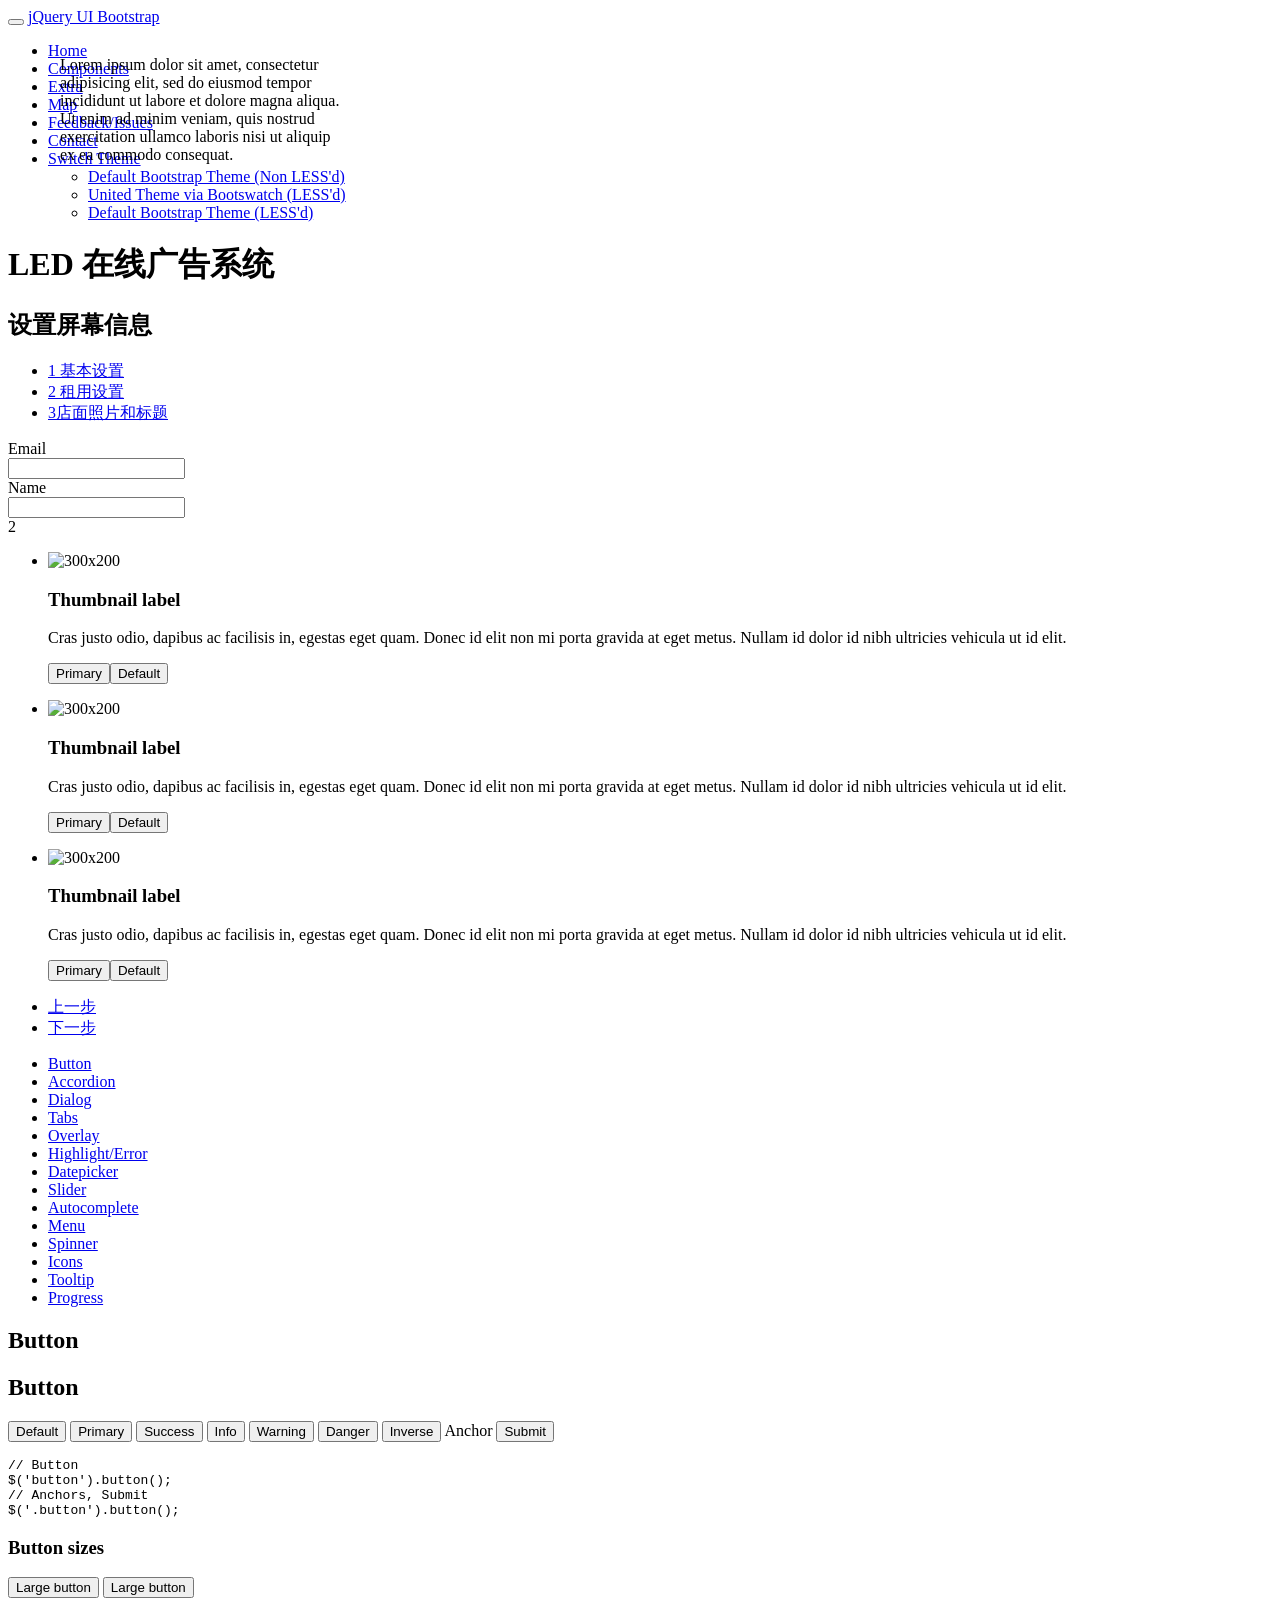
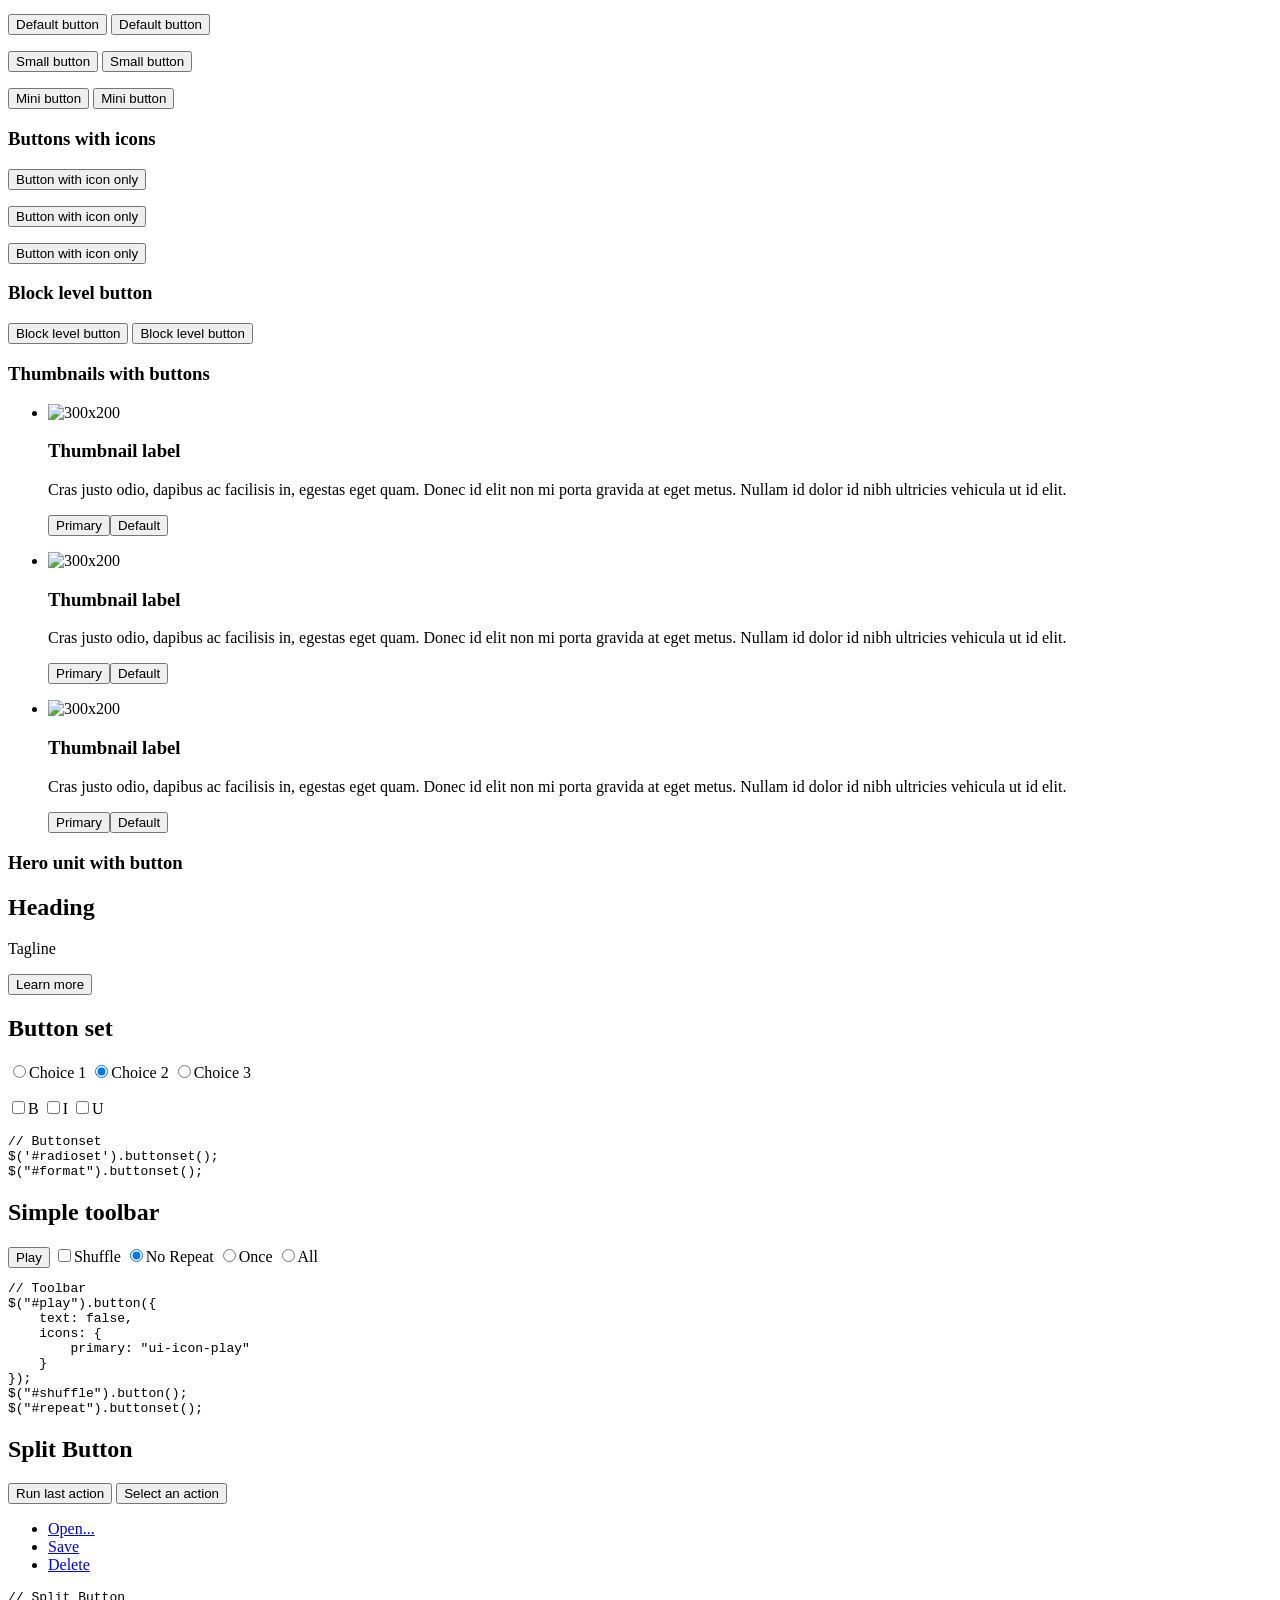
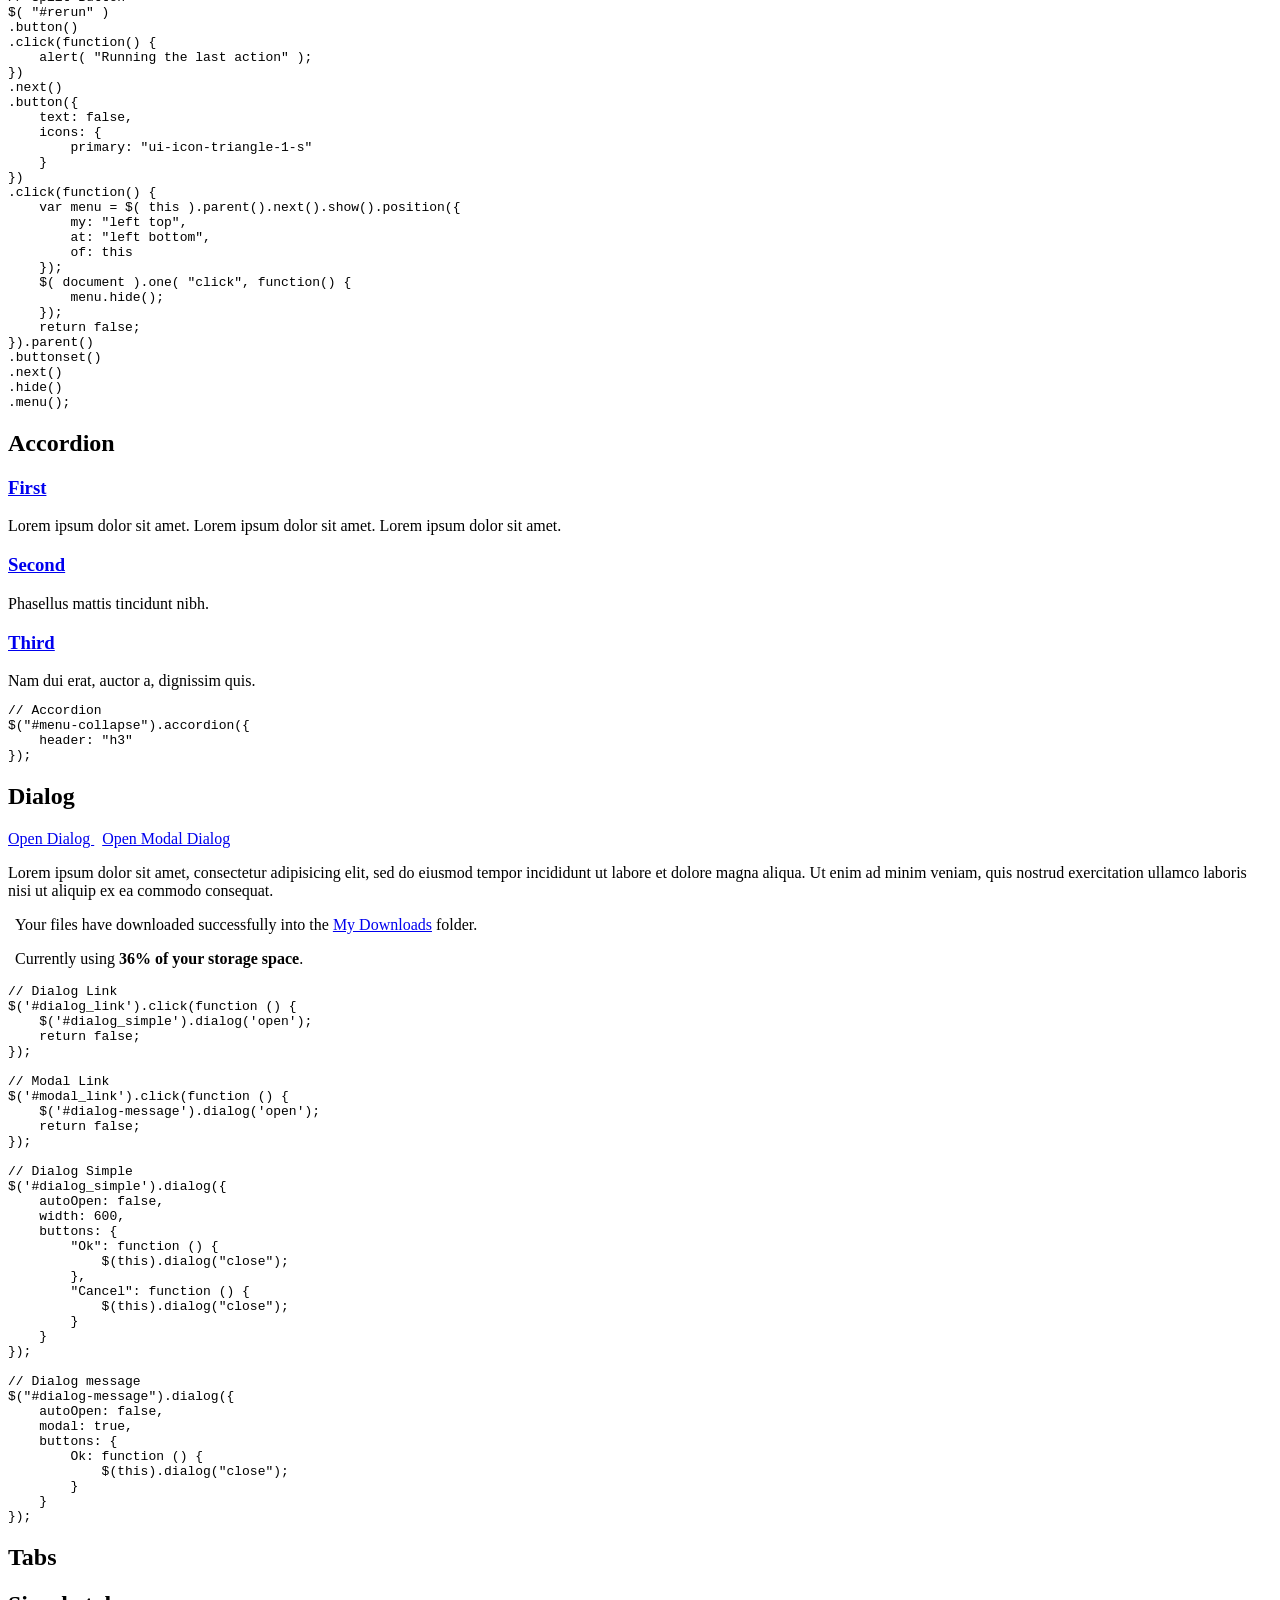
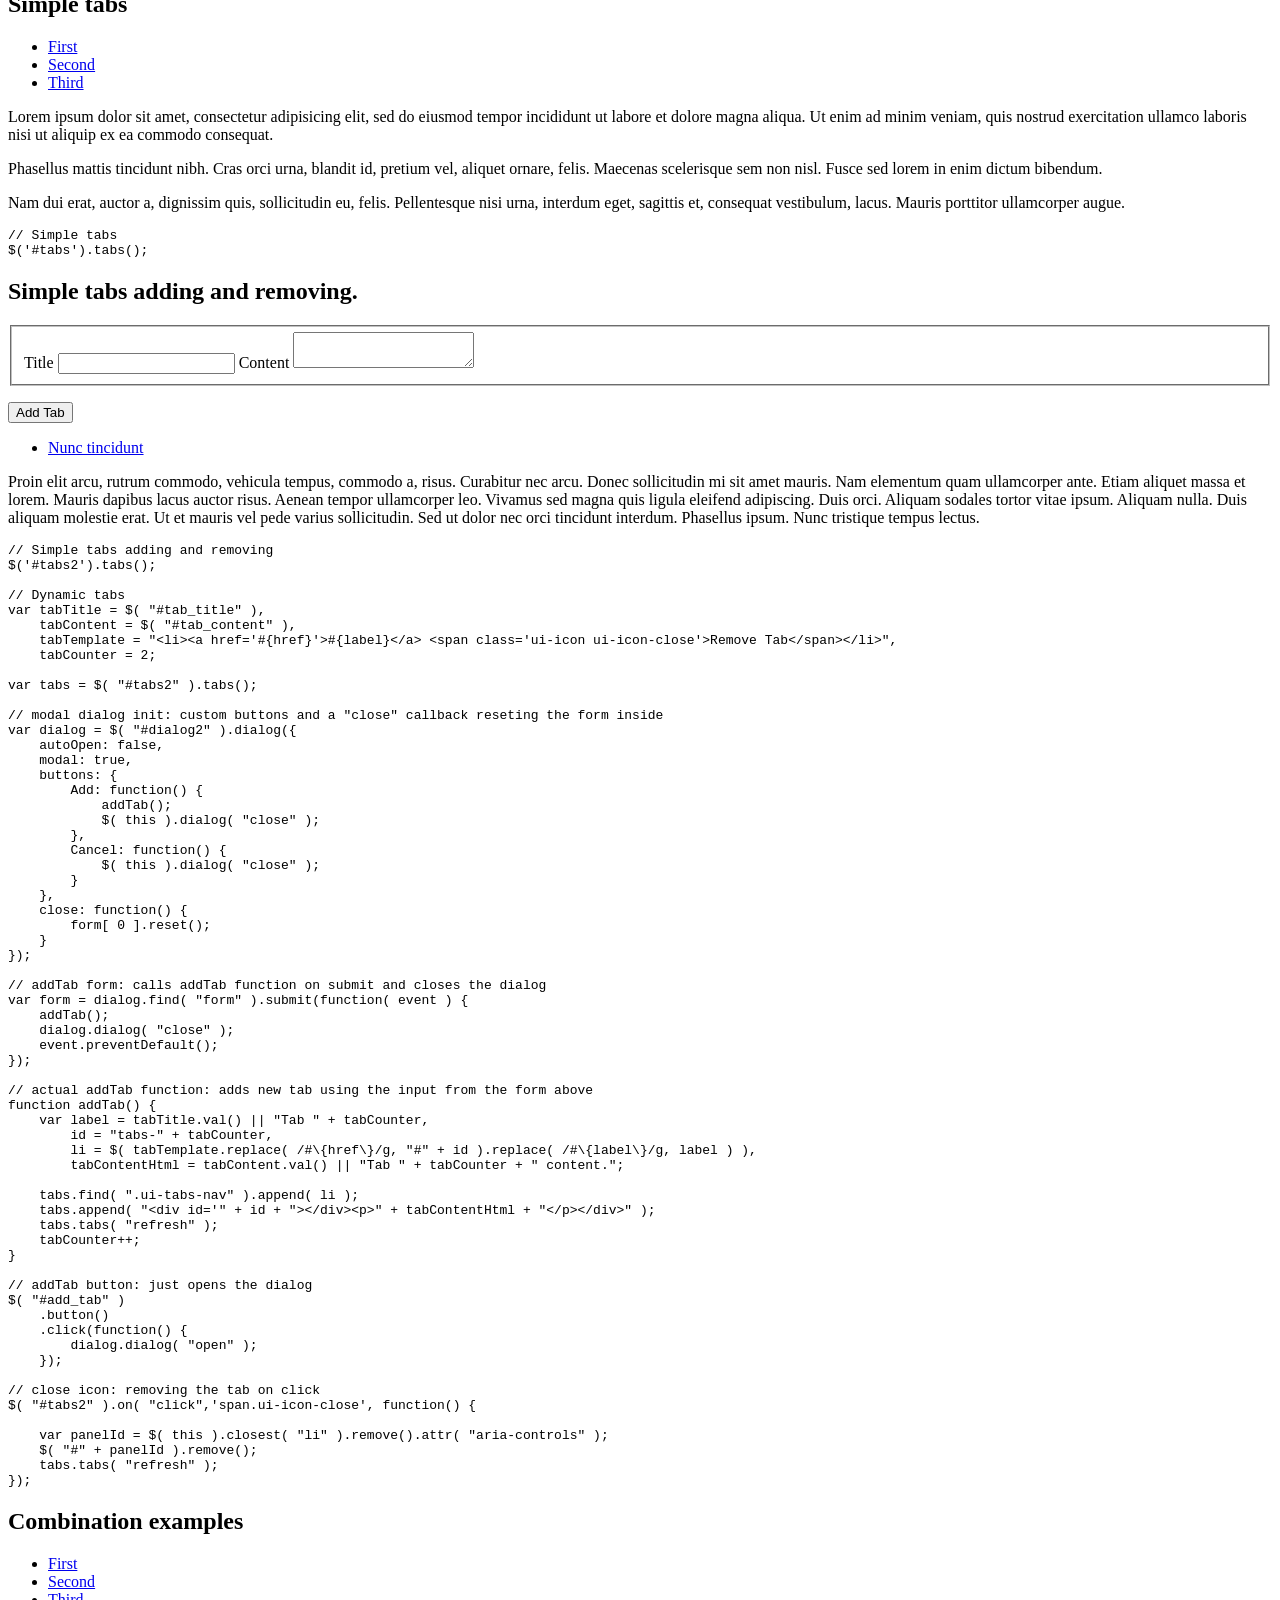
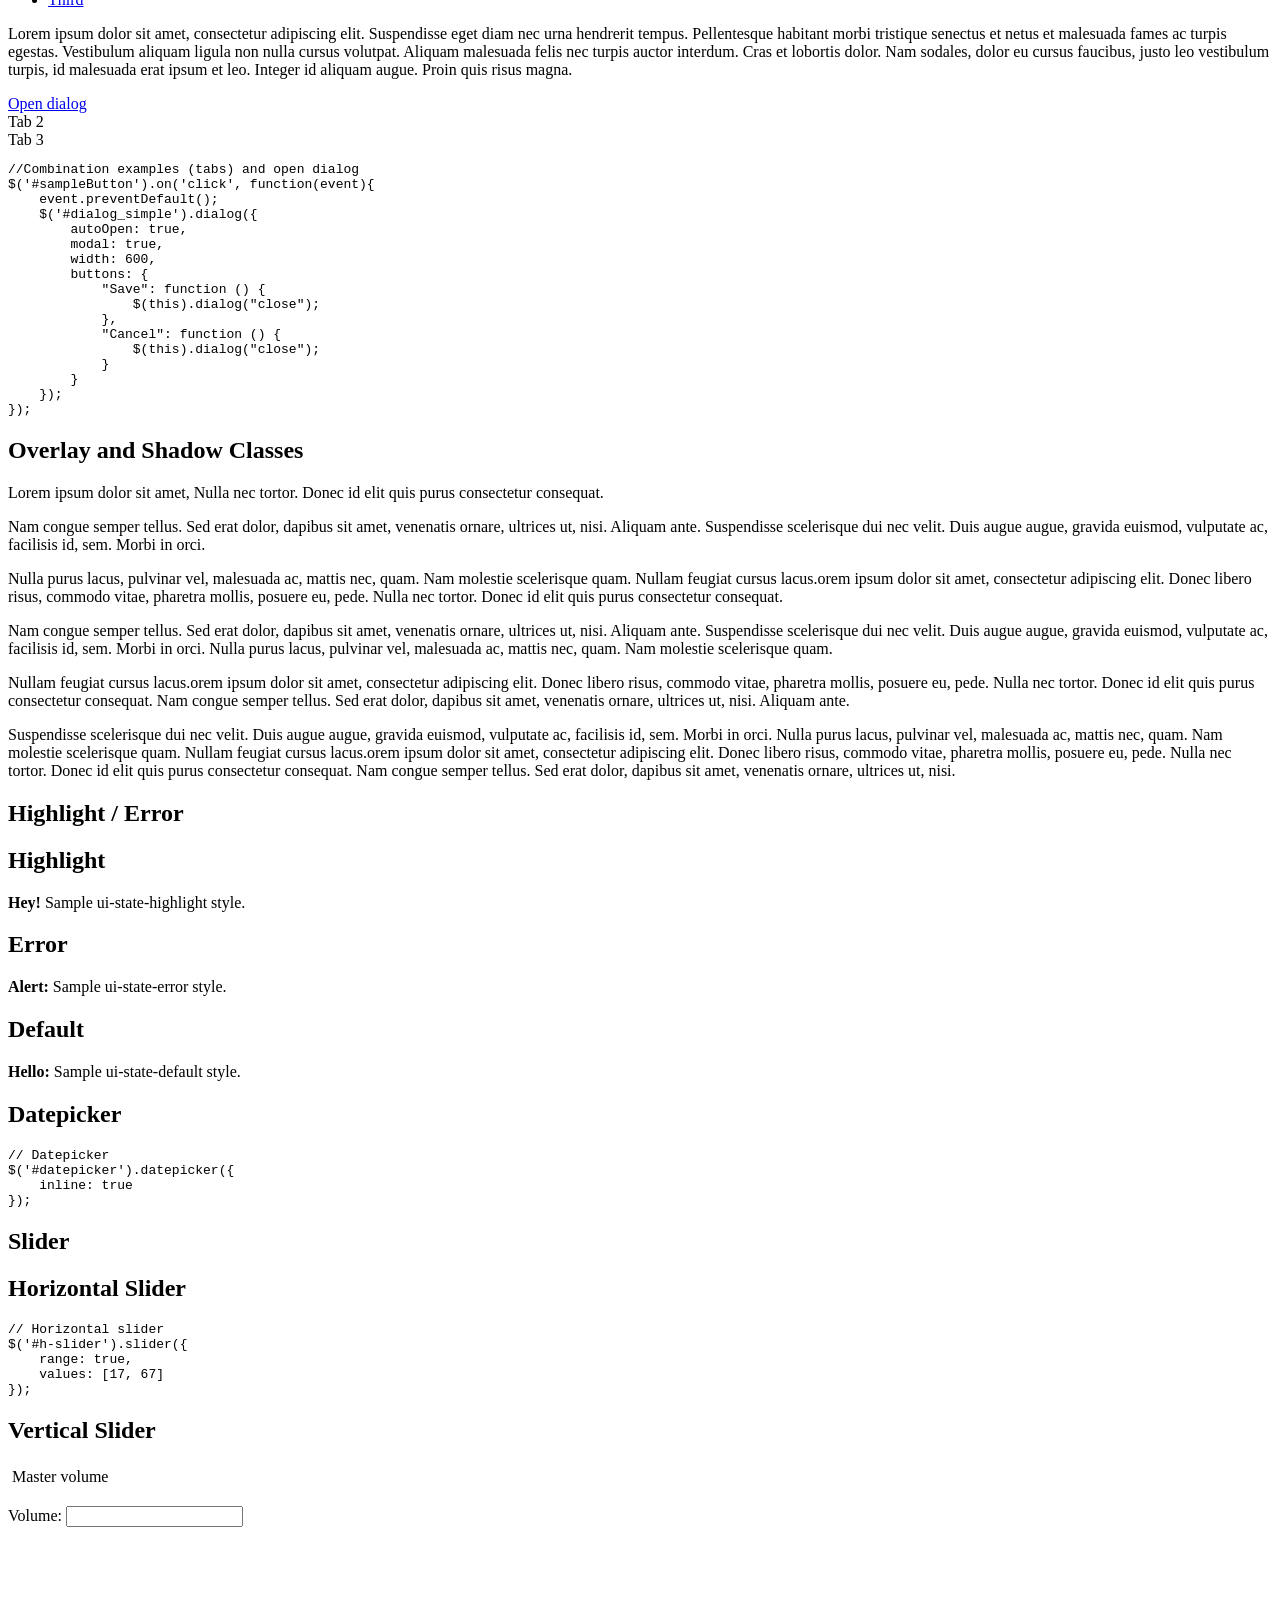
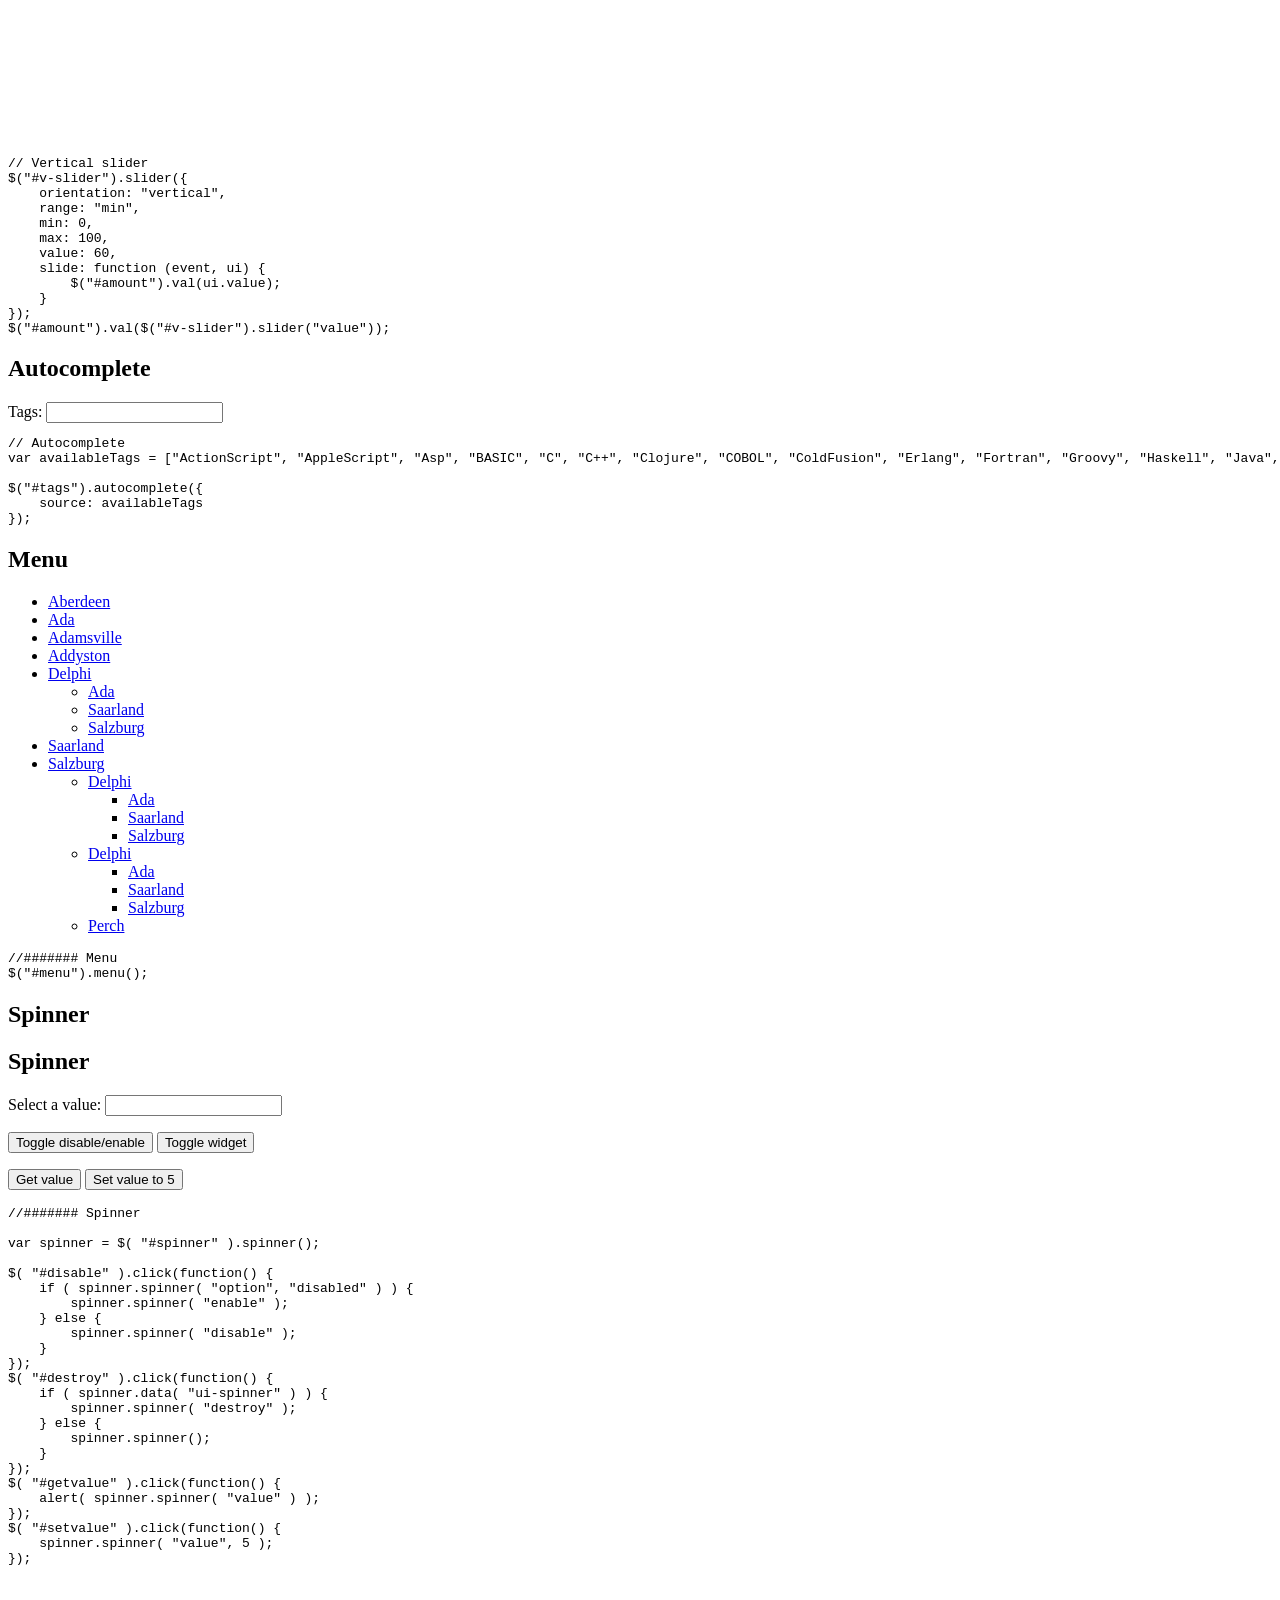
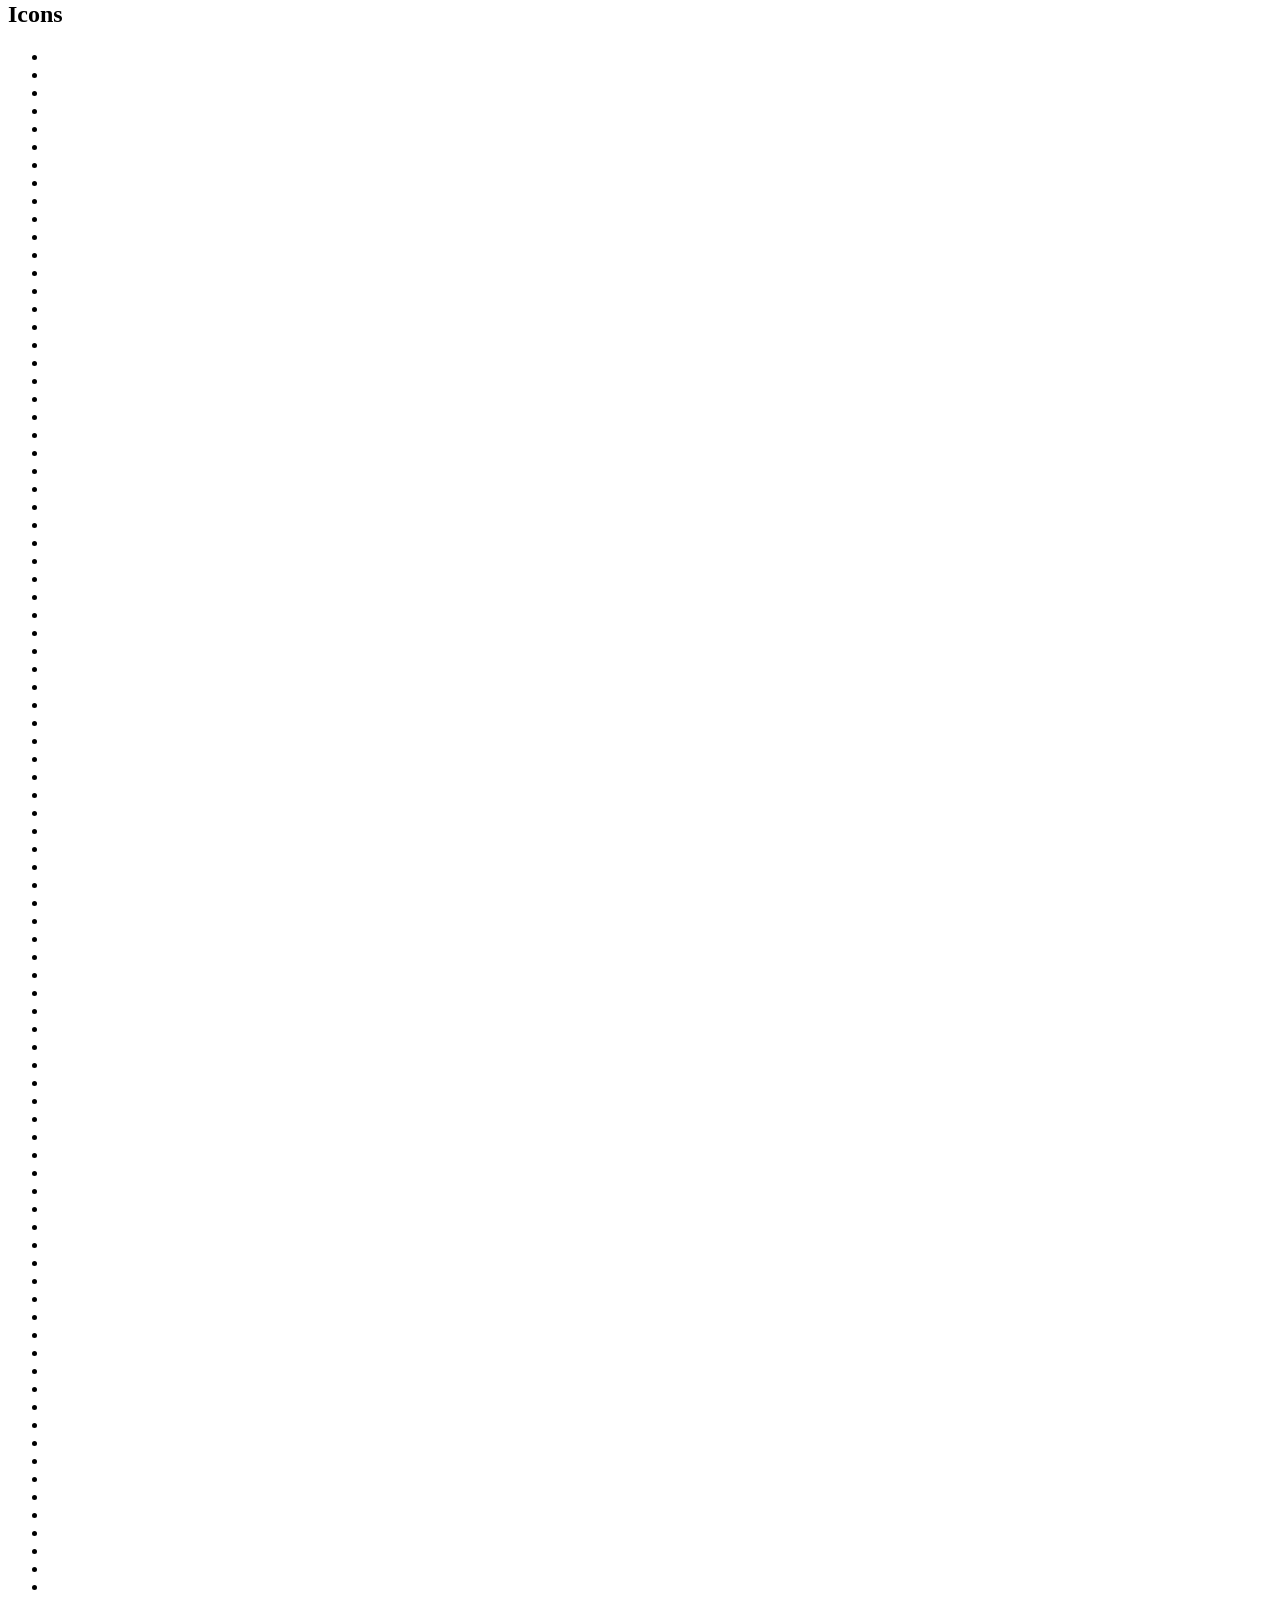
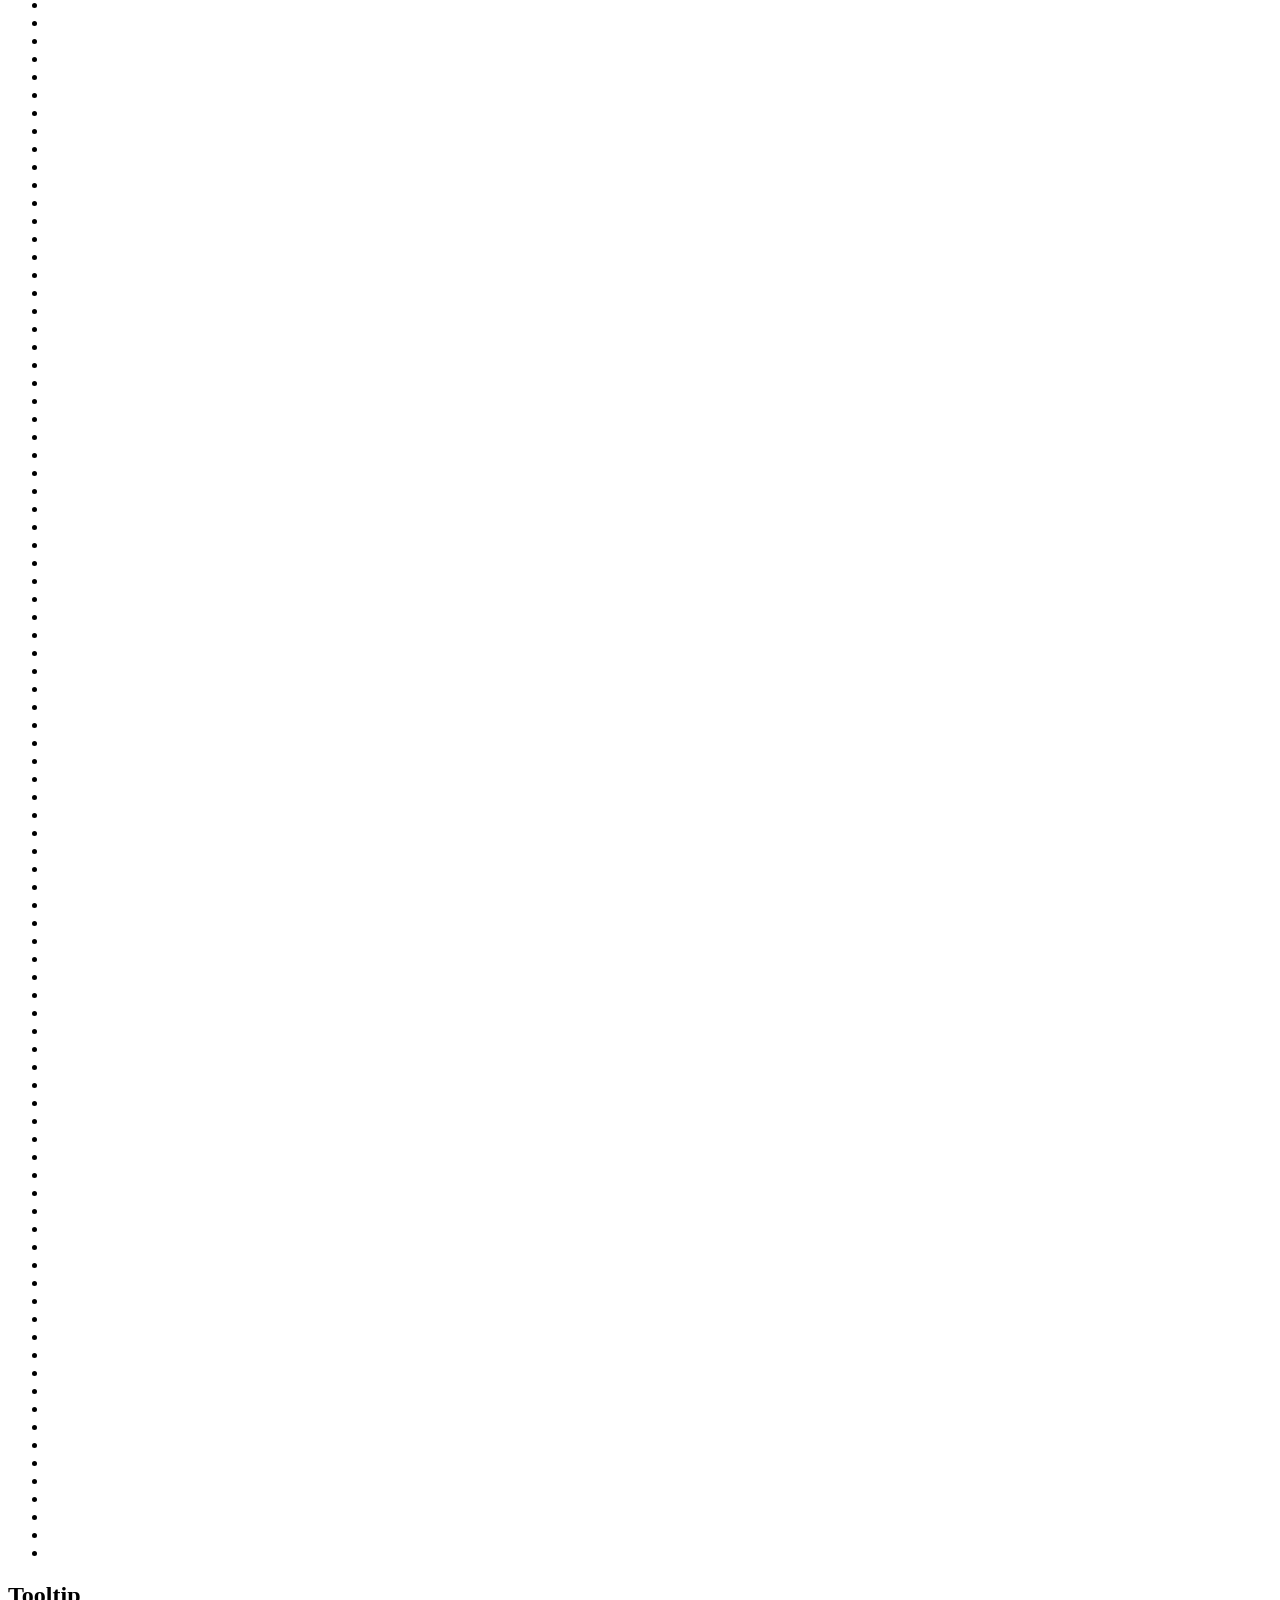
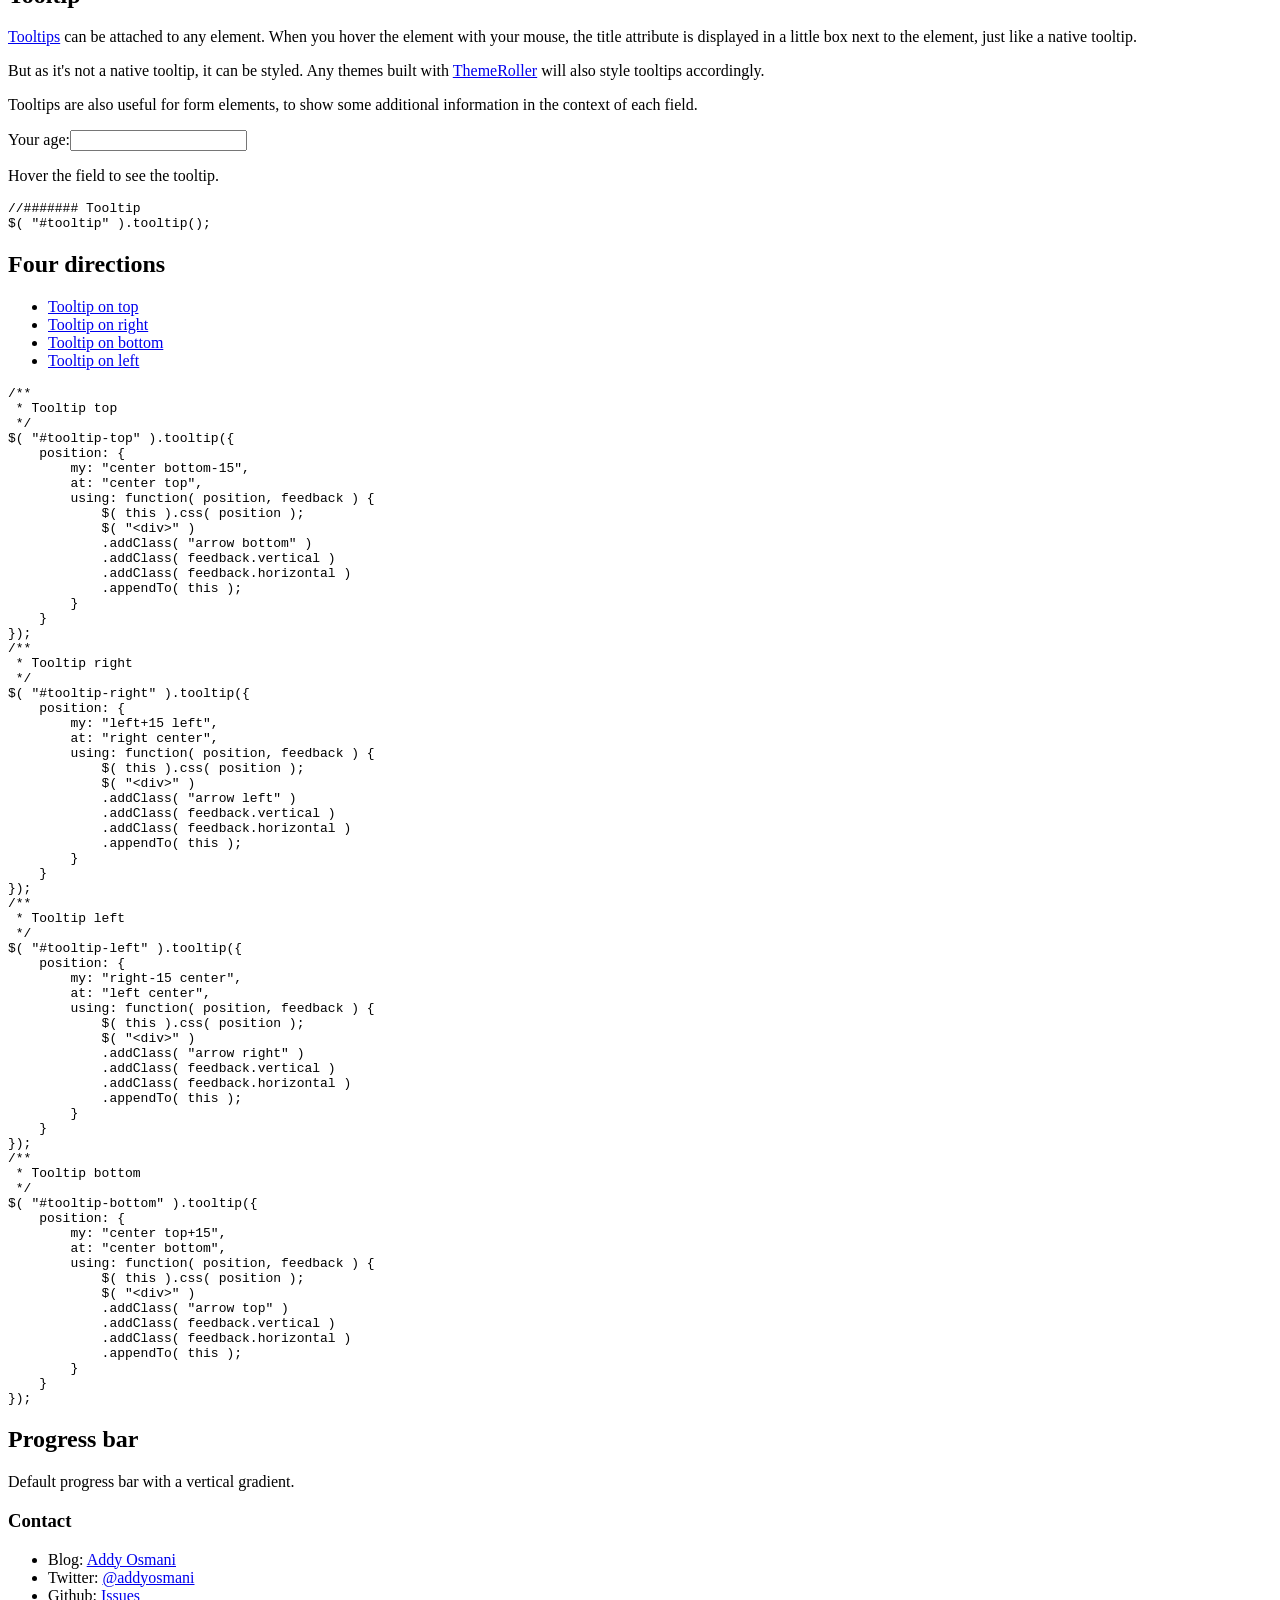
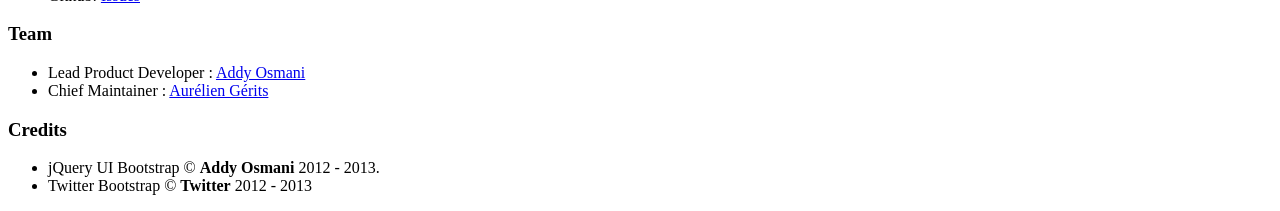
==== examples/quickstart/src/main/webapp/static/led/ownerProfile.html @ 6534c4ad "wizard" ====
<!DOCTYPE html>
<html lang="en">
<head>
    <meta charset="utf-8">
    <title>Components in jQuery UI Bootstrap</title>
    <meta name="viewport" content="width=device-width, initial-scale=1.0">
    <meta name="description" content="A preview of the jQuery UI Bootstrap theme.">
    <meta name="author" content="Addy Osmani">

    <!-- Le styles -->
	<!-- Use the raw LESS for debugging purposes -->
	<!--link rel="stylesheet/less" href="../jquery-ui-bootstrap-05/less/style.less">
	<script src="../jquery-ui-bootstrap-05/assets/js/less-1.4.2.min.js"></script>-->
	<!-- for PROD use the compiled CSS -->
    <link type="text/css" href="../jquery-ui-bootstrap-05/less/style.min.css" rel="stylesheet" />
    <link rel="stylesheet" href="../jquery-ui-bootstrap-05/assets/css/font-awesome.min.css">
    <!--[if IE 7]>
    <link rel="stylesheet" href="../jquery-ui-bootstrap-05/assets/css/font-awesome-ie7.min.css">
    <![endif]-->
    <!--[if lt IE 9]>
    <link rel="stylesheet" href="../jquery-ui-bootstrap-05/css/custom-theme/jquery.ui.1.10.2.ie.css">
    <![endif]-->
    <link rel="stylesheet" href="../jquery-ui-bootstrap-05/assets/css/docs.css">
    <link rel="stylesheet" href="../jquery-ui-bootstrap-05/assets/js/google-code-prettify/prettify.css">

    <!-- Le HTML5 shim, for IE6-8 support of HTML5 elements -->
    <!--[if lt IE 9]>
    <script src="http://html5shim.googlecode.com/svn/trunk/html5.js"></script>
    <![endif]-->

    <!-- Le fav and touch icons -->
    <link rel="apple-touch-icon-precomposed" sizes="144x144" href="../jquery-ui-bootstrap-05/assets/ico/apple-touch-icon-144-precomposed.png">
    <link rel="apple-touch-icon-precomposed" sizes="114x114" href="../jquery-ui-bootstrap-05/assets/ico/apple-touch-icon-114-precomposed.png">
    <link rel="apple-touch-icon-precomposed" sizes="72x72" href="../jquery-ui-bootstrap-05/assets/ico/apple-touch-icon-72-precomposed.png">
    <link rel="apple-touch-icon-precomposed" href="../jquery-ui-bootstrap-05/assets/ico/apple-touch-icon-57-precomposed.png">
    <link rel="shortcut icon" href="../jquery-ui-bootstrap-05/assets/ico/favicon.png">
    
    <!-- wizard custom styles -->
	<link href="../twitter-bootstrap-wizard/examples/custom.css" rel="stylesheet">
	<link href="../twitter-bootstrap-wizard/prettify.css" rel="stylesheet">

</head>

<body data-spy="scroll" data-target=".bs-docs-sidebar" data-twttr-rendered="true">

<!-- Navbar
================================================== -->
<div class="navbar navbar-inverse navbar-fixed-top">
    <div class="navbar-inner">
        <div class="container">
            <button type="button" class="btn btn-navbar" data-toggle="collapse" data-target=".nav-collapse">
                <span class="icon-bar"></span>
                <span class="icon-bar"></span>
                <span class="icon-bar"></span>
            </button>
            <a class="brand" href="http://github.com/addyosmani/jquery-ui-bootstrap">jQuery UI Bootstrap</a>
            <div class="nav-collapse collapse">
                <ul class="nav">
                    <li>
                        <a href="./index.html">Home</a>
                    </li>
                    <li class="active">
                        <a href="./components.html">Components</a>
                    </li>
                    <li>
                        <a href="./extra.html">Extra</a>
                    </li>
                    <li>
                        <a href="./map.html">Map</a>
                    </li>
                    <li>
                        <a href="http://github.com/addyosmani/jquery-ui-bootstrap/issues">Feedback/Issues</a>
                    </li>
                    <li>
                        <a href="http://twitter.com/addyosmani">Contact</a>
                    </li>
					<li class="dropdown">
						<a href="#" class="dropdown-toggle" data-toggle="dropdown">
							Switch Theme <b class="caret"></b>
						</a>
						<ul class="dropdown-menu" role="menu" aria-labelledby="dropdownMenu">
							<li><a tabindex="-1" href="../jquery-ui-bootstrap-05/index.html">Default Bootstrap Theme (Non LESS'd)</a></li>
							<li><a tabindex="-1" href="../united/index.html">United Theme via Bootswatch (LESS'd)</a></li>
							<li><a tabindex="-1" href="./index.html">Default Bootstrap Theme (LESS'd)</a></li>
						</ul>
					</li>
                </ul>
            </div>
        </div>
    </div>
</div>


<!-- Subhead
================================================== -->
<header class="jumbotron subhead" id="overview">
    <div class="container">
        <h1>LED 在线广告系统</h1>
    </div>
</header>

<!-- Docs nav ================================================== -->
<div class='container'>
		
		<div class="span12">
			<section id="wizard">
			  <div class="page-header">
	            <h1>设置屏幕信息</h1>
	          </div>
	
				<div id="rootwizard">
					<ul>
					  	<li><a href="#tab1" data-toggle="tab"><span class="label">1</span> 基本设置</a></li>
						<li><a href="#tab2" data-toggle="tab"><span class="label">2</span> 租用设置</a></li>
						<li><a href="#tab3" data-toggle="tab"><span class="label">3</span>店面照片和标题</a></li>
						
					</ul>
					<div class="tab-content">
					    <div class="tab-pane" id="tab1">
					      	<div class="control-group">
							    <label class="control-label" for="email">Email</label>
							    <div class="controls">
							      <input type="text" id="emailfield" name="emailfield" class="required email">
							    </div>
							  </div>

							  <div class="control-group">
							    <label class="control-label" for="name">Name</label>
							    <div class="controls">
							      <input type="text" id="namefield" name="namefield" class="required">
							    </div>
							  </div>
					    </div>
					    <div class="tab-pane" id="tab2">
					      2
					    </div>
						<div class="tab-pane" id="tab3">
							<div class="row-fluid">
        <ul class="thumbnails">
            <li class="span4">
                <div class="thumbnail">
                    <img data-src="holder.js/300x200" alt="300x200">
                    <div class="caption">
                        <h3>Thumbnail label</h3>
                        <p>Cras justo odio, dapibus ac facilisis in, egestas eget quam. Donec id elit non mi porta gravida at eget metus. Nullam id dolor id nibh ultricies vehicula ut id elit.</p>
                        <p><button class="ui-button-primary">Primary</button><button>Default</button></p>
                    </div>
                </div>
            </li>
            <li class="span4">
                <div class="thumbnail">
                    <img data-src="holder.js/300x200" alt="300x200">
                    <div class="caption">
                        <h3>Thumbnail label</h3>
                        <p>Cras justo odio, dapibus ac facilisis in, egestas eget quam. Donec id elit non mi porta gravida at eget metus. Nullam id dolor id nibh ultricies vehicula ut id elit.</p>
                        <p><button class="ui-button-primary">Primary</button><button>Default</button></p>
                    </div>
                </div>
            </li>
            <li class="span4">
                <div class="thumbnail">
                    <img data-src="holder.js/300x200" alt="300x200">
                    <div class="caption">
                        <h3>Thumbnail label</h3>
                        <p>Cras justo odio, dapibus ac facilisis in, egestas eget quam. Donec id elit non mi porta gravida at eget metus. Nullam id dolor id nibh ultricies vehicula ut id elit.</p>
                        <p><button class="ui-button-primary">Primary</button><button>Default</button></p>
                    </div>
                </div>
            </li>
        </ul>
    </div>
					    </div>
						
						<ul class="pager wizard">
							<li class="previous first" style="display:none;"><a href="#">First</a></li>
							<li class="previous"><a href="#">上一步</a></li>
							<li class="next last" style="display:none;"><a href="#">Last</a></li>
						  	<li class="next"><a href="#">下一步</a></li>
						</ul>
					</div>	
				</div>
			</section>
 		</div>
	</div>


<div class="container">
<!-- Docs nav ================================================== -->
<div class="row">
<div class="span3 bs-docs-sidebar">
    <ul class="nav nav-list bs-docs-sidenav">
        <li><a href="#button"><i class="icon-chevron-right"></i> Button</a></li>
        <li><a href="#accordion"><i class="icon-chevron-right"></i> Accordion</a></li>
        <li><a href="#dialog"><i class="icon-chevron-right"></i> Dialog</a></li>
        <li><a href="#tabs-simple"><i class="icon-chevron-right"></i> Tabs</a></li>
        <li><a href="#overlay"><i class="icon-chevron-right"></i> Overlay</a></li>
        <li><a href="#block-state"><i class="icon-chevron-right"></i> Highlight/Error</a></li>
        <li><a href="#calendar"><i class="icon-chevron-right"></i> Datepicker</a></li>
        <li><a href="#slider"><i class="icon-chevron-right"></i> Slider</a></li>
        <li><a href="#autocomplete"><i class="icon-chevron-right"></i> Autocomplete</a></li>
        <li><a href="#block-menu"><i class="icon-chevron-right"></i> Menu</a></li>
        <li><a href="#block-spinner"><i class="icon-chevron-right"></i> Spinner</a></li>
        <li><a href="#block-icons"><i class="icon-chevron-right"></i> Icons</a></li>
        <li><a href="#block-tooltip"><i class="icon-chevron-right"></i> Tooltip</a></li>
        <li><a href="#block-progress"><i class="icon-chevron-right"></i> Progress</a></li>
    </ul>
</div>
<div class="span9">
<!-- Button -->
<section id="button">
    <div class="page-header">
        <h1>Button</h1>
    </div>
    <!-- Buttons -->
    <h2>Button</h2>
    <p>
        <button>Default</button>
        <button class="ui-button-primary">Primary</button>
        <button class="ui-button-success">Success</button>
        <button class="ui-button-info">Info</button>
        <button class="ui-button-warning">Warning</button>
        <button class="ui-button-danger">Danger</button>
        <button class="ui-button-inverse">Inverse</button>
        <a class="button">Anchor</a>
        <input type="submit" class="button" value="Submit">
    </p>

<pre class="prettyprint linenums">
// Button
$('button').button();
// Anchors, Submit
$('.button').button();
</pre>

    <h3>Button sizes</h3>
    <p>
        <button class="ui-button-primary ui-btn-large">Large button</button>
        <button class="ui-button ui-btn-large">Large button</button>
    </p>
    <p>
        <button class="ui-button-primary">Default button</button>
        <button class="ui-button">Default button</button>
    </p>
    <p>
        <button class="ui-button-primary ui-btn-small">Small button</button>
        <button class="ui-button ui-btn-small">Small button</button>
    </p>
    <p>
        <button class="ui-button-primary ui-btn-mini">Mini button</button>
        <button class="ui-button ui-btn-mini">Mini button</button>
    </p>

    <h3>Buttons with icons</h3>
    <p><button id="button-with-icon">Button with icon only</button></p>
    <p><button id="button-with-icon2" class="ui-button-warning">Button with icon only</button></p>
    <p><button id="button-with-icon3" class="ui-button-danger">Button with icon only</button></p>

    <h3>Block level button</h3>
    <div class="well" style="max-width: 400px; ">
        <button class="ui-button-primary btn-block">Block level button</button>
        <button class="ui-button btn-block">Block level button</button>
    </div>



    <h3>Thumbnails with buttons</h3>
    <div class="row-fluid">
        <ul class="thumbnails">
            <li class="span4">
                <div class="thumbnail">
                    <img data-src="holder.js/300x200" alt="300x200">
                    <div class="caption">
                        <h3>Thumbnail label</h3>
                        <p>Cras justo odio, dapibus ac facilisis in, egestas eget quam. Donec id elit non mi porta gravida at eget metus. Nullam id dolor id nibh ultricies vehicula ut id elit.</p>
                        <p><button class="ui-button-primary">Primary</button><button>Default</button></p>
                    </div>
                </div>
            </li>
            <li class="span4">
                <div class="thumbnail">
                    <img data-src="holder.js/300x200" alt="300x200">
                    <div class="caption">
                        <h3>Thumbnail label</h3>
                        <p>Cras justo odio, dapibus ac facilisis in, egestas eget quam. Donec id elit non mi porta gravida at eget metus. Nullam id dolor id nibh ultricies vehicula ut id elit.</p>
                        <p><button class="ui-button-primary">Primary</button><button>Default</button></p>
                    </div>
                </div>
            </li>
            <li class="span4">
                <div class="thumbnail">
                    <img data-src="holder.js/300x200" alt="300x200">
                    <div class="caption">
                        <h3>Thumbnail label</h3>
                        <p>Cras justo odio, dapibus ac facilisis in, egestas eget quam. Donec id elit non mi porta gravida at eget metus. Nullam id dolor id nibh ultricies vehicula ut id elit.</p>
                        <p><button class="ui-button-primary">Primary</button><button>Default</button></p>
                    </div>
                </div>
            </li>
        </ul>
    </div>


    <h3>Hero unit with button</h3>
    <div class="hero-unit">
        <h1>Heading</h1>
        <p>Tagline</p>
        <p>
            <button class="ui-button-primary ui-btn-large">Learn more</button>
        </p>
    </div>

    <!-- Button set-->
    <h2>Button set</h2>
    <form>
        <p id="radioset">
            <input type="radio" id="radio1" name="radio"><label for="radio1">Choice 1</label>
            <input type="radio" id="radio2" name="radio" checked="checked"><label for="radio2">Choice 2</label>
            <input type="radio" id="radio3" name="radio"><label for="radio3">Choice 3</label>
        </p>
        <p id="format">
            <input type="checkbox" id="check1"><label for="check1">B</label>
            <input type="checkbox" id="check2"><label for="check2">I</label>
            <input type="checkbox" id="check3"><label for="check3">U</label>
        </p>
    </form>
<pre class="prettyprint linenums">
// Buttonset
$('#radioset').buttonset();
$("#format").buttonset();
</pre>


    <h2>Simple toolbar</h2>
    <form class="clearfix">
        <div id="toolbar" class="ui-toolbar ui-widget-header ui-corner-all">
            <button id="play">Play</button>
            <input type="checkbox" id="shuffle"><label for="shuffle">Shuffle</label>
            <span id="repeat">
                <input type="radio" id="repeat0" name="repeat" checked="checked"><label for="repeat0">No Repeat</label>
                <input type="radio" id="repeat1" name="repeat"><label for="repeat1">Once</label>
                <input type="radio" id="repeatall" name="repeat"><label for="repeatall">All</label>
            </span>
        </div>
    </form>
<pre class="prettyprint linenums">
// Toolbar
$("#play").button({
    text: false,
    icons: {
        primary: "ui-icon-play"
    }
});
$("#shuffle").button();
$("#repeat").buttonset();
</pre>
    <h2>Split Button</h2>
    <div id="split-button" class="clearfix">
        <div>
            <button id="rerun">Run last action</button>
            <button id="select">Select an action</button>
        </div>
        <ul>
            <li><a href="#">Open...</a></li>
            <li><a href="#">Save</a></li>
            <li><a href="#">Delete</a></li>
        </ul>
    </div>
<pre class="prettyprint linenums">
// Split Button
$( "#rerun" )
.button()
.click(function() {
    alert( "Running the last action" );
})
.next()
.button({
    text: false,
    icons: {
        primary: "ui-icon-triangle-1-s"
    }
})
.click(function() {
    var menu = $( this ).parent().next().show().position({
        my: "left top",
        at: "left bottom",
        of: this
    });
    $( document ).one( "click", function() {
        menu.hide();
    });
    return false;
}).parent()
.buttonset()
.next()
.hide()
.menu();
</pre>
</section>
<!-- Accordion -->
<section id="accordion">
    <div class="page-header">
        <h1>Accordion</h1>
    </div>
    <div id="menu-collapse">
        <div>
            <h3><a href="#">First</a></h3>
            <div>Lorem ipsum dolor sit amet. Lorem ipsum dolor sit amet. Lorem ipsum dolor sit amet.</div>
        </div>
        <div>
            <h3><a href="#">Second</a></h3>
            <div>Phasellus mattis tincidunt nibh.</div>
        </div>
        <div>
            <h3><a href="#">Third</a></h3>
            <div>Nam dui erat, auctor a, dignissim quis.</div>
        </div>
    </div>
<pre class="prettyprint linenums">
// Accordion
$("#menu-collapse").accordion({
    header: "h3"
});
</pre>
</section>
<!-- Dialog -->
<section id="dialog">
    <div class="page-header">
        <h1>Dialog</h1>
    </div>
    <p class="dialog-button">
        <a href="#" id="dialog_link" class="ui-state-default ui-corner-all">
            <span class="ui-icon ui-icon-newwin"></span>Open Dialog
        </a>
        &nbsp;
        <a href="#" id="modal_link" class="ui-state-default ui-corner-all">
            <span class="ui-icon ui-icon-newwin"></span>
            Open Modal Dialog
        </a>
    </p>
    <!-- ui-dialog -->
    <div id="dialog_simple" title="Dialog Simple Title">
        <p>Lorem ipsum dolor sit amet, consectetur adipisicing elit, sed do eiusmod tempor incididunt ut labore et dolore magna aliqua. Ut enim ad minim veniam, quis nostrud exercitation ullamco laboris nisi ut aliquip ex ea commodo consequat.</p>
    </div>
    <!--static dialog-->
    <div id="dialog-message" title="Modal Dialog">
        <p>
            <span class="ui-icon ui-icon-circle-check" style="float:left; margin:0 7px 50px 0;"></span>
            Your files have downloaded successfully into the <a href="#">My Downloads</a> folder.
        </p>
        <p>
            Currently using <b>36% of your storage space</b>.
        </p>
    </div>
    <!--end static dialog-->
<pre class="prettyprint linenums">
// Dialog Link
$('#dialog_link').click(function () {
    $('#dialog_simple').dialog('open');
    return false;
});

// Modal Link
$('#modal_link').click(function () {
    $('#dialog-message').dialog('open');
    return false;
});

// Dialog Simple
$('#dialog_simple').dialog({
    autoOpen: false,
    width: 600,
    buttons: {
        "Ok": function () {
            $(this).dialog("close");
        },
        "Cancel": function () {
            $(this).dialog("close");
        }
    }
});

// Dialog message
$("#dialog-message").dialog({
    autoOpen: false,
    modal: true,
    buttons: {
        Ok: function () {
            $(this).dialog("close");
        }
    }
});
</pre>
</section>
<!-- Tabs -->
<section id="tabs-simple">
    <div class="page-header">
        <h1>Tabs</h1>
    </div>
    <h2>Simple tabs</h2>
    <!--Demo-->
    <div id="tabs">
        <ul>
            <li><a href="#tabs-a">First</a></li>
            <li><a href="#tabs-b">Second</a></li>
            <li><a href="#tabs-c">Third</a></li>
        </ul>
        <div id="tabs-a">
            <p>Lorem ipsum dolor sit amet, consectetur adipisicing elit, sed do eiusmod tempor incididunt ut labore et dolore magna aliqua. Ut enim ad minim veniam, quis nostrud exercitation ullamco laboris nisi ut aliquip ex ea commodo consequat.</p>
        </div>
        <div id="tabs-b">
            <p>Phasellus mattis tincidunt nibh. Cras orci urna, blandit id, pretium vel, aliquet ornare, felis. Maecenas scelerisque sem non nisl. Fusce sed lorem in enim dictum bibendum.</p>
        </div>
        <div id="tabs-c">
            <p>Nam dui erat, auctor a, dignissim quis, sollicitudin eu, felis. Pellentesque nisi urna, interdum eget, sagittis et, consequat vestibulum, lacus. Mauris porttitor ullamcorper augue.</p>
        </div>
    </div>
    <!-- End demo -->
<pre class="prettyprint linenums">
// Simple tabs
$('#tabs').tabs();
</pre>
    <h2>Simple tabs adding and removing.</h2>
    <!-- Demo -->
    <div id="dialog2" title="Tab data">
        <form>
            <fieldset class="ui-helper-reset">
                <label for="tab_title">Title</label>
                <input type="text" name="tab_title" id="tab_title" value="" class="ui-widget-content ui-corner-all">
                <label for="tab_content">Content</label>
                <textarea name="tab_content" id="tab_content" class="ui-widget-content ui-corner-all"></textarea>
            </fieldset>
        </form>
    </div>

    <p><button id="add_tab" class="ui-button-primary">Add Tab</button></p>

    <div id="tabs2">
        <ul>
            <li><a href="#tabs-1">Nunc tincidunt</a></li>
        </ul>
        <div id="tabs-1">
            <p>Proin elit arcu, rutrum commodo, vehicula tempus, commodo a, risus. Curabitur nec arcu. Donec sollicitudin mi sit amet mauris. Nam elementum quam ullamcorper ante. Etiam aliquet massa et lorem. Mauris dapibus lacus auctor risus. Aenean tempor ullamcorper leo. Vivamus sed magna quis ligula eleifend adipiscing. Duis orci. Aliquam sodales tortor vitae ipsum. Aliquam nulla. Duis aliquam molestie erat. Ut et mauris vel pede varius sollicitudin. Sed ut dolor nec orci tincidunt interdum. Phasellus ipsum. Nunc tristique tempus lectus.</p>
        </div>
    </div>
    <!-- End demo -->
<pre class="prettyprint linenums">
// Simple tabs adding and removing
$('#tabs2').tabs();

// Dynamic tabs
var tabTitle = $( "#tab_title" ),
    tabContent = $( "#tab_content" ),
    tabTemplate = "&lt;li&gt;&lt;a href='#{href}'>#{label}&lt;/a&gt; &lt;span class='ui-icon ui-icon-close'>Remove Tab&lt;/span&gt;&lt;/li&gt;",
    tabCounter = 2;

var tabs = $( "#tabs2" ).tabs();

// modal dialog init: custom buttons and a "close" callback reseting the form inside
var dialog = $( "#dialog2" ).dialog({
    autoOpen: false,
    modal: true,
    buttons: {
        Add: function() {
            addTab();
            $( this ).dialog( "close" );
        },
        Cancel: function() {
            $( this ).dialog( "close" );
        }
    },
    close: function() {
        form[ 0 ].reset();
    }
});

// addTab form: calls addTab function on submit and closes the dialog
var form = dialog.find( "form" ).submit(function( event ) {
    addTab();
    dialog.dialog( "close" );
    event.preventDefault();
});

// actual addTab function: adds new tab using the input from the form above
function addTab() {
    var label = tabTitle.val() || "Tab " + tabCounter,
        id = "tabs-" + tabCounter,
        li = $( tabTemplate.replace( /#\{href\}/g, "#" + id ).replace( /#\{label\}/g, label ) ),
        tabContentHtml = tabContent.val() || "Tab " + tabCounter + " content.";

    tabs.find( ".ui-tabs-nav" ).append( li );
    tabs.append( "&lt;div id='" + id + "&gt;&lt;/div&gt;&lt;p&gt;" + tabContentHtml + "&lt;/p&gt;&lt;/div&gt;" );
    tabs.tabs( "refresh" );
    tabCounter++;
}

// addTab button: just opens the dialog
$( "#add_tab" )
    .button()
    .click(function() {
        dialog.dialog( "open" );
    });

// close icon: removing the tab on click
$( "#tabs2" ).on( "click",'span.ui-icon-close', function() {

    var panelId = $( this ).closest( "li" ).remove().attr( "aria-controls" );
    $( "#" + panelId ).remove();
    tabs.tabs( "refresh" );
});
</pre>
    <h2>Combination examples</h2>
    <!--start combinations-->
    <div id="tabs3">
        <ul>
            <li><a href="#tabs3-1">First</a></li>
            <li><a href="#tabs3-2">Second</a></li>
            <li><a href="#tabs3-3">Third</a></li>
        </ul>
        <div id="tabs3-1">
            <p>Lorem ipsum dolor sit amet, consectetur adipiscing elit. Suspendisse eget diam nec urna hendrerit tempus. Pellentesque habitant morbi tristique senectus et netus et malesuada fames ac turpis egestas. Vestibulum aliquam ligula non nulla cursus volutpat. Aliquam malesuada felis nec turpis auctor interdum. Cras et lobortis dolor. Nam sodales, dolor eu cursus faucibus, justo leo vestibulum turpis, id malesuada erat ipsum et leo. Integer id aliquam augue. Proin quis risus magna.</p>
            <a href="#" id="sampleButton">Open dialog</a>
        </div>
        <div id="tabs3-2">Tab 2</div>
        <div id="tabs3-3">Tab 3</div>
    </div>
    <!--end combinations-->
<pre class="prettyprint linenums">
//Combination examples (tabs) and open dialog
$('#sampleButton').on('click', function(event){
    event.preventDefault();
    $('#dialog_simple').dialog({
        autoOpen: true,
        modal: true,
        width: 600,
        buttons: {
            "Save": function () {
                $(this).dialog("close");
            },
            "Cancel": function () {
                $(this).dialog("close");
            }
        }
    });
});
</pre>
    <!-- End tabs -->
</section>
<section id="overlay">
    <div class="page-header">
        <h1>Overlay and Shadow Classes</h1>
    </div>
    <div class="window-contain">
        <p>Lorem ipsum dolor sit amet,  Nulla nec tortor. Donec id elit quis purus consectetur consequat. </p><p>Nam congue semper tellus. Sed erat dolor, dapibus sit amet, venenatis ornare, ultrices ut, nisi. Aliquam ante. Suspendisse scelerisque dui nec velit. Duis augue augue, gravida euismod, vulputate ac, facilisis id, sem. Morbi in orci. </p><p>Nulla purus lacus, pulvinar vel, malesuada ac, mattis nec, quam. Nam molestie scelerisque quam. Nullam feugiat cursus lacus.orem ipsum dolor sit amet, consectetur adipiscing elit. Donec libero risus, commodo vitae, pharetra mollis, posuere eu, pede. Nulla nec tortor. Donec id elit quis purus consectetur consequat. </p><p>Nam congue semper tellus. Sed erat dolor, dapibus sit amet, venenatis ornare, ultrices ut, nisi. Aliquam ante. Suspendisse scelerisque dui nec velit. Duis augue augue, gravida euismod, vulputate ac, facilisis id, sem. Morbi in orci. Nulla purus lacus, pulvinar vel, malesuada ac, mattis nec, quam. Nam molestie scelerisque quam. </p><p>Nullam feugiat cursus lacus.orem ipsum dolor sit amet, consectetur adipiscing elit. Donec libero risus, commodo vitae, pharetra mollis, posuere eu, pede. Nulla nec tortor. Donec id elit quis purus consectetur consequat. Nam congue semper tellus. Sed erat dolor, dapibus sit amet, venenatis ornare, ultrices ut, nisi. Aliquam ante. </p><p>Suspendisse scelerisque dui nec velit. Duis augue augue, gravida euismod, vulputate ac, facilisis id, sem. Morbi in orci. Nulla purus lacus, pulvinar vel, malesuada ac, mattis nec, quam. Nam molestie scelerisque quam. Nullam feugiat cursus lacus.orem ipsum dolor sit amet, consectetur adipiscing elit. Donec libero risus, commodo vitae, pharetra mollis, posuere eu, pede. Nulla nec tortor. Donec id elit quis purus consectetur consequat. Nam congue semper tellus. Sed erat dolor, dapibus sit amet, venenatis ornare, ultrices ut, nisi. </p>

        <!-- ui-overlay -->
        <div class="ui-overlay">
            <div class="ui-widget-overlay"></div>
            <div class="ui-widget-shadow ui-corner-all" style="width: 302px; height: 152px; position: absolute; left: 50px; top: 30px;"></div>
        </div>
        <div style="position: absolute; width: 280px; height: 130px;left: 50px; top: 30px; padding: 10px;" class="ui-widget ui-widget-content ui-corner-all">
            <div class="ui-dialog-content ui-widget-content" style="background: none; border: 0;">
                <p>Lorem ipsum dolor sit amet, consectetur adipisicing elit, sed do eiusmod tempor incididunt ut labore et dolore magna aliqua. Ut enim ad minim veniam, quis nostrud exercitation ullamco laboris nisi ut aliquip ex ea commodo consequat.</p>
            </div>
        </div>

    </div>
</section>
<section id="block-state">
    <div class="page-header">
        <h1>Highlight / Error</h1>
    </div>
    <!-- Highlight / Error -->
    <h2>Highlight</h2>
    <div class="ui-widget">
        <div class="ui-state-highlight ui-corner-all">
            <p><span class="ui-icon ui-icon-info" style="float: left; margin-right: .3em;"></span>
                <strong>Hey!</strong> Sample ui-state-highlight style.</p>
        </div>
    </div>
    <h2>Error</h2>
    <div class="ui-widget">
        <div class="ui-state-error ui-corner-all">
            <p><span class="ui-icon ui-icon-alert" style="float: left; margin-right: .3em;"></span>
                <strong>Alert:</strong> Sample ui-state-error style.</p>
        </div>
    </div>
    <h2>Default</h2>
    <div class="ui-widget">
        <div class="ui-state-default ui-corner-all">
            <p><span class="ui-icon ui-icon-mail-closed" style="float: left; margin-right: .3em;"></span>
                <strong>Hello:</strong> Sample ui-state-default style.</p>
        </div>
    </div>
</section>
<!--end highlights-->
<!-- Datepicker -->
<section id="calendar">
    <div class="page-header">
        <h1>Datepicker</h1>
    </div>
    <div id="datepicker"></div>
<pre class="prettyprint linenums">
// Datepicker
$('#datepicker').datepicker({
    inline: true
});
</pre>
</section>
<!--end datepicker-->
<!-- Slider -->
<section id="slider">
    <div class="page-header">
        <h1>Slider</h1>
    </div>
    <h2>Horizontal Slider</h2>
    <div id="h-slider"></div>
<pre class="prettyprint linenums">
// Horizontal slider
$('#h-slider').slider({
    range: true,
    values: [17, 67]
});
</pre>
    <!-- Vertical Slider -->
    <h2>Vertical Slider</h2>
    <div class="row-fluid">
        <div class="span6">
            <p class="ui-state-default ui-corner-all ui-helper-clearfix" style="padding:4px;">
                <span class="ui-icon ui-icon-volume-on" style="float:left; margin:-2px 5px 0 0;"></span>
                Master volume
            </p>
            <p>
                <label for="amount">Volume:</label>
                <input type="text" id="amount">
            </p>
        </div>
        <div class="span6">
            <div id="v-slider" style="height:200px;"></div>
        </div>
    </div>
<pre class="prettyprint linenums">
// Vertical slider
$("#v-slider").slider({
    orientation: "vertical",
    range: "min",
    min: 0,
    max: 100,
    value: 60,
    slide: function (event, ui) {
        $("#amount").val(ui.value);
    }
});
$("#amount").val($("#v-slider").slider("value"));
</pre>
</section>
<!--end slider-->
<!-- Autocomplete -->
<section id="autocomplete">
    <div class="page-header">
        <h1>Autocomplete</h1>
    </div>
    <div class="ui-widget">
        <label for="tags">Tags: </label>
        <input id="tags">
    </div>
<pre class="prettyprint linenums">
// Autocomplete
var availableTags = ["ActionScript", "AppleScript", "Asp", "BASIC", "C", "C++", "Clojure", "COBOL", "ColdFusion", "Erlang", "Fortran", "Groovy", "Haskell", "Java", "JavaScript", "Lisp", "Perl", "PHP", "Python", "Ruby", "Scala", "Scheme"];

$("#tags").autocomplete({
    source: availableTags
});
</pre>
</section>
<!--end Autocomplete-->
<!-- Menu -->
<section id="block-menu">
    <div class="page-header">
        <h1>Menu</h1>
    </div>
    <div class="clearfix">
        <ul id="menu">
            <li><a href="#">Aberdeen</a></li>
            <li><a href="#">Ada</a></li>
            <li><a href="#">Adamsville</a></li>
            <li><a href="#">Addyston</a></li>
            <li>
                <a href="#">Delphi</a>
                <ul>
                    <li><a href="#">Ada</a></li>
                    <li><a href="#">Saarland</a></li>
                    <li><a href="#">Salzburg</a></li>
                </ul>
            </li>
            <li><a href="#">Saarland</a></li>
            <li>
                <a href="#">Salzburg</a>
                <ul>
                    <li>
                        <a href="#">Delphi</a>
                        <ul>
                            <li><a href="#">Ada</a></li>
                            <li><a href="#">Saarland</a></li>
                            <li><a href="#">Salzburg</a></li>
                        </ul>
                    </li>
                    <li>
                        <a href="?Delphi">Delphi</a>
                        <ul>
                            <li><a href="#">Ada</a></li>
                            <li><a href="#">Saarland</a></li>
                            <li><a href="#">Salzburg</a></li>
                        </ul>
                    </li>
                    <li><a href="#">Perch</a></li>
                </ul>
            </li>
        </ul>
    </div>
<pre class="prettyprint linenums">
//####### Menu
$("#menu").menu();
</pre>
</section>
<!--end Menu-->
<!-- Spinner -->
<section id="block-spinner">
    <div class="page-header">
        <h1>Spinner</h1>
    </div>
    <h2>Spinner</h2>
    <p>
        <label for="spinner">Select a value:</label>
        <input id="spinner" name="value">
    </p>

    <p>
        <button id="disable">Toggle disable/enable</button>
        <button id="destroy">Toggle widget</button>
    </p>

    <p>
        <button id="getvalue">Get value</button>
        <button id="setvalue">Set value to 5</button>
    </p>
<pre class="prettyprint linenums">
//####### Spinner

var spinner = $( "#spinner" ).spinner();

$( "#disable" ).click(function() {
    if ( spinner.spinner( "option", "disabled" ) ) {
        spinner.spinner( "enable" );
    } else {
        spinner.spinner( "disable" );
    }
});
$( "#destroy" ).click(function() {
    if ( spinner.data( "ui-spinner" ) ) {
        spinner.spinner( "destroy" );
    } else {
        spinner.spinner();
    }
});
$( "#getvalue" ).click(function() {
    alert( spinner.spinner( "value" ) );
});
$( "#setvalue" ).click(function() {
    spinner.spinner( "value", 5 );
});

</pre>
</section>
<!--end Spinner-->
<!-- Icons -->
<section id="block-icons">
    <div class="page-header">
        <h1>Icons</h1>
    </div>
    <div class="clearfix">
        <ul id="icons" class="ui-widget ui-helper-clearfix">
            <li class="ui-state-default ui-corner-all" title=".ui-icon-carat-1-n"><span class="ui-icon ui-icon-carat-1-n"></span></li>
            <li class="ui-state-default ui-corner-all" title=".ui-icon-carat-1-ne"><span class="ui-icon ui-icon-carat-1-ne"></span></li>
            <li class="ui-state-default ui-corner-all" title=".ui-icon-carat-1-e"><span class="ui-icon ui-icon-carat-1-e"></span></li>

            <li class="ui-state-default ui-corner-all" title=".ui-icon-carat-1-se"><span class="ui-icon ui-icon-carat-1-se"></span></li>
            <li class="ui-state-default ui-corner-all" title=".ui-icon-carat-1-s"><span class="ui-icon ui-icon-carat-1-s"></span></li>
            <li class="ui-state-default ui-corner-all" title=".ui-icon-carat-1-sw"><span class="ui-icon ui-icon-carat-1-sw"></span></li>
            <li class="ui-state-default ui-corner-all" title=".ui-icon-carat-1-w"><span class="ui-icon ui-icon-carat-1-w"></span></li>
            <li class="ui-state-default ui-corner-all" title=".ui-icon-carat-1-nw"><span class="ui-icon ui-icon-carat-1-nw"></span></li>
            <li class="ui-state-default ui-corner-all" title=".ui-icon-carat-2-n-s"><span class="ui-icon ui-icon-carat-2-n-s"></span></li>
            <li class="ui-state-default ui-corner-all" title=".ui-icon-carat-2-e-w"><span class="ui-icon ui-icon-carat-2-e-w"></span></li>
            <li class="ui-state-default ui-corner-all" title=".ui-icon-triangle-1-n"><span class="ui-icon ui-icon-triangle-1-n"></span></li>
            <li class="ui-state-default ui-corner-all" title=".ui-icon-triangle-1-ne"><span class="ui-icon ui-icon-triangle-1-ne"></span></li>

            <li class="ui-state-default ui-corner-all" title=".ui-icon-triangle-1-e"><span class="ui-icon ui-icon-triangle-1-e"></span></li>
            <li class="ui-state-default ui-corner-all" title=".ui-icon-triangle-1-se"><span class="ui-icon ui-icon-triangle-1-se"></span></li>
            <li class="ui-state-default ui-corner-all" title=".ui-icon-triangle-1-s"><span class="ui-icon ui-icon-triangle-1-s"></span></li>
            <li class="ui-state-default ui-corner-all" title=".ui-icon-triangle-1-sw"><span class="ui-icon ui-icon-triangle-1-sw"></span></li>
            <li class="ui-state-default ui-corner-all" title=".ui-icon-triangle-1-w"><span class="ui-icon ui-icon-triangle-1-w"></span></li>
            <li class="ui-state-default ui-corner-all" title=".ui-icon-triangle-1-nw"><span class="ui-icon ui-icon-triangle-1-nw"></span></li>
            <li class="ui-state-default ui-corner-all" title=".ui-icon-triangle-2-n-s"><span class="ui-icon ui-icon-triangle-2-n-s"></span></li>
            <li class="ui-state-default ui-corner-all" title=".ui-icon-triangle-2-e-w"><span class="ui-icon ui-icon-triangle-2-e-w"></span></li>
            <li class="ui-state-default ui-corner-all" title=".ui-icon-arrow-1-n"><span class="ui-icon ui-icon-arrow-1-n"></span></li>

            <li class="ui-state-default ui-corner-all" title=".ui-icon-arrow-1-ne"><span class="ui-icon ui-icon-arrow-1-ne"></span></li>
            <li class="ui-state-default ui-corner-all" title=".ui-icon-arrow-1-e"><span class="ui-icon ui-icon-arrow-1-e"></span></li>
            <li class="ui-state-default ui-corner-all" title=".ui-icon-arrow-1-se"><span class="ui-icon ui-icon-arrow-1-se"></span></li>
            <li class="ui-state-default ui-corner-all" title=".ui-icon-arrow-1-s"><span class="ui-icon ui-icon-arrow-1-s"></span></li>
            <li class="ui-state-default ui-corner-all" title=".ui-icon-arrow-1-sw"><span class="ui-icon ui-icon-arrow-1-sw"></span></li>
            <li class="ui-state-default ui-corner-all" title=".ui-icon-arrow-1-w"><span class="ui-icon ui-icon-arrow-1-w"></span></li>
            <li class="ui-state-default ui-corner-all" title=".ui-icon-arrow-1-nw"><span class="ui-icon ui-icon-arrow-1-nw"></span></li>
            <li class="ui-state-default ui-corner-all" title=".ui-icon-arrow-2-n-s"><span class="ui-icon ui-icon-arrow-2-n-s"></span></li>
            <li class="ui-state-default ui-corner-all" title=".ui-icon-arrow-2-ne-sw"><span class="ui-icon ui-icon-arrow-2-ne-sw"></span></li>

            <li class="ui-state-default ui-corner-all" title=".ui-icon-arrow-2-e-w"><span class="ui-icon ui-icon-arrow-2-e-w"></span></li>
            <li class="ui-state-default ui-corner-all" title=".ui-icon-arrow-2-se-nw"><span class="ui-icon ui-icon-arrow-2-se-nw"></span></li>
            <li class="ui-state-default ui-corner-all" title=".ui-icon-arrowstop-1-n"><span class="ui-icon ui-icon-arrowstop-1-n"></span></li>
            <li class="ui-state-default ui-corner-all" title=".ui-icon-arrowstop-1-e"><span class="ui-icon ui-icon-arrowstop-1-e"></span></li>
            <li class="ui-state-default ui-corner-all" title=".ui-icon-arrowstop-1-s"><span class="ui-icon ui-icon-arrowstop-1-s"></span></li>
            <li class="ui-state-default ui-corner-all" title=".ui-icon-arrowstop-1-w"><span class="ui-icon ui-icon-arrowstop-1-w"></span></li>
            <li class="ui-state-default ui-corner-all" title=".ui-icon-arrowthick-1-n"><span class="ui-icon ui-icon-arrowthick-1-n"></span></li>
            <li class="ui-state-default ui-corner-all" title=".ui-icon-arrowthick-1-ne"><span class="ui-icon ui-icon-arrowthick-1-ne"></span></li>
            <li class="ui-state-default ui-corner-all" title=".ui-icon-arrowthick-1-e"><span class="ui-icon ui-icon-arrowthick-1-e"></span></li>

            <li class="ui-state-default ui-corner-all" title=".ui-icon-arrowthick-1-se"><span class="ui-icon ui-icon-arrowthick-1-se"></span></li>
            <li class="ui-state-default ui-corner-all" title=".ui-icon-arrowthick-1-s"><span class="ui-icon ui-icon-arrowthick-1-s"></span></li>
            <li class="ui-state-default ui-corner-all" title=".ui-icon-arrowthick-1-sw"><span class="ui-icon ui-icon-arrowthick-1-sw"></span></li>
            <li class="ui-state-default ui-corner-all" title=".ui-icon-arrowthick-1-w"><span class="ui-icon ui-icon-arrowthick-1-w"></span></li>
            <li class="ui-state-default ui-corner-all" title=".ui-icon-arrowthick-1-nw"><span class="ui-icon ui-icon-arrowthick-1-nw"></span></li>
            <li class="ui-state-default ui-corner-all" title=".ui-icon-arrowthick-2-n-s"><span class="ui-icon ui-icon-arrowthick-2-n-s"></span></li>
            <li class="ui-state-default ui-corner-all" title=".ui-icon-arrowthick-2-ne-sw"><span class="ui-icon ui-icon-arrowthick-2-ne-sw"></span></li>
            <li class="ui-state-default ui-corner-all" title=".ui-icon-arrowthick-2-e-w"><span class="ui-icon ui-icon-arrowthick-2-e-w"></span></li>
            <li class="ui-state-default ui-corner-all" title=".ui-icon-arrowthick-2-se-nw"><span class="ui-icon ui-icon-arrowthick-2-se-nw"></span></li>

            <li class="ui-state-default ui-corner-all" title=".ui-icon-arrowthickstop-1-n"><span class="ui-icon ui-icon-arrowthickstop-1-n"></span></li>
            <li class="ui-state-default ui-corner-all" title=".ui-icon-arrowthickstop-1-e"><span class="ui-icon ui-icon-arrowthickstop-1-e"></span></li>
            <li class="ui-state-default ui-corner-all" title=".ui-icon-arrowthickstop-1-s"><span class="ui-icon ui-icon-arrowthickstop-1-s"></span></li>
            <li class="ui-state-default ui-corner-all" title=".ui-icon-arrowthickstop-1-w"><span class="ui-icon ui-icon-arrowthickstop-1-w"></span></li>
            <li class="ui-state-default ui-corner-all" title=".ui-icon-arrowreturnthick-1-w"><span class="ui-icon ui-icon-arrowreturnthick-1-w"></span></li>
            <li class="ui-state-default ui-corner-all" title=".ui-icon-arrowreturnthick-1-n"><span class="ui-icon ui-icon-arrowreturnthick-1-n"></span></li>
            <li class="ui-state-default ui-corner-all" title=".ui-icon-arrowreturnthick-1-e"><span class="ui-icon ui-icon-arrowreturnthick-1-e"></span></li>
            <li class="ui-state-default ui-corner-all" title=".ui-icon-arrowreturnthick-1-s"><span class="ui-icon ui-icon-arrowreturnthick-1-s"></span></li>
            <li class="ui-state-default ui-corner-all" title=".ui-icon-arrowreturn-1-w"><span class="ui-icon ui-icon-arrowreturn-1-w"></span></li>

            <li class="ui-state-default ui-corner-all" title=".ui-icon-arrowreturn-1-n"><span class="ui-icon ui-icon-arrowreturn-1-n"></span></li>
            <li class="ui-state-default ui-corner-all" title=".ui-icon-arrowreturn-1-e"><span class="ui-icon ui-icon-arrowreturn-1-e"></span></li>
            <li class="ui-state-default ui-corner-all" title=".ui-icon-arrowreturn-1-s"><span class="ui-icon ui-icon-arrowreturn-1-s"></span></li>
            <li class="ui-state-default ui-corner-all" title=".ui-icon-arrowrefresh-1-w"><span class="ui-icon ui-icon-arrowrefresh-1-w"></span></li>
            <li class="ui-state-default ui-corner-all" title=".ui-icon-arrowrefresh-1-n"><span class="ui-icon ui-icon-arrowrefresh-1-n"></span></li>
            <li class="ui-state-default ui-corner-all" title=".ui-icon-arrowrefresh-1-e"><span class="ui-icon ui-icon-arrowrefresh-1-e"></span></li>
            <li class="ui-state-default ui-corner-all" title=".ui-icon-arrowrefresh-1-s"><span class="ui-icon ui-icon-arrowrefresh-1-s"></span></li>
            <li class="ui-state-default ui-corner-all" title=".ui-icon-arrow-4"><span class="ui-icon ui-icon-arrow-4"></span></li>
            <li class="ui-state-default ui-corner-all" title=".ui-icon-arrow-4-diag"><span class="ui-icon ui-icon-arrow-4-diag"></span></li>

            <li class="ui-state-default ui-corner-all" title=".ui-icon-extlink"><span class="ui-icon ui-icon-extlink"></span></li>
            <li class="ui-state-default ui-corner-all" title=".ui-icon-newwin"><span class="ui-icon ui-icon-newwin"></span></li>
            <li class="ui-state-default ui-corner-all" title=".ui-icon-refresh"><span class="ui-icon ui-icon-refresh"></span></li>
            <li class="ui-state-default ui-corner-all" title=".ui-icon-shuffle"><span class="ui-icon ui-icon-shuffle"></span></li>
            <li class="ui-state-default ui-corner-all" title=".ui-icon-transfer-e-w"><span class="ui-icon ui-icon-transfer-e-w"></span></li>
            <li class="ui-state-default ui-corner-all" title=".ui-icon-transferthick-e-w"><span class="ui-icon ui-icon-transferthick-e-w"></span></li>
            <li class="ui-state-default ui-corner-all" title=".ui-icon-folder-collapsed"><span class="ui-icon ui-icon-folder-collapsed"></span></li>
            <li class="ui-state-default ui-corner-all" title=".ui-icon-folder-open"><span class="ui-icon ui-icon-folder-open"></span></li>
            <li class="ui-state-default ui-corner-all" title=".ui-icon-document"><span class="ui-icon ui-icon-document"></span></li>

            <li class="ui-state-default ui-corner-all" title=".ui-icon-document-b"><span class="ui-icon ui-icon-document-b"></span></li>
            <li class="ui-state-default ui-corner-all" title=".ui-icon-note"><span class="ui-icon ui-icon-note"></span></li>
            <li class="ui-state-default ui-corner-all" title=".ui-icon-mail-closed"><span class="ui-icon ui-icon-mail-closed"></span></li>
            <li class="ui-state-default ui-corner-all" title=".ui-icon-mail-open"><span class="ui-icon ui-icon-mail-open"></span></li>
            <li class="ui-state-default ui-corner-all" title=".ui-icon-suitcase"><span class="ui-icon ui-icon-suitcase"></span></li>
            <li class="ui-state-default ui-corner-all" title=".ui-icon-comment"><span class="ui-icon ui-icon-comment"></span></li>
            <li class="ui-state-default ui-corner-all" title=".ui-icon-person"><span class="ui-icon ui-icon-person"></span></li>
            <li class="ui-state-default ui-corner-all" title=".ui-icon-print"><span class="ui-icon ui-icon-print"></span></li>
            <li class="ui-state-default ui-corner-all" title=".ui-icon-trash"><span class="ui-icon ui-icon-trash"></span></li>

            <li class="ui-state-default ui-corner-all" title=".ui-icon-locked"><span class="ui-icon ui-icon-locked"></span></li>
            <li class="ui-state-default ui-corner-all" title=".ui-icon-unlocked"><span class="ui-icon ui-icon-unlocked"></span></li>
            <li class="ui-state-default ui-corner-all" title=".ui-icon-bookmark"><span class="ui-icon ui-icon-bookmark"></span></li>
            <li class="ui-state-default ui-corner-all" title=".ui-icon-tag"><span class="ui-icon ui-icon-tag"></span></li>
            <li class="ui-state-default ui-corner-all" title=".ui-icon-home"><span class="ui-icon ui-icon-home"></span></li>
            <li class="ui-state-default ui-corner-all" title=".ui-icon-flag"><span class="ui-icon ui-icon-flag"></span></li>
            <li class="ui-state-default ui-corner-all" title=".ui-icon-calculator"><span class="ui-icon ui-icon-calculator"></span></li>
            <li class="ui-state-default ui-corner-all" title=".ui-icon-cart"><span class="ui-icon ui-icon-cart"></span></li>
            <li class="ui-state-default ui-corner-all" title=".ui-icon-pencil"><span class="ui-icon ui-icon-pencil"></span></li>

            <li class="ui-state-default ui-corner-all" title=".ui-icon-clock"><span class="ui-icon ui-icon-clock"></span></li>
            <li class="ui-state-default ui-corner-all" title=".ui-icon-disk"><span class="ui-icon ui-icon-disk"></span></li>
            <li class="ui-state-default ui-corner-all" title=".ui-icon-calendar"><span class="ui-icon ui-icon-calendar"></span></li>
            <li class="ui-state-default ui-corner-all" title=".ui-icon-zoomin"><span class="ui-icon ui-icon-zoomin"></span></li>
            <li class="ui-state-default ui-corner-all" title=".ui-icon-zoomout"><span class="ui-icon ui-icon-zoomout"></span></li>
            <li class="ui-state-default ui-corner-all" title=".ui-icon-search"><span class="ui-icon ui-icon-search"></span></li>
            <li class="ui-state-default ui-corner-all" title=".ui-icon-wrench"><span class="ui-icon ui-icon-wrench"></span></li>
            <li class="ui-state-default ui-corner-all" title=".ui-icon-gear"><span class="ui-icon ui-icon-gear"></span></li>
            <li class="ui-state-default ui-corner-all" title=".ui-icon-heart"><span class="ui-icon ui-icon-heart"></span></li>

            <li class="ui-state-default ui-corner-all" title=".ui-icon-star"><span class="ui-icon ui-icon-star"></span></li>
            <li class="ui-state-default ui-corner-all" title=".ui-icon-link"><span class="ui-icon ui-icon-link"></span></li>
            <li class="ui-state-default ui-corner-all" title=".ui-icon-cancel"><span class="ui-icon ui-icon-cancel"></span></li>
            <li class="ui-state-default ui-corner-all" title=".ui-icon-plus"><span class="ui-icon ui-icon-plus"></span></li>
            <li class="ui-state-default ui-corner-all" title=".ui-icon-plusthick"><span class="ui-icon ui-icon-plusthick"></span></li>
            <li class="ui-state-default ui-corner-all" title=".ui-icon-minus"><span class="ui-icon ui-icon-minus"></span></li>
            <li class="ui-state-default ui-corner-all" title=".ui-icon-minusthick"><span class="ui-icon ui-icon-minusthick"></span></li>
            <li class="ui-state-default ui-corner-all" title=".ui-icon-close"><span class="ui-icon ui-icon-close"></span></li>
            <li class="ui-state-default ui-corner-all" title=".ui-icon-closethick"><span class="ui-icon ui-icon-closethick"></span></li>

            <li class="ui-state-default ui-corner-all" title=".ui-icon-key"><span class="ui-icon ui-icon-key"></span></li>
            <li class="ui-state-default ui-corner-all" title=".ui-icon-lightbulb"><span class="ui-icon ui-icon-lightbulb"></span></li>
            <li class="ui-state-default ui-corner-all" title=".ui-icon-scissors"><span class="ui-icon ui-icon-scissors"></span></li>
            <li class="ui-state-default ui-corner-all" title=".ui-icon-clipboard"><span class="ui-icon ui-icon-clipboard"></span></li>
            <li class="ui-state-default ui-corner-all" title=".ui-icon-copy"><span class="ui-icon ui-icon-copy"></span></li>
            <li class="ui-state-default ui-corner-all" title=".ui-icon-contact"><span class="ui-icon ui-icon-contact"></span></li>
            <li class="ui-state-default ui-corner-all" title=".ui-icon-image"><span class="ui-icon ui-icon-image"></span></li>
            <li class="ui-state-default ui-corner-all" title=".ui-icon-video"><span class="ui-icon ui-icon-video"></span></li>
            <li class="ui-state-default ui-corner-all" title=".ui-icon-script"><span class="ui-icon ui-icon-script"></span></li>
            <li class="ui-state-default ui-corner-all" title=".ui-icon-alert"><span class="ui-icon ui-icon-alert"></span></li>

            <li class="ui-state-default ui-corner-all" title=".ui-icon-info"><span class="ui-icon ui-icon-info"></span></li>
            <li class="ui-state-default ui-corner-all" title=".ui-icon-notice"><span class="ui-icon ui-icon-notice"></span></li>
            <li class="ui-state-default ui-corner-all" title=".ui-icon-help"><span class="ui-icon ui-icon-help"></span></li>
            <li class="ui-state-default ui-corner-all" title=".ui-icon-check"><span class="ui-icon ui-icon-check"></span></li>
            <li class="ui-state-default ui-corner-all" title=".ui-icon-bullet"><span class="ui-icon ui-icon-bullet"></span></li>
            <li class="ui-state-default ui-corner-all" title=".ui-icon-radio-off"><span class="ui-icon ui-icon-radio-off"></span></li>
            <li class="ui-state-default ui-corner-all" title=".ui-icon-radio-on"><span class="ui-icon ui-icon-radio-on"></span></li>
            <li class="ui-state-default ui-corner-all" title=".ui-icon-pin-w"><span class="ui-icon ui-icon-pin-w"></span></li>
            <li class="ui-state-default ui-corner-all" title=".ui-icon-pin-s"><span class="ui-icon ui-icon-pin-s"></span></li>
            <li class="ui-state-default ui-corner-all" title=".ui-icon-play"><span class="ui-icon ui-icon-play"></span></li>
            <li class="ui-state-default ui-corner-all" title=".ui-icon-pause"><span class="ui-icon ui-icon-pause"></span></li>

            <li class="ui-state-default ui-corner-all" title=".ui-icon-seek-next"><span class="ui-icon ui-icon-seek-next"></span></li>
            <li class="ui-state-default ui-corner-all" title=".ui-icon-seek-prev"><span class="ui-icon ui-icon-seek-prev"></span></li>
            <li class="ui-state-default ui-corner-all" title=".ui-icon-seek-end"><span class="ui-icon ui-icon-seek-end"></span></li>
            <li class="ui-state-default ui-corner-all" title=".ui-icon-seek-first"><span class="ui-icon ui-icon-seek-first"></span></li>
            <li class="ui-state-default ui-corner-all" title=".ui-icon-stop"><span class="ui-icon ui-icon-stop"></span></li>
            <li class="ui-state-default ui-corner-all" title=".ui-icon-eject"><span class="ui-icon ui-icon-eject"></span></li>
            <li class="ui-state-default ui-corner-all" title=".ui-icon-volume-off"><span class="ui-icon ui-icon-volume-off"></span></li>
            <li class="ui-state-default ui-corner-all" title=".ui-icon-volume-on"><span class="ui-icon ui-icon-volume-on"></span></li>
            <li class="ui-state-default ui-corner-all" title=".ui-icon-power"><span class="ui-icon ui-icon-power"></span></li>

            <li class="ui-state-default ui-corner-all" title=".ui-icon-signal-diag"><span class="ui-icon ui-icon-signal-diag"></span></li>
            <li class="ui-state-default ui-corner-all" title=".ui-icon-signal"><span class="ui-icon ui-icon-signal"></span></li>
            <li class="ui-state-default ui-corner-all" title=".ui-icon-battery-0"><span class="ui-icon ui-icon-battery-0"></span></li>
            <li class="ui-state-default ui-corner-all" title=".ui-icon-battery-1"><span class="ui-icon ui-icon-battery-1"></span></li>
            <li class="ui-state-default ui-corner-all" title=".ui-icon-battery-2"><span class="ui-icon ui-icon-battery-2"></span></li>
            <li class="ui-state-default ui-corner-all" title=".ui-icon-battery-3"><span class="ui-icon ui-icon-battery-3"></span></li>
            <li class="ui-state-default ui-corner-all" title=".ui-icon-circle-plus"><span class="ui-icon ui-icon-circle-plus"></span></li>
            <li class="ui-state-default ui-corner-all" title=".ui-icon-circle-minus"><span class="ui-icon ui-icon-circle-minus"></span></li>
            <li class="ui-state-default ui-corner-all" title=".ui-icon-circle-close"><span class="ui-icon ui-icon-circle-close"></span></li>

            <li class="ui-state-default ui-corner-all" title=".ui-icon-circle-triangle-e"><span class="ui-icon ui-icon-circle-triangle-e"></span></li>
            <li class="ui-state-default ui-corner-all" title=".ui-icon-circle-triangle-s"><span class="ui-icon ui-icon-circle-triangle-s"></span></li>
            <li class="ui-state-default ui-corner-all" title=".ui-icon-circle-triangle-w"><span class="ui-icon ui-icon-circle-triangle-w"></span></li>
            <li class="ui-state-default ui-corner-all" title=".ui-icon-circle-triangle-n"><span class="ui-icon ui-icon-circle-triangle-n"></span></li>
            <li class="ui-state-default ui-corner-all" title=".ui-icon-circle-arrow-e"><span class="ui-icon ui-icon-circle-arrow-e"></span></li>
            <li class="ui-state-default ui-corner-all" title=".ui-icon-circle-arrow-s"><span class="ui-icon ui-icon-circle-arrow-s"></span></li>
            <li class="ui-state-default ui-corner-all" title=".ui-icon-circle-arrow-w"><span class="ui-icon ui-icon-circle-arrow-w"></span></li>
            <li class="ui-state-default ui-corner-all" title=".ui-icon-circle-arrow-n"><span class="ui-icon ui-icon-circle-arrow-n"></span></li>
            <li class="ui-state-default ui-corner-all" title=".ui-icon-circle-zoomin"><span class="ui-icon ui-icon-circle-zoomin"></span></li>

            <li class="ui-state-default ui-corner-all" title=".ui-icon-circle-zoomout"><span class="ui-icon ui-icon-circle-zoomout"></span></li>
            <li class="ui-state-default ui-corner-all" title=".ui-icon-circle-check"><span class="ui-icon ui-icon-circle-check"></span></li>
            <li class="ui-state-default ui-corner-all" title=".ui-icon-circlesmall-plus"><span class="ui-icon ui-icon-circlesmall-plus"></span></li>
            <li class="ui-state-default ui-corner-all" title=".ui-icon-circlesmall-minus"><span class="ui-icon ui-icon-circlesmall-minus"></span></li>
            <li class="ui-state-default ui-corner-all" title=".ui-icon-circlesmall-close"><span class="ui-icon ui-icon-circlesmall-close"></span></li>
            <li class="ui-state-default ui-corner-all" title=".ui-icon-squaresmall-plus"><span class="ui-icon ui-icon-squaresmall-plus"></span></li>
            <li class="ui-state-default ui-corner-all" title=".ui-icon-squaresmall-minus"><span class="ui-icon ui-icon-squaresmall-minus"></span></li>
            <li class="ui-state-default ui-corner-all" title=".ui-icon-squaresmall-close"><span class="ui-icon ui-icon-squaresmall-close"></span></li>
            <li class="ui-state-default ui-corner-all" title=".ui-icon-grip-dotted-vertical"><span class="ui-icon ui-icon-grip-dotted-vertical"></span></li>

            <li class="ui-state-default ui-corner-all" title=".ui-icon-grip-dotted-horizontal"><span class="ui-icon ui-icon-grip-dotted-horizontal"></span></li>
            <li class="ui-state-default ui-corner-all" title=".ui-icon-grip-solid-vertical"><span class="ui-icon ui-icon-grip-solid-vertical"></span></li>
            <li class="ui-state-default ui-corner-all" title=".ui-icon-grip-solid-horizontal"><span class="ui-icon ui-icon-grip-solid-horizontal"></span></li>
            <li class="ui-state-default ui-corner-all" title=".ui-icon-gripsmall-diagonal-se"><span class="ui-icon ui-icon-gripsmall-diagonal-se"></span></li>
            <li class="ui-state-default ui-corner-all" title=".ui-icon-grip-diagonal-se"><span class="ui-icon ui-icon-grip-diagonal-se"></span></li>
        </ul>
    </div>
</section>
<!--end Icons-->
<!-- Datepicker -->
<section id="block-tooltip">
    <div class="page-header">
        <h1>Tooltip</h1>
    </div>
    <div id="tooltip">
        <p><a href="#" title="That's what this widget is">Tooltips</a> can be attached to any element. When you hover
            the element with your mouse, the title attribute is displayed in a little box next to the element, just like a native tooltip.</p>
        <p>But as it's not a native tooltip, it can be styled. Any themes built with
            <a href="http://themeroller.com" title="ThemeRoller: jQuery UI's theme builder application">ThemeRoller</a>
            will also style tooltips accordingly.</p>
        <p>Tooltips are also useful for form elements, to show some additional information in the context of each field.</p>
        <p><label for="age">Your age:</label><input id="age" title="We ask for your age only for statistical purposes."></p>
        <p>Hover the field to see the tooltip.</p>
    </div>
<pre class="prettyprint linenums">
//####### Tooltip
$( "#tooltip" ).tooltip();
</pre>
    <h2>Four directions</h2>
    <ul class="bs-docs-tooltip-examples">
        <li><a href="#" id="tooltip-top" title="Tooltip on top">Tooltip on top</a></li>
        <li><a href="#" id="tooltip-right" title="Tooltip on right">Tooltip on right</a></li>
        <li><a href="#" id="tooltip-bottom" title="Tooltip on bottom">Tooltip on bottom</a></li>
        <li><a href="#" id="tooltip-left" title="Tooltip on left">Tooltip on left</a></li>
    </ul>
<pre class="prettyprint linenums">
/**
 * Tooltip top
 */
$( "#tooltip-top" ).tooltip({
    position: {
        my: "center bottom-15",
        at: "center top",
        using: function( position, feedback ) {
            $( this ).css( position );
            $( "&lt;div&gt;" )
            .addClass( "arrow bottom" )
            .addClass( feedback.vertical )
            .addClass( feedback.horizontal )
            .appendTo( this );
        }
    }
});
/**
 * Tooltip right
 */
$( "#tooltip-right" ).tooltip({
    position: {
        my: "left+15 left",
        at: "right center",
        using: function( position, feedback ) {
            $( this ).css( position );
            $( "&lt;div&gt;" )
            .addClass( "arrow left" )
            .addClass( feedback.vertical )
            .addClass( feedback.horizontal )
            .appendTo( this );
        }
    }
});
/**
 * Tooltip left
 */
$( "#tooltip-left" ).tooltip({
    position: {
        my: "right-15 center",
        at: "left center",
        using: function( position, feedback ) {
            $( this ).css( position );
            $( "&lt;div&gt;" )
            .addClass( "arrow right" )
            .addClass( feedback.vertical )
            .addClass( feedback.horizontal )
            .appendTo( this );
        }
    }
});
/**
 * Tooltip bottom
 */
$( "#tooltip-bottom" ).tooltip({
    position: {
        my: "center top+15",
        at: "center bottom",
        using: function( position, feedback ) {
            $( this ).css( position );
            $( "&lt;div&gt;" )
            .addClass( "arrow top" )
            .addClass( feedback.vertical )
            .addClass( feedback.horizontal )
            .appendTo( this );
        }
    }
});
</pre>
    </section>

    <section id="block-progress">
        <div class="page-header">
            <h1>Progress bar</h1>
        </div>
        <div id="progress">
            <p>Default progress bar with a vertical gradient.</p>
            <div id="progressbar"></div>
        </div>
    </section>



</section>
<!--end datepicker-->
<!--end-->
</div>
</div>
</div>

<!-- Footer
================================================== -->
<footer class="footer">
    <div class="container">
        <div class="row">
            <div class="span3">
                <h3><span class="icon-envelope"></span> Contact</h3>
                <ul class="icons">
                    <li><i class="icon-link"></i> Blog: <a class="targetblank" href="http://addyosmani.com/blog/">Addy Osmani</a></li>
                    <li><i class="icon-twitter"></i> Twitter: <a class="targetblank" href="https://twitter.com/addyosmani">@addyosmani</a></li>
                    <li><i class="icon-github"></i> Github: <a class="targetblank" href="https://github.com/addyosmani/jquery-ui-bootstrap/issues?state=open">Issues</a></li>
                </ul>
            </div>
            <div class="span9">
                <div class="span4">
                    <h3><span class="icon-group"></span> Team</h3>
                    <ul class="unstyled">
                        <li>Lead Product Developer : <a class="targetblank" href="http://addyosmani.com/blog/" hreflang="en">Addy Osmani</a></li>
                        <li>Chief Maintainer : <a class="targetblank" href="http://blog.aurelien-gerits.be" hreflang="fr">Aurélien Gérits</a></li>
                    </ul>
                </div>
                <div class="span4">
                    <h3><span class="icon-lightbulb"></span> Credits</h3>
                    <ul class="unstyled">
                        <li>jQuery UI Bootstrap &copy; <strong class="text-info">Addy Osmani</strong> 2012 - 2013.</li>
                        <li>Twitter Bootstrap &copy; <strong class="text-info">Twitter</strong> 2012 - 2013</li>
                    </ul>
                </div>
            </div>
        </div>
    </div>
</footer>
<!-- Placed at the end of the document so the pages load faster -->
<script src="../jquery-ui-bootstrap-05/assets/js/jquery-1.9.1.min.js"></script>
<script src="../jquery-ui-bootstrap-05/assets/js/bootstrap.min.js"></script>
<script src="../jquery-ui-bootstrap-05/assets/js/holder.js"></script>
<script src="../jquery-ui-bootstrap-05/assets/js/jquery-ui-1.10.3.custom.min.js"></script>
<script src="../jquery-ui-bootstrap-05/assets/js/google-code-prettify/prettify.js"></script>
<script src="../jquery-ui-bootstrap-05/assets/js/docs.js"></script>
<script src="../jquery-ui-bootstrap-05/assets/js/demo.js"></script>

<script src="../twitter-bootstrap-wizard/jquery.bootstrap.wizard.js"></script>
	<script src="../twitter-bootstrap-wizard/prettify.js"></script>
	<script>
	$(document).ready(function() {
		
		
	  	$('#rootwizard').bootstrapWizard({'tabClass': 'bwizard-steps'});	
		window.prettyPrint && prettyPrint()
	});	
	</script>
</body>
</html>
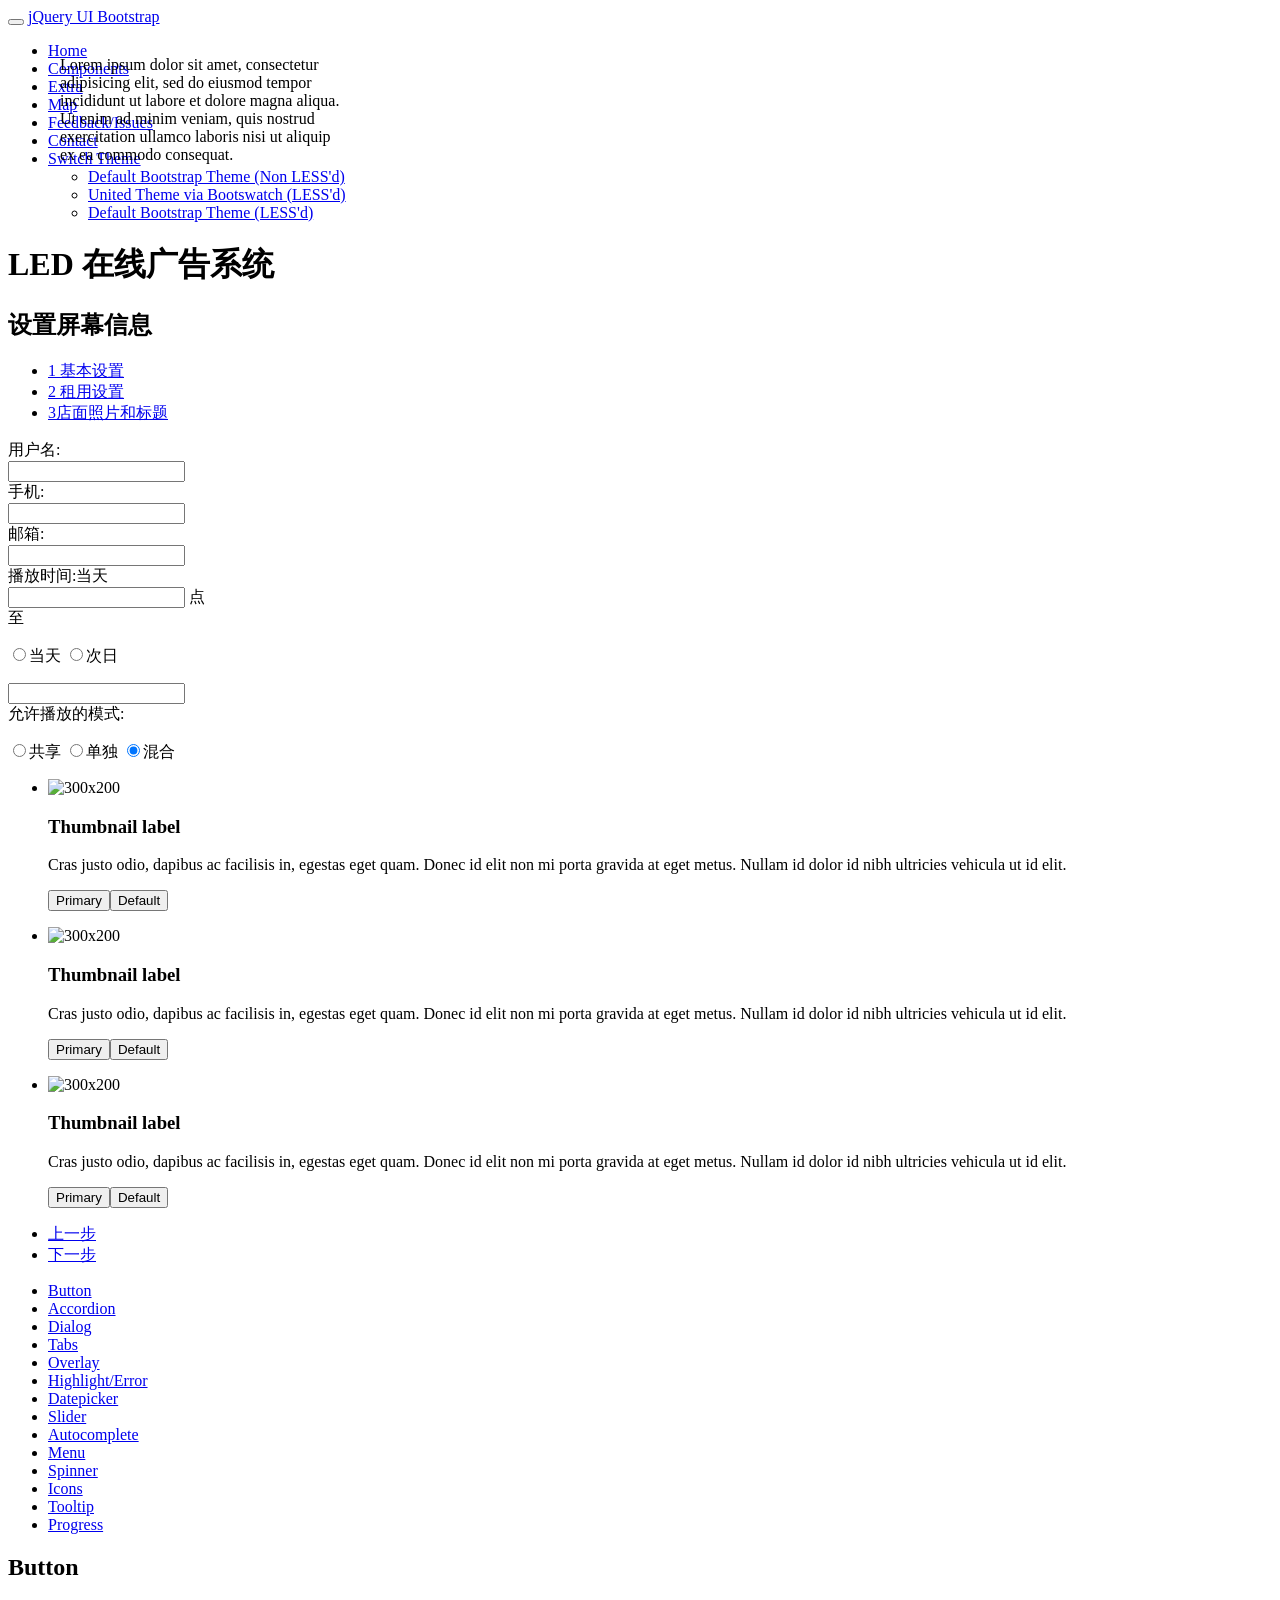
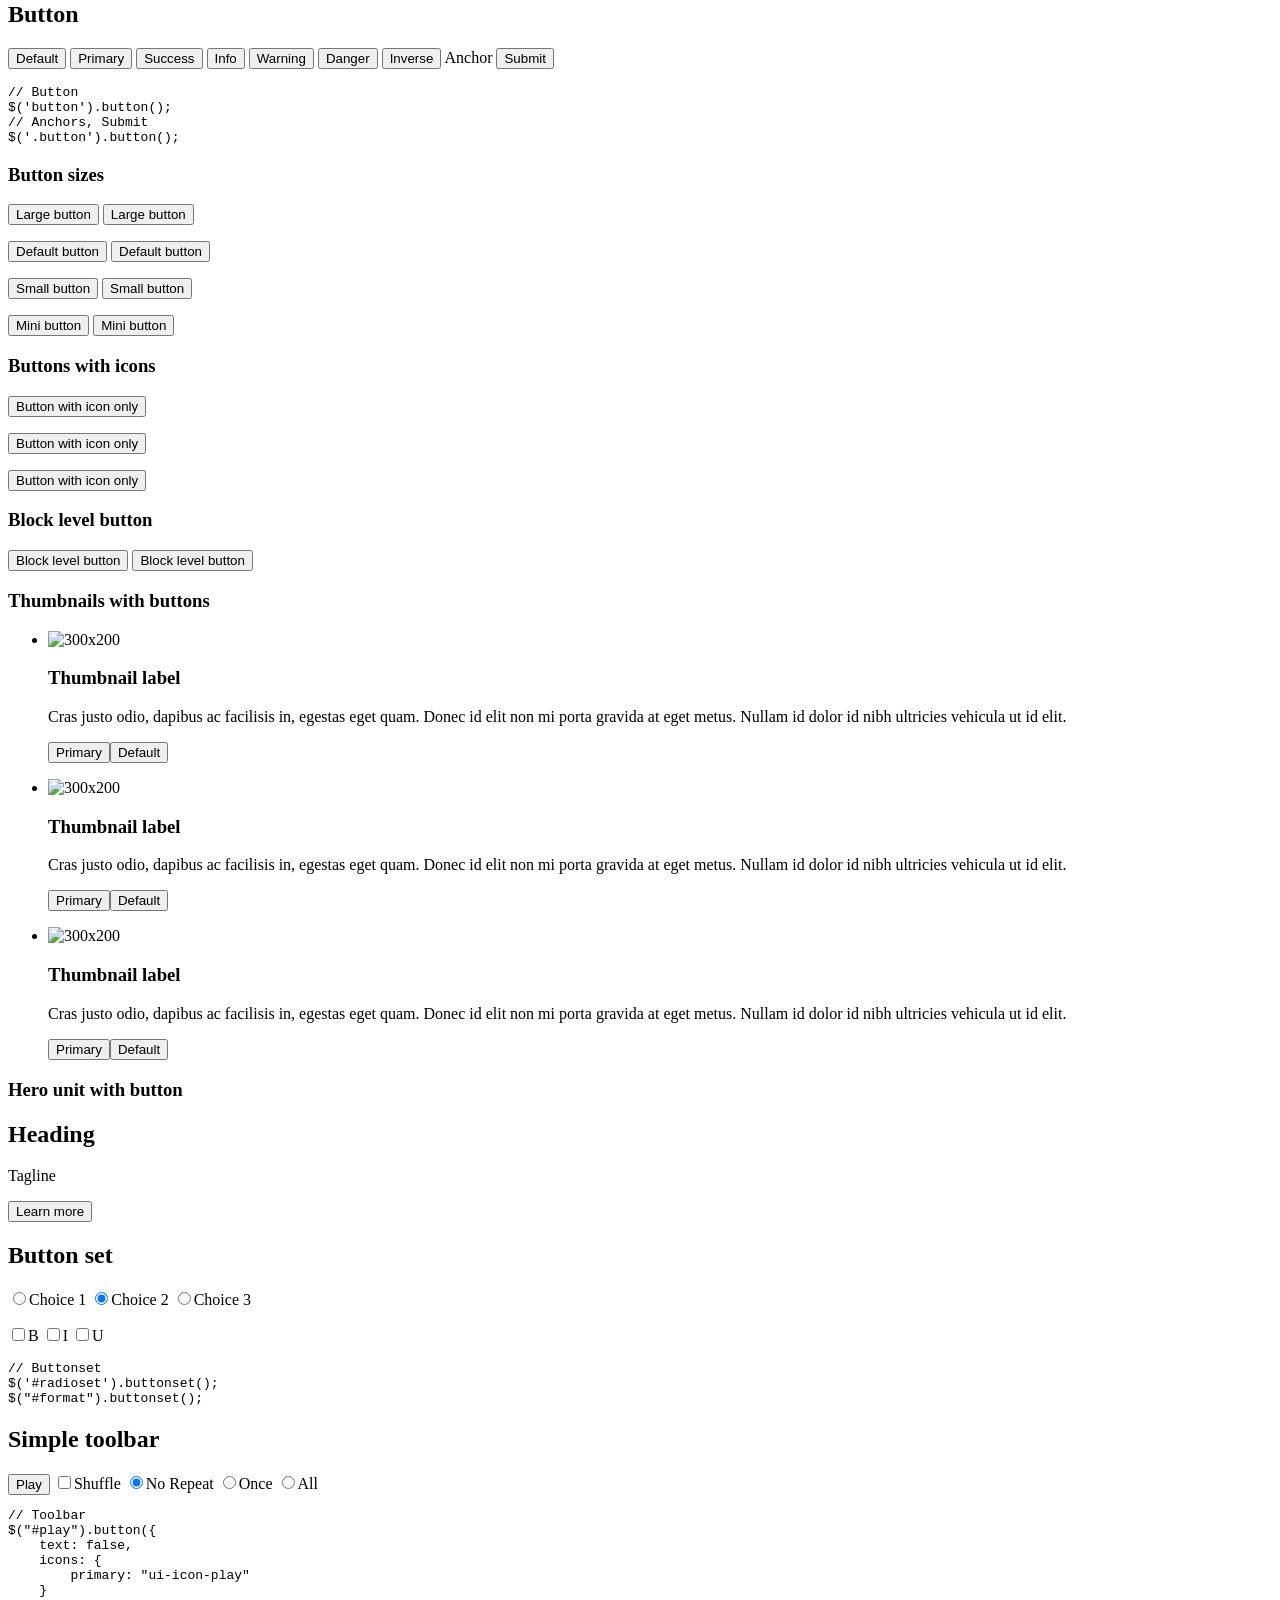
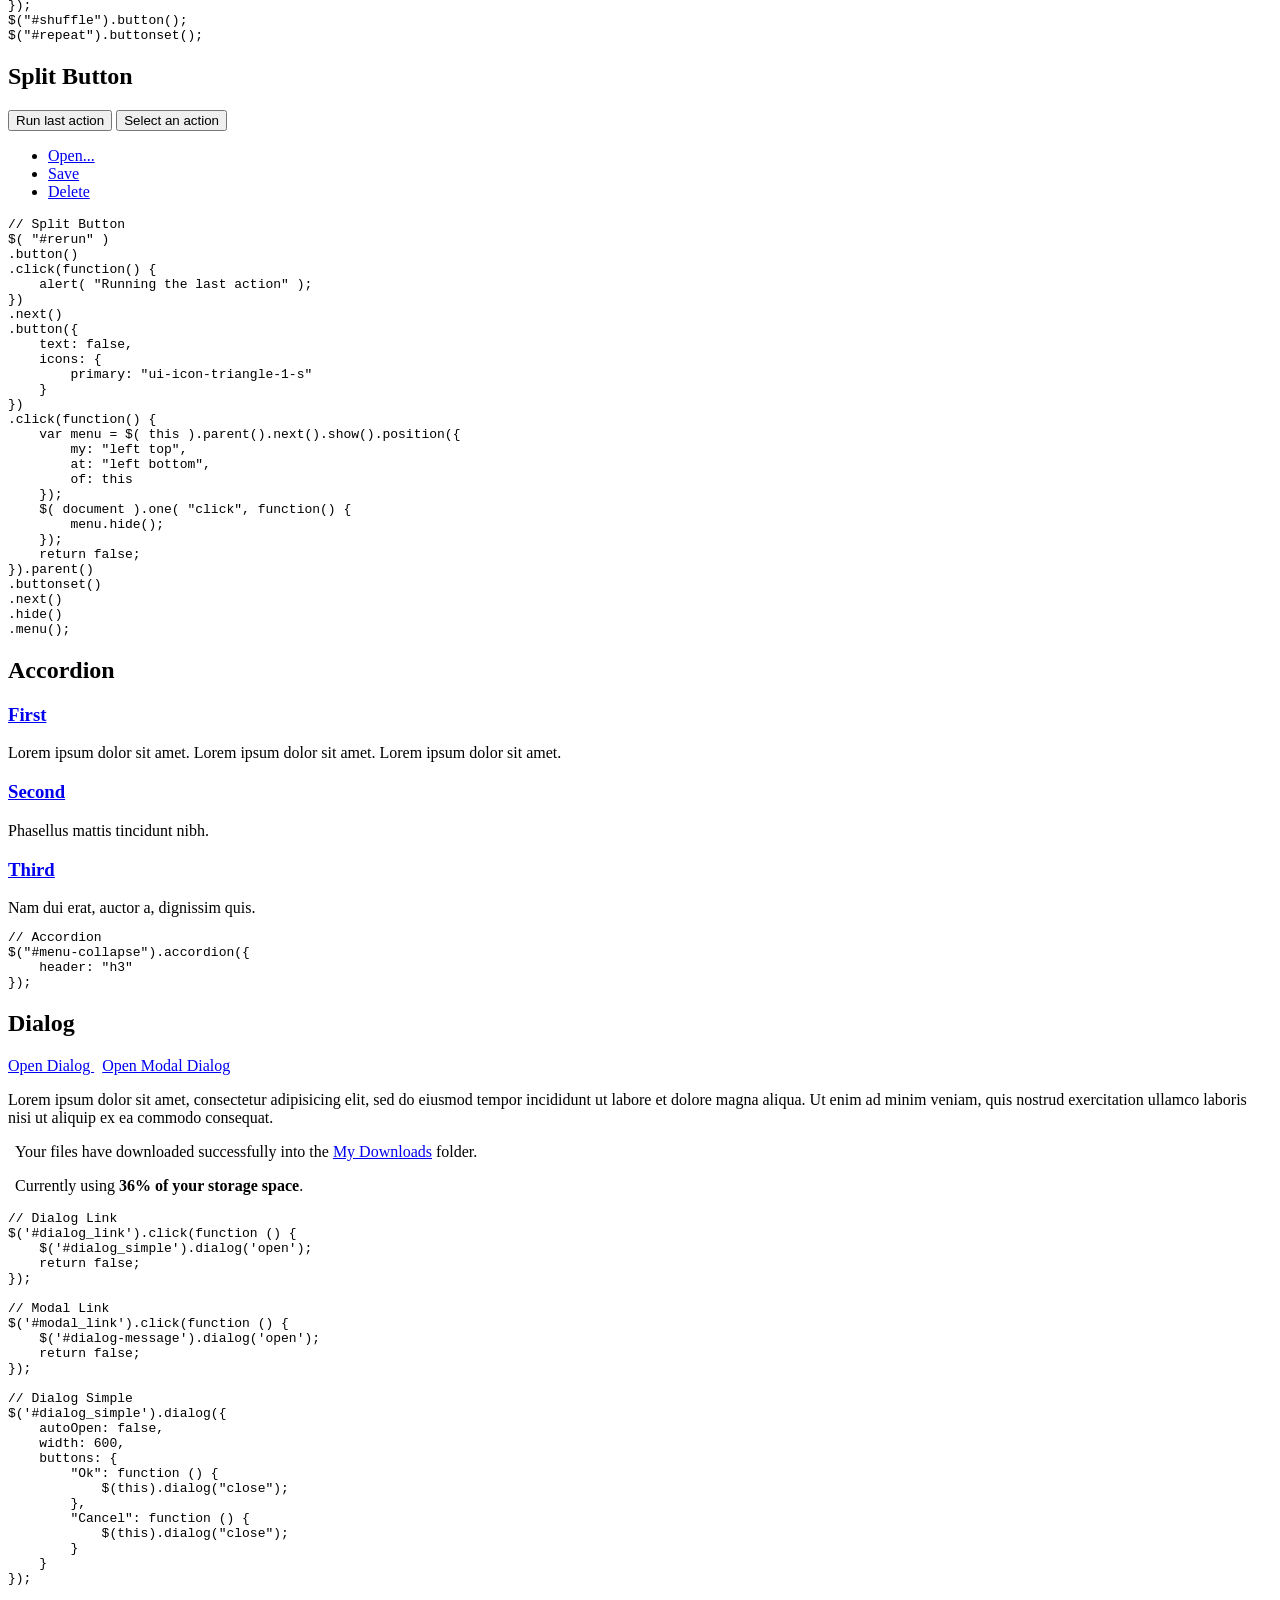
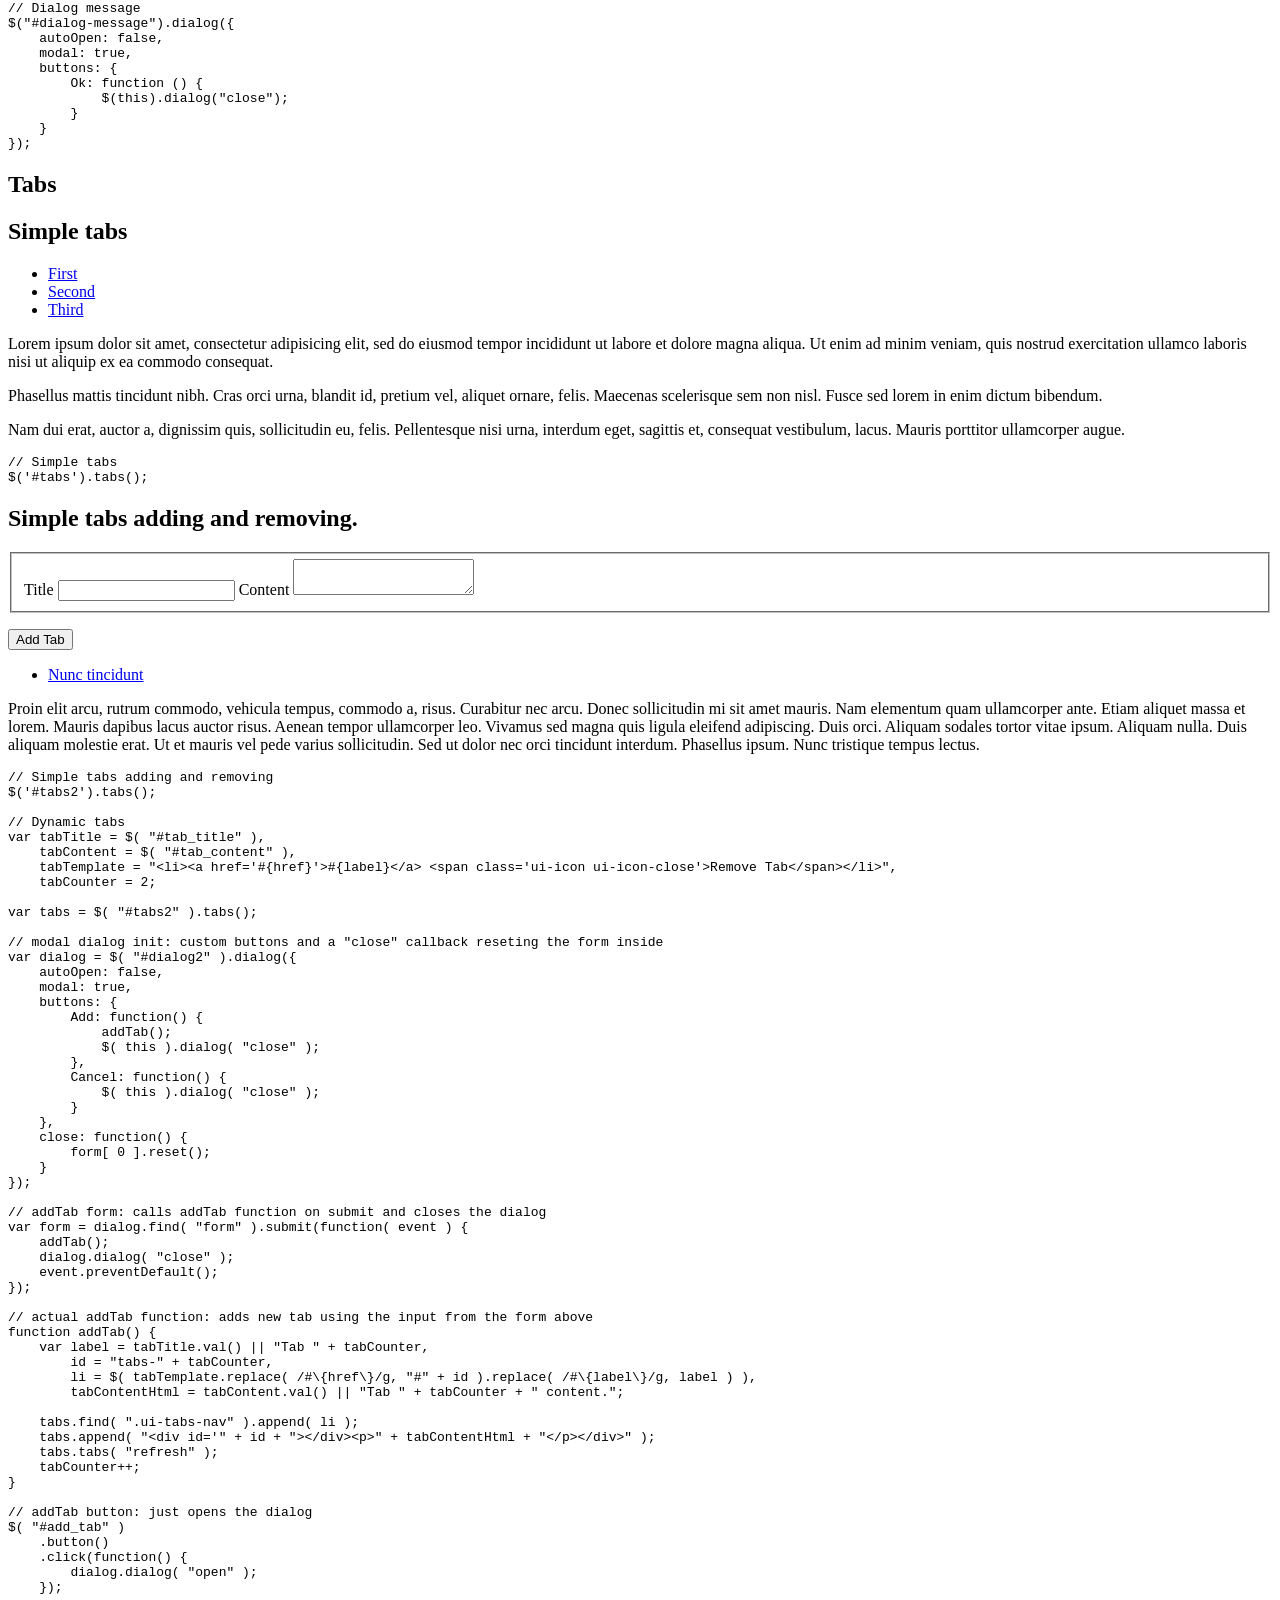
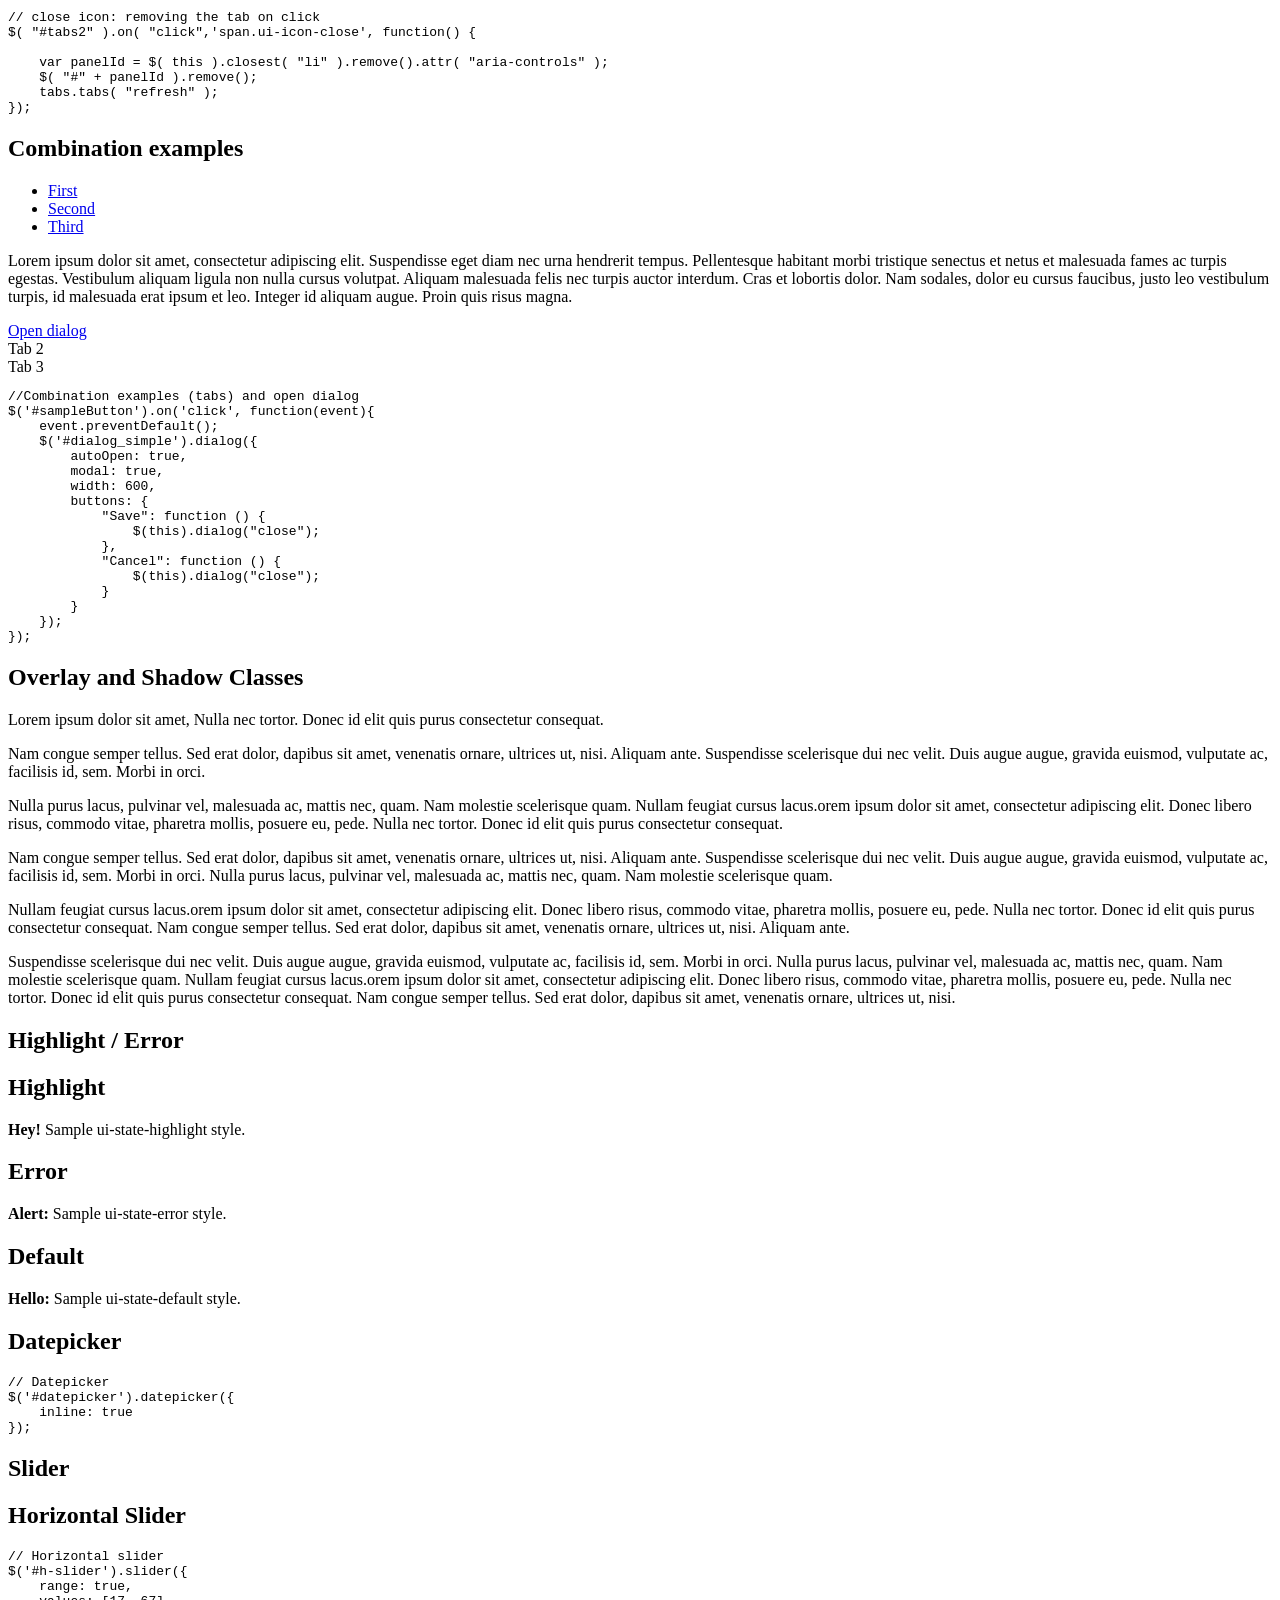
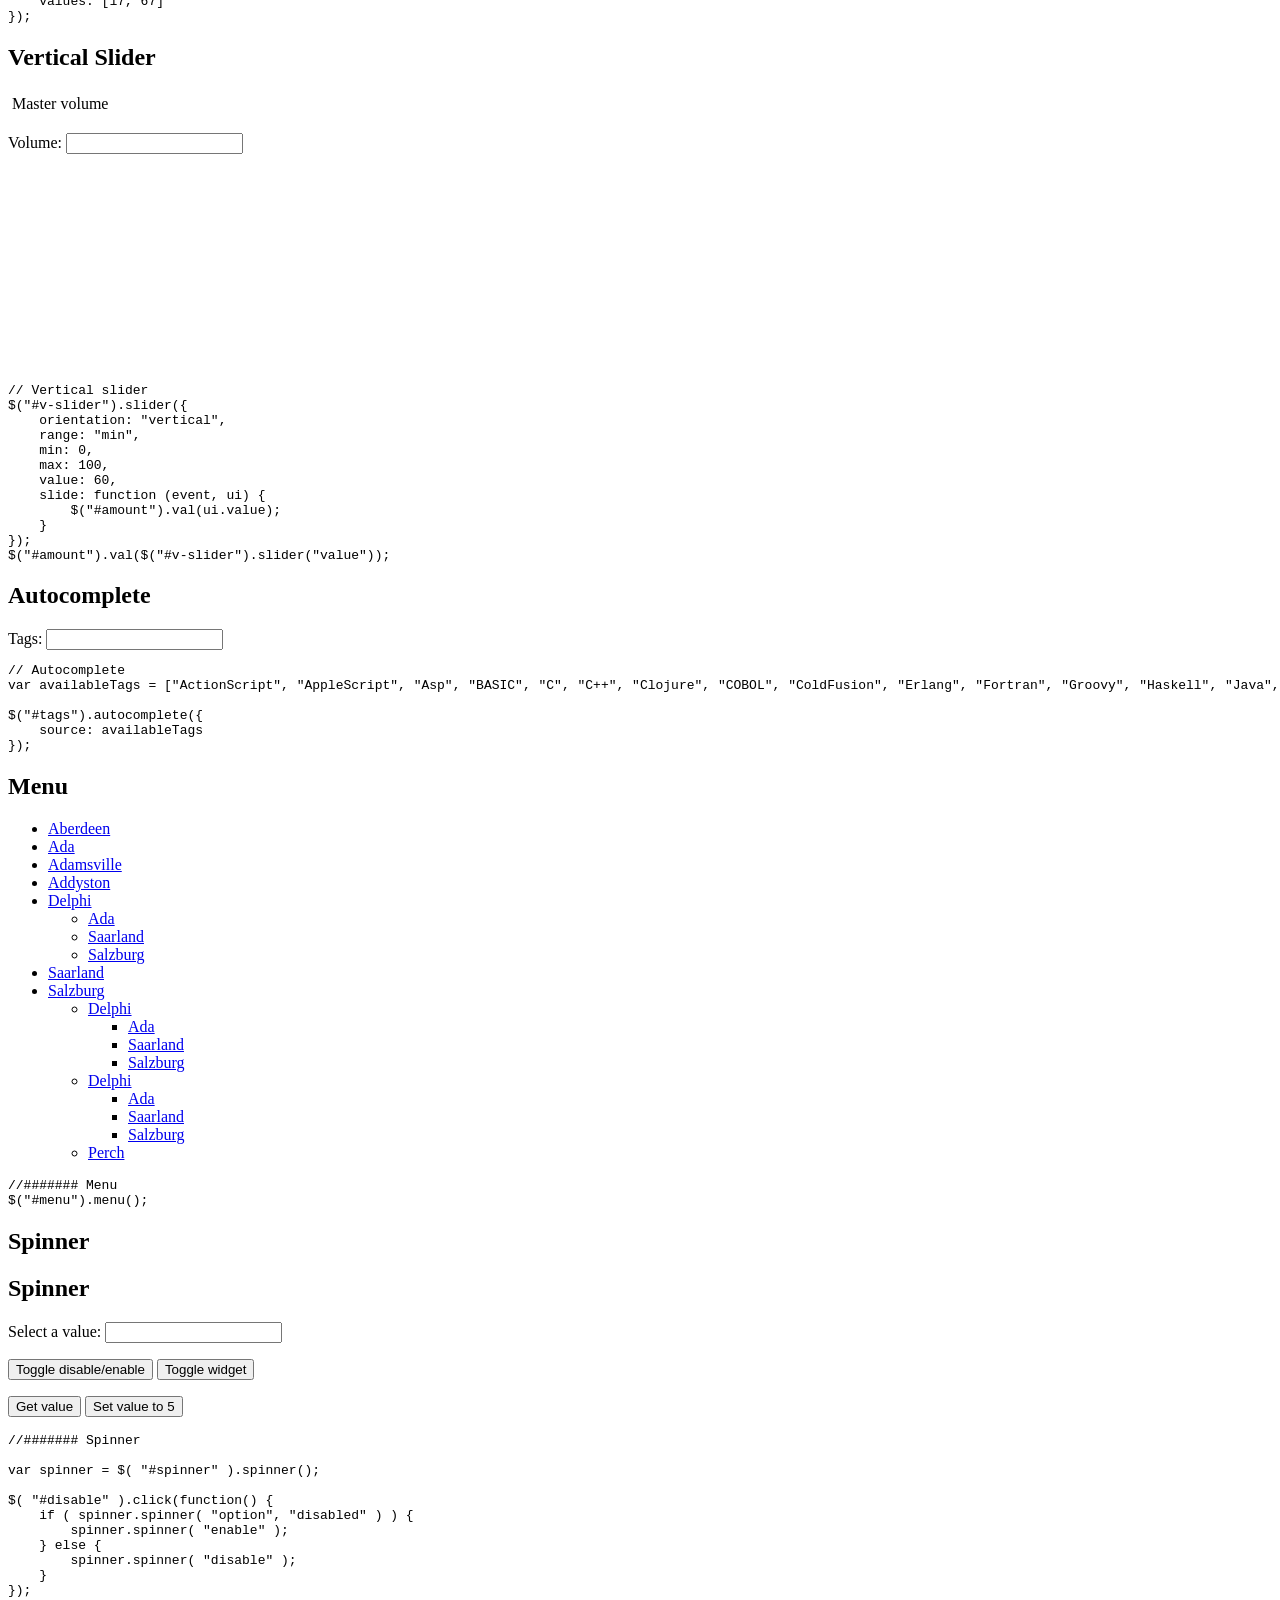
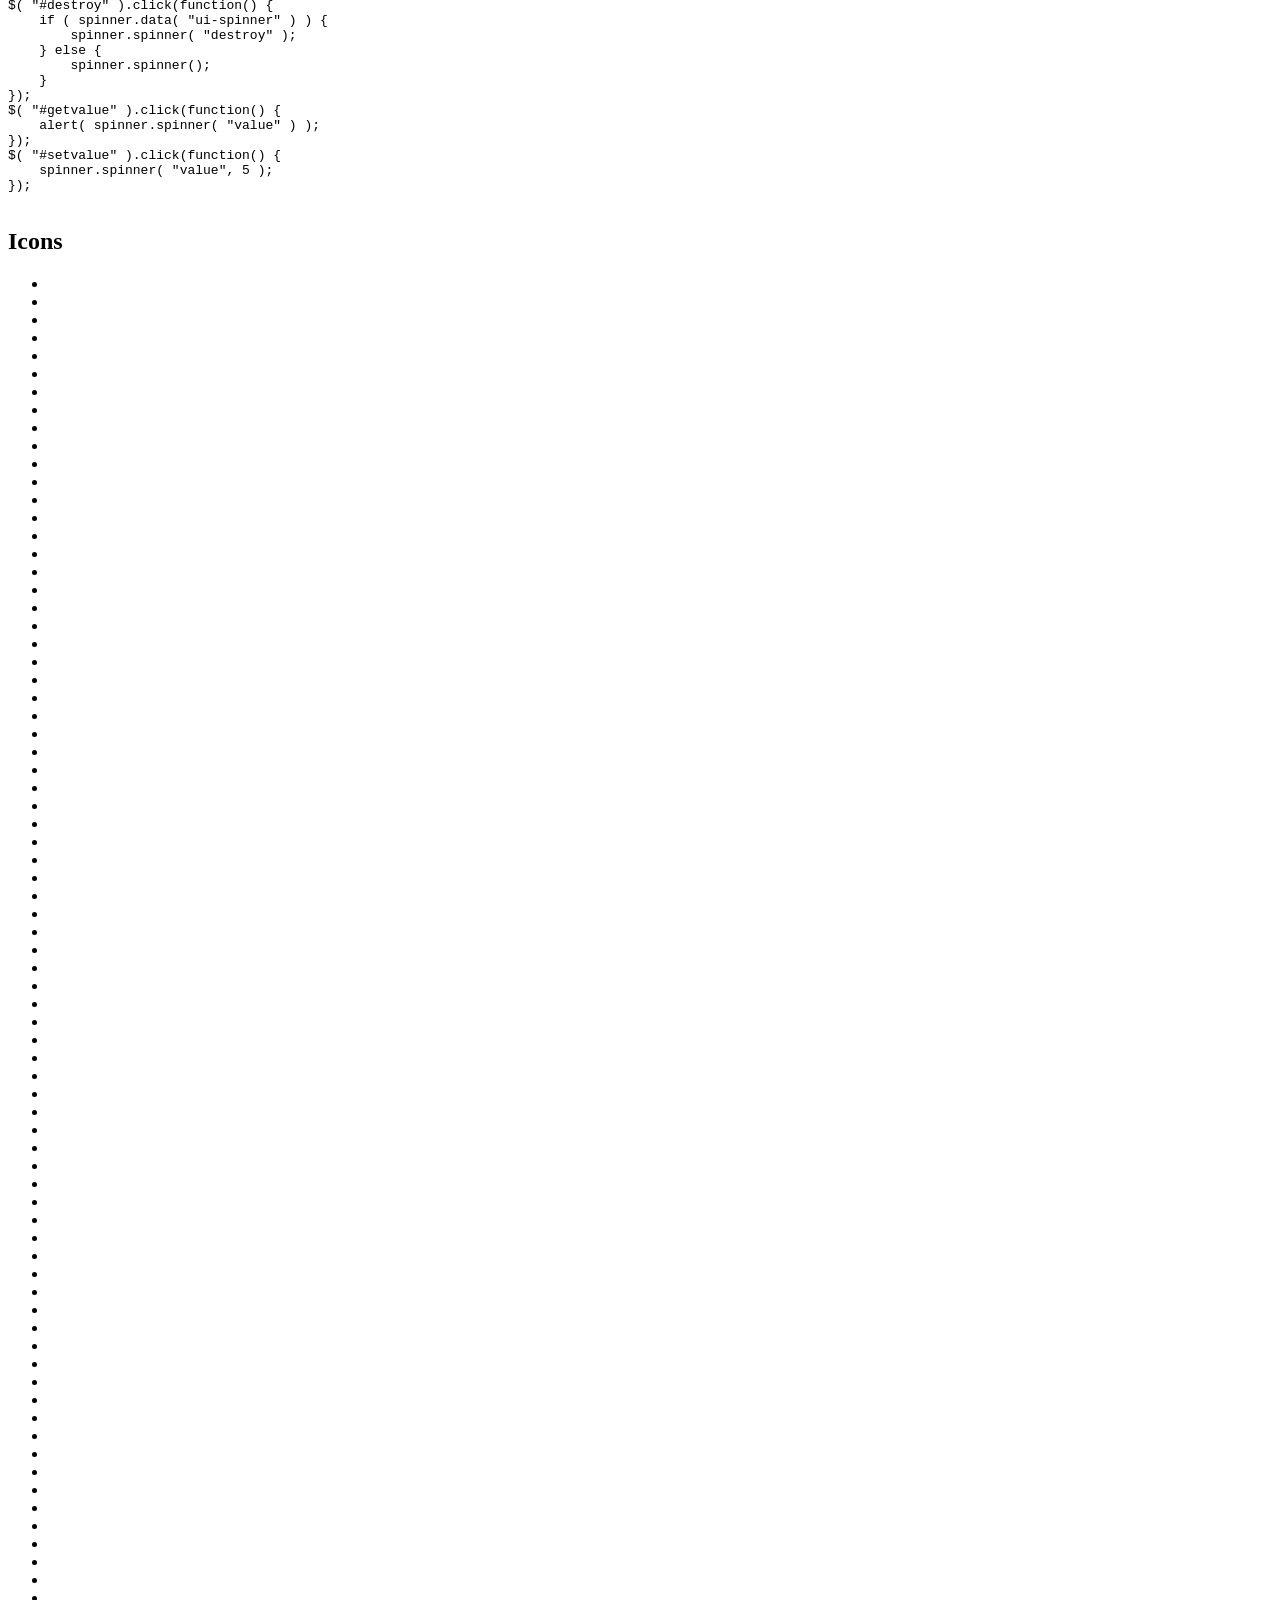
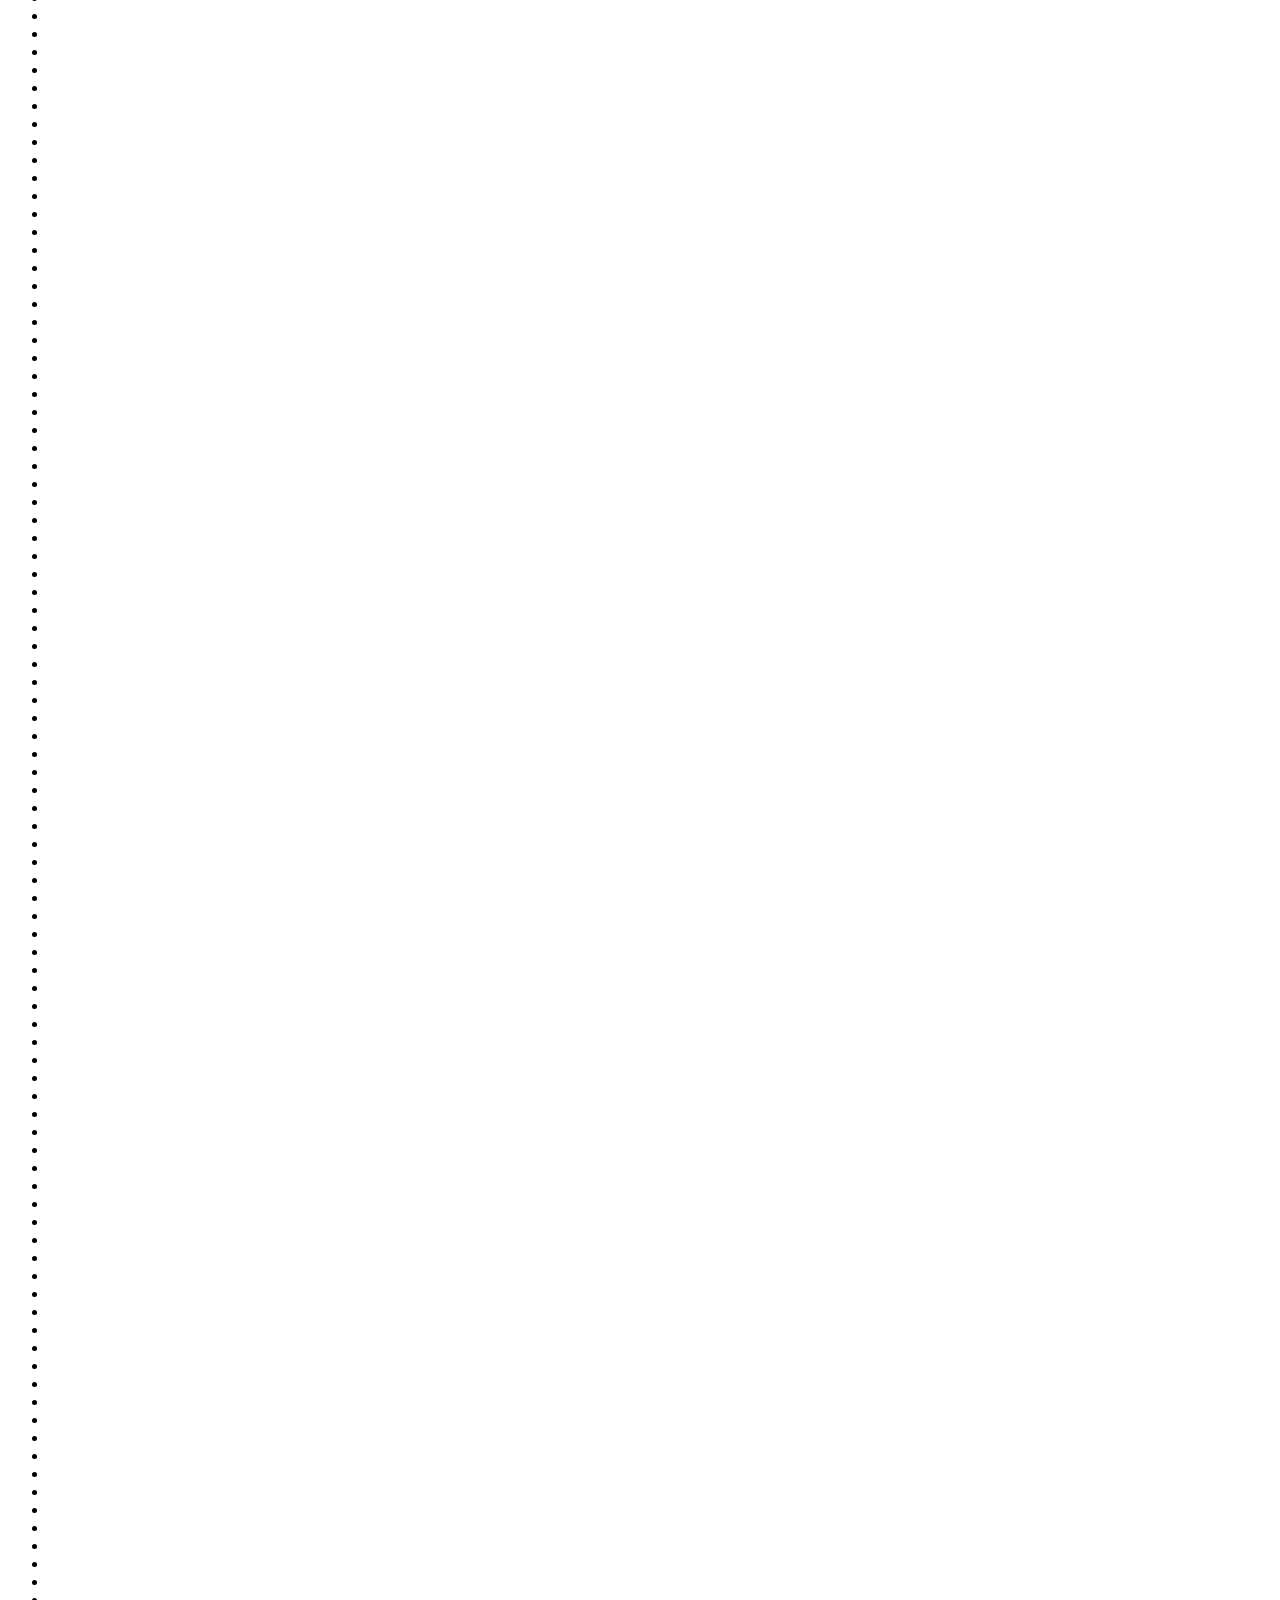
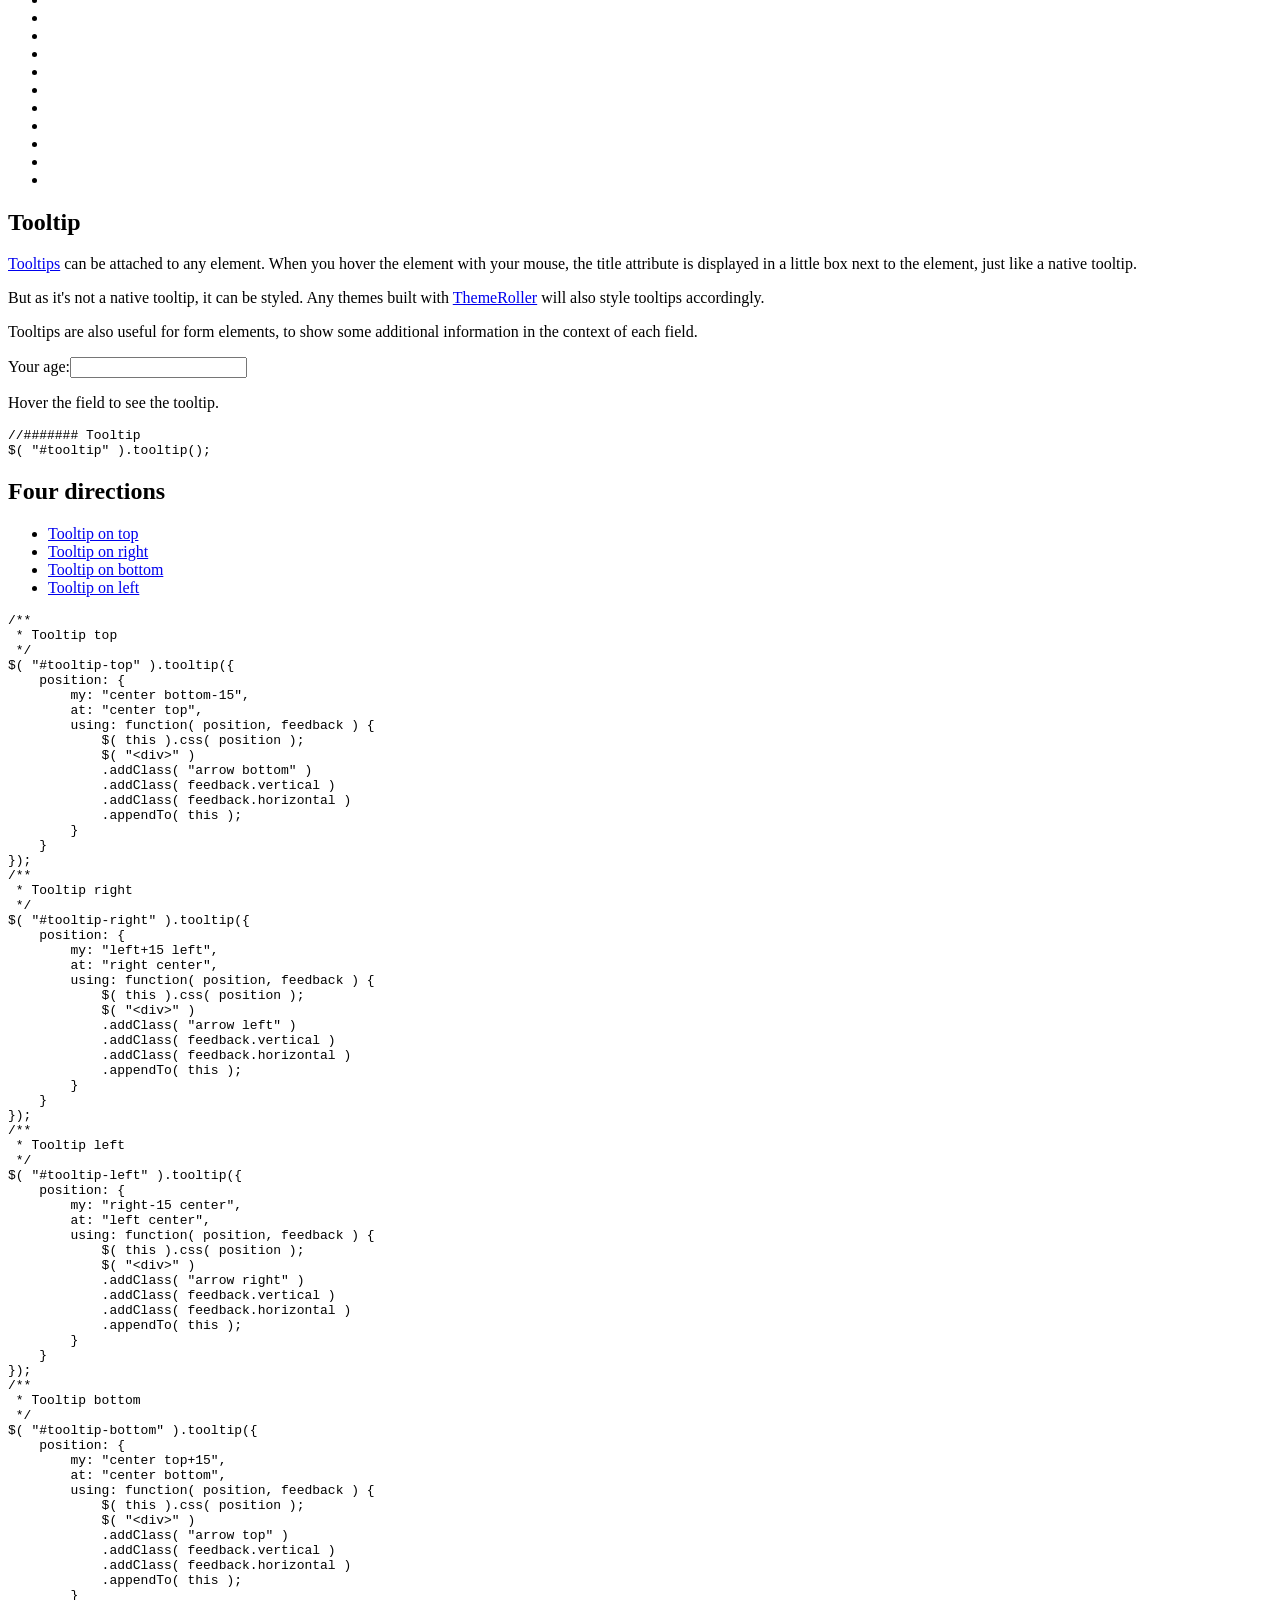
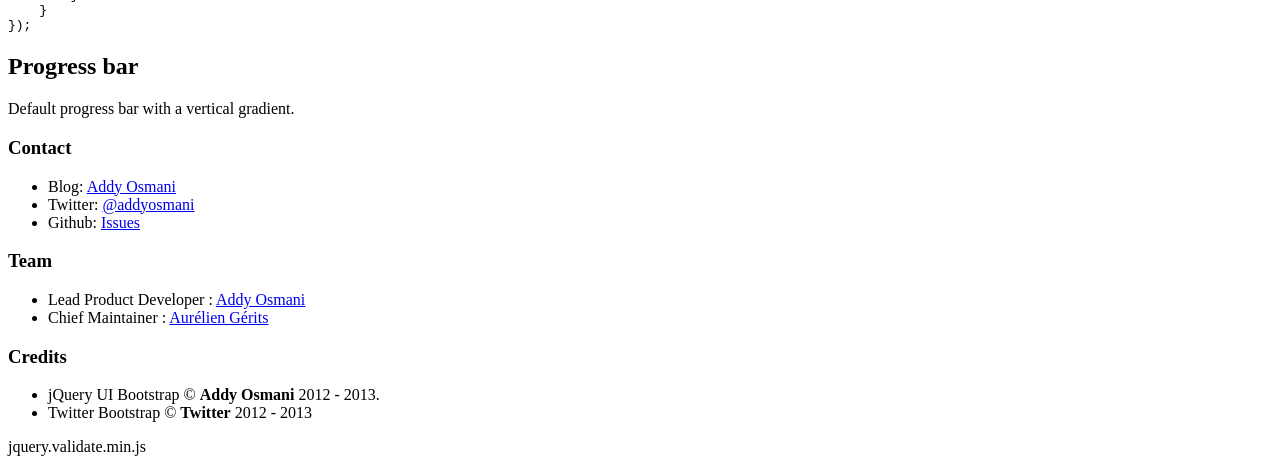
==== commit c19d03b1: "123" ====
--- a/examples/quickstart/src/main/webapp/static/led/ownerProfile.html
+++ b/examples/quickstart/src/main/webapp/static/led/ownerProfile.html
@@ -107,7 +107,7 @@
 			  <div class="page-header">
 	            <h1>设置屏幕信息</h1>
 	          </div>
-	
+				<form id="commentForm" method="get" action="" class="form-horizontal">
 				<div id="rootwizard">
 					<ul>
 					  	<li><a href="#tab1" data-toggle="tab"><span class="label">1</span> 基本设置</a></li>
@@ -117,25 +117,63 @@
 					</ul>
 					<div class="tab-content">
 					    <div class="tab-pane" id="tab1">
+					    	<div class="control-group">
+							    <label class="control-label" for="name">用户名:</label>
+							    <div class="controls">
+							      <input type="text" id="namefield" name="namefield" class="required">
+							    </div>
+							</div>
+							<div class="control-group">
+							    <label class="control-label" for="name">手机:</label>
+							    <div class="controls">
+							      <input type="text" id="cellphonefield" name="cellphonefield" class="required">
+							    </div>
+							</div>
+							
 					      	<div class="control-group">
-							    <label class="control-label" for="email">Email</label>
+							    <label class="control-label" for="email">邮箱:</label>
 							    <div class="controls">
 							      <input type="text" id="emailfield" name="emailfield" class="required email">
 							    </div>
 							  </div>
-
-							  <div class="control-group">
-							    <label class="control-label" for="name">Name</label>
+					    </div>
+						<div class="tab-pane" id="tab2">
+							<div class="control-group">
+								<label class="control-label" for="email">播放时间:当天</label>
+								<div class="controls">
+									<input id="spinner" name="value">
+									点
+									
+									
+								</div>
+							</div>
+							
+							<div class="control-group">
+							    	<label class="control-label" for="to">至</label>
+							    	<div class="controls">
+										<p id="radioset-today">
+										<input type="radio" id="radio1" name="radio"><label for="radio1">当天</label>
+	            						<input type="radio" id="radio2" name="radio" ><label for="radio2">次日</label>
+	            						</p>
+									<input id="spinner" name="value">
+									</div>
+							  </div>
+							
+							<div class="control-group">
+							    <label class="control-label" for="email">允许播放的模式:</label>
 							    <div class="controls">
-							      <input type="text" id="namefield" name="namefield" class="required">
+							    	<p id="run-model">
+										<input type="radio" id="radio-share" name="radio-run-model"><label for="radio-share">共享</label>
+	            						<input type="radio" id="radio-single" name="radio-run-model" ><label for="radio-single">单独</label>
+	            						<input type="radio" id="radio-mix" name="radio-run-model" checked="checked"><label for="radio-mix">混合</label>
+	            					</p>
 							    </div>
 							  </div>
-					    </div>
-					    <div class="tab-pane" id="tab2">
-					      2
-					    </div>
+							
+							
+						</div>
 						<div class="tab-pane" id="tab3">
-							<div class="row-fluid">
+						<div class="row-fluid">
         <ul class="thumbnails">
             <li class="span4">
                 <div class="thumbnail">
@@ -179,6 +217,7 @@
 						</ul>
 					</div>	
 				</div>
+				</form>
 			</section>
  		</div>
 	</div>
@@ -1233,15 +1272,42 @@
 <script src="../jquery-ui-bootstrap-05/assets/js/docs.js"></script>
 <script src="../jquery-ui-bootstrap-05/assets/js/demo.js"></script>
 
+<script src="../jquery/jquery.validate.min.js"></script>
 <script src="../twitter-bootstrap-wizard/jquery.bootstrap.wizard.js"></script>
 	<script src="../twitter-bootstrap-wizard/prettify.js"></script>
+	jquery.validate.min.js
 	<script>
 	$(document).ready(function() {
+		 
+		var $validator = $("#commentForm").validate({
+				rules : {
+					emailfield : {
+						required : true,
+						email : true,
+						minlength : 3
+					},
+					namefield : {
+						required : true,
+						minlength : 3
+					}
+				}
+			});
 		
-		
-	  	$('#rootwizard').bootstrapWizard({'tabClass': 'bwizard-steps'});	
-		window.prettyPrint && prettyPrint()
-	});	
+		$('#radioset-today').buttonset();
+		$('#run-model').buttonset();
+
+			$('#rootwizard').bootstrapWizard({
+				'tabClass' : 'bwizard-steps',
+				'onNext': function(tab, navigation, index) {
+					var $valid = $("#commentForm").valid();
+					if(!$valid) {
+					$validator.focusInvalid();
+					return false;
+					}
+				}
+			});
+			window.prettyPrint && prettyPrint()
+		});
 	</script>
 </body>
 </html>
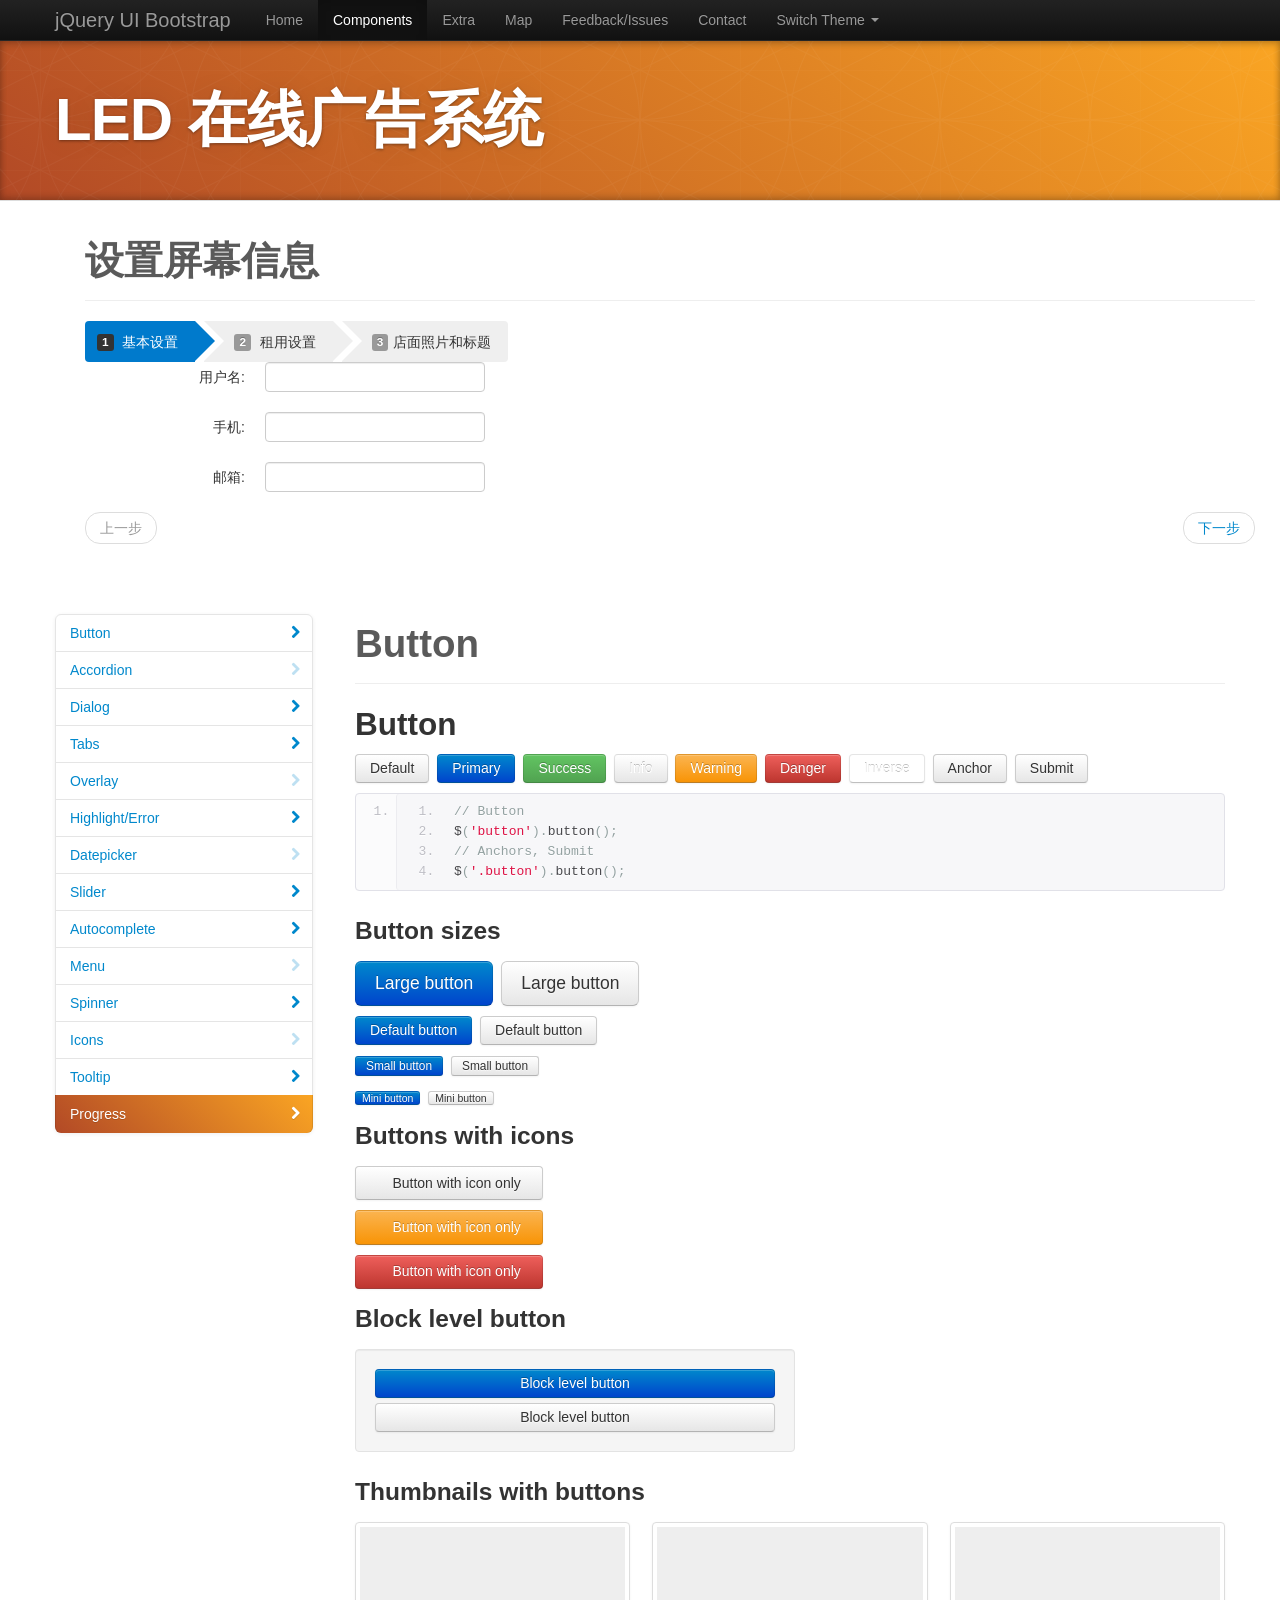
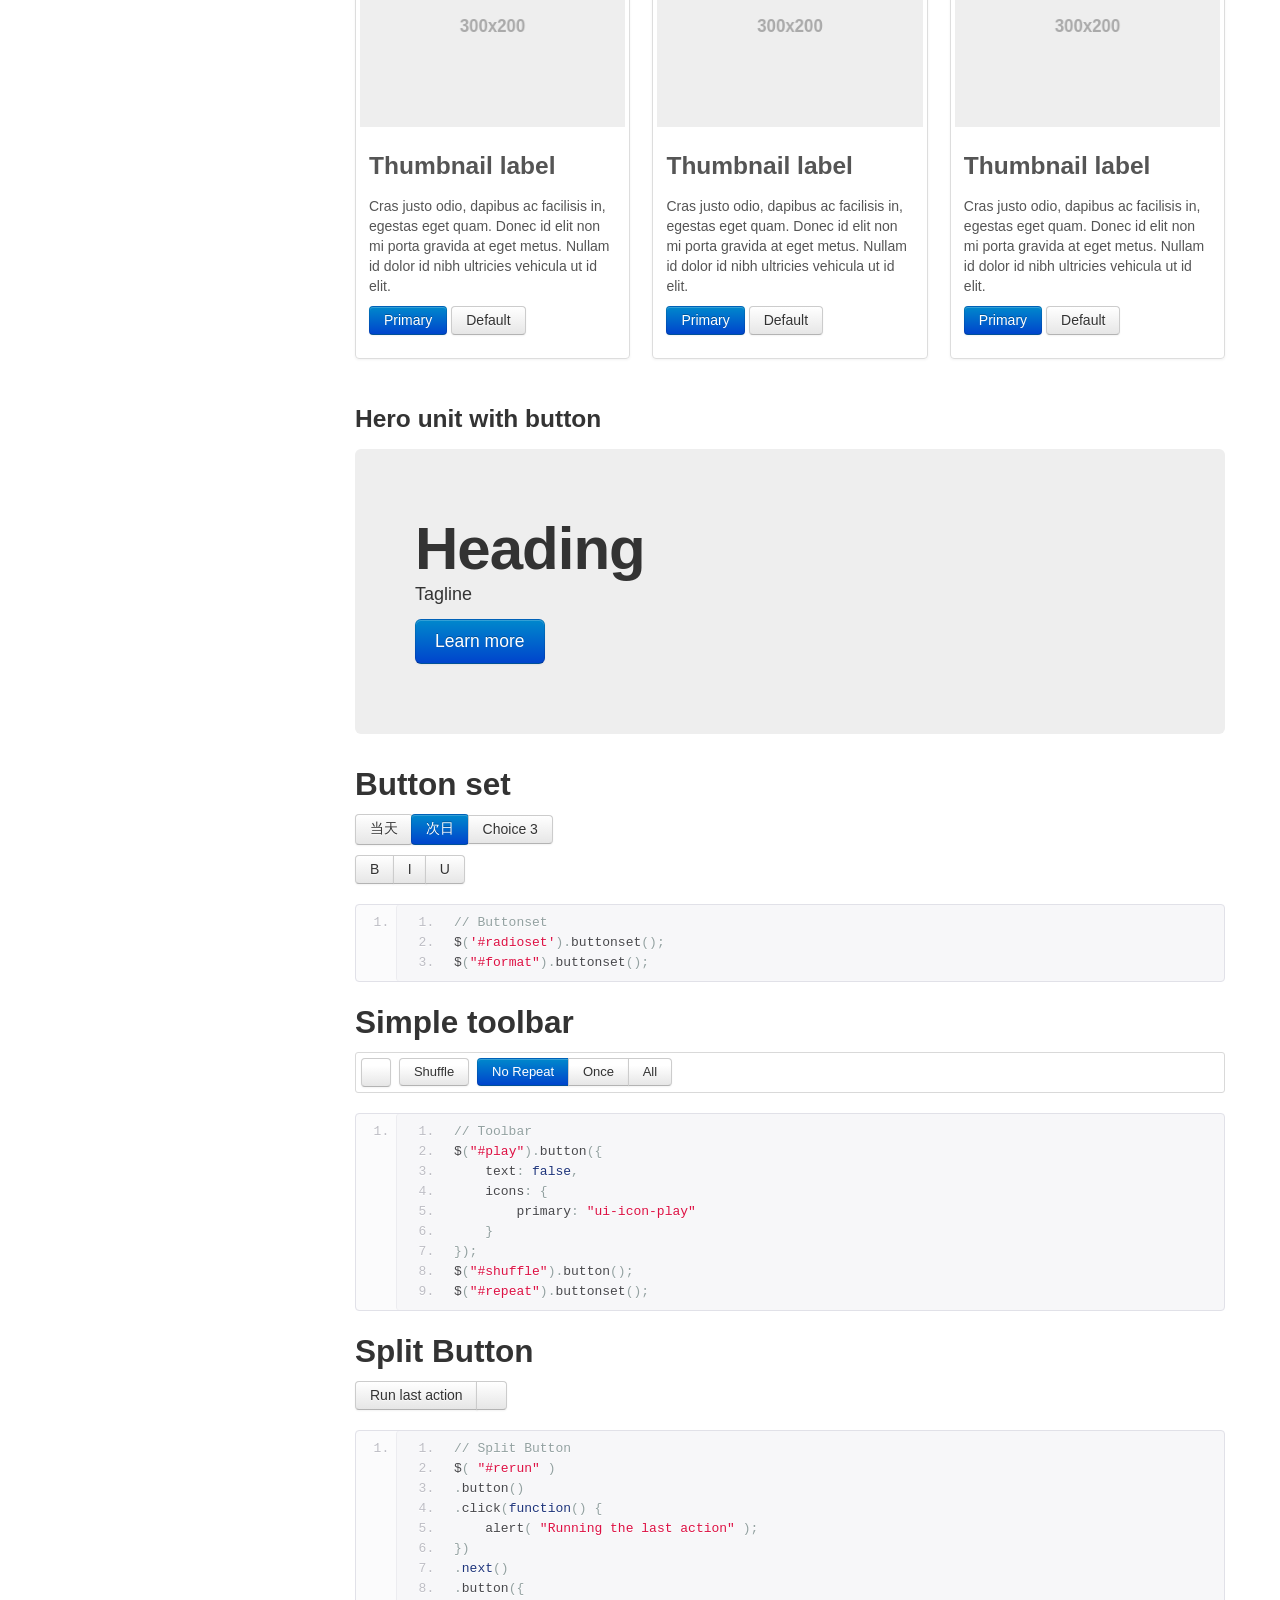
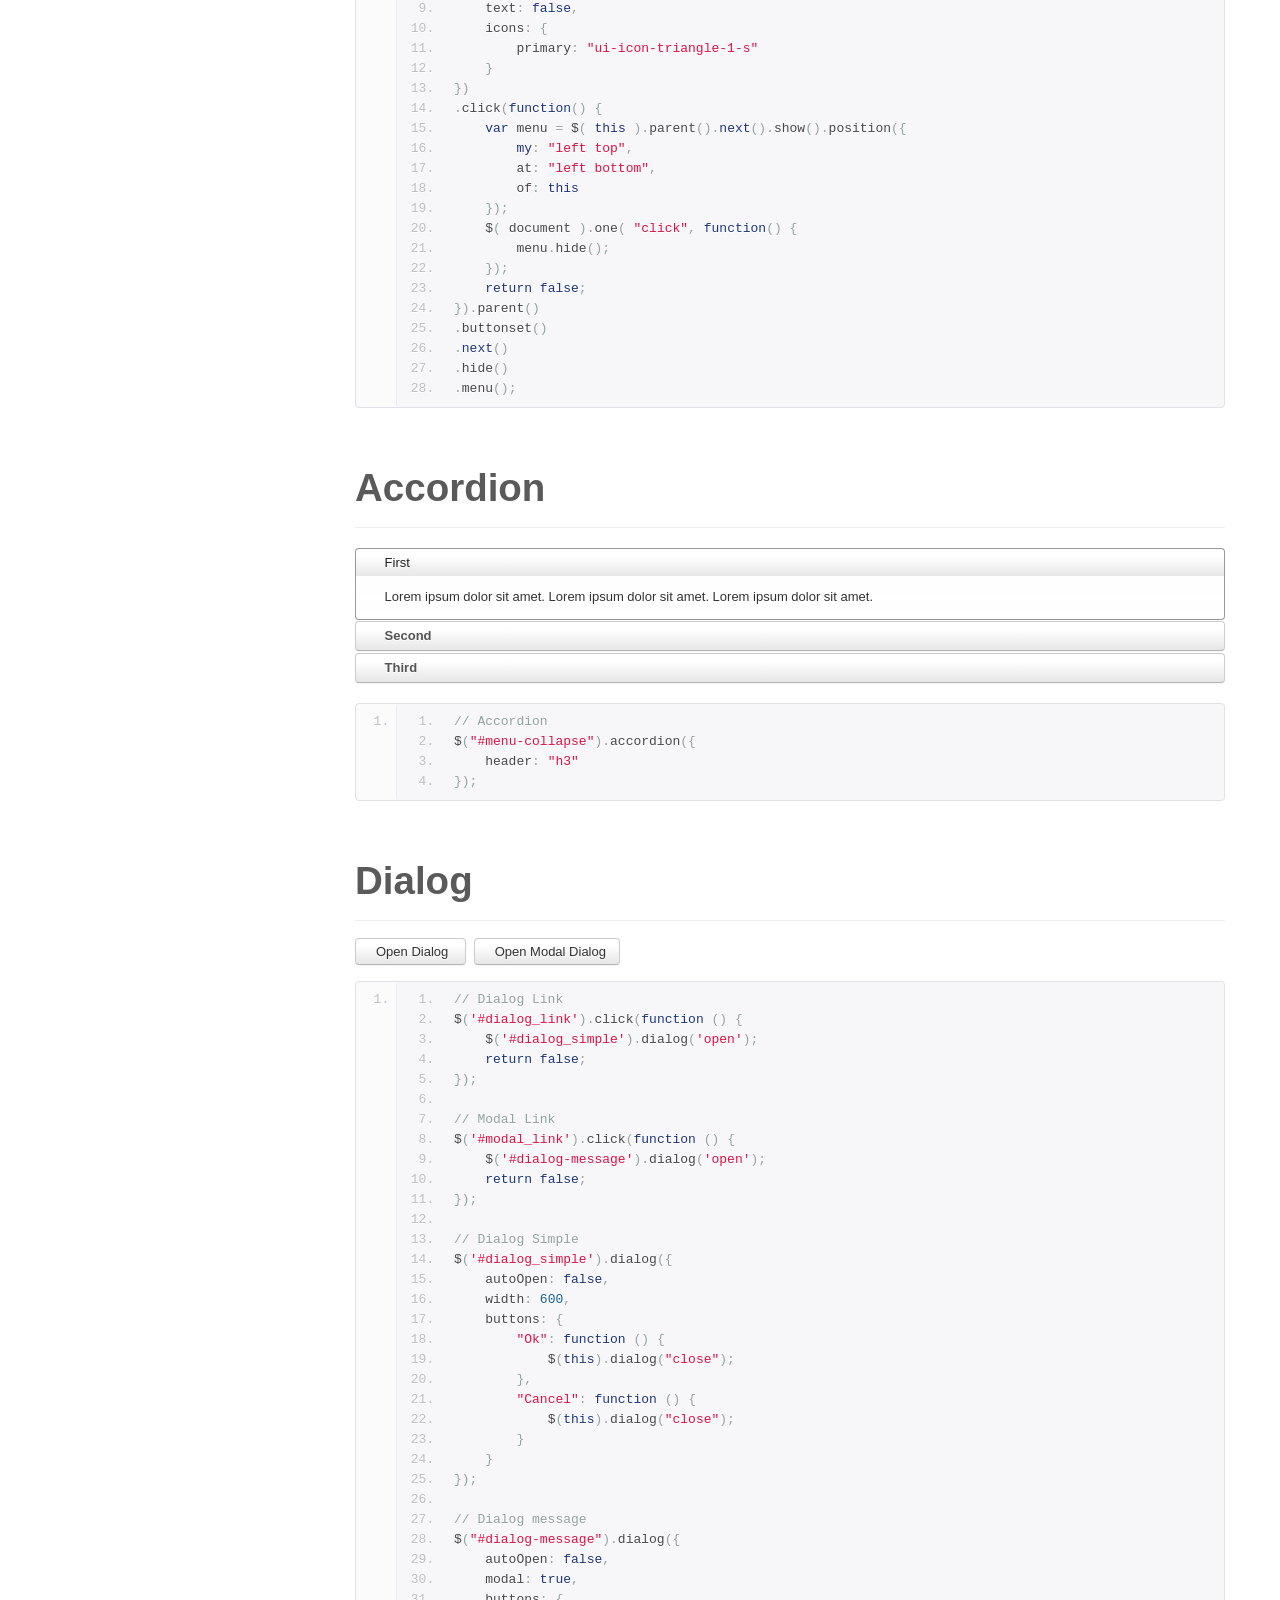
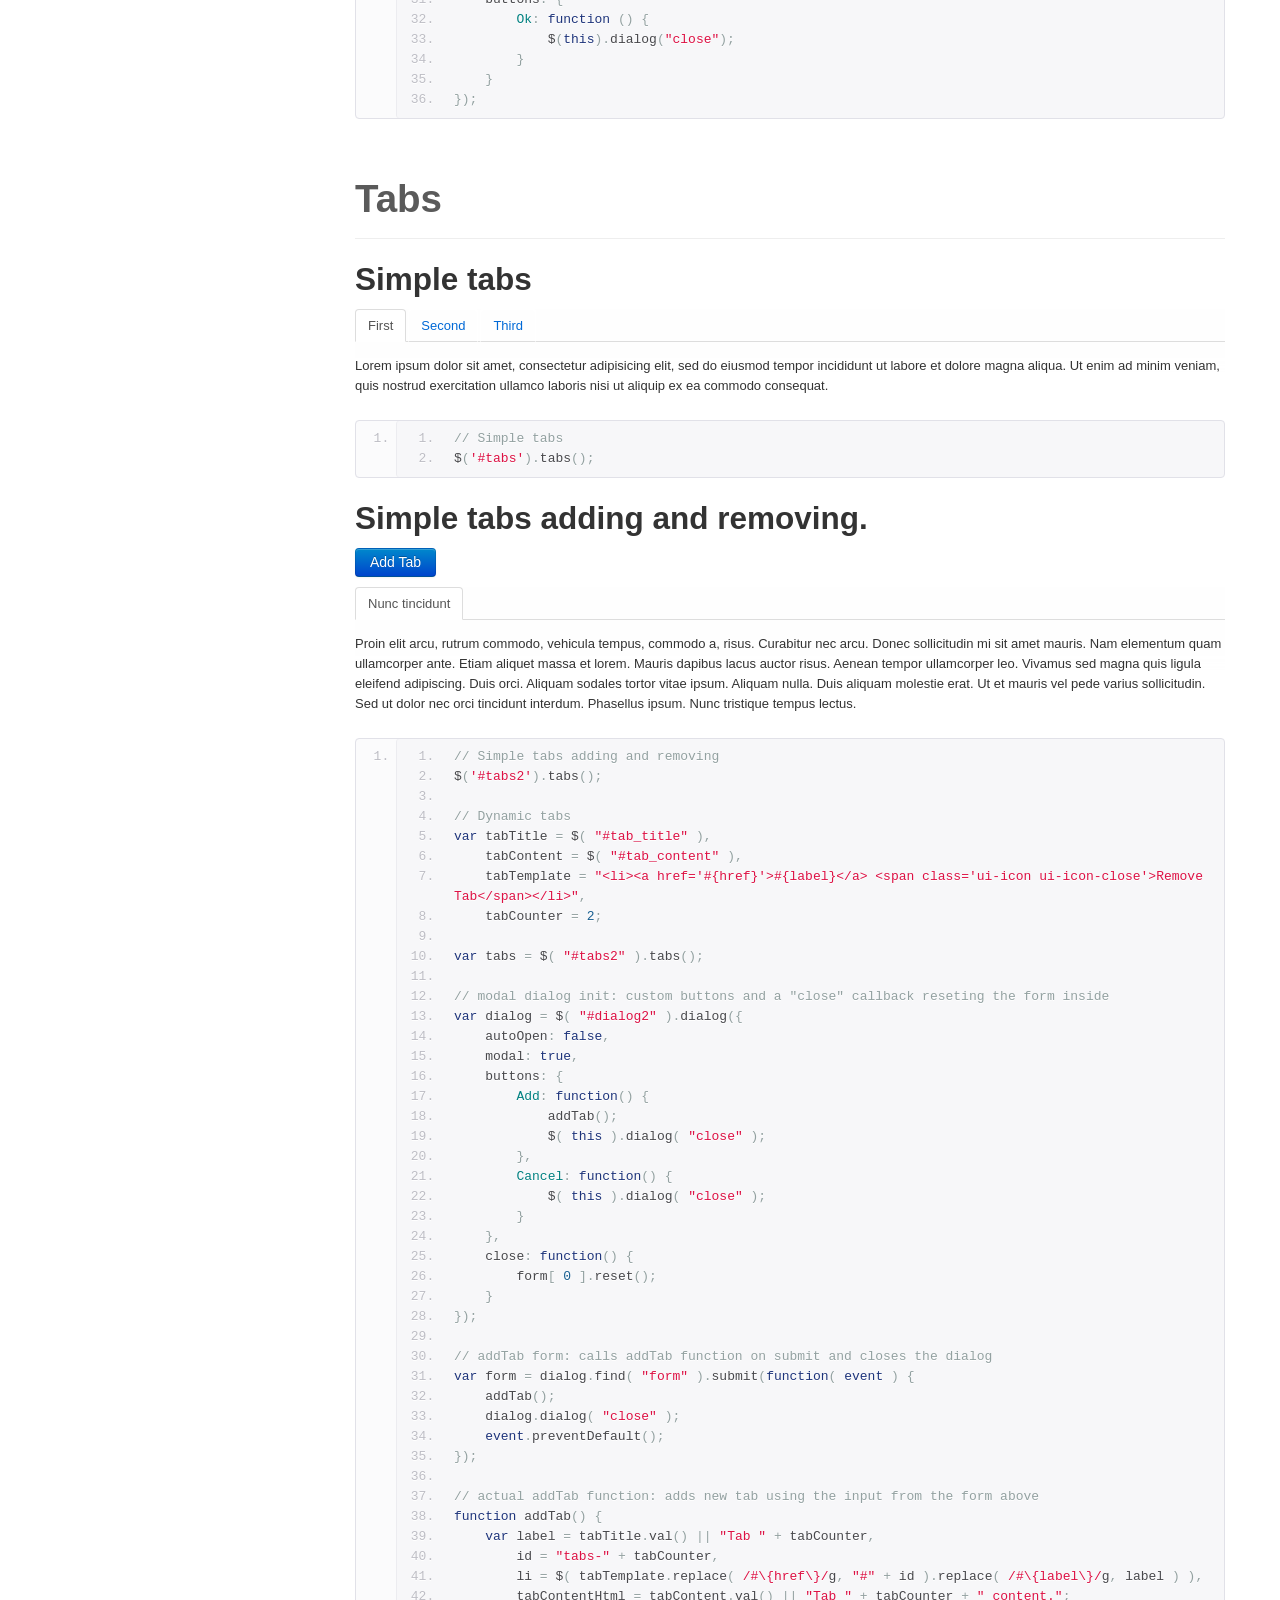
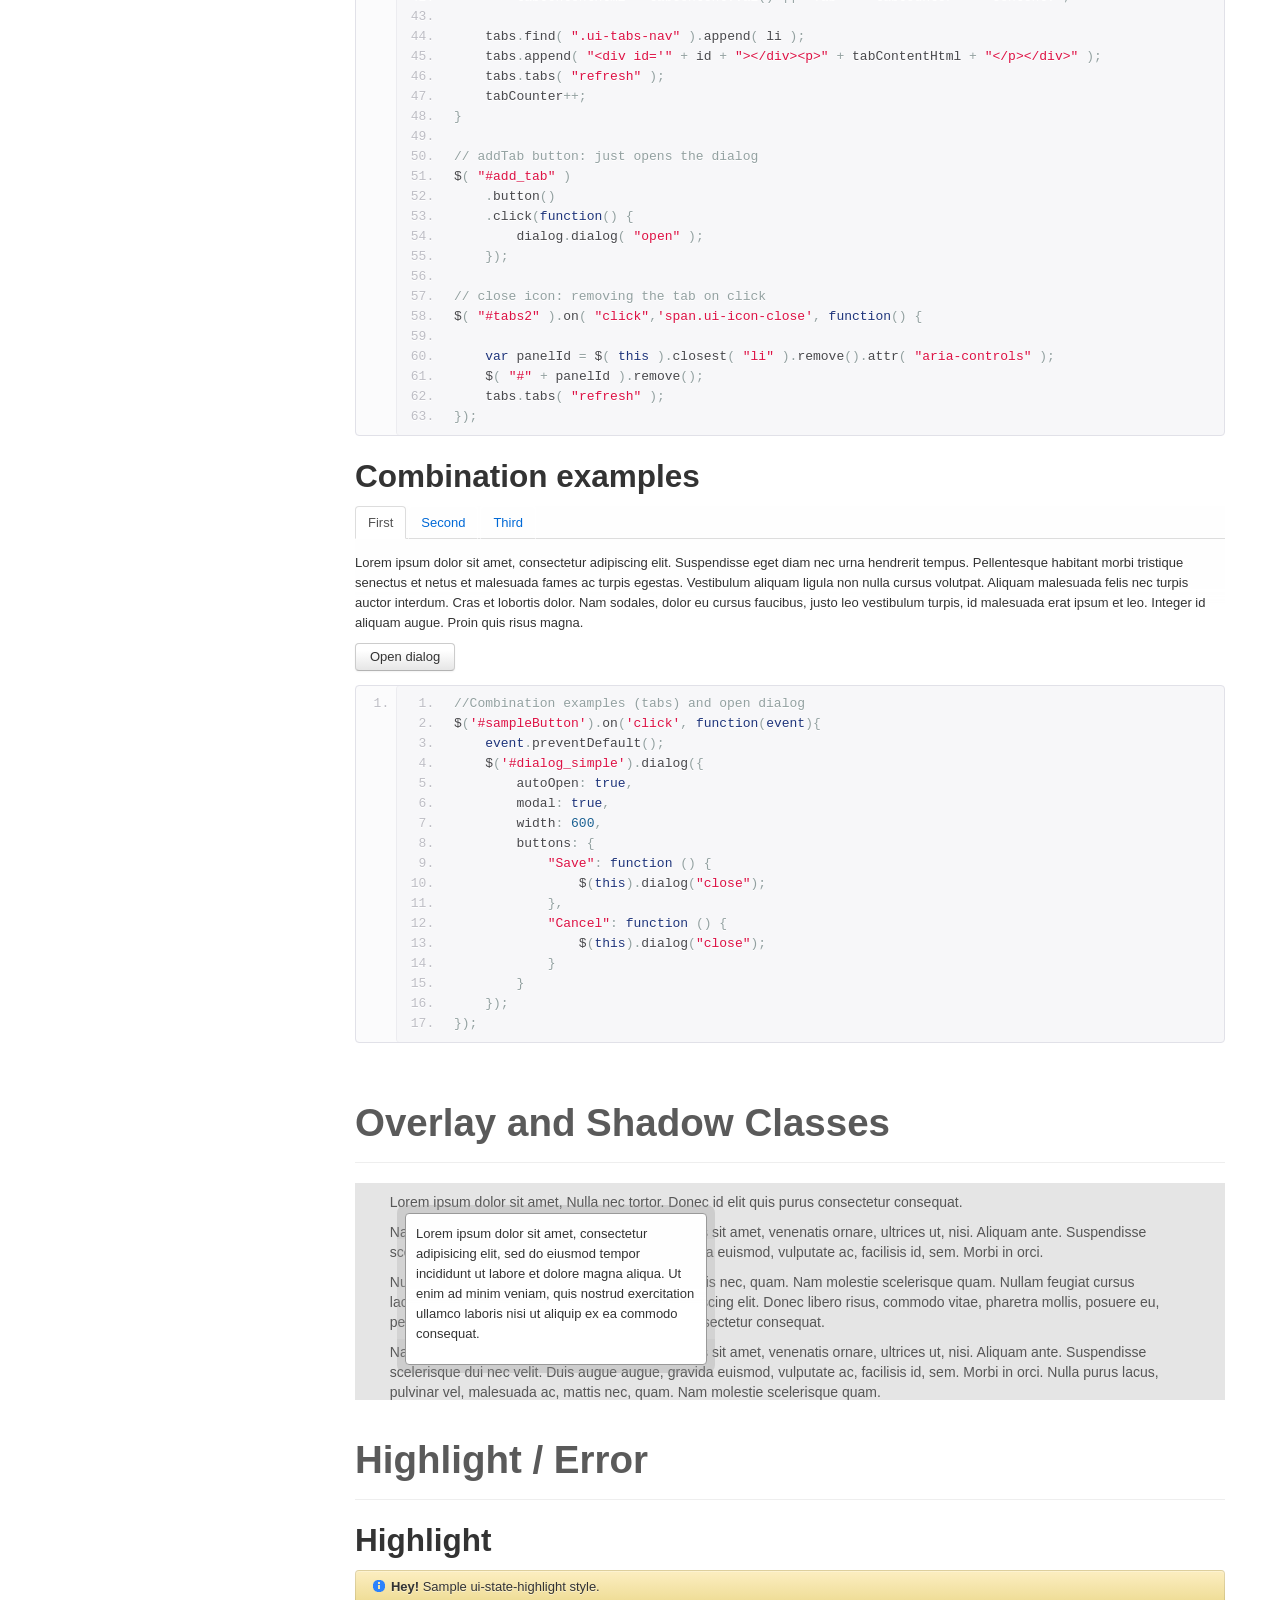
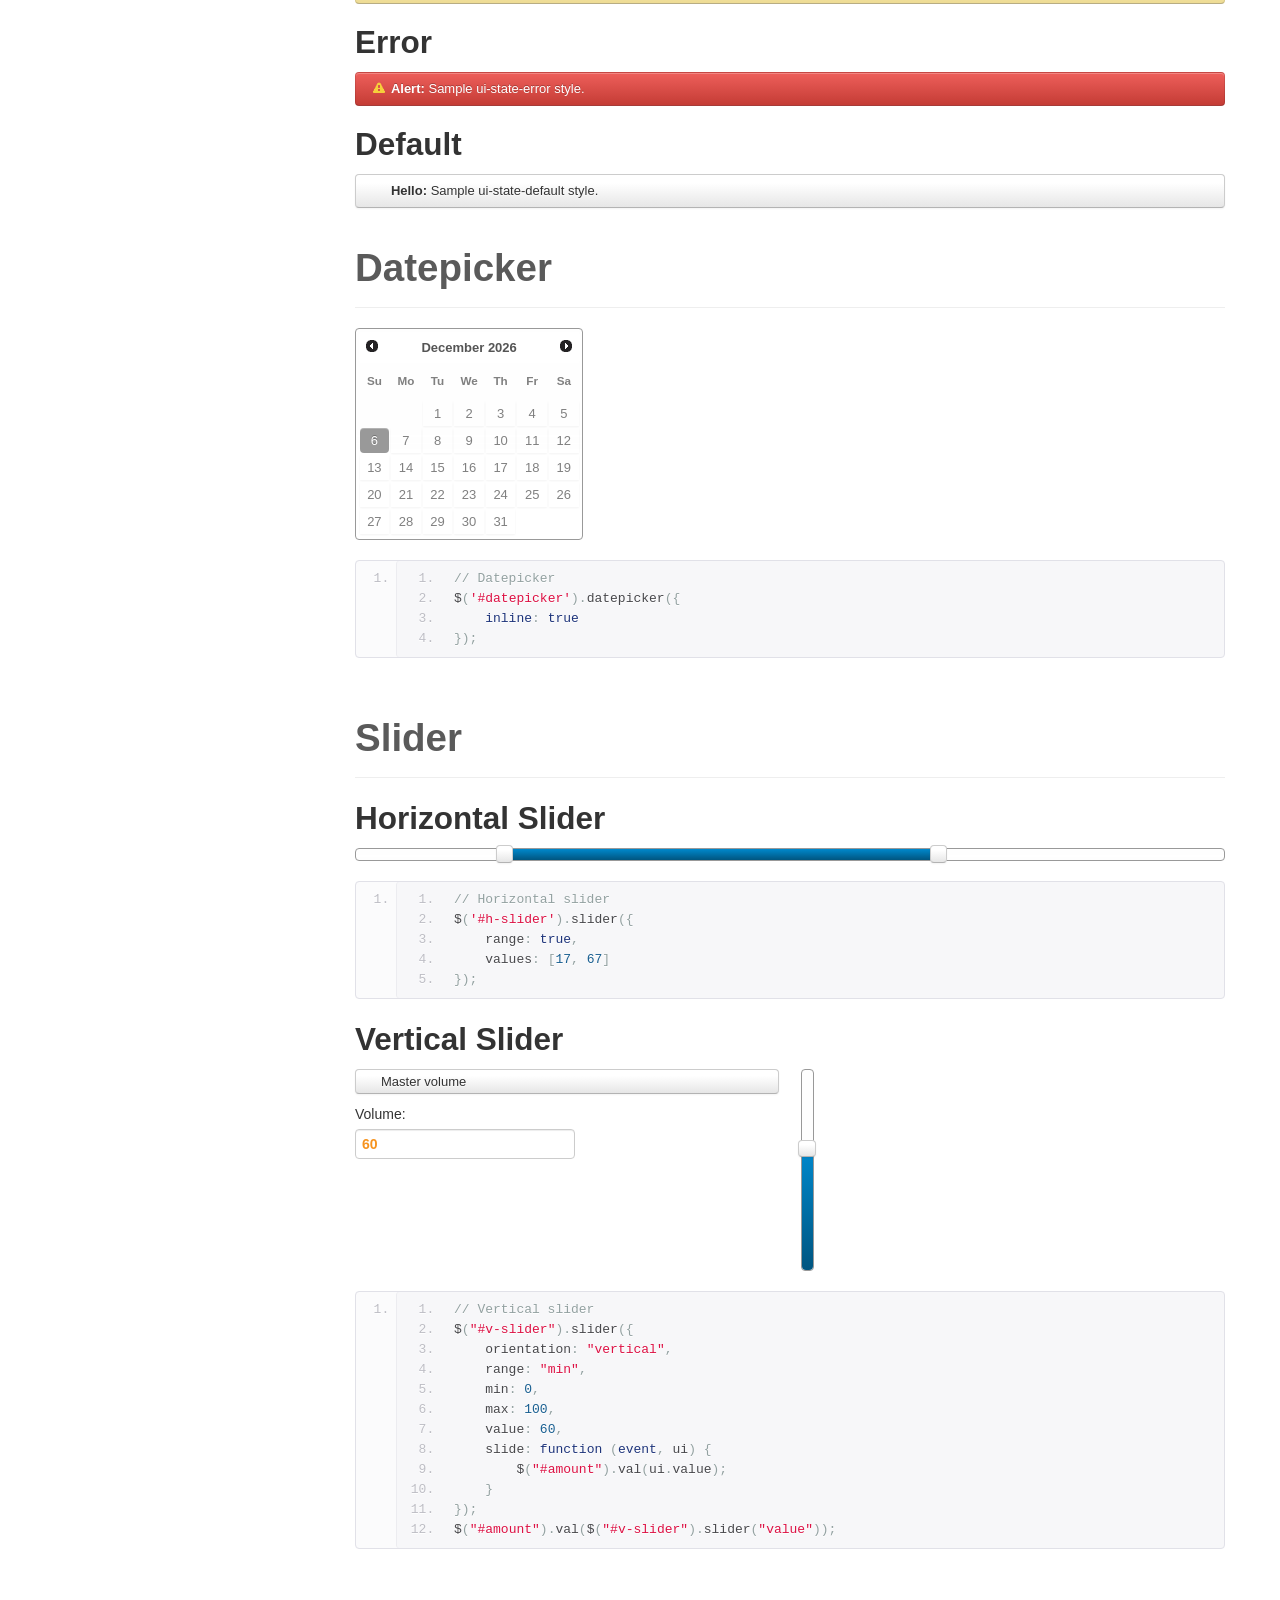
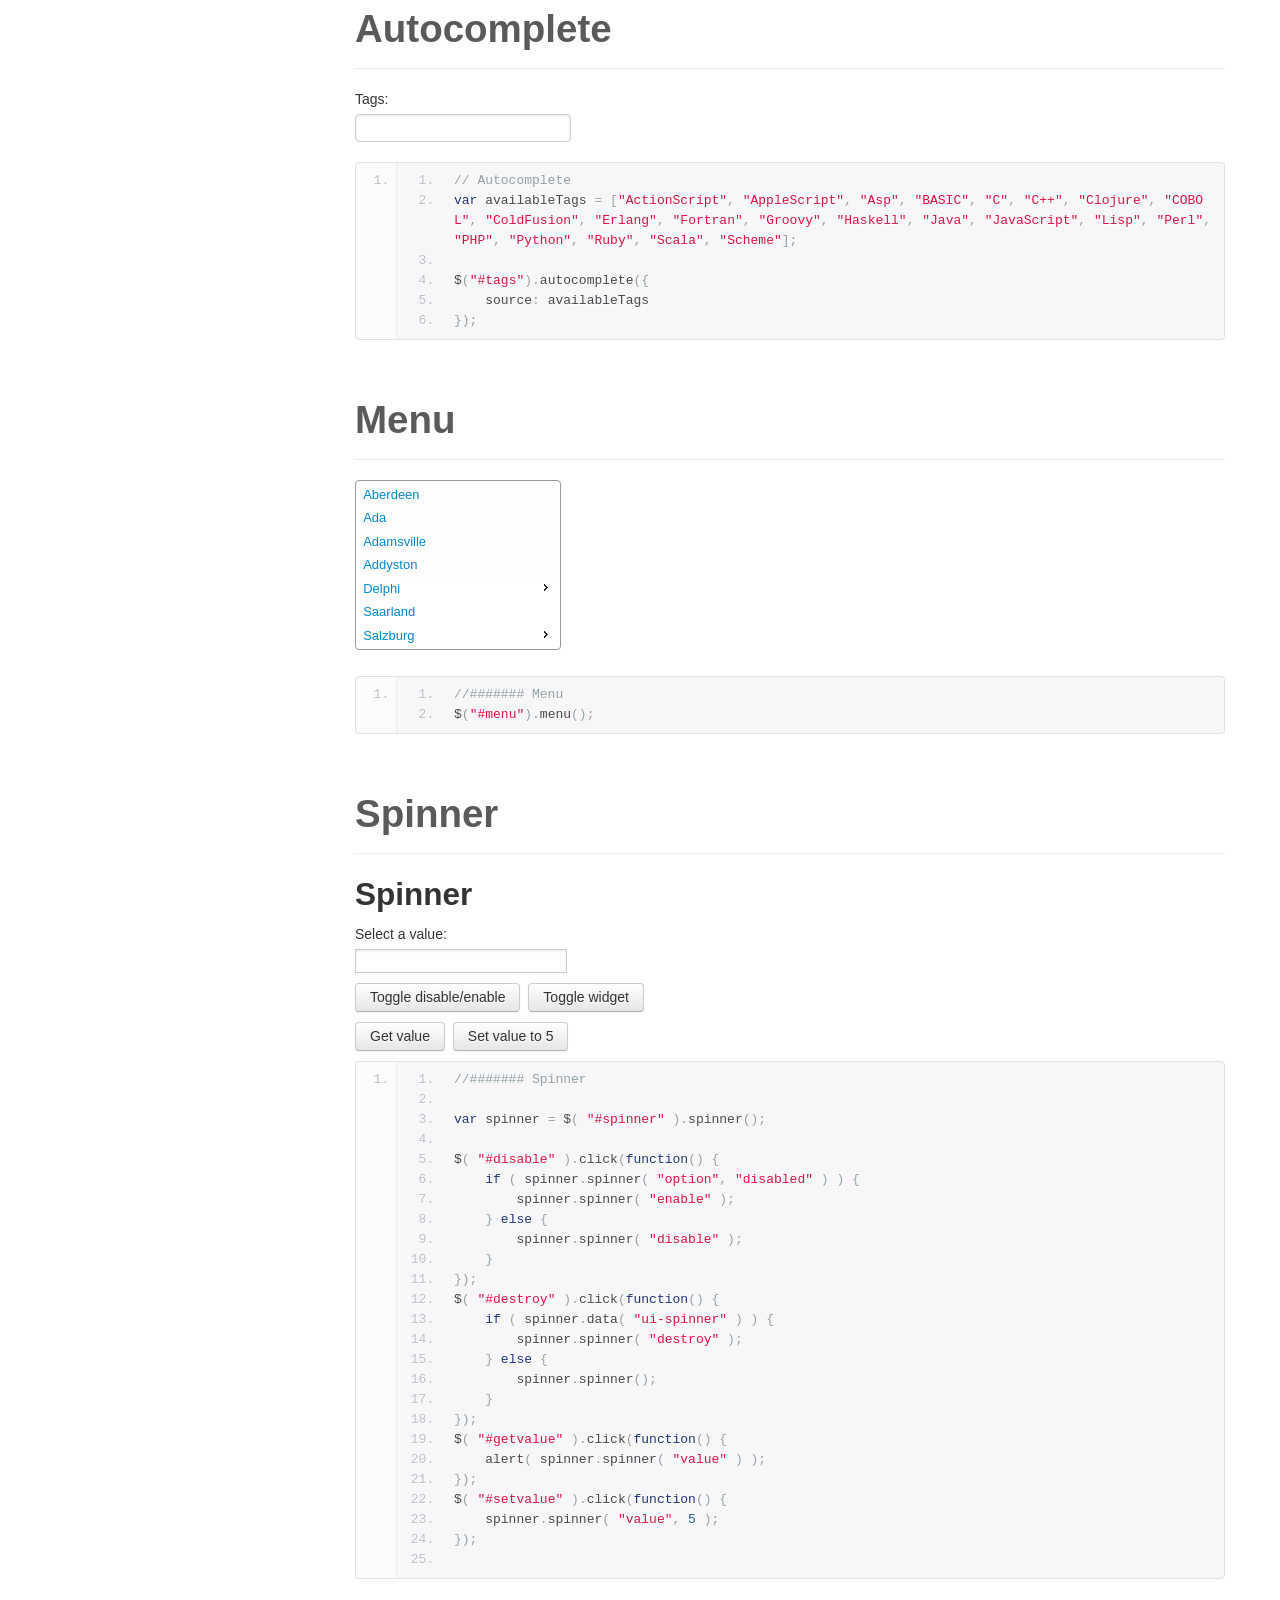
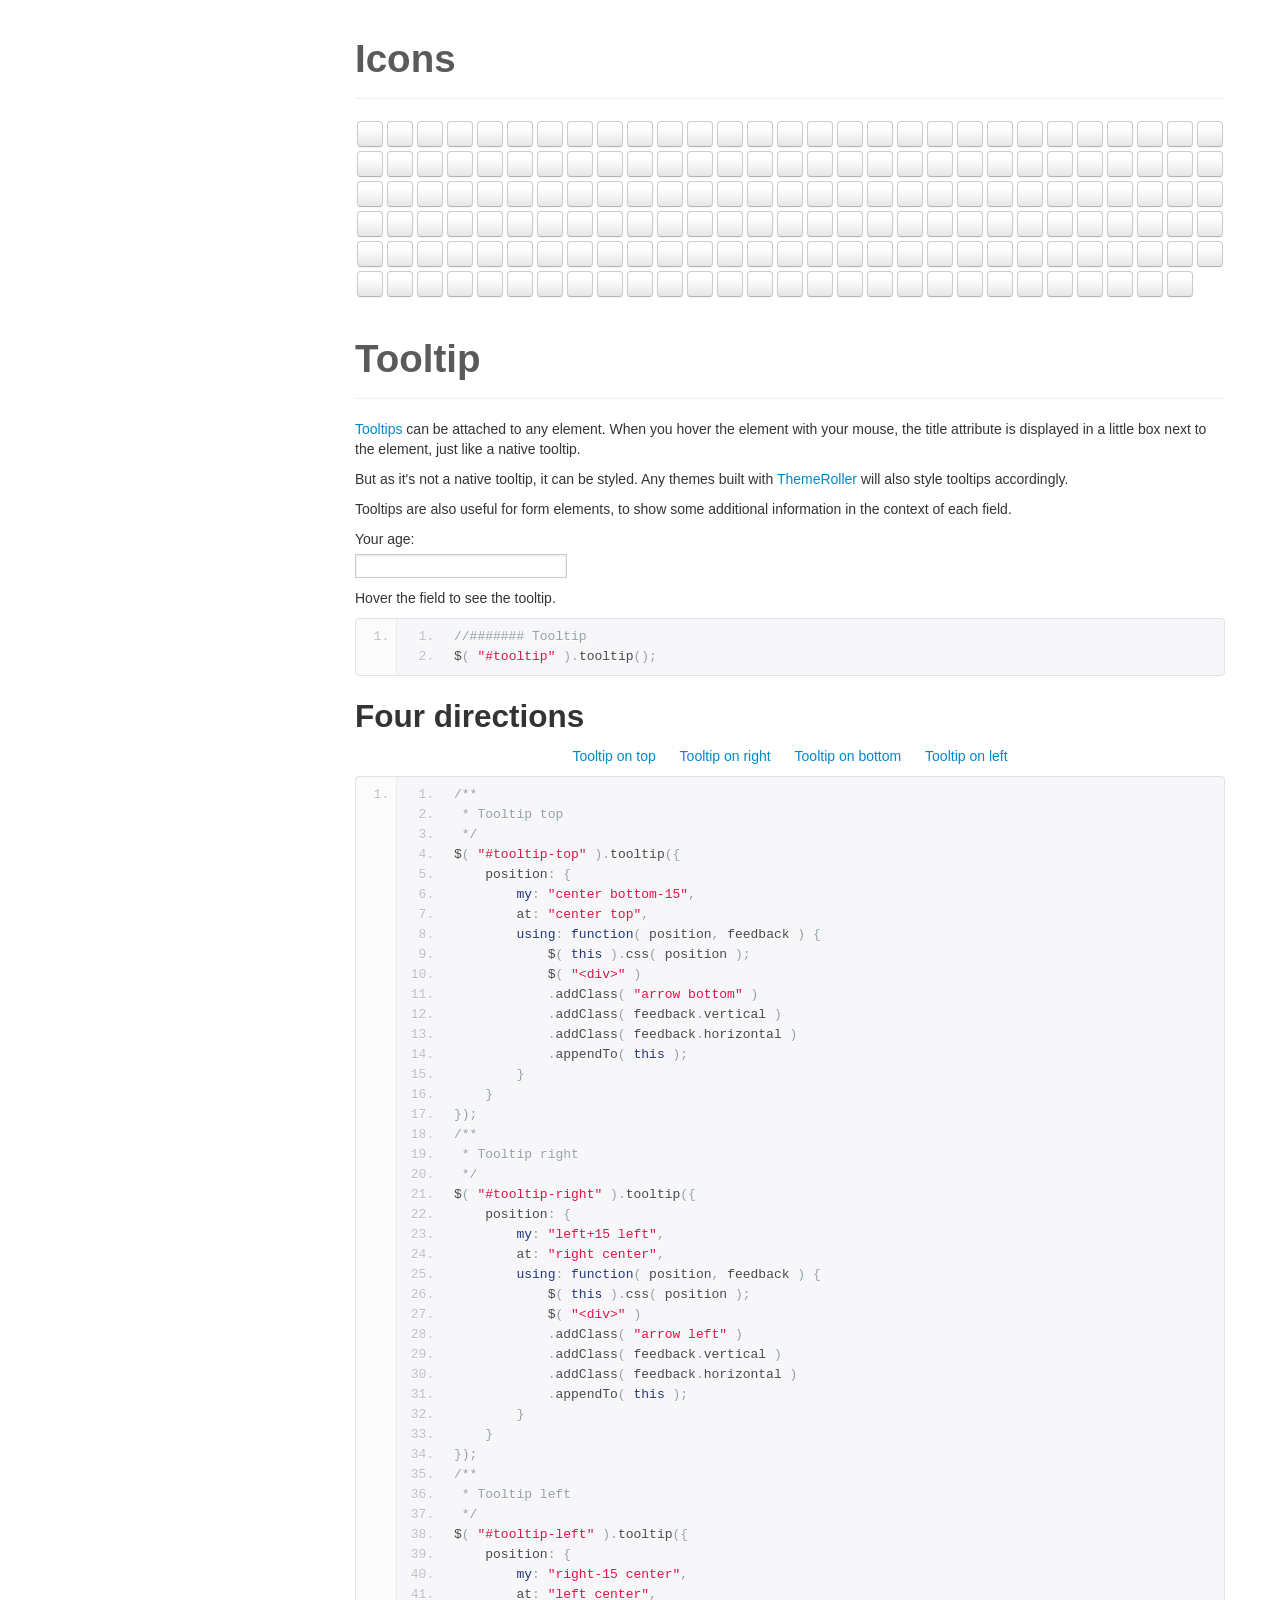
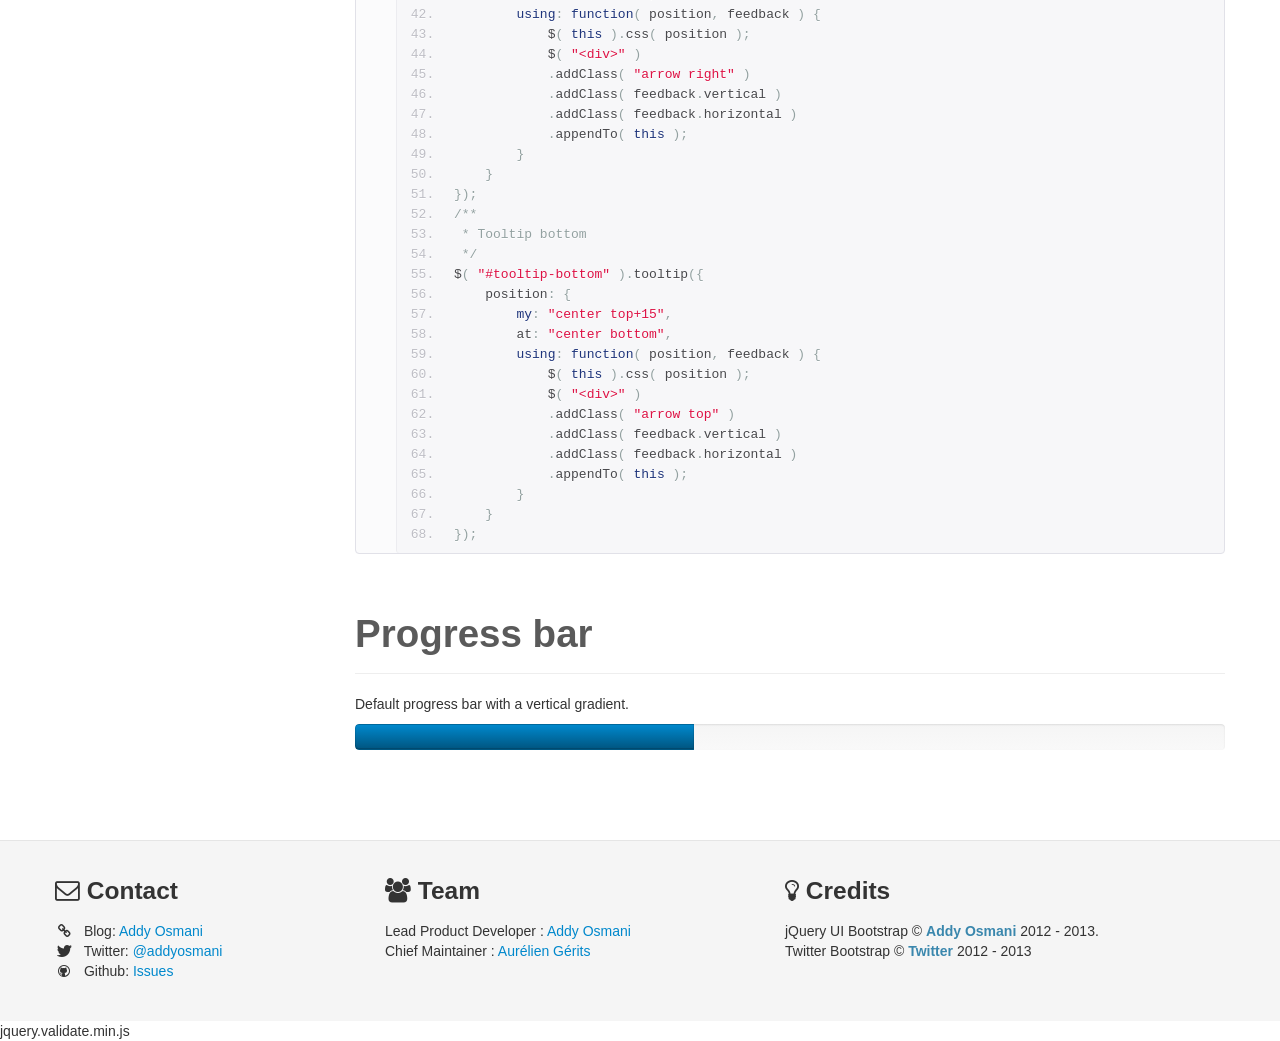
==== commit fca6a01c: "bootstrap05" ====
--- a/examples/quickstart/src/main/webapp/static/led/ownerProfile.html
+++ b/examples/quickstart/src/main/webapp/static/led/ownerProfile.html
@@ -9,19 +9,19 @@
 
     <!-- Le styles -->
 	<!-- Use the raw LESS for debugging purposes -->
-	<!--link rel="stylesheet/less" href="../jquery-ui-bootstrap-05/less/style.less">
-	<script src="../jquery-ui-bootstrap-05/assets/js/less-1.4.2.min.js"></script>-->
+	<!--link rel="stylesheet/less" href="../bootstrap05/less/style.less">
+	<script src="../bootstrap05/assets/js/less-1.4.2.min.js"></script>-->
 	<!-- for PROD use the compiled CSS -->
-    <link type="text/css" href="../jquery-ui-bootstrap-05/less/style.min.css" rel="stylesheet" />
-    <link rel="stylesheet" href="../jquery-ui-bootstrap-05/assets/css/font-awesome.min.css">
+    <link type="text/css" href="../bootstrap05/less/style.min.css" rel="stylesheet" />
+    <link rel="stylesheet" href="../bootstrap05/assets/css/font-awesome.min.css">
     <!--[if IE 7]>
-    <link rel="stylesheet" href="../jquery-ui-bootstrap-05/assets/css/font-awesome-ie7.min.css">
+    <link rel="stylesheet" href="../bootstrap05/assets/css/font-awesome-ie7.min.css">
     <![endif]-->
     <!--[if lt IE 9]>
-    <link rel="stylesheet" href="../jquery-ui-bootstrap-05/css/custom-theme/jquery.ui.1.10.2.ie.css">
+    <link rel="stylesheet" href="../bootstrap05/css/custom-theme/jquery.ui.1.10.2.ie.css">
     <![endif]-->
-    <link rel="stylesheet" href="../jquery-ui-bootstrap-05/assets/css/docs.css">
-    <link rel="stylesheet" href="../jquery-ui-bootstrap-05/assets/js/google-code-prettify/prettify.css">
+    <link rel="stylesheet" href="../bootstrap05/assets/css/docs.css">
+    <link rel="stylesheet" href="../bootstrap05/assets/js/google-code-prettify/prettify.css">
 
     <!-- Le HTML5 shim, for IE6-8 support of HTML5 elements -->
     <!--[if lt IE 9]>
@@ -29,15 +29,15 @@
     <![endif]-->
 
     <!-- Le fav and touch icons -->
-    <link rel="apple-touch-icon-precomposed" sizes="144x144" href="../jquery-ui-bootstrap-05/assets/ico/apple-touch-icon-144-precomposed.png">
-    <link rel="apple-touch-icon-precomposed" sizes="114x114" href="../jquery-ui-bootstrap-05/assets/ico/apple-touch-icon-114-precomposed.png">
-    <link rel="apple-touch-icon-precomposed" sizes="72x72" href="../jquery-ui-bootstrap-05/assets/ico/apple-touch-icon-72-precomposed.png">
-    <link rel="apple-touch-icon-precomposed" href="../jquery-ui-bootstrap-05/assets/ico/apple-touch-icon-57-precomposed.png">
-    <link rel="shortcut icon" href="../jquery-ui-bootstrap-05/assets/ico/favicon.png">
+    <link rel="apple-touch-icon-precomposed" sizes="144x144" href="../bootstrap05/assets/ico/apple-touch-icon-144-precomposed.png">
+    <link rel="apple-touch-icon-precomposed" sizes="114x114" href="../bootstrap05/assets/ico/apple-touch-icon-114-precomposed.png">
+    <link rel="apple-touch-icon-precomposed" sizes="72x72" href="../bootstrap05/assets/ico/apple-touch-icon-72-precomposed.png">
+    <link rel="apple-touch-icon-precomposed" href="../bootstrap05/assets/ico/apple-touch-icon-57-precomposed.png">
+    <link rel="shortcut icon" href="../bootstrap05/assets/ico/favicon.png">
     
     <!-- wizard custom styles -->
-	<link href="../twitter-bootstrap-wizard/examples/custom.css" rel="stylesheet">
-	<link href="../twitter-bootstrap-wizard/prettify.css" rel="stylesheet">
+	<link href="../wizard/examples/custom.css" rel="stylesheet">
+	<link href="../wizard/prettify.css" rel="stylesheet">
 
 </head>
 
@@ -79,7 +79,7 @@
 							Switch Theme <b class="caret"></b>
 						</a>
 						<ul class="dropdown-menu" role="menu" aria-labelledby="dropdownMenu">
-							<li><a tabindex="-1" href="../jquery-ui-bootstrap-05/index.html">Default Bootstrap Theme (Non LESS'd)</a></li>
+							<li><a tabindex="-1" href="../bootstrap05/index.html">Default Bootstrap Theme (Non LESS'd)</a></li>
 							<li><a tabindex="-1" href="../united/index.html">United Theme via Bootswatch (LESS'd)</a></li>
 							<li><a tabindex="-1" href="./index.html">Default Bootstrap Theme (LESS'd)</a></li>
 						</ul>
@@ -1264,17 +1264,17 @@
     </div>
 </footer>
 <!-- Placed at the end of the document so the pages load faster -->
-<script src="../jquery-ui-bootstrap-05/assets/js/jquery-1.9.1.min.js"></script>
-<script src="../jquery-ui-bootstrap-05/assets/js/bootstrap.min.js"></script>
-<script src="../jquery-ui-bootstrap-05/assets/js/holder.js"></script>
-<script src="../jquery-ui-bootstrap-05/assets/js/jquery-ui-1.10.3.custom.min.js"></script>
-<script src="../jquery-ui-bootstrap-05/assets/js/google-code-prettify/prettify.js"></script>
-<script src="../jquery-ui-bootstrap-05/assets/js/docs.js"></script>
-<script src="../jquery-ui-bootstrap-05/assets/js/demo.js"></script>
+<script src="../bootstrap05/assets/js/jquery-1.9.1.min.js"></script>
+<script src="../bootstrap05/assets/js/bootstrap.min.js"></script>
+<script src="../bootstrap05/assets/js/holder.js"></script>
+<script src="../bootstrap05/assets/js/jquery-ui-1.10.3.custom.min.js"></script>
+<script src="../bootstrap05/assets/js/google-code-prettify/prettify.js"></script>
+<script src="../bootstrap05/assets/js/docs.js"></script>
+<script src="../bootstrap05/assets/js/demo.js"></script>
 
 <script src="../jquery/jquery.validate.min.js"></script>
-<script src="../twitter-bootstrap-wizard/jquery.bootstrap.wizard.js"></script>
-	<script src="../twitter-bootstrap-wizard/prettify.js"></script>
+<script src="../wizard/jquery.bootstrap.wizard.js"></script>
+	<script src="../wizard/prettify.js"></script>
 	jquery.validate.min.js
 	<script>
 	$(document).ready(function() {
--- a/examples/quickstart/src/main/webapp/static/bootstrap05/less/style.min.css
+++ b/examples/quickstart/src/main/webapp/static/bootstrap05/less/style.min.css
@@ -0,0 +1,1336 @@
+.clearfix{*zoom:1}.clearfix:before,.clearfix:after{display:table;content:"";line-height:0}
+.clearfix:after{clear:both}
+.hide-text{font:0/0 a;color:transparent;text-shadow:none;background-color:transparent;border:0}
+.input-block-level{display:block;width:100%;min-height:30px;-webkit-box-sizing:border-box;-moz-box-sizing:border-box;box-sizing:border-box}
+article,aside,details,figcaption,figure,footer,header,hgroup,nav,section{display:block}
+audio,canvas,video{display:inline-block;*display:inline;*zoom:1}
+audio:not([controls]){display:none}
+html{font-size:100%;-webkit-text-size-adjust:100%;-ms-text-size-adjust:100%}
+a:focus{outline:thin dotted #333;outline:5px auto -webkit-focus-ring-color;outline-offset:-2px}
+a:hover,a:active{outline:0}
+sub,sup{position:relative;font-size:75%;line-height:0;vertical-align:baseline}
+sup{top:-0.5em}
+sub{bottom:-0.25em}
+img{max-width:100%;width:auto\9;height:auto;vertical-align:middle;border:0;-ms-interpolation-mode:bicubic}
+#map_canvas img,.google-maps img{max-width:none}
+button,input,select,textarea{margin:0;font-size:100%;vertical-align:middle}
+button,input{*overflow:visible;line-height:normal}
+button::-moz-focus-inner,input::-moz-focus-inner{padding:0;border:0}
+button,html input[type="button"],input[type="reset"],input[type="submit"]{-webkit-appearance:button;cursor:pointer}
+label,select,button,input[type="button"],input[type="reset"],input[type="submit"],input[type="radio"],input[type="checkbox"]{cursor:pointer}
+input[type="search"]{-webkit-box-sizing:content-box;-moz-box-sizing:content-box;box-sizing:content-box;-webkit-appearance:textfield}
+input[type="search"]::-webkit-search-decoration,input[type="search"]::-webkit-search-cancel-button{-webkit-appearance:none}
+textarea{overflow:auto;vertical-align:top}
+@media print{*{text-shadow:none !important;color:#000 !important;background:transparent !important;box-shadow:none !important} a,a:visited{text-decoration:underline} a[href]:after{content:" (" attr(href) ")"} abbr[title]:after{content:" (" attr(title) ")"} .ir a:after,a[href^="javascript:"]:after,a[href^="#"]:after{content:""} pre,blockquote{border:1px solid #999;page-break-inside:avoid} thead{display:table-header-group} tr,img{page-break-inside:avoid} img{max-width:100% !important} @page {margin:.5cm}p,h2,h3{orphans:3;widows:3} h2,h3{page-break-after:avoid}}body{margin:0;font-family:"Helvetica Neue",Helvetica,Arial,sans-serif;font-size:14px;line-height:20px;color:#333;background-color:#fff}
+a{color:#08c;text-decoration:none}
+a:hover,a:focus{color:#005580;text-decoration:underline}
+.img-rounded{-webkit-border-radius:6px;-moz-border-radius:6px;border-radius:6px}
+.img-polaroid{padding:4px;background-color:#fff;border:1px solid #ccc;border:1px solid rgba(0,0,0,0.2);-webkit-box-shadow:0 1px 3px rgba(0,0,0,0.1);-moz-box-shadow:0 1px 3px rgba(0,0,0,0.1);box-shadow:0 1px 3px rgba(0,0,0,0.1)}
+.img-circle{-webkit-border-radius:500px;-moz-border-radius:500px;border-radius:500px}
+.row{margin-left:-20px;*zoom:1}.row:before,.row:after{display:table;content:"";line-height:0}
+.row:after{clear:both}
+[class*="span"]{float:left;min-height:1px;margin-left:20px}
+.container,.navbar-static-top .container,.navbar-fixed-top .container,.navbar-fixed-bottom .container{width:940px}
+.span12{width:940px}
+.span11{width:860px}
+.span10{width:780px}
+.span9{width:700px}
+.span8{width:620px}
+.span7{width:540px}
+.span6{width:460px}
+.span5{width:380px}
+.span4{width:300px}
+.span3{width:220px}
+.span2{width:140px}
+.span1{width:60px}
+.offset12{margin-left:980px}
+.offset11{margin-left:900px}
+.offset10{margin-left:820px}
+.offset9{margin-left:740px}
+.offset8{margin-left:660px}
+.offset7{margin-left:580px}
+.offset6{margin-left:500px}
+.offset5{margin-left:420px}
+.offset4{margin-left:340px}
+.offset3{margin-left:260px}
+.offset2{margin-left:180px}
+.offset1{margin-left:100px}
+.row-fluid{width:100%;*zoom:1}.row-fluid:before,.row-fluid:after{display:table;content:"";line-height:0}
+.row-fluid:after{clear:both}
+.row-fluid [class*="span"]{display:block;width:100%;min-height:30px;-webkit-box-sizing:border-box;-moz-box-sizing:border-box;box-sizing:border-box;float:left;margin-left:2.127659574468085%;*margin-left:2.074468085106383%}
+.row-fluid [class*="span"]:first-child{margin-left:0}
+.row-fluid .controls-row [class*="span"]+[class*="span"]{margin-left:2.127659574468085%}
+.row-fluid .span12{width:100%;*width:99.94680851063829%}
+.row-fluid .span11{width:91.48936170212765%;*width:91.43617021276594%}
+.row-fluid .span10{width:82.97872340425532%;*width:82.92553191489361%}
+.row-fluid .span9{width:74.46808510638297%;*width:74.41489361702126%}
+.row-fluid .span8{width:65.95744680851064%;*width:65.90425531914893%}
+.row-fluid .span7{width:57.44680851063829%;*width:57.39361702127659%}
+.row-fluid .span6{width:48.93617021276595%;*width:48.88297872340425%}
+.row-fluid .span5{width:40.42553191489362%;*width:40.37234042553192%}
+.row-fluid .span4{width:31.914893617021278%;*width:31.861702127659576%}
+.row-fluid .span3{width:23.404255319148934%;*width:23.351063829787233%}
+.row-fluid .span2{width:14.893617021276595%;*width:14.840425531914894%}
+.row-fluid .span1{width:6.382978723404255%;*width:6.329787234042553%}
+.row-fluid .offset12{margin-left:104.25531914893617%;*margin-left:104.14893617021275%}
+.row-fluid .offset12:first-child{margin-left:102.12765957446808%;*margin-left:102.02127659574467%}
+.row-fluid .offset11{margin-left:95.74468085106382%;*margin-left:95.6382978723404%}
+.row-fluid .offset11:first-child{margin-left:93.61702127659574%;*margin-left:93.51063829787232%}
+.row-fluid .offset10{margin-left:87.23404255319149%;*margin-left:87.12765957446807%}
+.row-fluid .offset10:first-child{margin-left:85.1063829787234%;*margin-left:84.99999999999999%}
+.row-fluid .offset9{margin-left:78.72340425531914%;*margin-left:78.61702127659572%}
+.row-fluid .offset9:first-child{margin-left:76.59574468085106%;*margin-left:76.48936170212764%}
+.row-fluid .offset8{margin-left:70.2127659574468%;*margin-left:70.10638297872339%}
+.row-fluid .offset8:first-child{margin-left:68.08510638297872%;*margin-left:67.9787234042553%}
+.row-fluid .offset7{margin-left:61.70212765957446%;*margin-left:61.59574468085106%}
+.row-fluid .offset7:first-child{margin-left:59.574468085106375%;*margin-left:59.46808510638297%}
+.row-fluid .offset6{margin-left:53.191489361702125%;*margin-left:53.085106382978715%}
+.row-fluid .offset6:first-child{margin-left:51.063829787234035%;*margin-left:50.95744680851063%}
+.row-fluid .offset5{margin-left:44.68085106382979%;*margin-left:44.57446808510638%}
+.row-fluid .offset5:first-child{margin-left:42.5531914893617%;*margin-left:42.4468085106383%}
+.row-fluid .offset4{margin-left:36.170212765957444%;*margin-left:36.06382978723405%}
+.row-fluid .offset4:first-child{margin-left:34.04255319148936%;*margin-left:33.93617021276596%}
+.row-fluid .offset3{margin-left:27.659574468085104%;*margin-left:27.5531914893617%}
+.row-fluid .offset3:first-child{margin-left:25.53191489361702%;*margin-left:25.425531914893618%}
+.row-fluid .offset2{margin-left:19.148936170212764%;*margin-left:19.04255319148936%}
+.row-fluid .offset2:first-child{margin-left:17.02127659574468%;*margin-left:16.914893617021278%}
+.row-fluid .offset1{margin-left:10.638297872340425%;*margin-left:10.53191489361702%}
+.row-fluid .offset1:first-child{margin-left:8.51063829787234%;*margin-left:8.404255319148938%}
+[class*="span"].hide,.row-fluid [class*="span"].hide{display:none}
+[class*="span"].pull-right,.row-fluid [class*="span"].pull-right{float:right}
+.container{margin-right:auto;margin-left:auto;*zoom:1}.container:before,.container:after{display:table;content:"";line-height:0}
+.container:after{clear:both}
+.container-fluid{padding-right:20px;padding-left:20px;*zoom:1}.container-fluid:before,.container-fluid:after{display:table;content:"";line-height:0}
+.container-fluid:after{clear:both}
+p{margin:0 0 10px}
+.lead{margin-bottom:20px;font-size:21px;font-weight:200;line-height:30px}
+small{font-size:85%}
+strong{font-weight:bold}
+em{font-style:italic}
+cite{font-style:normal}
+.muted{color:#999}
+a.muted:hover,a.muted:focus{color:#808080}
+.text-warning{color:#c09853}
+a.text-warning:hover,a.text-warning:focus{color:#a47e3c}
+.text-error{color:#b94a48}
+a.text-error:hover,a.text-error:focus{color:#953b39}
+.text-info{color:#3a87ad}
+a.text-info:hover,a.text-info:focus{color:#2d6987}
+.text-success{color:#468847}
+a.text-success:hover,a.text-success:focus{color:#356635}
+.text-left{text-align:left}
+.text-right{text-align:right}
+.text-center{text-align:center}
+h1,h2,h3,h4,h5,h6{margin:10px 0;font-family:inherit;font-weight:bold;line-height:20px;color:inherit;text-rendering:optimizelegibility}h1 small,h2 small,h3 small,h4 small,h5 small,h6 small{font-weight:normal;line-height:1;color:#999}
+h1,h2,h3{line-height:40px}
+h1{font-size:38.5px}
+h2{font-size:31.5px}
+h3{font-size:24.5px}
+h4{font-size:17.5px}
+h5{font-size:14px}
+h6{font-size:11.9px}
+h1 small{font-size:24.5px}
+h2 small{font-size:17.5px}
+h3 small{font-size:14px}
+h4 small{font-size:14px}
+.page-header{padding-bottom:9px;margin:20px 0 30px;border-bottom:1px solid #eee}
+ul,ol{padding:0;margin:0 0 10px 25px}
+ul ul,ul ol,ol ol,ol ul{margin-bottom:0}
+li{line-height:20px}
+ul.unstyled,ol.unstyled{margin-left:0;list-style:none}
+ul.inline,ol.inline{margin-left:0;list-style:none}ul.inline>li,ol.inline>li{display:inline-block;*display:inline;*zoom:1;padding-left:5px;padding-right:5px}
+dl{margin-bottom:20px}
+dt,dd{line-height:20px}
+dt{font-weight:bold}
+dd{margin-left:10px}
+.dl-horizontal{*zoom:1}.dl-horizontal:before,.dl-horizontal:after{display:table;content:"";line-height:0}
+.dl-horizontal:after{clear:both}
+.dl-horizontal dt{float:left;width:160px;clear:left;text-align:right;overflow:hidden;text-overflow:ellipsis;white-space:nowrap}
+.dl-horizontal dd{margin-left:180px}
+hr{margin:20px 0;border:0;border-top:1px solid #eee;border-bottom:1px solid #fff}
+abbr[title],abbr[data-original-title]{cursor:help;border-bottom:1px dotted #999}
+abbr.initialism{font-size:90%;text-transform:uppercase}
+blockquote{padding:0 0 0 15px;margin:0 0 20px;border-left:5px solid #eee}blockquote p{margin-bottom:0;font-size:17.5px;font-weight:300;line-height:1.25}
+blockquote small{display:block;line-height:20px;color:#999}blockquote small:before{content:'\2014 \00A0'}
+blockquote.pull-right{float:right;padding-right:15px;padding-left:0;border-right:5px solid #eee;border-left:0}blockquote.pull-right p,blockquote.pull-right small{text-align:right}
+blockquote.pull-right small:before{content:''}
+blockquote.pull-right small:after{content:'\00A0 \2014'}
+q:before,q:after,blockquote:before,blockquote:after{content:""}
+address{display:block;margin-bottom:20px;font-style:normal;line-height:20px}
+code,pre{padding:0 3px 2px;font-family:Monaco,Menlo,Consolas,"Courier New",monospace;font-size:12px;color:#333;-webkit-border-radius:3px;-moz-border-radius:3px;border-radius:3px}
+code{padding:2px 4px;color:#d14;background-color:#f7f7f9;border:1px solid #e1e1e8;white-space:nowrap}
+pre{display:block;padding:9.5px;margin:0 0 10px;font-size:13px;line-height:20px;word-break:break-all;word-wrap:break-word;white-space:pre;white-space:pre-wrap;background-color:#f5f5f5;border:1px solid #ccc;border:1px solid rgba(0,0,0,0.15);-webkit-border-radius:4px;-moz-border-radius:4px;border-radius:4px}pre.prettyprint{margin-bottom:20px}
+pre code{padding:0;color:inherit;white-space:pre;white-space:pre-wrap;background-color:transparent;border:0}
+.pre-scrollable{max-height:340px;overflow-y:scroll}
+form{margin:0 0 20px}
+fieldset{padding:0;margin:0;border:0}
+legend{display:block;width:100%;padding:0;margin-bottom:20px;font-size:21px;line-height:40px;color:#333;border:0;border-bottom:1px solid #e5e5e5}legend small{font-size:15px;color:#999}
+label,input,button,select,textarea{font-size:14px;font-weight:normal;line-height:20px}
+input,button,select,textarea{font-family:"Helvetica Neue",Helvetica,Arial,sans-serif}
+label{display:block;margin-bottom:5px}
+select,textarea,input[type="text"],input[type="password"],input[type="datetime"],input[type="datetime-local"],input[type="date"],input[type="month"],input[type="time"],input[type="week"],input[type="number"],input[type="email"],input[type="url"],input[type="search"],input[type="tel"],input[type="color"],.uneditable-input{display:inline-block;height:20px;padding:4px 6px;margin-bottom:10px;font-size:14px;line-height:20px;color:#555;-webkit-border-radius:4px;-moz-border-radius:4px;border-radius:4px;vertical-align:middle}
+input,textarea,.uneditable-input{width:206px}
+textarea{height:auto}
+textarea,input[type="text"],input[type="password"],input[type="datetime"],input[type="datetime-local"],input[type="date"],input[type="month"],input[type="time"],input[type="week"],input[type="number"],input[type="email"],input[type="url"],input[type="search"],input[type="tel"],input[type="color"],.uneditable-input{background-color:#fff;border:1px solid #ccc;-webkit-box-shadow:inset 0 1px 1px rgba(0,0,0,0.075);-moz-box-shadow:inset 0 1px 1px rgba(0,0,0,0.075);box-shadow:inset 0 1px 1px rgba(0,0,0,0.075);-webkit-transition:border linear .2s, box-shadow linear .2s;-moz-transition:border linear .2s, box-shadow linear .2s;-o-transition:border linear .2s, box-shadow linear .2s;transition:border linear .2s, box-shadow linear .2s}textarea:focus,input[type="text"]:focus,input[type="password"]:focus,input[type="datetime"]:focus,input[type="datetime-local"]:focus,input[type="date"]:focus,input[type="month"]:focus,input[type="time"]:focus,input[type="week"]:focus,input[type="number"]:focus,input[type="email"]:focus,input[type="url"]:focus,input[type="search"]:focus,input[type="tel"]:focus,input[type="color"]:focus,.uneditable-input:focus{border-color:rgba(82,168,236,0.8);outline:0;outline:thin dotted \9;-webkit-box-shadow:inset 0 1px 1px rgba(0,0,0,.075), 0 0 8px rgba(82,168,236,.6);-moz-box-shadow:inset 0 1px 1px rgba(0,0,0,.075), 0 0 8px rgba(82,168,236,.6);box-shadow:inset 0 1px 1px rgba(0,0,0,.075), 0 0 8px rgba(82,168,236,.6)}
+input[type="radio"],input[type="checkbox"]{margin:4px 0 0;*margin-top:0;margin-top:1px \9;line-height:normal}
+input[type="file"],input[type="image"],input[type="submit"],input[type="reset"],input[type="button"],input[type="radio"],input[type="checkbox"]{width:auto}
+select,input[type="file"]{height:30px;*margin-top:4px;line-height:30px}
+select{width:220px;border:1px solid #ccc;background-color:#fff}
+select[multiple],select[size]{height:auto}
+select:focus,input[type="file"]:focus,input[type="radio"]:focus,input[type="checkbox"]:focus{outline:thin dotted #333;outline:5px auto -webkit-focus-ring-color;outline-offset:-2px}
+.uneditable-input,.uneditable-textarea{color:#999;background-color:#fcfcfc;border-color:#ccc;-webkit-box-shadow:inset 0 1px 2px rgba(0,0,0,0.025);-moz-box-shadow:inset 0 1px 2px rgba(0,0,0,0.025);box-shadow:inset 0 1px 2px rgba(0,0,0,0.025);cursor:not-allowed}
+.uneditable-input{overflow:hidden;white-space:nowrap}
+.uneditable-textarea{width:auto;height:auto}
+input:-moz-placeholder,textarea:-moz-placeholder{color:#999}
+input:-ms-input-placeholder,textarea:-ms-input-placeholder{color:#999}
+input::-webkit-input-placeholder,textarea::-webkit-input-placeholder{color:#999}
+.radio,.checkbox{min-height:20px;padding-left:20px}
+.radio input[type="radio"],.checkbox input[type="checkbox"]{float:left;margin-left:-20px}
+.controls>.radio:first-child,.controls>.checkbox:first-child{padding-top:5px}
+.radio.inline,.checkbox.inline{display:inline-block;padding-top:5px;margin-bottom:0;vertical-align:middle}
+.radio.inline+.radio.inline,.checkbox.inline+.checkbox.inline{margin-left:10px}
+.input-mini{width:60px}
+.input-small{width:90px}
+.input-medium{width:150px}
+.input-large{width:210px}
+.input-xlarge{width:270px}
+.input-xxlarge{width:530px}
+input[class*="span"],select[class*="span"],textarea[class*="span"],.uneditable-input[class*="span"],.row-fluid input[class*="span"],.row-fluid select[class*="span"],.row-fluid textarea[class*="span"],.row-fluid .uneditable-input[class*="span"]{float:none;margin-left:0}
+.input-append input[class*="span"],.input-append .uneditable-input[class*="span"],.input-prepend input[class*="span"],.input-prepend .uneditable-input[class*="span"],.row-fluid input[class*="span"],.row-fluid select[class*="span"],.row-fluid textarea[class*="span"],.row-fluid .uneditable-input[class*="span"],.row-fluid .input-prepend [class*="span"],.row-fluid .input-append [class*="span"]{display:inline-block}
+input,textarea,.uneditable-input{margin-left:0}
+.controls-row [class*="span"]+[class*="span"]{margin-left:20px}
+input.span12,textarea.span12,.uneditable-input.span12{width:926px}
+input.span11,textarea.span11,.uneditable-input.span11{width:846px}
+input.span10,textarea.span10,.uneditable-input.span10{width:766px}
+input.span9,textarea.span9,.uneditable-input.span9{width:686px}
+input.span8,textarea.span8,.uneditable-input.span8{width:606px}
+input.span7,textarea.span7,.uneditable-input.span7{width:526px}
+input.span6,textarea.span6,.uneditable-input.span6{width:446px}
+input.span5,textarea.span5,.uneditable-input.span5{width:366px}
+input.span4,textarea.span4,.uneditable-input.span4{width:286px}
+input.span3,textarea.span3,.uneditable-input.span3{width:206px}
+input.span2,textarea.span2,.uneditable-input.span2{width:126px}
+input.span1,textarea.span1,.uneditable-input.span1{width:46px}
+.controls-row{*zoom:1}.controls-row:before,.controls-row:after{display:table;content:"";line-height:0}
+.controls-row:after{clear:both}
+.controls-row [class*="span"],.row-fluid .controls-row [class*="span"]{float:left}
+.controls-row .checkbox[class*="span"],.controls-row .radio[class*="span"]{padding-top:5px}
+input[disabled],select[disabled],textarea[disabled],input[readonly],select[readonly],textarea[readonly]{cursor:not-allowed;background-color:#eee}
+input[type="radio"][disabled],input[type="checkbox"][disabled],input[type="radio"][readonly],input[type="checkbox"][readonly]{background-color:transparent}
+.control-group.warning .control-label,.control-group.warning .help-block,.control-group.warning .help-inline{color:#c09853}
+.control-group.warning .checkbox,.control-group.warning .radio,.control-group.warning input,.control-group.warning select,.control-group.warning textarea{color:#c09853}
+.control-group.warning input,.control-group.warning select,.control-group.warning textarea{border-color:#c09853;-webkit-box-shadow:inset 0 1px 1px rgba(0,0,0,0.075);-moz-box-shadow:inset 0 1px 1px rgba(0,0,0,0.075);box-shadow:inset 0 1px 1px rgba(0,0,0,0.075)}.control-group.warning input:focus,.control-group.warning select:focus,.control-group.warning textarea:focus{border-color:#a47e3c;-webkit-box-shadow:inset 0 1px 1px rgba(0,0,0,0.075),0 0 6px #dbc59e;-moz-box-shadow:inset 0 1px 1px rgba(0,0,0,0.075),0 0 6px #dbc59e;box-shadow:inset 0 1px 1px rgba(0,0,0,0.075),0 0 6px #dbc59e}
+.control-group.warning .input-prepend .add-on,.control-group.warning .input-append .add-on{color:#c09853;background-color:#fcf8e3;border-color:#c09853}
+.control-group.error .control-label,.control-group.error .help-block,.control-group.error .help-inline{color:#b94a48}
+.control-group.error .checkbox,.control-group.error .radio,.control-group.error input,.control-group.error select,.control-group.error textarea{color:#b94a48}
+.control-group.error input,.control-group.error select,.control-group.error textarea{border-color:#b94a48;-webkit-box-shadow:inset 0 1px 1px rgba(0,0,0,0.075);-moz-box-shadow:inset 0 1px 1px rgba(0,0,0,0.075);box-shadow:inset 0 1px 1px rgba(0,0,0,0.075)}.control-group.error input:focus,.control-group.error select:focus,.control-group.error textarea:focus{border-color:#953b39;-webkit-box-shadow:inset 0 1px 1px rgba(0,0,0,0.075),0 0 6px #d59392;-moz-box-shadow:inset 0 1px 1px rgba(0,0,0,0.075),0 0 6px #d59392;box-shadow:inset 0 1px 1px rgba(0,0,0,0.075),0 0 6px #d59392}
+.control-group.error .input-prepend .add-on,.control-group.error .input-append .add-on{color:#b94a48;background-color:#f2dede;border-color:#b94a48}
+.control-group.success .control-label,.control-group.success .help-block,.control-group.success .help-inline{color:#468847}
+.control-group.success .checkbox,.control-group.success .radio,.control-group.success input,.control-group.success select,.control-group.success textarea{color:#468847}
+.control-group.success input,.control-group.success select,.control-group.success textarea{border-color:#468847;-webkit-box-shadow:inset 0 1px 1px rgba(0,0,0,0.075);-moz-box-shadow:inset 0 1px 1px rgba(0,0,0,0.075);box-shadow:inset 0 1px 1px rgba(0,0,0,0.075)}.control-group.success input:focus,.control-group.success select:focus,.control-group.success textarea:focus{border-color:#356635;-webkit-box-shadow:inset 0 1px 1px rgba(0,0,0,0.075),0 0 6px #7aba7b;-moz-box-shadow:inset 0 1px 1px rgba(0,0,0,0.075),0 0 6px #7aba7b;box-shadow:inset 0 1px 1px rgba(0,0,0,0.075),0 0 6px #7aba7b}
+.control-group.success .input-prepend .add-on,.control-group.success .input-append .add-on{color:#468847;background-color:#dff0d8;border-color:#468847}
+.control-group.info .control-label,.control-group.info .help-block,.control-group.info .help-inline{color:#3a87ad}
+.control-group.info .checkbox,.control-group.info .radio,.control-group.info input,.control-group.info select,.control-group.info textarea{color:#3a87ad}
+.control-group.info input,.control-group.info select,.control-group.info textarea{border-color:#3a87ad;-webkit-box-shadow:inset 0 1px 1px rgba(0,0,0,0.075);-moz-box-shadow:inset 0 1px 1px rgba(0,0,0,0.075);box-shadow:inset 0 1px 1px rgba(0,0,0,0.075)}.control-group.info input:focus,.control-group.info select:focus,.control-group.info textarea:focus{border-color:#2d6987;-webkit-box-shadow:inset 0 1px 1px rgba(0,0,0,0.075),0 0 6px #7ab5d3;-moz-box-shadow:inset 0 1px 1px rgba(0,0,0,0.075),0 0 6px #7ab5d3;box-shadow:inset 0 1px 1px rgba(0,0,0,0.075),0 0 6px #7ab5d3}
+.control-group.info .input-prepend .add-on,.control-group.info .input-append .add-on{color:#3a87ad;background-color:#d9edf7;border-color:#3a87ad}
+input:focus:invalid,textarea:focus:invalid,select:focus:invalid{color:#b94a48;border-color:#ee5f5b}input:focus:invalid:focus,textarea:focus:invalid:focus,select:focus:invalid:focus{border-color:#e9322d;-webkit-box-shadow:0 0 6px #f8b9b7;-moz-box-shadow:0 0 6px #f8b9b7;box-shadow:0 0 6px #f8b9b7}
+.form-actions{padding:19px 20px 20px;margin-top:20px;margin-bottom:20px;background-color:#f5f5f5;border-top:1px solid #e5e5e5;*zoom:1}.form-actions:before,.form-actions:after{display:table;content:"";line-height:0}
+.form-actions:after{clear:both}
+.help-block,.help-inline{color:#595959}
+.help-block{display:block;margin-bottom:10px}
+.help-inline{display:inline-block;*display:inline;*zoom:1;vertical-align:middle;padding-left:5px}
+.input-append,.input-prepend{display:inline-block;margin-bottom:10px;vertical-align:middle;font-size:0;white-space:nowrap}.input-append input,.input-prepend input,.input-append select,.input-prepend select,.input-append .uneditable-input,.input-prepend .uneditable-input,.input-append .dropdown-menu,.input-prepend .dropdown-menu,.input-append .popover,.input-prepend .popover{font-size:14px}
+.input-append input,.input-prepend input,.input-append select,.input-prepend select,.input-append .uneditable-input,.input-prepend .uneditable-input{position:relative;margin-bottom:0;*margin-left:0;vertical-align:top;-webkit-border-radius:0 4px 4px 0;-moz-border-radius:0 4px 4px 0;border-radius:0 4px 4px 0}.input-append input:focus,.input-prepend input:focus,.input-append select:focus,.input-prepend select:focus,.input-append .uneditable-input:focus,.input-prepend .uneditable-input:focus{z-index:2}
+.input-append .add-on,.input-prepend .add-on{display:inline-block;width:auto;height:20px;min-width:16px;padding:4px 5px;font-size:14px;font-weight:normal;line-height:20px;text-align:center;text-shadow:0 1px 0 #fff;background-color:#eee;border:1px solid #ccc}
+.input-append .add-on,.input-prepend .add-on,.input-append .btn,.input-prepend .btn,.input-append .btn-group>.dropdown-toggle,.input-prepend .btn-group>.dropdown-toggle{vertical-align:top;-webkit-border-radius:0;-moz-border-radius:0;border-radius:0}
+.input-append .active,.input-prepend .active{background-color:#a9dba9;border-color:#46a546}
+.input-prepend .add-on,.input-prepend .btn{margin-right:-1px}
+.input-prepend .add-on:first-child,.input-prepend .btn:first-child{-webkit-border-radius:4px 0 0 4px;-moz-border-radius:4px 0 0 4px;border-radius:4px 0 0 4px}
+.input-append input,.input-append select,.input-append .uneditable-input{-webkit-border-radius:4px 0 0 4px;-moz-border-radius:4px 0 0 4px;border-radius:4px 0 0 4px}.input-append input+.btn-group .btn:last-child,.input-append select+.btn-group .btn:last-child,.input-append .uneditable-input+.btn-group .btn:last-child{-webkit-border-radius:0 4px 4px 0;-moz-border-radius:0 4px 4px 0;border-radius:0 4px 4px 0}
+.input-append .add-on,.input-append .btn,.input-append .btn-group{margin-left:-1px}
+.input-append .add-on:last-child,.input-append .btn:last-child,.input-append .btn-group:last-child>.dropdown-toggle{-webkit-border-radius:0 4px 4px 0;-moz-border-radius:0 4px 4px 0;border-radius:0 4px 4px 0}
+.input-prepend.input-append input,.input-prepend.input-append select,.input-prepend.input-append .uneditable-input{-webkit-border-radius:0;-moz-border-radius:0;border-radius:0}.input-prepend.input-append input+.btn-group .btn,.input-prepend.input-append select+.btn-group .btn,.input-prepend.input-append .uneditable-input+.btn-group .btn{-webkit-border-radius:0 4px 4px 0;-moz-border-radius:0 4px 4px 0;border-radius:0 4px 4px 0}
+.input-prepend.input-append .add-on:first-child,.input-prepend.input-append .btn:first-child{margin-right:-1px;-webkit-border-radius:4px 0 0 4px;-moz-border-radius:4px 0 0 4px;border-radius:4px 0 0 4px}
+.input-prepend.input-append .add-on:last-child,.input-prepend.input-append .btn:last-child{margin-left:-1px;-webkit-border-radius:0 4px 4px 0;-moz-border-radius:0 4px 4px 0;border-radius:0 4px 4px 0}
+.input-prepend.input-append .btn-group:first-child{margin-left:0}
+input.search-query{padding-right:14px;padding-right:4px \9;padding-left:14px;padding-left:4px \9;margin-bottom:0;-webkit-border-radius:15px;-moz-border-radius:15px;border-radius:15px}
+.form-search .input-append .search-query,.form-search .input-prepend .search-query{-webkit-border-radius:0;-moz-border-radius:0;border-radius:0}
+.form-search .input-append .search-query{-webkit-border-radius:14px 0 0 14px;-moz-border-radius:14px 0 0 14px;border-radius:14px 0 0 14px}
+.form-search .input-append .btn{-webkit-border-radius:0 14px 14px 0;-moz-border-radius:0 14px 14px 0;border-radius:0 14px 14px 0}
+.form-search .input-prepend .search-query{-webkit-border-radius:0 14px 14px 0;-moz-border-radius:0 14px 14px 0;border-radius:0 14px 14px 0}
+.form-search .input-prepend .btn{-webkit-border-radius:14px 0 0 14px;-moz-border-radius:14px 0 0 14px;border-radius:14px 0 0 14px}
+.form-search input,.form-inline input,.form-horizontal input,.form-search textarea,.form-inline textarea,.form-horizontal textarea,.form-search select,.form-inline select,.form-horizontal select,.form-search .help-inline,.form-inline .help-inline,.form-horizontal .help-inline,.form-search .uneditable-input,.form-inline .uneditable-input,.form-horizontal .uneditable-input,.form-search .input-prepend,.form-inline .input-prepend,.form-horizontal .input-prepend,.form-search .input-append,.form-inline .input-append,.form-horizontal .input-append{display:inline-block;*display:inline;*zoom:1;margin-bottom:0;vertical-align:middle}
+.form-search .hide,.form-inline .hide,.form-horizontal .hide{display:none}
+.form-search label,.form-inline label,.form-search .btn-group,.form-inline .btn-group{display:inline-block}
+.form-search .input-append,.form-inline .input-append,.form-search .input-prepend,.form-inline .input-prepend{margin-bottom:0}
+.form-search .radio,.form-search .checkbox,.form-inline .radio,.form-inline .checkbox{padding-left:0;margin-bottom:0;vertical-align:middle}
+.form-search .radio input[type="radio"],.form-search .checkbox input[type="checkbox"],.form-inline .radio input[type="radio"],.form-inline .checkbox input[type="checkbox"]{float:left;margin-right:3px;margin-left:0}
+.control-group{margin-bottom:10px}
+legend+.control-group{margin-top:20px;-webkit-margin-top-collapse:separate}
+.form-horizontal .control-group{margin-bottom:20px;*zoom:1}.form-horizontal .control-group:before,.form-horizontal .control-group:after{display:table;content:"";line-height:0}
+.form-horizontal .control-group:after{clear:both}
+.form-horizontal .control-label{float:left;width:160px;padding-top:5px;text-align:right}
+.form-horizontal .controls{*display:inline-block;*padding-left:20px;margin-left:180px;*margin-left:0}.form-horizontal .controls:first-child{*padding-left:180px}
+.form-horizontal .help-block{margin-bottom:0}
+.form-horizontal input+.help-block,.form-horizontal select+.help-block,.form-horizontal textarea+.help-block,.form-horizontal .uneditable-input+.help-block,.form-horizontal .input-prepend+.help-block,.form-horizontal .input-append+.help-block{margin-top:10px}
+.form-horizontal .form-actions{padding-left:180px}
+table{max-width:100%;background-color:transparent;border-collapse:collapse;border-spacing:0}
+.table{width:100%;margin-bottom:20px}.table th,.table td{padding:8px;line-height:20px;text-align:left;vertical-align:top;border-top:1px solid #ddd}
+.table th{font-weight:bold}
+.table thead th{vertical-align:bottom}
+.table caption+thead tr:first-child th,.table caption+thead tr:first-child td,.table colgroup+thead tr:first-child th,.table colgroup+thead tr:first-child td,.table thead:first-child tr:first-child th,.table thead:first-child tr:first-child td{border-top:0}
+.table tbody+tbody{border-top:2px solid #ddd}
+.table .table{background-color:#fff}
+.table-condensed th,.table-condensed td{padding:4px 5px}
+.table-bordered{border:1px solid #ddd;border-collapse:separate;*border-collapse:collapse;border-left:0;-webkit-border-radius:4px;-moz-border-radius:4px;border-radius:4px}.table-bordered th,.table-bordered td{border-left:1px solid #ddd}
+.table-bordered caption+thead tr:first-child th,.table-bordered caption+tbody tr:first-child th,.table-bordered caption+tbody tr:first-child td,.table-bordered colgroup+thead tr:first-child th,.table-bordered colgroup+tbody tr:first-child th,.table-bordered colgroup+tbody tr:first-child td,.table-bordered thead:first-child tr:first-child th,.table-bordered tbody:first-child tr:first-child th,.table-bordered tbody:first-child tr:first-child td{border-top:0}
+.table-bordered thead:first-child tr:first-child>th:first-child,.table-bordered tbody:first-child tr:first-child>td:first-child,.table-bordered tbody:first-child tr:first-child>th:first-child{-webkit-border-top-left-radius:4px;-moz-border-radius-topleft:4px;border-top-left-radius:4px}
+.table-bordered thead:first-child tr:first-child>th:last-child,.table-bordered tbody:first-child tr:first-child>td:last-child,.table-bordered tbody:first-child tr:first-child>th:last-child{-webkit-border-top-right-radius:4px;-moz-border-radius-topright:4px;border-top-right-radius:4px}
+.table-bordered thead:last-child tr:last-child>th:first-child,.table-bordered tbody:last-child tr:last-child>td:first-child,.table-bordered tbody:last-child tr:last-child>th:first-child,.table-bordered tfoot:last-child tr:last-child>td:first-child,.table-bordered tfoot:last-child tr:last-child>th:first-child{-webkit-border-bottom-left-radius:4px;-moz-border-radius-bottomleft:4px;border-bottom-left-radius:4px}
+.table-bordered thead:last-child tr:last-child>th:last-child,.table-bordered tbody:last-child tr:last-child>td:last-child,.table-bordered tbody:last-child tr:last-child>th:last-child,.table-bordered tfoot:last-child tr:last-child>td:last-child,.table-bordered tfoot:last-child tr:last-child>th:last-child{-webkit-border-bottom-right-radius:4px;-moz-border-radius-bottomright:4px;border-bottom-right-radius:4px}
+.table-bordered tfoot+tbody:last-child tr:last-child td:first-child{-webkit-border-bottom-left-radius:0;-moz-border-radius-bottomleft:0;border-bottom-left-radius:0}
+.table-bordered tfoot+tbody:last-child tr:last-child td:last-child{-webkit-border-bottom-right-radius:0;-moz-border-radius-bottomright:0;border-bottom-right-radius:0}
+.table-bordered caption+thead tr:first-child th:first-child,.table-bordered caption+tbody tr:first-child td:first-child,.table-bordered colgroup+thead tr:first-child th:first-child,.table-bordered colgroup+tbody tr:first-child td:first-child{-webkit-border-top-left-radius:4px;-moz-border-radius-topleft:4px;border-top-left-radius:4px}
+.table-bordered caption+thead tr:first-child th:last-child,.table-bordered caption+tbody tr:first-child td:last-child,.table-bordered colgroup+thead tr:first-child th:last-child,.table-bordered colgroup+tbody tr:first-child td:last-child{-webkit-border-top-right-radius:4px;-moz-border-radius-topright:4px;border-top-right-radius:4px}
+.table-striped tbody>tr:nth-child(odd)>td,.table-striped tbody>tr:nth-child(odd)>th{background-color:#f9f9f9}
+.table-hover tbody tr:hover>td,.table-hover tbody tr:hover>th{background-color:#f5f5f5}
+table td[class*="span"],table th[class*="span"],.row-fluid table td[class*="span"],.row-fluid table th[class*="span"]{display:table-cell;float:none;margin-left:0}
+.table td.span1,.table th.span1{float:none;width:44px;margin-left:0}
+.table td.span2,.table th.span2{float:none;width:124px;margin-left:0}
+.table td.span3,.table th.span3{float:none;width:204px;margin-left:0}
+.table td.span4,.table th.span4{float:none;width:284px;margin-left:0}
+.table td.span5,.table th.span5{float:none;width:364px;margin-left:0}
+.table td.span6,.table th.span6{float:none;width:444px;margin-left:0}
+.table td.span7,.table th.span7{float:none;width:524px;margin-left:0}
+.table td.span8,.table th.span8{float:none;width:604px;margin-left:0}
+.table td.span9,.table th.span9{float:none;width:684px;margin-left:0}
+.table td.span10,.table th.span10{float:none;width:764px;margin-left:0}
+.table td.span11,.table th.span11{float:none;width:844px;margin-left:0}
+.table td.span12,.table th.span12{float:none;width:924px;margin-left:0}
+.table tbody tr.success>td{background-color:#dff0d8}
+.table tbody tr.error>td{background-color:#f2dede}
+.table tbody tr.warning>td{background-color:#fcf8e3}
+.table tbody tr.info>td{background-color:#d9edf7}
+.table-hover tbody tr.success:hover>td{background-color:#d0e9c6}
+.table-hover tbody tr.error:hover>td{background-color:#ebcccc}
+.table-hover tbody tr.warning:hover>td{background-color:#faf2cc}
+.table-hover tbody tr.info:hover>td{background-color:#c4e3f3}
+[class^="icon-"],[class*=" icon-"]{display:inline-block;width:14px;height:14px;*margin-right:.3em;line-height:14px;vertical-align:text-top;background-image:url("../img/glyphicons-halflings.png");background-position:14px 14px;background-repeat:no-repeat;margin-top:1px}
+.icon-white,.nav-pills>.active>a>[class^="icon-"],.nav-pills>.active>a>[class*=" icon-"],.nav-list>.active>a>[class^="icon-"],.nav-list>.active>a>[class*=" icon-"],.navbar-inverse .nav>.active>a>[class^="icon-"],.navbar-inverse .nav>.active>a>[class*=" icon-"],.dropdown-menu>li>a:hover>[class^="icon-"],.dropdown-menu>li>a:focus>[class^="icon-"],.dropdown-menu>li>a:hover>[class*=" icon-"],.dropdown-menu>li>a:focus>[class*=" icon-"],.dropdown-menu>.active>a>[class^="icon-"],.dropdown-menu>.active>a>[class*=" icon-"],.dropdown-submenu:hover>a>[class^="icon-"],.dropdown-submenu:focus>a>[class^="icon-"],.dropdown-submenu:hover>a>[class*=" icon-"],.dropdown-submenu:focus>a>[class*=" icon-"]{background-image:url("../img/glyphicons-halflings-white.png")}
+.icon-glass{background-position:0 0}
+.icon-music{background-position:-24px 0}
+.icon-search{background-position:-48px 0}
+.icon-envelope{background-position:-72px 0}
+.icon-heart{background-position:-96px 0}
+.icon-star{background-position:-120px 0}
+.icon-star-empty{background-position:-144px 0}
+.icon-user{background-position:-168px 0}
+.icon-film{background-position:-192px 0}
+.icon-th-large{background-position:-216px 0}
+.icon-th{background-position:-240px 0}
+.icon-th-list{background-position:-264px 0}
+.icon-ok{background-position:-288px 0}
+.icon-remove{background-position:-312px 0}
+.icon-zoom-in{background-position:-336px 0}
+.icon-zoom-out{background-position:-360px 0}
+.icon-off{background-position:-384px 0}
+.icon-signal{background-position:-408px 0}
+.icon-cog{background-position:-432px 0}
+.icon-trash{background-position:-456px 0}
+.icon-home{background-position:0 -24px}
+.icon-file{background-position:-24px -24px}
+.icon-time{background-position:-48px -24px}
+.icon-road{background-position:-72px -24px}
+.icon-download-alt{background-position:-96px -24px}
+.icon-download{background-position:-120px -24px}
+.icon-upload{background-position:-144px -24px}
+.icon-inbox{background-position:-168px -24px}
+.icon-play-circle{background-position:-192px -24px}
+.icon-repeat{background-position:-216px -24px}
+.icon-refresh{background-position:-240px -24px}
+.icon-list-alt{background-position:-264px -24px}
+.icon-lock{background-position:-287px -24px}
+.icon-flag{background-position:-312px -24px}
+.icon-headphones{background-position:-336px -24px}
+.icon-volume-off{background-position:-360px -24px}
+.icon-volume-down{background-position:-384px -24px}
+.icon-volume-up{background-position:-408px -24px}
+.icon-qrcode{background-position:-432px -24px}
+.icon-barcode{background-position:-456px -24px}
+.icon-tag{background-position:0 -48px}
+.icon-tags{background-position:-25px -48px}
+.icon-book{background-position:-48px -48px}
+.icon-bookmark{background-position:-72px -48px}
+.icon-print{background-position:-96px -48px}
+.icon-camera{background-position:-120px -48px}
+.icon-font{background-position:-144px -48px}
+.icon-bold{background-position:-167px -48px}
+.icon-italic{background-position:-192px -48px}
+.icon-text-height{background-position:-216px -48px}
+.icon-text-width{background-position:-240px -48px}
+.icon-align-left{background-position:-264px -48px}
+.icon-align-center{background-position:-288px -48px}
+.icon-align-right{background-position:-312px -48px}
+.icon-align-justify{background-position:-336px -48px}
+.icon-list{background-position:-360px -48px}
+.icon-indent-left{background-position:-384px -48px}
+.icon-indent-right{background-position:-408px -48px}
+.icon-facetime-video{background-position:-432px -48px}
+.icon-picture{background-position:-456px -48px}
+.icon-pencil{background-position:0 -72px}
+.icon-map-marker{background-position:-24px -72px}
+.icon-adjust{background-position:-48px -72px}
+.icon-tint{background-position:-72px -72px}
+.icon-edit{background-position:-96px -72px}
+.icon-share{background-position:-120px -72px}
+.icon-check{background-position:-144px -72px}
+.icon-move{background-position:-168px -72px}
+.icon-step-backward{background-position:-192px -72px}
+.icon-fast-backward{background-position:-216px -72px}
+.icon-backward{background-position:-240px -72px}
+.icon-play{background-position:-264px -72px}
+.icon-pause{background-position:-288px -72px}
+.icon-stop{background-position:-312px -72px}
+.icon-forward{background-position:-336px -72px}
+.icon-fast-forward{background-position:-360px -72px}
+.icon-step-forward{background-position:-384px -72px}
+.icon-eject{background-position:-408px -72px}
+.icon-chevron-left{background-position:-432px -72px}
+.icon-chevron-right{background-position:-456px -72px}
+.icon-plus-sign{background-position:0 -96px}
+.icon-minus-sign{background-position:-24px -96px}
+.icon-remove-sign{background-position:-48px -96px}
+.icon-ok-sign{background-position:-72px -96px}
+.icon-question-sign{background-position:-96px -96px}
+.icon-info-sign{background-position:-120px -96px}
+.icon-screenshot{background-position:-144px -96px}
+.icon-remove-circle{background-position:-168px -96px}
+.icon-ok-circle{background-position:-192px -96px}
+.icon-ban-circle{background-position:-216px -96px}
+.icon-arrow-left{background-position:-240px -96px}
+.icon-arrow-right{background-position:-264px -96px}
+.icon-arrow-up{background-position:-289px -96px}
+.icon-arrow-down{background-position:-312px -96px}
+.icon-share-alt{background-position:-336px -96px}
+.icon-resize-full{background-position:-360px -96px}
+.icon-resize-small{background-position:-384px -96px}
+.icon-plus{background-position:-408px -96px}
+.icon-minus{background-position:-433px -96px}
+.icon-asterisk{background-position:-456px -96px}
+.icon-exclamation-sign{background-position:0 -120px}
+.icon-gift{background-position:-24px -120px}
+.icon-leaf{background-position:-48px -120px}
+.icon-fire{background-position:-72px -120px}
+.icon-eye-open{background-position:-96px -120px}
+.icon-eye-close{background-position:-120px -120px}
+.icon-warning-sign{background-position:-144px -120px}
+.icon-plane{background-position:-168px -120px}
+.icon-calendar{background-position:-192px -120px}
+.icon-random{background-position:-216px -120px;width:16px}
+.icon-comment{background-position:-240px -120px}
+.icon-magnet{background-position:-264px -120px}
+.icon-chevron-up{background-position:-288px -120px}
+.icon-chevron-down{background-position:-313px -119px}
+.icon-retweet{background-position:-336px -120px}
+.icon-shopping-cart{background-position:-360px -120px}
+.icon-folder-close{background-position:-384px -120px;width:16px}
+.icon-folder-open{background-position:-408px -120px;width:16px}
+.icon-resize-vertical{background-position:-432px -119px}
+.icon-resize-horizontal{background-position:-456px -118px}
+.icon-hdd{background-position:0 -144px}
+.icon-bullhorn{background-position:-24px -144px}
+.icon-bell{background-position:-48px -144px}
+.icon-certificate{background-position:-72px -144px}
+.icon-thumbs-up{background-position:-96px -144px}
+.icon-thumbs-down{background-position:-120px -144px}
+.icon-hand-right{background-position:-144px -144px}
+.icon-hand-left{background-position:-168px -144px}
+.icon-hand-up{background-position:-192px -144px}
+.icon-hand-down{background-position:-216px -144px}
+.icon-circle-arrow-right{background-position:-240px -144px}
+.icon-circle-arrow-left{background-position:-264px -144px}
+.icon-circle-arrow-up{background-position:-288px -144px}
+.icon-circle-arrow-down{background-position:-312px -144px}
+.icon-globe{background-position:-336px -144px}
+.icon-wrench{background-position:-360px -144px}
+.icon-tasks{background-position:-384px -144px}
+.icon-filter{background-position:-408px -144px}
+.icon-briefcase{background-position:-432px -144px}
+.icon-fullscreen{background-position:-456px -144px}
+.dropup,.dropdown{position:relative}
+.dropdown-toggle{*margin-bottom:-3px}
+.dropdown-toggle:active,.open .dropdown-toggle{outline:0}
+.caret{display:inline-block;width:0;height:0;vertical-align:top;border-top:4px solid #000;border-right:4px solid transparent;border-left:4px solid transparent;content:""}
+.dropdown .caret{margin-top:8px;margin-left:2px}
+.dropdown-menu{position:absolute;top:100%;left:0;z-index:1000;display:none;float:left;min-width:160px;padding:5px 0;margin:2px 0 0;list-style:none;background-color:#fff;border:1px solid #ccc;border:1px solid rgba(0,0,0,0.2);*border-right-width:2px;*border-bottom-width:2px;-webkit-border-radius:6px;-moz-border-radius:6px;border-radius:6px;-webkit-box-shadow:0 5px 10px rgba(0,0,0,0.2);-moz-box-shadow:0 5px 10px rgba(0,0,0,0.2);box-shadow:0 5px 10px rgba(0,0,0,0.2);-webkit-background-clip:padding-box;-moz-background-clip:padding;background-clip:padding-box}.dropdown-menu.pull-right{right:0;left:auto}
+.dropdown-menu .divider{*width:100%;height:1px;margin:9px 1px;*margin:-5px 0 5px;overflow:hidden;background-color:#e5e5e5;border-bottom:1px solid #fff}
+.dropdown-menu>li>a{display:block;padding:3px 20px;clear:both;font-weight:normal;line-height:20px;color:#333;white-space:nowrap}
+.dropdown-menu>li>a:hover,.dropdown-menu>li>a:focus,.dropdown-submenu:hover>a,.dropdown-submenu:focus>a{text-decoration:none;color:#fff;background-color:#0081c2;background-image:-moz-linear-gradient(top, #08c, #0077b3);background-image:-webkit-gradient(linear, 0 0, 0 100%, from(#08c), to(#0077b3));background-image:-webkit-linear-gradient(top, #08c, #0077b3);background-image:-o-linear-gradient(top, #08c, #0077b3);background-image:linear-gradient(to bottom, #08c, #0077b3);background-repeat:repeat-x;filter:progid:DXImageTransform.Microsoft.gradient(startColorstr='#ff0088cc', endColorstr='#ff0077b3', GradientType=0)}
+.dropdown-menu>.active>a,.dropdown-menu>.active>a:hover,.dropdown-menu>.active>a:focus{color:#fff;text-decoration:none;outline:0;background-color:#0081c2;background-image:-moz-linear-gradient(top, #08c, #0077b3);background-image:-webkit-gradient(linear, 0 0, 0 100%, from(#08c), to(#0077b3));background-image:-webkit-linear-gradient(top, #08c, #0077b3);background-image:-o-linear-gradient(top, #08c, #0077b3);background-image:linear-gradient(to bottom, #08c, #0077b3);background-repeat:repeat-x;filter:progid:DXImageTransform.Microsoft.gradient(startColorstr='#ff0088cc', endColorstr='#ff0077b3', GradientType=0)}
+.dropdown-menu>.disabled>a,.dropdown-menu>.disabled>a:hover,.dropdown-menu>.disabled>a:focus{color:#999}
+.dropdown-menu>.disabled>a:hover,.dropdown-menu>.disabled>a:focus{text-decoration:none;background-color:transparent;background-image:none;filter:progid:DXImageTransform.Microsoft.gradient(enabled = false);cursor:default}
+.open{*z-index:1000}.open>.dropdown-menu{display:block}
+.dropdown-backdrop{position:fixed;left:0;right:0;bottom:0;top:0;z-index:990}
+.pull-right>.dropdown-menu{right:0;left:auto}
+.dropup .caret,.navbar-fixed-bottom .dropdown .caret{border-top:0;border-bottom:4px solid #000;content:""}
+.dropup .dropdown-menu,.navbar-fixed-bottom .dropdown .dropdown-menu{top:auto;bottom:100%;margin-bottom:1px}
+.dropdown-submenu{position:relative}
+.dropdown-submenu>.dropdown-menu{top:0;left:100%;margin-top:-6px;margin-left:-1px;-webkit-border-radius:0 6px 6px 6px;-moz-border-radius:0 6px 6px 6px;border-radius:0 6px 6px 6px}
+.dropdown-submenu:hover>.dropdown-menu{display:block}
+.dropup .dropdown-submenu>.dropdown-menu{top:auto;bottom:0;margin-top:0;margin-bottom:-2px;-webkit-border-radius:5px 5px 5px 0;-moz-border-radius:5px 5px 5px 0;border-radius:5px 5px 5px 0}
+.dropdown-submenu>a:after{display:block;content:" ";float:right;width:0;height:0;border-color:transparent;border-style:solid;border-width:5px 0 5px 5px;border-left-color:#ccc;margin-top:5px;margin-right:-10px}
+.dropdown-submenu:hover>a:after{border-left-color:#fff}
+.dropdown-submenu.pull-left{float:none}.dropdown-submenu.pull-left>.dropdown-menu{left:-100%;margin-left:10px;-webkit-border-radius:6px 0 6px 6px;-moz-border-radius:6px 0 6px 6px;border-radius:6px 0 6px 6px}
+.dropdown .dropdown-menu .nav-header{padding-left:20px;padding-right:20px}
+.typeahead{z-index:1051;margin-top:2px;-webkit-border-radius:4px;-moz-border-radius:4px;border-radius:4px}
+.well{min-height:20px;padding:19px;margin-bottom:20px;background-color:#f5f5f5;border:1px solid #e3e3e3;-webkit-border-radius:4px;-moz-border-radius:4px;border-radius:4px;-webkit-box-shadow:inset 0 1px 1px rgba(0,0,0,0.05);-moz-box-shadow:inset 0 1px 1px rgba(0,0,0,0.05);box-shadow:inset 0 1px 1px rgba(0,0,0,0.05)}.well blockquote{border-color:#ddd;border-color:rgba(0,0,0,0.15)}
+.well-large{padding:24px;-webkit-border-radius:6px;-moz-border-radius:6px;border-radius:6px}
+.well-small{padding:9px;-webkit-border-radius:3px;-moz-border-radius:3px;border-radius:3px}
+.fade{opacity:0;-webkit-transition:opacity .15s linear;-moz-transition:opacity .15s linear;-o-transition:opacity .15s linear;transition:opacity .15s linear}.fade.in{opacity:1}
+.collapse{position:relative;height:0;overflow:hidden;-webkit-transition:height .35s ease;-moz-transition:height .35s ease;-o-transition:height .35s ease;transition:height .35s ease}.collapse.in{height:auto}
+.close{float:right;font-size:20px;font-weight:bold;line-height:20px;color:#000;text-shadow:0 1px 0 #fff;opacity:.2;filter:alpha(opacity=20)}.close:hover,.close:focus{color:#000;text-decoration:none;cursor:pointer;opacity:.4;filter:alpha(opacity=40)}
+button.close{padding:0;cursor:pointer;background:transparent;border:0;-webkit-appearance:none}
+.btn{display:inline-block;*display:inline;*zoom:1;padding:4px 12px;margin-bottom:0;font-size:14px;line-height:20px;text-align:center;vertical-align:middle;cursor:pointer;color:#333;text-shadow:0 1px 1px rgba(255,255,255,0.75);background-color:#f5f5f5;background-image:-moz-linear-gradient(top, #fff, #e6e6e6);background-image:-webkit-gradient(linear, 0 0, 0 100%, from(#fff), to(#e6e6e6));background-image:-webkit-linear-gradient(top, #fff, #e6e6e6);background-image:-o-linear-gradient(top, #fff, #e6e6e6);background-image:linear-gradient(to bottom, #fff, #e6e6e6);background-repeat:repeat-x;filter:progid:DXImageTransform.Microsoft.gradient(startColorstr='#ffffffff', endColorstr='#ffe6e6e6', GradientType=0);border-color:#e6e6e6 #e6e6e6 #bfbfbf;border-color:rgba(0,0,0,0.1) rgba(0,0,0,0.1) rgba(0,0,0,0.25);*background-color:#e6e6e6;filter:progid:DXImageTransform.Microsoft.gradient(enabled = false);border:1px solid #ccc;*border:0;border-bottom-color:#b3b3b3;-webkit-border-radius:4px;-moz-border-radius:4px;border-radius:4px;*margin-left:.3em;-webkit-box-shadow:inset 0 1px 0 rgba(255,255,255,.2), 0 1px 2px rgba(0,0,0,.05);-moz-box-shadow:inset 0 1px 0 rgba(255,255,255,.2), 0 1px 2px rgba(0,0,0,.05);box-shadow:inset 0 1px 0 rgba(255,255,255,.2), 0 1px 2px rgba(0,0,0,.05)}.btn:hover,.btn:focus,.btn:active,.btn.active,.btn.disabled,.btn[disabled]{color:#333;background-color:#e6e6e6;*background-color:#d9d9d9}
+.btn:active,.btn.active{background-color:#ccc \9}
+.btn:first-child{*margin-left:0}
+.btn:hover,.btn:focus{color:#333;text-decoration:none;background-position:0 -15px;-webkit-transition:background-position .1s linear;-moz-transition:background-position .1s linear;-o-transition:background-position .1s linear;transition:background-position .1s linear}
+.btn:focus{outline:thin dotted #333;outline:5px auto -webkit-focus-ring-color;outline-offset:-2px}
+.btn.active,.btn:active{background-image:none;outline:0;-webkit-box-shadow:inset 0 2px 4px rgba(0,0,0,.15), 0 1px 2px rgba(0,0,0,.05);-moz-box-shadow:inset 0 2px 4px rgba(0,0,0,.15), 0 1px 2px rgba(0,0,0,.05);box-shadow:inset 0 2px 4px rgba(0,0,0,.15), 0 1px 2px rgba(0,0,0,.05)}
+.btn.disabled,.btn[disabled]{cursor:default;background-image:none;opacity:.65;filter:alpha(opacity=65);-webkit-box-shadow:none;-moz-box-shadow:none;box-shadow:none}
+.btn-large{padding:11px 19px;font-size:17.5px;-webkit-border-radius:6px;-moz-border-radius:6px;border-radius:6px}
+.btn-large [class^="icon-"],.btn-large [class*=" icon-"]{margin-top:4px}
+.btn-small{padding:2px 10px;font-size:11.9px;-webkit-border-radius:3px;-moz-border-radius:3px;border-radius:3px}
+.btn-small [class^="icon-"],.btn-small [class*=" icon-"]{margin-top:0}
+.btn-mini [class^="icon-"],.btn-mini [class*=" icon-"]{margin-top:-1px}
+.btn-mini{padding:0 6px;font-size:10.5px;-webkit-border-radius:3px;-moz-border-radius:3px;border-radius:3px}
+.btn-block{display:block;width:100%;padding-left:0;padding-right:0;-webkit-box-sizing:border-box;-moz-box-sizing:border-box;box-sizing:border-box}
+.btn-block+.btn-block{margin-top:5px}
+input[type="submit"].btn-block,input[type="reset"].btn-block,input[type="button"].btn-block{width:100%}
+.btn-primary.active,.btn-warning.active,.btn-danger.active,.btn-success.active,.btn-info.active,.btn-inverse.active{color:rgba(255,255,255,0.75)}
+.btn-primary{color:#fff;text-shadow:0 -1px 0 rgba(0,0,0,0.25);background-color:#006dcc;background-image:-moz-linear-gradient(top, #08c, #04c);background-image:-webkit-gradient(linear, 0 0, 0 100%, from(#08c), to(#04c));background-image:-webkit-linear-gradient(top, #08c, #04c);background-image:-o-linear-gradient(top, #08c, #04c);background-image:linear-gradient(to bottom, #08c, #04c);background-repeat:repeat-x;filter:progid:DXImageTransform.Microsoft.gradient(startColorstr='#ff0088cc', endColorstr='#ff0044cc', GradientType=0);border-color:#04c #04c #002a80;border-color:rgba(0,0,0,0.1) rgba(0,0,0,0.1) rgba(0,0,0,0.25);*background-color:#04c;filter:progid:DXImageTransform.Microsoft.gradient(enabled = false)}.btn-primary:hover,.btn-primary:focus,.btn-primary:active,.btn-primary.active,.btn-primary.disabled,.btn-primary[disabled]{color:#fff;background-color:#04c;*background-color:#003bb3}
+.btn-primary:active,.btn-primary.active{background-color:#039 \9}
+.btn-warning{color:#fff;text-shadow:0 -1px 0 rgba(0,0,0,0.25);background-color:#faa732;background-image:-moz-linear-gradient(top, #fbb450, #f89406);background-image:-webkit-gradient(linear, 0 0, 0 100%, from(#fbb450), to(#f89406));background-image:-webkit-linear-gradient(top, #fbb450, #f89406);background-image:-o-linear-gradient(top, #fbb450, #f89406);background-image:linear-gradient(to bottom, #fbb450, #f89406);background-repeat:repeat-x;filter:progid:DXImageTransform.Microsoft.gradient(startColorstr='#fffbb450', endColorstr='#fff89406', GradientType=0);border-color:#f89406 #f89406 #ad6704;border-color:rgba(0,0,0,0.1) rgba(0,0,0,0.1) rgba(0,0,0,0.25);*background-color:#f89406;filter:progid:DXImageTransform.Microsoft.gradient(enabled = false)}.btn-warning:hover,.btn-warning:focus,.btn-warning:active,.btn-warning.active,.btn-warning.disabled,.btn-warning[disabled]{color:#fff;background-color:#f89406;*background-color:#df8505}
+.btn-warning:active,.btn-warning.active{background-color:#c67605 \9}
+.btn-danger{color:#fff;text-shadow:0 -1px 0 rgba(0,0,0,0.25);background-color:#da4f49;background-image:-moz-linear-gradient(top, #ee5f5b, #bd362f);background-image:-webkit-gradient(linear, 0 0, 0 100%, from(#ee5f5b), to(#bd362f));background-image:-webkit-linear-gradient(top, #ee5f5b, #bd362f);background-image:-o-linear-gradient(top, #ee5f5b, #bd362f);background-image:linear-gradient(to bottom, #ee5f5b, #bd362f);background-repeat:repeat-x;filter:progid:DXImageTransform.Microsoft.gradient(startColorstr='#ffee5f5b', endColorstr='#ffbd362f', GradientType=0);border-color:#bd362f #bd362f #802420;border-color:rgba(0,0,0,0.1) rgba(0,0,0,0.1) rgba(0,0,0,0.25);*background-color:#bd362f;filter:progid:DXImageTransform.Microsoft.gradient(enabled = false)}.btn-danger:hover,.btn-danger:focus,.btn-danger:active,.btn-danger.active,.btn-danger.disabled,.btn-danger[disabled]{color:#fff;background-color:#bd362f;*background-color:#a9302a}
+.btn-danger:active,.btn-danger.active{background-color:#942a25 \9}
+.btn-success{color:#fff;text-shadow:0 -1px 0 rgba(0,0,0,0.25);background-color:#5bb75b;background-image:-moz-linear-gradient(top, #62c462, #51a351);background-image:-webkit-gradient(linear, 0 0, 0 100%, from(#62c462), to(#51a351));background-image:-webkit-linear-gradient(top, #62c462, #51a351);background-image:-o-linear-gradient(top, #62c462, #51a351);background-image:linear-gradient(to bottom, #62c462, #51a351);background-repeat:repeat-x;filter:progid:DXImageTransform.Microsoft.gradient(startColorstr='#ff62c462', endColorstr='#ff51a351', GradientType=0);border-color:#51a351 #51a351 #387038;border-color:rgba(0,0,0,0.1) rgba(0,0,0,0.1) rgba(0,0,0,0.25);*background-color:#51a351;filter:progid:DXImageTransform.Microsoft.gradient(enabled = false)}.btn-success:hover,.btn-success:focus,.btn-success:active,.btn-success.active,.btn-success.disabled,.btn-success[disabled]{color:#fff;background-color:#51a351;*background-color:#499249}
+.btn-success:active,.btn-success.active{background-color:#408140 \9}
+.btn-info{color:#fff;text-shadow:0 -1px 0 rgba(0,0,0,0.25);background-color:#49afcd;background-image:-moz-linear-gradient(top, #5bc0de, #2f96b4);background-image:-webkit-gradient(linear, 0 0, 0 100%, from(#5bc0de), to(#2f96b4));background-image:-webkit-linear-gradient(top, #5bc0de, #2f96b4);background-image:-o-linear-gradient(top, #5bc0de, #2f96b4);background-image:linear-gradient(to bottom, #5bc0de, #2f96b4);background-repeat:repeat-x;filter:progid:DXImageTransform.Microsoft.gradient(startColorstr='#ff5bc0de', endColorstr='#ff2f96b4', GradientType=0);border-color:#2f96b4 #2f96b4 #1f6377;border-color:rgba(0,0,0,0.1) rgba(0,0,0,0.1) rgba(0,0,0,0.25);*background-color:#2f96b4;filter:progid:DXImageTransform.Microsoft.gradient(enabled = false)}.btn-info:hover,.btn-info:focus,.btn-info:active,.btn-info.active,.btn-info.disabled,.btn-info[disabled]{color:#fff;background-color:#2f96b4;*background-color:#2a85a0}
+.btn-info:active,.btn-info.active{background-color:#24748c \9}
+.btn-inverse{color:#fff;text-shadow:0 -1px 0 rgba(0,0,0,0.25);background-color:#363636;background-image:-moz-linear-gradient(top, #444, #222);background-image:-webkit-gradient(linear, 0 0, 0 100%, from(#444), to(#222));background-image:-webkit-linear-gradient(top, #444, #222);background-image:-o-linear-gradient(top, #444, #222);background-image:linear-gradient(to bottom, #444, #222);background-repeat:repeat-x;filter:progid:DXImageTransform.Microsoft.gradient(startColorstr='#ff444444', endColorstr='#ff222222', GradientType=0);border-color:#222 #222 #000;border-color:rgba(0,0,0,0.1) rgba(0,0,0,0.1) rgba(0,0,0,0.25);*background-color:#222;filter:progid:DXImageTransform.Microsoft.gradient(enabled = false)}.btn-inverse:hover,.btn-inverse:focus,.btn-inverse:active,.btn-inverse.active,.btn-inverse.disabled,.btn-inverse[disabled]{color:#fff;background-color:#222;*background-color:#151515}
+.btn-inverse:active,.btn-inverse.active{background-color:#080808 \9}
+button.btn,input[type="submit"].btn{*padding-top:3px;*padding-bottom:3px}button.btn::-moz-focus-inner,input[type="submit"].btn::-moz-focus-inner{padding:0;border:0}
+button.btn.btn-large,input[type="submit"].btn.btn-large{*padding-top:7px;*padding-bottom:7px}
+button.btn.btn-small,input[type="submit"].btn.btn-small{*padding-top:3px;*padding-bottom:3px}
+button.btn.btn-mini,input[type="submit"].btn.btn-mini{*padding-top:1px;*padding-bottom:1px}
+.btn-link,.btn-link:active,.btn-link[disabled]{background-color:transparent;background-image:none;-webkit-box-shadow:none;-moz-box-shadow:none;box-shadow:none}
+.btn-link{border-color:transparent;cursor:pointer;color:#08c;-webkit-border-radius:0;-moz-border-radius:0;border-radius:0}
+.btn-link:hover,.btn-link:focus{color:#005580;text-decoration:underline;background-color:transparent}
+.btn-link[disabled]:hover,.btn-link[disabled]:focus{color:#333;text-decoration:none}
+.btn-group{position:relative;display:inline-block;*display:inline;*zoom:1;font-size:0;vertical-align:middle;white-space:nowrap;*margin-left:.3em}.btn-group:first-child{*margin-left:0}
+.btn-group+.btn-group{margin-left:5px}
+.btn-toolbar{font-size:0;margin-top:10px;margin-bottom:10px}.btn-toolbar>.btn+.btn,.btn-toolbar>.btn-group+.btn,.btn-toolbar>.btn+.btn-group{margin-left:5px}
+.btn-group>.btn{position:relative;-webkit-border-radius:0;-moz-border-radius:0;border-radius:0}
+.btn-group>.btn+.btn{margin-left:-1px}
+.btn-group>.btn,.btn-group>.dropdown-menu,.btn-group>.popover{font-size:14px}
+.btn-group>.btn-mini{font-size:10.5px}
+.btn-group>.btn-small{font-size:11.9px}
+.btn-group>.btn-large{font-size:17.5px}
+.btn-group>.btn:first-child{margin-left:0;-webkit-border-top-left-radius:4px;-moz-border-radius-topleft:4px;border-top-left-radius:4px;-webkit-border-bottom-left-radius:4px;-moz-border-radius-bottomleft:4px;border-bottom-left-radius:4px}
+.btn-group>.btn:last-child,.btn-group>.dropdown-toggle{-webkit-border-top-right-radius:4px;-moz-border-radius-topright:4px;border-top-right-radius:4px;-webkit-border-bottom-right-radius:4px;-moz-border-radius-bottomright:4px;border-bottom-right-radius:4px}
+.btn-group>.btn.large:first-child{margin-left:0;-webkit-border-top-left-radius:6px;-moz-border-radius-topleft:6px;border-top-left-radius:6px;-webkit-border-bottom-left-radius:6px;-moz-border-radius-bottomleft:6px;border-bottom-left-radius:6px}
+.btn-group>.btn.large:last-child,.btn-group>.large.dropdown-toggle{-webkit-border-top-right-radius:6px;-moz-border-radius-topright:6px;border-top-right-radius:6px;-webkit-border-bottom-right-radius:6px;-moz-border-radius-bottomright:6px;border-bottom-right-radius:6px}
+.btn-group>.btn:hover,.btn-group>.btn:focus,.btn-group>.btn:active,.btn-group>.btn.active{z-index:2}
+.btn-group .dropdown-toggle:active,.btn-group.open .dropdown-toggle{outline:0}
+.btn-group>.btn+.dropdown-toggle{padding-left:8px;padding-right:8px;-webkit-box-shadow:inset 1px 0 0 rgba(255,255,255,.125), inset 0 1px 0 rgba(255,255,255,.2), 0 1px 2px rgba(0,0,0,.05);-moz-box-shadow:inset 1px 0 0 rgba(255,255,255,.125), inset 0 1px 0 rgba(255,255,255,.2), 0 1px 2px rgba(0,0,0,.05);box-shadow:inset 1px 0 0 rgba(255,255,255,.125), inset 0 1px 0 rgba(255,255,255,.2), 0 1px 2px rgba(0,0,0,.05);*padding-top:5px;*padding-bottom:5px}
+.btn-group>.btn-mini+.dropdown-toggle{padding-left:5px;padding-right:5px;*padding-top:2px;*padding-bottom:2px}
+.btn-group>.btn-small+.dropdown-toggle{*padding-top:5px;*padding-bottom:4px}
+.btn-group>.btn-large+.dropdown-toggle{padding-left:12px;padding-right:12px;*padding-top:7px;*padding-bottom:7px}
+.btn-group.open .dropdown-toggle{background-image:none;-webkit-box-shadow:inset 0 2px 4px rgba(0,0,0,.15), 0 1px 2px rgba(0,0,0,.05);-moz-box-shadow:inset 0 2px 4px rgba(0,0,0,.15), 0 1px 2px rgba(0,0,0,.05);box-shadow:inset 0 2px 4px rgba(0,0,0,.15), 0 1px 2px rgba(0,0,0,.05)}
+.btn-group.open .btn.dropdown-toggle{background-color:#e6e6e6}
+.btn-group.open .btn-primary.dropdown-toggle{background-color:#04c}
+.btn-group.open .btn-warning.dropdown-toggle{background-color:#f89406}
+.btn-group.open .btn-danger.dropdown-toggle{background-color:#bd362f}
+.btn-group.open .btn-success.dropdown-toggle{background-color:#51a351}
+.btn-group.open .btn-info.dropdown-toggle{background-color:#2f96b4}
+.btn-group.open .btn-inverse.dropdown-toggle{background-color:#222}
+.btn .caret{margin-top:8px;margin-left:0}
+.btn-large .caret{margin-top:6px}
+.btn-large .caret{border-left-width:5px;border-right-width:5px;border-top-width:5px}
+.btn-mini .caret,.btn-small .caret{margin-top:8px}
+.dropup .btn-large .caret{border-bottom-width:5px}
+.btn-primary .caret,.btn-warning .caret,.btn-danger .caret,.btn-info .caret,.btn-success .caret,.btn-inverse .caret{border-top-color:#fff;border-bottom-color:#fff}
+.btn-group-vertical{display:inline-block;*display:inline;*zoom:1}
+.btn-group-vertical>.btn{display:block;float:none;max-width:100%;-webkit-border-radius:0;-moz-border-radius:0;border-radius:0}
+.btn-group-vertical>.btn+.btn{margin-left:0;margin-top:-1px}
+.btn-group-vertical>.btn:first-child{-webkit-border-radius:4px 4px 0 0;-moz-border-radius:4px 4px 0 0;border-radius:4px 4px 0 0}
+.btn-group-vertical>.btn:last-child{-webkit-border-radius:0 0 4px 4px;-moz-border-radius:0 0 4px 4px;border-radius:0 0 4px 4px}
+.btn-group-vertical>.btn-large:first-child{-webkit-border-radius:6px 6px 0 0;-moz-border-radius:6px 6px 0 0;border-radius:6px 6px 0 0}
+.btn-group-vertical>.btn-large:last-child{-webkit-border-radius:0 0 6px 6px;-moz-border-radius:0 0 6px 6px;border-radius:0 0 6px 6px}
+.alert{padding:8px 35px 8px 14px;margin-bottom:20px;text-shadow:0 1px 0 rgba(255,255,255,0.5);background-color:#fcf8e3;border:1px solid #fbeed5;-webkit-border-radius:4px;-moz-border-radius:4px;border-radius:4px}
+.alert,.alert h4{color:#c09853}
+.alert h4{margin:0}
+.alert .close{position:relative;top:-2px;right:-21px;line-height:20px}
+.alert-success{background-color:#dff0d8;border-color:#d6e9c6;color:#468847}
+.alert-success h4{color:#468847}
+.alert-danger,.alert-error{background-color:#f2dede;border-color:#eed3d7;color:#b94a48}
+.alert-danger h4,.alert-error h4{color:#b94a48}
+.alert-info{background-color:#d9edf7;border-color:#bce8f1;color:#3a87ad}
+.alert-info h4{color:#3a87ad}
+.alert-block{padding-top:14px;padding-bottom:14px}
+.alert-block>p,.alert-block>ul{margin-bottom:0}
+.alert-block p+p{margin-top:5px}
+.nav{margin-left:0;margin-bottom:20px;list-style:none}
+.nav>li>a{display:block}
+.nav>li>a:hover,.nav>li>a:focus{text-decoration:none;background-color:#eee}
+.nav>li>a>img{max-width:none}
+.nav>.pull-right{float:right}
+.nav-header{display:block;padding:3px 15px;font-size:11px;font-weight:bold;line-height:20px;color:#999;text-shadow:0 1px 0 rgba(255,255,255,0.5);text-transform:uppercase}
+.nav li+.nav-header{margin-top:9px}
+.nav-list{padding-left:15px;padding-right:15px;margin-bottom:0}
+.nav-list>li>a,.nav-list .nav-header{margin-left:-15px;margin-right:-15px;text-shadow:0 1px 0 rgba(255,255,255,0.5)}
+.nav-list>li>a{padding:3px 15px}
+.nav-list>.active>a,.nav-list>.active>a:hover,.nav-list>.active>a:focus{color:#fff;text-shadow:0 -1px 0 rgba(0,0,0,0.2);background-color:#08c}
+.nav-list [class^="icon-"],.nav-list [class*=" icon-"]{margin-right:2px}
+.nav-list .divider{*width:100%;height:1px;margin:9px 1px;*margin:-5px 0 5px;overflow:hidden;background-color:#e5e5e5;border-bottom:1px solid #fff}
+.nav-tabs,.nav-pills{*zoom:1}.nav-tabs:before,.nav-pills:before,.nav-tabs:after,.nav-pills:after{display:table;content:"";line-height:0}
+.nav-tabs:after,.nav-pills:after{clear:both}
+.nav-tabs>li,.nav-pills>li{float:left}
+.nav-tabs>li>a,.nav-pills>li>a{padding-right:12px;padding-left:12px;margin-right:2px;line-height:14px}
+.nav-tabs{border-bottom:1px solid #ddd}
+.nav-tabs>li{margin-bottom:-1px}
+.nav-tabs>li>a{padding-top:8px;padding-bottom:8px;line-height:20px;border:1px solid transparent;-webkit-border-radius:4px 4px 0 0;-moz-border-radius:4px 4px 0 0;border-radius:4px 4px 0 0}.nav-tabs>li>a:hover,.nav-tabs>li>a:focus{border-color:#eee #eee #ddd}
+.nav-tabs>.active>a,.nav-tabs>.active>a:hover,.nav-tabs>.active>a:focus{color:#555;background-color:#fff;border:1px solid #ddd;border-bottom-color:transparent;cursor:default}
+.nav-pills>li>a{padding-top:8px;padding-bottom:8px;margin-top:2px;margin-bottom:2px;-webkit-border-radius:5px;-moz-border-radius:5px;border-radius:5px}
+.nav-pills>.active>a,.nav-pills>.active>a:hover,.nav-pills>.active>a:focus{color:#fff;background-color:#08c}
+.nav-stacked>li{float:none}
+.nav-stacked>li>a{margin-right:0}
+.nav-tabs.nav-stacked{border-bottom:0}
+.nav-tabs.nav-stacked>li>a{border:1px solid #ddd;-webkit-border-radius:0;-moz-border-radius:0;border-radius:0}
+.nav-tabs.nav-stacked>li:first-child>a{-webkit-border-top-right-radius:4px;-moz-border-radius-topright:4px;border-top-right-radius:4px;-webkit-border-top-left-radius:4px;-moz-border-radius-topleft:4px;border-top-left-radius:4px}
+.nav-tabs.nav-stacked>li:last-child>a{-webkit-border-bottom-right-radius:4px;-moz-border-radius-bottomright:4px;border-bottom-right-radius:4px;-webkit-border-bottom-left-radius:4px;-moz-border-radius-bottomleft:4px;border-bottom-left-radius:4px}
+.nav-tabs.nav-stacked>li>a:hover,.nav-tabs.nav-stacked>li>a:focus{border-color:#ddd;z-index:2}
+.nav-pills.nav-stacked>li>a{margin-bottom:3px}
+.nav-pills.nav-stacked>li:last-child>a{margin-bottom:1px}
+.nav-tabs .dropdown-menu{-webkit-border-radius:0 0 6px 6px;-moz-border-radius:0 0 6px 6px;border-radius:0 0 6px 6px}
+.nav-pills .dropdown-menu{-webkit-border-radius:6px;-moz-border-radius:6px;border-radius:6px}
+.nav .dropdown-toggle .caret{border-top-color:#08c;border-bottom-color:#08c;margin-top:6px}
+.nav .dropdown-toggle:hover .caret,.nav .dropdown-toggle:focus .caret{border-top-color:#005580;border-bottom-color:#005580}
+.nav-tabs .dropdown-toggle .caret{margin-top:8px}
+.nav .active .dropdown-toggle .caret{border-top-color:#fff;border-bottom-color:#fff}
+.nav-tabs .active .dropdown-toggle .caret{border-top-color:#555;border-bottom-color:#555}
+.nav>.dropdown.active>a:hover,.nav>.dropdown.active>a:focus{cursor:pointer}
+.nav-tabs .open .dropdown-toggle,.nav-pills .open .dropdown-toggle,.nav>li.dropdown.open.active>a:hover,.nav>li.dropdown.open.active>a:focus{color:#fff;background-color:#999;border-color:#999}
+.nav li.dropdown.open .caret,.nav li.dropdown.open.active .caret,.nav li.dropdown.open a:hover .caret,.nav li.dropdown.open a:focus .caret{border-top-color:#fff;border-bottom-color:#fff;opacity:1;filter:alpha(opacity=100)}
+.tabs-stacked .open>a:hover,.tabs-stacked .open>a:focus{border-color:#999}
+.tabbable{*zoom:1}.tabbable:before,.tabbable:after{display:table;content:"";line-height:0}
+.tabbable:after{clear:both}
+.tab-content{overflow:auto}
+.tabs-below>.nav-tabs,.tabs-right>.nav-tabs,.tabs-left>.nav-tabs{border-bottom:0}
+.tab-content>.tab-pane,.pill-content>.pill-pane{display:none}
+.tab-content>.active,.pill-content>.active{display:block}
+.tabs-below>.nav-tabs{border-top:1px solid #ddd}
+.tabs-below>.nav-tabs>li{margin-top:-1px;margin-bottom:0}
+.tabs-below>.nav-tabs>li>a{-webkit-border-radius:0 0 4px 4px;-moz-border-radius:0 0 4px 4px;border-radius:0 0 4px 4px}.tabs-below>.nav-tabs>li>a:hover,.tabs-below>.nav-tabs>li>a:focus{border-bottom-color:transparent;border-top-color:#ddd}
+.tabs-below>.nav-tabs>.active>a,.tabs-below>.nav-tabs>.active>a:hover,.tabs-below>.nav-tabs>.active>a:focus{border-color:transparent #ddd #ddd #ddd}
+.tabs-left>.nav-tabs>li,.tabs-right>.nav-tabs>li{float:none}
+.tabs-left>.nav-tabs>li>a,.tabs-right>.nav-tabs>li>a{min-width:74px;margin-right:0;margin-bottom:3px}
+.tabs-left>.nav-tabs{float:left;margin-right:19px;border-right:1px solid #ddd}
+.tabs-left>.nav-tabs>li>a{margin-right:-1px;-webkit-border-radius:4px 0 0 4px;-moz-border-radius:4px 0 0 4px;border-radius:4px 0 0 4px}
+.tabs-left>.nav-tabs>li>a:hover,.tabs-left>.nav-tabs>li>a:focus{border-color:#eee #ddd #eee #eee}
+.tabs-left>.nav-tabs .active>a,.tabs-left>.nav-tabs .active>a:hover,.tabs-left>.nav-tabs .active>a:focus{border-color:#ddd transparent #ddd #ddd;*border-right-color:#fff}
+.tabs-right>.nav-tabs{float:right;margin-left:19px;border-left:1px solid #ddd}
+.tabs-right>.nav-tabs>li>a{margin-left:-1px;-webkit-border-radius:0 4px 4px 0;-moz-border-radius:0 4px 4px 0;border-radius:0 4px 4px 0}
+.tabs-right>.nav-tabs>li>a:hover,.tabs-right>.nav-tabs>li>a:focus{border-color:#eee #eee #eee #ddd}
+.tabs-right>.nav-tabs .active>a,.tabs-right>.nav-tabs .active>a:hover,.tabs-right>.nav-tabs .active>a:focus{border-color:#ddd #ddd #ddd transparent;*border-left-color:#fff}
+.nav>.disabled>a{color:#999}
+.nav>.disabled>a:hover,.nav>.disabled>a:focus{text-decoration:none;background-color:transparent;cursor:default}
+.navbar{overflow:visible;margin-bottom:20px;*position:relative;*z-index:2}
+.navbar-inner{min-height:40px;padding-left:20px;padding-right:20px;background-color:#fafafa;background-image:-moz-linear-gradient(top, #fff, #f2f2f2);background-image:-webkit-gradient(linear, 0 0, 0 100%, from(#fff), to(#f2f2f2));background-image:-webkit-linear-gradient(top, #fff, #f2f2f2);background-image:-o-linear-gradient(top, #fff, #f2f2f2);background-image:linear-gradient(to bottom, #fff, #f2f2f2);background-repeat:repeat-x;filter:progid:DXImageTransform.Microsoft.gradient(startColorstr='#ffffffff', endColorstr='#fff2f2f2', GradientType=0);border:1px solid #d4d4d4;-webkit-border-radius:4px;-moz-border-radius:4px;border-radius:4px;-webkit-box-shadow:0 1px 4px rgba(0,0,0,0.065);-moz-box-shadow:0 1px 4px rgba(0,0,0,0.065);box-shadow:0 1px 4px rgba(0,0,0,0.065);*zoom:1}.navbar-inner:before,.navbar-inner:after{display:table;content:"";line-height:0}
+.navbar-inner:after{clear:both}
+.navbar .container{width:auto}
+.nav-collapse.collapse{height:auto;overflow:visible}
+.navbar .brand{float:left;display:block;padding:10px 20px 10px;margin-left:-20px;font-size:20px;font-weight:200;color:#777;text-shadow:0 1px 0 #fff}.navbar .brand:hover,.navbar .brand:focus{text-decoration:none}
+.navbar-text{margin-bottom:0;line-height:40px;color:#777}
+.navbar-link{color:#777}.navbar-link:hover,.navbar-link:focus{color:#333}
+.navbar .divider-vertical{height:40px;margin:0 9px;border-left:1px solid #f2f2f2;border-right:1px solid #fff}
+.navbar .btn,.navbar .btn-group{margin-top:5px}
+.navbar .btn-group .btn,.navbar .input-prepend .btn,.navbar .input-append .btn,.navbar .input-prepend .btn-group,.navbar .input-append .btn-group{margin-top:0}
+.navbar-form{margin-bottom:0;*zoom:1}.navbar-form:before,.navbar-form:after{display:table;content:"";line-height:0}
+.navbar-form:after{clear:both}
+.navbar-form input,.navbar-form select,.navbar-form .radio,.navbar-form .checkbox{margin-top:5px}
+.navbar-form input,.navbar-form select,.navbar-form .btn{display:inline-block;margin-bottom:0}
+.navbar-form input[type="image"],.navbar-form input[type="checkbox"],.navbar-form input[type="radio"]{margin-top:3px}
+.navbar-form .input-append,.navbar-form .input-prepend{margin-top:5px;white-space:nowrap}.navbar-form .input-append input,.navbar-form .input-prepend input{margin-top:0}
+.navbar-search{position:relative;float:left;margin-top:5px;margin-bottom:0}.navbar-search .search-query{margin-bottom:0;padding:4px 14px;font-family:"Helvetica Neue",Helvetica,Arial,sans-serif;font-size:13px;font-weight:normal;line-height:1;-webkit-border-radius:15px;-moz-border-radius:15px;border-radius:15px}
+.navbar-static-top{position:static;margin-bottom:0}.navbar-static-top .navbar-inner{-webkit-border-radius:0;-moz-border-radius:0;border-radius:0}
+.navbar-fixed-top,.navbar-fixed-bottom{position:fixed;right:0;left:0;z-index:1030;margin-bottom:0}
+.navbar-fixed-top .navbar-inner,.navbar-static-top .navbar-inner{border-width:0 0 1px}
+.navbar-fixed-bottom .navbar-inner{border-width:1px 0 0}
+.navbar-fixed-top .navbar-inner,.navbar-fixed-bottom .navbar-inner{padding-left:0;padding-right:0;-webkit-border-radius:0;-moz-border-radius:0;border-radius:0}
+.navbar-static-top .container,.navbar-fixed-top .container,.navbar-fixed-bottom .container{width:940px}
+.navbar-fixed-top{top:0}
+.navbar-fixed-top .navbar-inner,.navbar-static-top .navbar-inner{-webkit-box-shadow:0 1px 10px rgba(0,0,0,.1);-moz-box-shadow:0 1px 10px rgba(0,0,0,.1);box-shadow:0 1px 10px rgba(0,0,0,.1)}
+.navbar-fixed-bottom{bottom:0}.navbar-fixed-bottom .navbar-inner{-webkit-box-shadow:0 -1px 10px rgba(0,0,0,.1);-moz-box-shadow:0 -1px 10px rgba(0,0,0,.1);box-shadow:0 -1px 10px rgba(0,0,0,.1)}
+.navbar .nav{position:relative;left:0;display:block;float:left;margin:0 10px 0 0}
+.navbar .nav.pull-right{float:right;margin-right:0}
+.navbar .nav>li{float:left}
+.navbar .nav>li>a{float:none;padding:10px 15px 10px;color:#777;text-decoration:none;text-shadow:0 1px 0 #fff}
+.navbar .nav .dropdown-toggle .caret{margin-top:8px}
+.navbar .nav>li>a:focus,.navbar .nav>li>a:hover{background-color:transparent;color:#333;text-decoration:none}
+.navbar .nav>.active>a,.navbar .nav>.active>a:hover,.navbar .nav>.active>a:focus{color:#555;text-decoration:none;background-color:#e5e5e5;-webkit-box-shadow:inset 0 3px 8px rgba(0,0,0,0.125);-moz-box-shadow:inset 0 3px 8px rgba(0,0,0,0.125);box-shadow:inset 0 3px 8px rgba(0,0,0,0.125)}
+.navbar .btn-navbar{display:none;float:right;padding:7px 10px;margin-left:5px;margin-right:5px;color:#fff;text-shadow:0 -1px 0 rgba(0,0,0,0.25);background-color:#ededed;background-image:-moz-linear-gradient(top, #f2f2f2, #e5e5e5);background-image:-webkit-gradient(linear, 0 0, 0 100%, from(#f2f2f2), to(#e5e5e5));background-image:-webkit-linear-gradient(top, #f2f2f2, #e5e5e5);background-image:-o-linear-gradient(top, #f2f2f2, #e5e5e5);background-image:linear-gradient(to bottom, #f2f2f2, #e5e5e5);background-repeat:repeat-x;filter:progid:DXImageTransform.Microsoft.gradient(startColorstr='#fff2f2f2', endColorstr='#ffe5e5e5', GradientType=0);border-color:#e5e5e5 #e5e5e5 #bfbfbf;border-color:rgba(0,0,0,0.1) rgba(0,0,0,0.1) rgba(0,0,0,0.25);*background-color:#e5e5e5;filter:progid:DXImageTransform.Microsoft.gradient(enabled = false);-webkit-box-shadow:inset 0 1px 0 rgba(255,255,255,.1), 0 1px 0 rgba(255,255,255,.075);-moz-box-shadow:inset 0 1px 0 rgba(255,255,255,.1), 0 1px 0 rgba(255,255,255,.075);box-shadow:inset 0 1px 0 rgba(255,255,255,.1), 0 1px 0 rgba(255,255,255,.075)}.navbar .btn-navbar:hover,.navbar .btn-navbar:focus,.navbar .btn-navbar:active,.navbar .btn-navbar.active,.navbar .btn-navbar.disabled,.navbar .btn-navbar[disabled]{color:#fff;background-color:#e5e5e5;*background-color:#d9d9d9}
+.navbar .btn-navbar:active,.navbar .btn-navbar.active{background-color:#ccc \9}
+.navbar .btn-navbar .icon-bar{display:block;width:18px;height:2px;background-color:#f5f5f5;-webkit-border-radius:1px;-moz-border-radius:1px;border-radius:1px;-webkit-box-shadow:0 1px 0 rgba(0,0,0,0.25);-moz-box-shadow:0 1px 0 rgba(0,0,0,0.25);box-shadow:0 1px 0 rgba(0,0,0,0.25)}
+.btn-navbar .icon-bar+.icon-bar{margin-top:3px}
+.navbar .nav>li>.dropdown-menu:before{content:'';display:inline-block;border-left:7px solid transparent;border-right:7px solid transparent;border-bottom:7px solid #ccc;border-bottom-color:rgba(0,0,0,0.2);position:absolute;top:-7px;left:9px}
+.navbar .nav>li>.dropdown-menu:after{content:'';display:inline-block;border-left:6px solid transparent;border-right:6px solid transparent;border-bottom:6px solid #fff;position:absolute;top:-6px;left:10px}
+.navbar-fixed-bottom .nav>li>.dropdown-menu:before{border-top:7px solid #ccc;border-top-color:rgba(0,0,0,0.2);border-bottom:0;bottom:-7px;top:auto}
+.navbar-fixed-bottom .nav>li>.dropdown-menu:after{border-top:6px solid #fff;border-bottom:0;bottom:-6px;top:auto}
+.navbar .nav li.dropdown>a:hover .caret,.navbar .nav li.dropdown>a:focus .caret{border-top-color:#333;border-bottom-color:#333}
+.navbar .nav li.dropdown.open>.dropdown-toggle,.navbar .nav li.dropdown.active>.dropdown-toggle,.navbar .nav li.dropdown.open.active>.dropdown-toggle{background-color:#e5e5e5;color:#555}
+.navbar .nav li.dropdown>.dropdown-toggle .caret{border-top-color:#777;border-bottom-color:#777}
+.navbar .nav li.dropdown.open>.dropdown-toggle .caret,.navbar .nav li.dropdown.active>.dropdown-toggle .caret,.navbar .nav li.dropdown.open.active>.dropdown-toggle .caret{border-top-color:#555;border-bottom-color:#555}
+.navbar .pull-right>li>.dropdown-menu,.navbar .nav>li>.dropdown-menu.pull-right{left:auto;right:0}.navbar .pull-right>li>.dropdown-menu:before,.navbar .nav>li>.dropdown-menu.pull-right:before{left:auto;right:12px}
+.navbar .pull-right>li>.dropdown-menu:after,.navbar .nav>li>.dropdown-menu.pull-right:after{left:auto;right:13px}
+.navbar .pull-right>li>.dropdown-menu .dropdown-menu,.navbar .nav>li>.dropdown-menu.pull-right .dropdown-menu{left:auto;right:100%;margin-left:0;margin-right:-1px;-webkit-border-radius:6px 0 6px 6px;-moz-border-radius:6px 0 6px 6px;border-radius:6px 0 6px 6px}
+.navbar-inverse .navbar-inner{background-color:#1b1b1b;background-image:-moz-linear-gradient(top, #222, #111);background-image:-webkit-gradient(linear, 0 0, 0 100%, from(#222), to(#111));background-image:-webkit-linear-gradient(top, #222, #111);background-image:-o-linear-gradient(top, #222, #111);background-image:linear-gradient(to bottom, #222, #111);background-repeat:repeat-x;filter:progid:DXImageTransform.Microsoft.gradient(startColorstr='#ff222222', endColorstr='#ff111111', GradientType=0);border-color:#252525}
+.navbar-inverse .brand,.navbar-inverse .nav>li>a{color:#999;text-shadow:0 -1px 0 rgba(0,0,0,0.25)}.navbar-inverse .brand:hover,.navbar-inverse .nav>li>a:hover,.navbar-inverse .brand:focus,.navbar-inverse .nav>li>a:focus{color:#fff}
+.navbar-inverse .brand{color:#999}
+.navbar-inverse .navbar-text{color:#999}
+.navbar-inverse .nav>li>a:focus,.navbar-inverse .nav>li>a:hover{background-color:transparent;color:#fff}
+.navbar-inverse .nav .active>a,.navbar-inverse .nav .active>a:hover,.navbar-inverse .nav .active>a:focus{color:#fff;background-color:#111}
+.navbar-inverse .navbar-link{color:#999}.navbar-inverse .navbar-link:hover,.navbar-inverse .navbar-link:focus{color:#fff}
+.navbar-inverse .divider-vertical{border-left-color:#111;border-right-color:#222}
+.navbar-inverse .nav li.dropdown.open>.dropdown-toggle,.navbar-inverse .nav li.dropdown.active>.dropdown-toggle,.navbar-inverse .nav li.dropdown.open.active>.dropdown-toggle{background-color:#111;color:#fff}
+.navbar-inverse .nav li.dropdown>a:hover .caret,.navbar-inverse .nav li.dropdown>a:focus .caret{border-top-color:#fff;border-bottom-color:#fff}
+.navbar-inverse .nav li.dropdown>.dropdown-toggle .caret{border-top-color:#999;border-bottom-color:#999}
+.navbar-inverse .nav li.dropdown.open>.dropdown-toggle .caret,.navbar-inverse .nav li.dropdown.active>.dropdown-toggle .caret,.navbar-inverse .nav li.dropdown.open.active>.dropdown-toggle .caret{border-top-color:#fff;border-bottom-color:#fff}
+.navbar-inverse .navbar-search .search-query{color:#fff;background-color:#515151;border-color:#111;-webkit-box-shadow:inset 0 1px 2px rgba(0,0,0,.1), 0 1px 0 rgba(255,255,255,.15);-moz-box-shadow:inset 0 1px 2px rgba(0,0,0,.1), 0 1px 0 rgba(255,255,255,.15);box-shadow:inset 0 1px 2px rgba(0,0,0,.1), 0 1px 0 rgba(255,255,255,.15);-webkit-transition:none;-moz-transition:none;-o-transition:none;transition:none}.navbar-inverse .navbar-search .search-query:-moz-placeholder{color:#ccc}
+.navbar-inverse .navbar-search .search-query:-ms-input-placeholder{color:#ccc}
+.navbar-inverse .navbar-search .search-query::-webkit-input-placeholder{color:#ccc}
+.navbar-inverse .navbar-search .search-query:focus,.navbar-inverse .navbar-search .search-query.focused{padding:5px 15px;color:#333;text-shadow:0 1px 0 #fff;background-color:#fff;border:0;-webkit-box-shadow:0 0 3px rgba(0,0,0,0.15);-moz-box-shadow:0 0 3px rgba(0,0,0,0.15);box-shadow:0 0 3px rgba(0,0,0,0.15);outline:0}
+.navbar-inverse .btn-navbar{color:#fff;text-shadow:0 -1px 0 rgba(0,0,0,0.25);background-color:#0e0e0e;background-image:-moz-linear-gradient(top, #151515, #040404);background-image:-webkit-gradient(linear, 0 0, 0 100%, from(#151515), to(#040404));background-image:-webkit-linear-gradient(top, #151515, #040404);background-image:-o-linear-gradient(top, #151515, #040404);background-image:linear-gradient(to bottom, #151515, #040404);background-repeat:repeat-x;filter:progid:DXImageTransform.Microsoft.gradient(startColorstr='#ff151515', endColorstr='#ff040404', GradientType=0);border-color:#040404 #040404 #000;border-color:rgba(0,0,0,0.1) rgba(0,0,0,0.1) rgba(0,0,0,0.25);*background-color:#040404;filter:progid:DXImageTransform.Microsoft.gradient(enabled = false)}.navbar-inverse .btn-navbar:hover,.navbar-inverse .btn-navbar:focus,.navbar-inverse .btn-navbar:active,.navbar-inverse .btn-navbar.active,.navbar-inverse .btn-navbar.disabled,.navbar-inverse .btn-navbar[disabled]{color:#fff;background-color:#040404;*background-color:#000}
+.navbar-inverse .btn-navbar:active,.navbar-inverse .btn-navbar.active{background-color:#000 \9}
+.breadcrumb{padding:8px 15px;margin:0 0 20px;list-style:none;background-color:#f5f5f5;-webkit-border-radius:4px;-moz-border-radius:4px;border-radius:4px}.breadcrumb>li{display:inline-block;*display:inline;*zoom:1;text-shadow:0 1px 0 #fff}.breadcrumb>li>.divider{padding:0 5px;color:#ccc}
+.breadcrumb>.active{color:#999}
+.pagination{margin:20px 0}
+.pagination ul{display:inline-block;*display:inline;*zoom:1;margin-left:0;margin-bottom:0;-webkit-border-radius:4px;-moz-border-radius:4px;border-radius:4px;-webkit-box-shadow:0 1px 2px rgba(0,0,0,0.05);-moz-box-shadow:0 1px 2px rgba(0,0,0,0.05);box-shadow:0 1px 2px rgba(0,0,0,0.05)}
+.pagination ul>li{display:inline}
+.pagination ul>li>a,.pagination ul>li>span{float:left;padding:4px 12px;line-height:20px;text-decoration:none;background-color:#fff;border:1px solid #ddd;border-left-width:0}
+.pagination ul>li>a:hover,.pagination ul>li>a:focus,.pagination ul>.active>a,.pagination ul>.active>span{background-color:#f5f5f5}
+.pagination ul>.active>a,.pagination ul>.active>span{color:#999;cursor:default}
+.pagination ul>.disabled>span,.pagination ul>.disabled>a,.pagination ul>.disabled>a:hover,.pagination ul>.disabled>a:focus{color:#999;background-color:transparent;cursor:default}
+.pagination ul>li:first-child>a,.pagination ul>li:first-child>span{border-left-width:1px;-webkit-border-top-left-radius:4px;-moz-border-radius-topleft:4px;border-top-left-radius:4px;-webkit-border-bottom-left-radius:4px;-moz-border-radius-bottomleft:4px;border-bottom-left-radius:4px}
+.pagination ul>li:last-child>a,.pagination ul>li:last-child>span{-webkit-border-top-right-radius:4px;-moz-border-radius-topright:4px;border-top-right-radius:4px;-webkit-border-bottom-right-radius:4px;-moz-border-radius-bottomright:4px;border-bottom-right-radius:4px}
+.pagination-centered{text-align:center}
+.pagination-right{text-align:right}
+.pagination-large ul>li>a,.pagination-large ul>li>span{padding:11px 19px;font-size:17.5px}
+.pagination-large ul>li:first-child>a,.pagination-large ul>li:first-child>span{-webkit-border-top-left-radius:6px;-moz-border-radius-topleft:6px;border-top-left-radius:6px;-webkit-border-bottom-left-radius:6px;-moz-border-radius-bottomleft:6px;border-bottom-left-radius:6px}
+.pagination-large ul>li:last-child>a,.pagination-large ul>li:last-child>span{-webkit-border-top-right-radius:6px;-moz-border-radius-topright:6px;border-top-right-radius:6px;-webkit-border-bottom-right-radius:6px;-moz-border-radius-bottomright:6px;border-bottom-right-radius:6px}
+.pagination-mini ul>li:first-child>a,.pagination-small ul>li:first-child>a,.pagination-mini ul>li:first-child>span,.pagination-small ul>li:first-child>span{-webkit-border-top-left-radius:3px;-moz-border-radius-topleft:3px;border-top-left-radius:3px;-webkit-border-bottom-left-radius:3px;-moz-border-radius-bottomleft:3px;border-bottom-left-radius:3px}
+.pagination-mini ul>li:last-child>a,.pagination-small ul>li:last-child>a,.pagination-mini ul>li:last-child>span,.pagination-small ul>li:last-child>span{-webkit-border-top-right-radius:3px;-moz-border-radius-topright:3px;border-top-right-radius:3px;-webkit-border-bottom-right-radius:3px;-moz-border-radius-bottomright:3px;border-bottom-right-radius:3px}
+.pagination-small ul>li>a,.pagination-small ul>li>span{padding:2px 10px;font-size:11.9px}
+.pagination-mini ul>li>a,.pagination-mini ul>li>span{padding:0 6px;font-size:10.5px}
+.pager{margin:20px 0;list-style:none;text-align:center;*zoom:1}.pager:before,.pager:after{display:table;content:"";line-height:0}
+.pager:after{clear:both}
+.pager li{display:inline}
+.pager li>a,.pager li>span{display:inline-block;padding:5px 14px;background-color:#fff;border:1px solid #ddd;-webkit-border-radius:15px;-moz-border-radius:15px;border-radius:15px}
+.pager li>a:hover,.pager li>a:focus{text-decoration:none;background-color:#f5f5f5}
+.pager .next>a,.pager .next>span{float:right}
+.pager .previous>a,.pager .previous>span{float:left}
+.pager .disabled>a,.pager .disabled>a:hover,.pager .disabled>a:focus,.pager .disabled>span{color:#999;background-color:#fff;cursor:default}
+.modal-backdrop{position:fixed;top:0;right:0;bottom:0;left:0;z-index:1040;background-color:#000}.modal-backdrop.fade{opacity:0}
+.modal-backdrop,.modal-backdrop.fade.in{opacity:.8;filter:alpha(opacity=80)}
+.modal{position:fixed;top:10%;left:50%;z-index:1050;width:560px;margin-left:-280px;background-color:#fff;border:1px solid #999;border:1px solid rgba(0,0,0,0.3);*border:1px solid #999;-webkit-border-radius:6px;-moz-border-radius:6px;border-radius:6px;-webkit-box-shadow:0 3px 7px rgba(0,0,0,0.3);-moz-box-shadow:0 3px 7px rgba(0,0,0,0.3);box-shadow:0 3px 7px rgba(0,0,0,0.3);-webkit-background-clip:padding-box;-moz-background-clip:padding-box;background-clip:padding-box;outline:none}.modal.fade{-webkit-transition:opacity .3s linear, top .3s ease-out;-moz-transition:opacity .3s linear, top .3s ease-out;-o-transition:opacity .3s linear, top .3s ease-out;transition:opacity .3s linear, top .3s ease-out;top:-25%}
+.modal.fade.in{top:10%}
+.modal-header{padding:9px 15px;border-bottom:1px solid #eee}.modal-header .close{margin-top:2px}
+.modal-header h3{margin:0;line-height:30px}
+.modal-body{position:relative;overflow-y:auto;max-height:400px;padding:15px}
+.modal-form{margin-bottom:0}
+.modal-footer{padding:14px 15px 15px;margin-bottom:0;text-align:right;background-color:#f5f5f5;border-top:1px solid #ddd;-webkit-border-radius:0 0 6px 6px;-moz-border-radius:0 0 6px 6px;border-radius:0 0 6px 6px;-webkit-box-shadow:inset 0 1px 0 #fff;-moz-box-shadow:inset 0 1px 0 #fff;box-shadow:inset 0 1px 0 #fff;*zoom:1}.modal-footer:before,.modal-footer:after{display:table;content:"";line-height:0}
+.modal-footer:after{clear:both}
+.modal-footer .btn+.btn{margin-left:5px;margin-bottom:0}
+.modal-footer .btn-group .btn+.btn{margin-left:-1px}
+.modal-footer .btn-block+.btn-block{margin-left:0}
+.tooltip{position:absolute;z-index:1030;display:block;visibility:visible;font-size:11px;line-height:1.4;opacity:0;filter:alpha(opacity=0)}.tooltip.in{opacity:.8;filter:alpha(opacity=80)}
+.tooltip.top{margin-top:-3px;padding:5px 0}
+.tooltip.right{margin-left:3px;padding:0 5px}
+.tooltip.bottom{margin-top:3px;padding:5px 0}
+.tooltip.left{margin-left:-3px;padding:0 5px}
+.tooltip-inner{max-width:200px;padding:8px;color:#fff;text-align:center;text-decoration:none;background-color:#000;-webkit-border-radius:4px;-moz-border-radius:4px;border-radius:4px}
+.tooltip-arrow{position:absolute;width:0;height:0;border-color:transparent;border-style:solid}
+.tooltip.top .tooltip-arrow{bottom:0;left:50%;margin-left:-5px;border-width:5px 5px 0;border-top-color:#000}
+.tooltip.right .tooltip-arrow{top:50%;left:0;margin-top:-5px;border-width:5px 5px 5px 0;border-right-color:#000}
+.tooltip.left .tooltip-arrow{top:50%;right:0;margin-top:-5px;border-width:5px 0 5px 5px;border-left-color:#000}
+.tooltip.bottom .tooltip-arrow{top:0;left:50%;margin-left:-5px;border-width:0 5px 5px;border-bottom-color:#000}
+.popover{position:absolute;top:0;left:0;z-index:1010;display:none;max-width:276px;padding:1px;text-align:left;background-color:#fff;-webkit-background-clip:padding-box;-moz-background-clip:padding;background-clip:padding-box;border:1px solid #ccc;border:1px solid rgba(0,0,0,0.2);-webkit-border-radius:6px;-moz-border-radius:6px;border-radius:6px;-webkit-box-shadow:0 5px 10px rgba(0,0,0,0.2);-moz-box-shadow:0 5px 10px rgba(0,0,0,0.2);box-shadow:0 5px 10px rgba(0,0,0,0.2);white-space:normal}.popover.top{margin-top:-10px}
+.popover.right{margin-left:10px}
+.popover.bottom{margin-top:10px}
+.popover.left{margin-left:-10px}
+.popover-title{margin:0;padding:8px 14px;font-size:14px;font-weight:normal;line-height:18px;background-color:#f7f7f7;border-bottom:1px solid #ebebeb;-webkit-border-radius:5px 5px 0 0;-moz-border-radius:5px 5px 0 0;border-radius:5px 5px 0 0}.popover-title:empty{display:none}
+.popover-content{padding:9px 14px}
+.popover .arrow,.popover .arrow:after{position:absolute;display:block;width:0;height:0;border-color:transparent;border-style:solid}
+.popover .arrow{border-width:11px}
+.popover .arrow:after{border-width:10px;content:""}
+.popover.top .arrow{left:50%;margin-left:-11px;border-bottom-width:0;border-top-color:#999;border-top-color:rgba(0,0,0,0.25);bottom:-11px}.popover.top .arrow:after{bottom:1px;margin-left:-10px;border-bottom-width:0;border-top-color:#fff}
+.popover.right .arrow{top:50%;left:-11px;margin-top:-11px;border-left-width:0;border-right-color:#999;border-right-color:rgba(0,0,0,0.25)}.popover.right .arrow:after{left:1px;bottom:-10px;border-left-width:0;border-right-color:#fff}
+.popover.bottom .arrow{left:50%;margin-left:-11px;border-top-width:0;border-bottom-color:#999;border-bottom-color:rgba(0,0,0,0.25);top:-11px}.popover.bottom .arrow:after{top:1px;margin-left:-10px;border-top-width:0;border-bottom-color:#fff}
+.popover.left .arrow{top:50%;right:-11px;margin-top:-11px;border-right-width:0;border-left-color:#999;border-left-color:rgba(0,0,0,0.25)}.popover.left .arrow:after{right:1px;border-right-width:0;border-left-color:#fff;bottom:-10px}
+.thumbnails{margin-left:-20px;list-style:none;*zoom:1}.thumbnails:before,.thumbnails:after{display:table;content:"";line-height:0}
+.thumbnails:after{clear:both}
+.row-fluid .thumbnails{margin-left:0}
+.thumbnails>li{float:left;margin-bottom:20px;margin-left:20px}
+.thumbnail{display:block;padding:4px;line-height:20px;border:1px solid #ddd;-webkit-border-radius:4px;-moz-border-radius:4px;border-radius:4px;-webkit-box-shadow:0 1px 3px rgba(0,0,0,0.055);-moz-box-shadow:0 1px 3px rgba(0,0,0,0.055);box-shadow:0 1px 3px rgba(0,0,0,0.055);-webkit-transition:all .2s ease-in-out;-moz-transition:all .2s ease-in-out;-o-transition:all .2s ease-in-out;transition:all .2s ease-in-out}
+a.thumbnail:hover,a.thumbnail:focus{border-color:#08c;-webkit-box-shadow:0 1px 4px rgba(0,105,214,0.25);-moz-box-shadow:0 1px 4px rgba(0,105,214,0.25);box-shadow:0 1px 4px rgba(0,105,214,0.25)}
+.thumbnail>img{display:block;max-width:100%;margin-left:auto;margin-right:auto}
+.thumbnail .caption{padding:9px;color:#555}
+.media,.media-body{overflow:hidden;*overflow:visible;zoom:1}
+.media,.media .media{margin-top:15px}
+.media:first-child{margin-top:0}
+.media-object{display:block}
+.media-heading{margin:0 0 5px}
+.media>.pull-left{margin-right:10px}
+.media>.pull-right{margin-left:10px}
+.media-list{margin-left:0;list-style:none}
+.label,.badge{display:inline-block;padding:2px 4px;font-size:11.844px;font-weight:bold;line-height:14px;color:#fff;vertical-align:baseline;white-space:nowrap;text-shadow:0 -1px 0 rgba(0,0,0,0.25);background-color:#999}
+.label{-webkit-border-radius:3px;-moz-border-radius:3px;border-radius:3px}
+.badge{padding-left:9px;padding-right:9px;-webkit-border-radius:9px;-moz-border-radius:9px;border-radius:9px}
+.label:empty,.badge:empty{display:none}
+a.label:hover,a.label:focus,a.badge:hover,a.badge:focus{color:#fff;text-decoration:none;cursor:pointer}
+.label-important,.badge-important{background-color:#b94a48}
+.label-important[href],.badge-important[href]{background-color:#953b39}
+.label-warning,.badge-warning{background-color:#f89406}
+.label-warning[href],.badge-warning[href]{background-color:#c67605}
+.label-success,.badge-success{background-color:#468847}
+.label-success[href],.badge-success[href]{background-color:#356635}
+.label-info,.badge-info{background-color:#3a87ad}
+.label-info[href],.badge-info[href]{background-color:#2d6987}
+.label-inverse,.badge-inverse{background-color:#333}
+.label-inverse[href],.badge-inverse[href]{background-color:#1a1a1a}
+.btn .label,.btn .badge{position:relative;top:-1px}
+.btn-mini .label,.btn-mini .badge{top:0}
+@-webkit-keyframes progress-bar-stripes{from{background-position:40px 0} to{background-position:0 0}}@-moz-keyframes progress-bar-stripes{from{background-position:40px 0} to{background-position:0 0}}@-ms-keyframes progress-bar-stripes{from{background-position:40px 0} to{background-position:0 0}}@-o-keyframes progress-bar-stripes{from{background-position:0 0} to{background-position:40px 0}}@keyframes progress-bar-stripes{from{background-position:40px 0} to{background-position:0 0}}.progress{overflow:hidden;height:20px;margin-bottom:20px;background-color:#f7f7f7;background-image:-moz-linear-gradient(top, #f5f5f5, #f9f9f9);background-image:-webkit-gradient(linear, 0 0, 0 100%, from(#f5f5f5), to(#f9f9f9));background-image:-webkit-linear-gradient(top, #f5f5f5, #f9f9f9);background-image:-o-linear-gradient(top, #f5f5f5, #f9f9f9);background-image:linear-gradient(to bottom, #f5f5f5, #f9f9f9);background-repeat:repeat-x;filter:progid:DXImageTransform.Microsoft.gradient(startColorstr='#fff5f5f5', endColorstr='#fff9f9f9', GradientType=0);-webkit-box-shadow:inset 0 1px 2px rgba(0,0,0,0.1);-moz-box-shadow:inset 0 1px 2px rgba(0,0,0,0.1);box-shadow:inset 0 1px 2px rgba(0,0,0,0.1);-webkit-border-radius:4px;-moz-border-radius:4px;border-radius:4px}
+.progress .bar{width:0;height:100%;color:#fff;float:left;font-size:12px;text-align:center;text-shadow:0 -1px 0 rgba(0,0,0,0.25);background-color:#0e90d2;background-image:-moz-linear-gradient(top, #149bdf, #0480be);background-image:-webkit-gradient(linear, 0 0, 0 100%, from(#149bdf), to(#0480be));background-image:-webkit-linear-gradient(top, #149bdf, #0480be);background-image:-o-linear-gradient(top, #149bdf, #0480be);background-image:linear-gradient(to bottom, #149bdf, #0480be);background-repeat:repeat-x;filter:progid:DXImageTransform.Microsoft.gradient(startColorstr='#ff149bdf', endColorstr='#ff0480be', GradientType=0);-webkit-box-shadow:inset 0 -1px 0 rgba(0,0,0,0.15);-moz-box-shadow:inset 0 -1px 0 rgba(0,0,0,0.15);box-shadow:inset 0 -1px 0 rgba(0,0,0,0.15);-webkit-box-sizing:border-box;-moz-box-sizing:border-box;box-sizing:border-box;-webkit-transition:width .6s ease;-moz-transition:width .6s ease;-o-transition:width .6s ease;transition:width .6s ease}
+.progress .bar+.bar{-webkit-box-shadow:inset 1px 0 0 rgba(0,0,0,.15), inset 0 -1px 0 rgba(0,0,0,.15);-moz-box-shadow:inset 1px 0 0 rgba(0,0,0,.15), inset 0 -1px 0 rgba(0,0,0,.15);box-shadow:inset 1px 0 0 rgba(0,0,0,.15), inset 0 -1px 0 rgba(0,0,0,.15)}
+.progress-striped .bar{background-color:#149bdf;background-image:-webkit-gradient(linear, 0 100%, 100% 0, color-stop(.25, rgba(255,255,255,0.15)), color-stop(.25, transparent), color-stop(.5, transparent), color-stop(.5, rgba(255,255,255,0.15)), color-stop(.75, rgba(255,255,255,0.15)), color-stop(.75, transparent), to(transparent));background-image:-webkit-linear-gradient(45deg, rgba(255,255,255,0.15) 25%, transparent 25%, transparent 50%, rgba(255,255,255,0.15) 50%, rgba(255,255,255,0.15) 75%, transparent 75%, transparent);background-image:-moz-linear-gradient(45deg, rgba(255,255,255,0.15) 25%, transparent 25%, transparent 50%, rgba(255,255,255,0.15) 50%, rgba(255,255,255,0.15) 75%, transparent 75%, transparent);background-image:-o-linear-gradient(45deg, rgba(255,255,255,0.15) 25%, transparent 25%, transparent 50%, rgba(255,255,255,0.15) 50%, rgba(255,255,255,0.15) 75%, transparent 75%, transparent);background-image:linear-gradient(45deg, rgba(255,255,255,0.15) 25%, transparent 25%, transparent 50%, rgba(255,255,255,0.15) 50%, rgba(255,255,255,0.15) 75%, transparent 75%, transparent);-webkit-background-size:40px 40px;-moz-background-size:40px 40px;-o-background-size:40px 40px;background-size:40px 40px}
+.progress.active .bar{-webkit-animation:progress-bar-stripes 2s linear infinite;-moz-animation:progress-bar-stripes 2s linear infinite;-ms-animation:progress-bar-stripes 2s linear infinite;-o-animation:progress-bar-stripes 2s linear infinite;animation:progress-bar-stripes 2s linear infinite}
+.progress-danger .bar,.progress .bar-danger{background-color:#dd514c;background-image:-moz-linear-gradient(top, #ee5f5b, #c43c35);background-image:-webkit-gradient(linear, 0 0, 0 100%, from(#ee5f5b), to(#c43c35));background-image:-webkit-linear-gradient(top, #ee5f5b, #c43c35);background-image:-o-linear-gradient(top, #ee5f5b, #c43c35);background-image:linear-gradient(to bottom, #ee5f5b, #c43c35);background-repeat:repeat-x;filter:progid:DXImageTransform.Microsoft.gradient(startColorstr='#ffee5f5b', endColorstr='#ffc43c35', GradientType=0)}
+.progress-danger.progress-striped .bar,.progress-striped .bar-danger{background-color:#ee5f5b;background-image:-webkit-gradient(linear, 0 100%, 100% 0, color-stop(.25, rgba(255,255,255,0.15)), color-stop(.25, transparent), color-stop(.5, transparent), color-stop(.5, rgba(255,255,255,0.15)), color-stop(.75, rgba(255,255,255,0.15)), color-stop(.75, transparent), to(transparent));background-image:-webkit-linear-gradient(45deg, rgba(255,255,255,0.15) 25%, transparent 25%, transparent 50%, rgba(255,255,255,0.15) 50%, rgba(255,255,255,0.15) 75%, transparent 75%, transparent);background-image:-moz-linear-gradient(45deg, rgba(255,255,255,0.15) 25%, transparent 25%, transparent 50%, rgba(255,255,255,0.15) 50%, rgba(255,255,255,0.15) 75%, transparent 75%, transparent);background-image:-o-linear-gradient(45deg, rgba(255,255,255,0.15) 25%, transparent 25%, transparent 50%, rgba(255,255,255,0.15) 50%, rgba(255,255,255,0.15) 75%, transparent 75%, transparent);background-image:linear-gradient(45deg, rgba(255,255,255,0.15) 25%, transparent 25%, transparent 50%, rgba(255,255,255,0.15) 50%, rgba(255,255,255,0.15) 75%, transparent 75%, transparent)}
+.progress-success .bar,.progress .bar-success{background-color:#5eb95e;background-image:-moz-linear-gradient(top, #62c462, #57a957);background-image:-webkit-gradient(linear, 0 0, 0 100%, from(#62c462), to(#57a957));background-image:-webkit-linear-gradient(top, #62c462, #57a957);background-image:-o-linear-gradient(top, #62c462, #57a957);background-image:linear-gradient(to bottom, #62c462, #57a957);background-repeat:repeat-x;filter:progid:DXImageTransform.Microsoft.gradient(startColorstr='#ff62c462', endColorstr='#ff57a957', GradientType=0)}
+.progress-success.progress-striped .bar,.progress-striped .bar-success{background-color:#62c462;background-image:-webkit-gradient(linear, 0 100%, 100% 0, color-stop(.25, rgba(255,255,255,0.15)), color-stop(.25, transparent), color-stop(.5, transparent), color-stop(.5, rgba(255,255,255,0.15)), color-stop(.75, rgba(255,255,255,0.15)), color-stop(.75, transparent), to(transparent));background-image:-webkit-linear-gradient(45deg, rgba(255,255,255,0.15) 25%, transparent 25%, transparent 50%, rgba(255,255,255,0.15) 50%, rgba(255,255,255,0.15) 75%, transparent 75%, transparent);background-image:-moz-linear-gradient(45deg, rgba(255,255,255,0.15) 25%, transparent 25%, transparent 50%, rgba(255,255,255,0.15) 50%, rgba(255,255,255,0.15) 75%, transparent 75%, transparent);background-image:-o-linear-gradient(45deg, rgba(255,255,255,0.15) 25%, transparent 25%, transparent 50%, rgba(255,255,255,0.15) 50%, rgba(255,255,255,0.15) 75%, transparent 75%, transparent);background-image:linear-gradient(45deg, rgba(255,255,255,0.15) 25%, transparent 25%, transparent 50%, rgba(255,255,255,0.15) 50%, rgba(255,255,255,0.15) 75%, transparent 75%, transparent)}
+.progress-info .bar,.progress .bar-info{background-color:#4bb1cf;background-image:-moz-linear-gradient(top, #5bc0de, #339bb9);background-image:-webkit-gradient(linear, 0 0, 0 100%, from(#5bc0de), to(#339bb9));background-image:-webkit-linear-gradient(top, #5bc0de, #339bb9);background-image:-o-linear-gradient(top, #5bc0de, #339bb9);background-image:linear-gradient(to bottom, #5bc0de, #339bb9);background-repeat:repeat-x;filter:progid:DXImageTransform.Microsoft.gradient(startColorstr='#ff5bc0de', endColorstr='#ff339bb9', GradientType=0)}
+.progress-info.progress-striped .bar,.progress-striped .bar-info{background-color:#5bc0de;background-image:-webkit-gradient(linear, 0 100%, 100% 0, color-stop(.25, rgba(255,255,255,0.15)), color-stop(.25, transparent), color-stop(.5, transparent), color-stop(.5, rgba(255,255,255,0.15)), color-stop(.75, rgba(255,255,255,0.15)), color-stop(.75, transparent), to(transparent));background-image:-webkit-linear-gradient(45deg, rgba(255,255,255,0.15) 25%, transparent 25%, transparent 50%, rgba(255,255,255,0.15) 50%, rgba(255,255,255,0.15) 75%, transparent 75%, transparent);background-image:-moz-linear-gradient(45deg, rgba(255,255,255,0.15) 25%, transparent 25%, transparent 50%, rgba(255,255,255,0.15) 50%, rgba(255,255,255,0.15) 75%, transparent 75%, transparent);background-image:-o-linear-gradient(45deg, rgba(255,255,255,0.15) 25%, transparent 25%, transparent 50%, rgba(255,255,255,0.15) 50%, rgba(255,255,255,0.15) 75%, transparent 75%, transparent);background-image:linear-gradient(45deg, rgba(255,255,255,0.15) 25%, transparent 25%, transparent 50%, rgba(255,255,255,0.15) 50%, rgba(255,255,255,0.15) 75%, transparent 75%, transparent)}
+.progress-warning .bar,.progress .bar-warning{background-color:#faa732;background-image:-moz-linear-gradient(top, #fbb450, #f89406);background-image:-webkit-gradient(linear, 0 0, 0 100%, from(#fbb450), to(#f89406));background-image:-webkit-linear-gradient(top, #fbb450, #f89406);background-image:-o-linear-gradient(top, #fbb450, #f89406);background-image:linear-gradient(to bottom, #fbb450, #f89406);background-repeat:repeat-x;filter:progid:DXImageTransform.Microsoft.gradient(startColorstr='#fffbb450', endColorstr='#fff89406', GradientType=0)}
+.progress-warning.progress-striped .bar,.progress-striped .bar-warning{background-color:#fbb450;background-image:-webkit-gradient(linear, 0 100%, 100% 0, color-stop(.25, rgba(255,255,255,0.15)), color-stop(.25, transparent), color-stop(.5, transparent), color-stop(.5, rgba(255,255,255,0.15)), color-stop(.75, rgba(255,255,255,0.15)), color-stop(.75, transparent), to(transparent));background-image:-webkit-linear-gradient(45deg, rgba(255,255,255,0.15) 25%, transparent 25%, transparent 50%, rgba(255,255,255,0.15) 50%, rgba(255,255,255,0.15) 75%, transparent 75%, transparent);background-image:-moz-linear-gradient(45deg, rgba(255,255,255,0.15) 25%, transparent 25%, transparent 50%, rgba(255,255,255,0.15) 50%, rgba(255,255,255,0.15) 75%, transparent 75%, transparent);background-image:-o-linear-gradient(45deg, rgba(255,255,255,0.15) 25%, transparent 25%, transparent 50%, rgba(255,255,255,0.15) 50%, rgba(255,255,255,0.15) 75%, transparent 75%, transparent);background-image:linear-gradient(45deg, rgba(255,255,255,0.15) 25%, transparent 25%, transparent 50%, rgba(255,255,255,0.15) 50%, rgba(255,255,255,0.15) 75%, transparent 75%, transparent)}
+.accordion{margin-bottom:20px}
+.accordion-group{margin-bottom:2px;border:1px solid #e5e5e5;-webkit-border-radius:4px;-moz-border-radius:4px;border-radius:4px}
+.accordion-heading{border-bottom:0}
+.accordion-heading .accordion-toggle{display:block;padding:8px 15px}
+.accordion-toggle{cursor:pointer}
+.accordion-inner{padding:9px 15px;border-top:1px solid #e5e5e5}
+.carousel{position:relative;margin-bottom:20px;line-height:1}
+.carousel-inner{overflow:hidden;width:100%;position:relative}
+.carousel-inner>.item{display:none;position:relative;-webkit-transition:.6s ease-in-out left;-moz-transition:.6s ease-in-out left;-o-transition:.6s ease-in-out left;transition:.6s ease-in-out left}.carousel-inner>.item>img,.carousel-inner>.item>a>img{display:block;line-height:1}
+.carousel-inner>.active,.carousel-inner>.next,.carousel-inner>.prev{display:block}
+.carousel-inner>.active{left:0}
+.carousel-inner>.next,.carousel-inner>.prev{position:absolute;top:0;width:100%}
+.carousel-inner>.next{left:100%}
+.carousel-inner>.prev{left:-100%}
+.carousel-inner>.next.left,.carousel-inner>.prev.right{left:0}
+.carousel-inner>.active.left{left:-100%}
+.carousel-inner>.active.right{left:100%}
+.carousel-control{position:absolute;top:40%;left:15px;width:40px;height:40px;margin-top:-20px;font-size:60px;font-weight:100;line-height:30px;color:#fff;text-align:center;background:#222;border:3px solid #fff;-webkit-border-radius:23px;-moz-border-radius:23px;border-radius:23px;opacity:.5;filter:alpha(opacity=50)}.carousel-control.right{left:auto;right:15px}
+.carousel-control:hover,.carousel-control:focus{color:#fff;text-decoration:none;opacity:.9;filter:alpha(opacity=90)}
+.carousel-indicators{position:absolute;top:15px;right:15px;z-index:5;margin:0;list-style:none}.carousel-indicators li{display:block;float:left;width:10px;height:10px;margin-left:5px;text-indent:-999px;background-color:#ccc;background-color:rgba(255,255,255,0.25);border-radius:5px}
+.carousel-indicators .active{background-color:#fff}
+.carousel-caption{position:absolute;left:0;right:0;bottom:0;padding:15px;background:#333;background:rgba(0,0,0,0.75)}
+.carousel-caption h4,.carousel-caption p{color:#fff;line-height:20px}
+.carousel-caption h4{margin:0 0 5px}
+.carousel-caption p{margin-bottom:0}
+.hero-unit{padding:60px;margin-bottom:30px;font-size:18px;font-weight:200;line-height:30px;color:inherit;background-color:#eee;-webkit-border-radius:6px;-moz-border-radius:6px;border-radius:6px}.hero-unit h1{margin-bottom:0;font-size:60px;line-height:1;color:inherit;letter-spacing:-1px}
+.hero-unit li{line-height:30px}
+.pull-right{float:right}
+.pull-left{float:left}
+.hide{display:none}
+.show{display:block}
+.invisible{visibility:hidden}
+.affix{position:fixed}
+@-ms-viewport{width:device-width}.hidden{display:none;visibility:hidden}
+.visible-phone{display:none !important}
+.visible-tablet{display:none !important}
+.hidden-desktop{display:none !important}
+.visible-desktop{display:inherit !important}
+@media (min-width:768px) and (max-width:979px){.hidden-desktop{display:inherit !important} .visible-desktop{display:none !important} .visible-tablet{display:inherit !important} .hidden-tablet{display:none !important}}@media (max-width:767px){.hidden-desktop{display:inherit !important} .visible-desktop{display:none !important} .visible-phone{display:inherit !important} .hidden-phone{display:none !important}}.visible-print{display:none !important}
+@media print{.visible-print{display:inherit !important} .hidden-print{display:none !important}}@media (min-width:1200px){.row{margin-left:-30px;*zoom:1}.row:before,.row:after{display:table;content:"";line-height:0} .row:after{clear:both} [class*="span"]{float:left;min-height:1px;margin-left:30px} .container,.navbar-static-top .container,.navbar-fixed-top .container,.navbar-fixed-bottom .container{width:1170px} .span12{width:1170px} .span11{width:1070px} .span10{width:970px} .span9{width:870px} .span8{width:770px} .span7{width:670px} .span6{width:570px} .span5{width:470px} .span4{width:370px} .span3{width:270px} .span2{width:170px} .span1{width:70px} .offset12{margin-left:1230px} .offset11{margin-left:1130px} .offset10{margin-left:1030px} .offset9{margin-left:930px} .offset8{margin-left:830px} .offset7{margin-left:730px} .offset6{margin-left:630px} .offset5{margin-left:530px} .offset4{margin-left:430px} .offset3{margin-left:330px} .offset2{margin-left:230px} .offset1{margin-left:130px} .row-fluid{width:100%;*zoom:1}.row-fluid:before,.row-fluid:after{display:table;content:"";line-height:0} .row-fluid:after{clear:both} .row-fluid [class*="span"]{display:block;width:100%;min-height:30px;-webkit-box-sizing:border-box;-moz-box-sizing:border-box;box-sizing:border-box;float:left;margin-left:2.564102564102564%;*margin-left:2.5109110747408616%} .row-fluid [class*="span"]:first-child{margin-left:0} .row-fluid .controls-row [class*="span"]+[class*="span"]{margin-left:2.564102564102564%} .row-fluid .span12{width:100%;*width:99.94680851063829%} .row-fluid .span11{width:91.45299145299145%;*width:91.39979996362975%} .row-fluid .span10{width:82.90598290598291%;*width:82.8527914166212%} .row-fluid .span9{width:74.35897435897436%;*width:74.30578286961266%} .row-fluid .span8{width:65.81196581196582%;*width:65.75877432260411%} .row-fluid .span7{width:57.26495726495726%;*width:57.21176577559556%} .row-fluid .span6{width:48.717948717948715%;*width:48.664757228587014%} .row-fluid .span5{width:40.17094017094017%;*width:40.11774868157847%} .row-fluid .span4{width:31.623931623931625%;*width:31.570740134569924%} .row-fluid .span3{width:23.076923076923077%;*width:23.023731587561375%} .row-fluid .span2{width:14.52991452991453%;*width:14.476723040552828%} .row-fluid .span1{width:5.982905982905983%;*width:5.929714493544281%} .row-fluid .offset12{margin-left:105.12820512820512%;*margin-left:105.02182214948171%} .row-fluid .offset12:first-child{margin-left:102.56410256410257%;*margin-left:102.45771958537915%} .row-fluid .offset11{margin-left:96.58119658119658%;*margin-left:96.47481360247316%} .row-fluid .offset11:first-child{margin-left:94.01709401709402%;*margin-left:93.91071103837061%} .row-fluid .offset10{margin-left:88.03418803418803%;*margin-left:87.92780505546462%} .row-fluid .offset10:first-child{margin-left:85.47008547008548%;*margin-left:85.36370249136206%} .row-fluid .offset9{margin-left:79.48717948717949%;*margin-left:79.38079650845607%} .row-fluid .offset9:first-child{margin-left:76.92307692307693%;*margin-left:76.81669394435352%} .row-fluid .offset8{margin-left:70.94017094017094%;*margin-left:70.83378796144753%} .row-fluid .offset8:first-child{margin-left:68.37606837606839%;*margin-left:68.26968539734497%} .row-fluid .offset7{margin-left:62.393162393162385%;*margin-left:62.28677941443899%} .row-fluid .offset7:first-child{margin-left:59.82905982905982%;*margin-left:59.72267685033642%} .row-fluid .offset6{margin-left:53.84615384615384%;*margin-left:53.739770867430444%} .row-fluid .offset6:first-child{margin-left:51.28205128205128%;*margin-left:51.175668303327875%} .row-fluid .offset5{margin-left:45.299145299145295%;*margin-left:45.1927623204219%} .row-fluid .offset5:first-child{margin-left:42.73504273504273%;*margin-left:42.62865975631933%} .row-fluid .offset4{margin-left:36.75213675213675%;*margin-left:36.645753773413354%} .row-fluid .offset4:first-child{margin-left:34.18803418803419%;*margin-left:34.081651209310785%} .row-fluid .offset3{margin-left:28.205128205128204%;*margin-left:28.0987452264048%} .row-fluid .offset3:first-child{margin-left:25.641025641025642%;*margin-left:25.53464266230224%} .row-fluid .offset2{margin-left:19.65811965811966%;*margin-left:19.551736679396257%} .row-fluid .offset2:first-child{margin-left:17.094017094017094%;*margin-left:16.98763411529369%} .row-fluid .offset1{margin-left:11.11111111111111%;*margin-left:11.004728132387708%} .row-fluid .offset1:first-child{margin-left:8.547008547008547%;*margin-left:8.440625568285142%} input,textarea,.uneditable-input{margin-left:0} .controls-row [class*="span"]+[class*="span"]{margin-left:30px} input.span12,textarea.span12,.uneditable-input.span12{width:1156px} input.span11,textarea.span11,.uneditable-input.span11{width:1056px} input.span10,textarea.span10,.uneditable-input.span10{width:956px} input.span9,textarea.span9,.uneditable-input.span9{width:856px} input.span8,textarea.span8,.uneditable-input.span8{width:756px} input.span7,textarea.span7,.uneditable-input.span7{width:656px} input.span6,textarea.span6,.uneditable-input.span6{width:556px} input.span5,textarea.span5,.uneditable-input.span5{width:456px} input.span4,textarea.span4,.uneditable-input.span4{width:356px} input.span3,textarea.span3,.uneditable-input.span3{width:256px} input.span2,textarea.span2,.uneditable-input.span2{width:156px} input.span1,textarea.span1,.uneditable-input.span1{width:56px} .thumbnails{margin-left:-30px} .thumbnails>li{margin-left:30px} .row-fluid .thumbnails{margin-left:0}}@media (min-width:768px) and (max-width:979px){.row{margin-left:-20px;*zoom:1}.row:before,.row:after{display:table;content:"";line-height:0} .row:after{clear:both} [class*="span"]{float:left;min-height:1px;margin-left:20px} .container,.navbar-static-top .container,.navbar-fixed-top .container,.navbar-fixed-bottom .container{width:724px} .span12{width:724px} .span11{width:662px} .span10{width:600px} .span9{width:538px} .span8{width:476px} .span7{width:414px} .span6{width:352px} .span5{width:290px} .span4{width:228px} .span3{width:166px} .span2{width:104px} .span1{width:42px} .offset12{margin-left:764px} .offset11{margin-left:702px} .offset10{margin-left:640px} .offset9{margin-left:578px} .offset8{margin-left:516px} .offset7{margin-left:454px} .offset6{margin-left:392px} .offset5{margin-left:330px} .offset4{margin-left:268px} .offset3{margin-left:206px} .offset2{margin-left:144px} .offset1{margin-left:82px} .row-fluid{width:100%;*zoom:1}.row-fluid:before,.row-fluid:after{display:table;content:"";line-height:0} .row-fluid:after{clear:both} .row-fluid [class*="span"]{display:block;width:100%;min-height:30px;-webkit-box-sizing:border-box;-moz-box-sizing:border-box;box-sizing:border-box;float:left;margin-left:2.7624309392265194%;*margin-left:2.709239449864817%} .row-fluid [class*="span"]:first-child{margin-left:0} .row-fluid .controls-row [class*="span"]+[class*="span"]{margin-left:2.7624309392265194%} .row-fluid .span12{width:100%;*width:99.94680851063829%} .row-fluid .span11{width:91.43646408839778%;*width:91.38327259903608%} .row-fluid .span10{width:82.87292817679558%;*width:82.81973668743387%} .row-fluid .span9{width:74.30939226519337%;*width:74.25620077583166%} .row-fluid .span8{width:65.74585635359117%;*width:65.69266486422946%} .row-fluid .span7{width:57.18232044198895%;*width:57.12912895262725%} .row-fluid .span6{width:48.61878453038674%;*width:48.56559304102504%} .row-fluid .span5{width:40.05524861878453%;*width:40.00205712942283%} .row-fluid .span4{width:31.491712707182323%;*width:31.43852121782062%} .row-fluid .span3{width:22.92817679558011%;*width:22.87498530621841%} .row-fluid .span2{width:14.3646408839779%;*width:14.311449394616199%} .row-fluid .span1{width:5.801104972375691%;*width:5.747913483013988%} .row-fluid .offset12{margin-left:105.52486187845304%;*margin-left:105.41847889972962%} .row-fluid .offset12:first-child{margin-left:102.76243093922652%;*margin-left:102.6560479605031%} .row-fluid .offset11{margin-left:96.96132596685082%;*margin-left:96.8549429881274%} .row-fluid .offset11:first-child{margin-left:94.1988950276243%;*margin-left:94.09251204890089%} .row-fluid .offset10{margin-left:88.39779005524862%;*margin-left:88.2914070765252%} .row-fluid .offset10:first-child{margin-left:85.6353591160221%;*margin-left:85.52897613729868%} .row-fluid .offset9{margin-left:79.8342541436464%;*margin-left:79.72787116492299%} .row-fluid .offset9:first-child{margin-left:77.07182320441989%;*margin-left:76.96544022569647%} .row-fluid .offset8{margin-left:71.2707182320442%;*margin-left:71.16433525332079%} .row-fluid .offset8:first-child{margin-left:68.50828729281768%;*margin-left:68.40190431409427%} .row-fluid .offset7{margin-left:62.70718232044199%;*margin-left:62.600799341718584%} .row-fluid .offset7:first-child{margin-left:59.94475138121547%;*margin-left:59.838368402492065%} .row-fluid .offset6{margin-left:54.14364640883978%;*margin-left:54.037263430116376%} .row-fluid .offset6:first-child{margin-left:51.38121546961326%;*margin-left:51.27483249088986%} .row-fluid .offset5{margin-left:45.58011049723757%;*margin-left:45.47372751851417%} .row-fluid .offset5:first-child{margin-left:42.81767955801105%;*margin-left:42.71129657928765%} .row-fluid .offset4{margin-left:37.01657458563536%;*margin-left:36.91019160691196%} .row-fluid .offset4:first-child{margin-left:34.25414364640884%;*margin-left:34.14776066768544%} .row-fluid .offset3{margin-left:28.45303867403315%;*margin-left:28.346655695309746%} .row-fluid .offset3:first-child{margin-left:25.69060773480663%;*margin-left:25.584224756083227%} .row-fluid .offset2{margin-left:19.88950276243094%;*margin-left:19.783119783707537%} .row-fluid .offset2:first-child{margin-left:17.12707182320442%;*margin-left:17.02068884448102%} .row-fluid .offset1{margin-left:11.32596685082873%;*margin-left:11.219583872105325%} .row-fluid .offset1:first-child{margin-left:8.56353591160221%;*margin-left:8.457152932878806%} input,textarea,.uneditable-input{margin-left:0} .controls-row [class*="span"]+[class*="span"]{margin-left:20px} input.span12,textarea.span12,.uneditable-input.span12{width:710px} input.span11,textarea.span11,.uneditable-input.span11{width:648px} input.span10,textarea.span10,.uneditable-input.span10{width:586px} input.span9,textarea.span9,.uneditable-input.span9{width:524px} input.span8,textarea.span8,.uneditable-input.span8{width:462px} input.span7,textarea.span7,.uneditable-input.span7{width:400px} input.span6,textarea.span6,.uneditable-input.span6{width:338px} input.span5,textarea.span5,.uneditable-input.span5{width:276px} input.span4,textarea.span4,.uneditable-input.span4{width:214px} input.span3,textarea.span3,.uneditable-input.span3{width:152px} input.span2,textarea.span2,.uneditable-input.span2{width:90px} input.span1,textarea.span1,.uneditable-input.span1{width:28px}}@media (max-width:767px){body{padding-left:20px;padding-right:20px} .navbar-fixed-top,.navbar-fixed-bottom,.navbar-static-top{margin-left:-20px;margin-right:-20px} .container-fluid{padding:0} .dl-horizontal dt{float:none;clear:none;width:auto;text-align:left} .dl-horizontal dd{margin-left:0} .container{width:auto} .row-fluid{width:100%} .row,.thumbnails{margin-left:0} .thumbnails>li{float:none;margin-left:0} [class*="span"],.uneditable-input[class*="span"],.row-fluid [class*="span"]{float:none;display:block;width:100%;margin-left:0;-webkit-box-sizing:border-box;-moz-box-sizing:border-box;box-sizing:border-box} .span12,.row-fluid .span12{width:100%;-webkit-box-sizing:border-box;-moz-box-sizing:border-box;box-sizing:border-box} .row-fluid [class*="offset"]:first-child{margin-left:0} .input-large,.input-xlarge,.input-xxlarge,input[class*="span"],select[class*="span"],textarea[class*="span"],.uneditable-input{display:block;width:100%;min-height:30px;-webkit-box-sizing:border-box;-moz-box-sizing:border-box;box-sizing:border-box} .input-prepend input,.input-append input,.input-prepend input[class*="span"],.input-append input[class*="span"]{display:inline-block;width:auto} .controls-row [class*="span"]+[class*="span"]{margin-left:0} .modal{position:fixed;top:20px;left:20px;right:20px;width:auto;margin:0}.modal.fade{top:-100px} .modal.fade.in{top:20px}}@media (max-width:480px){.nav-collapse{-webkit-transform:translate3d(0, 0, 0)} .page-header h1 small{display:block;line-height:20px} input[type="checkbox"],input[type="radio"]{border:1px solid #ccc} .form-horizontal .control-label{float:none;width:auto;padding-top:0;text-align:left} .form-horizontal .controls{margin-left:0} .form-horizontal .control-list{padding-top:0} .form-horizontal .form-actions{padding-left:10px;padding-right:10px} .media .pull-left,.media .pull-right{float:none;display:block;margin-bottom:10px} .media-object{margin-right:0;margin-left:0} .modal{top:10px;left:10px;right:10px} .modal-header .close{padding:10px;margin:-10px} .carousel-caption{position:static}}@media (max-width:979px){body{padding-top:0} .navbar-fixed-top,.navbar-fixed-bottom{position:static} .navbar-fixed-top{margin-bottom:20px} .navbar-fixed-bottom{margin-top:20px} .navbar-fixed-top .navbar-inner,.navbar-fixed-bottom .navbar-inner{padding:5px} .navbar .container{width:auto;padding:0} .navbar .brand{padding-left:10px;padding-right:10px;margin:0 0 0 -5px} .nav-collapse{clear:both} .nav-collapse .nav{float:none;margin:0 0 10px} .nav-collapse .nav>li{float:none} .nav-collapse .nav>li>a{margin-bottom:2px} .nav-collapse .nav>.divider-vertical{display:none} .nav-collapse .nav .nav-header{color:#777;text-shadow:none} .nav-collapse .nav>li>a,.nav-collapse .dropdown-menu a{padding:9px 15px;font-weight:bold;color:#777;-webkit-border-radius:3px;-moz-border-radius:3px;border-radius:3px} .nav-collapse .btn{padding:4px 10px 4px;font-weight:normal;-webkit-border-radius:4px;-moz-border-radius:4px;border-radius:4px} .nav-collapse .dropdown-menu li+li a{margin-bottom:2px} .nav-collapse .nav>li>a:hover,.nav-collapse .nav>li>a:focus,.nav-collapse .dropdown-menu a:hover,.nav-collapse .dropdown-menu a:focus{background-color:#f2f2f2} .navbar-inverse .nav-collapse .nav>li>a,.navbar-inverse .nav-collapse .dropdown-menu a{color:#999} .navbar-inverse .nav-collapse .nav>li>a:hover,.navbar-inverse .nav-collapse .nav>li>a:focus,.navbar-inverse .nav-collapse .dropdown-menu a:hover,.navbar-inverse .nav-collapse .dropdown-menu a:focus{background-color:#111} .nav-collapse.in .btn-group{margin-top:5px;padding:0} .nav-collapse .dropdown-menu{position:static;top:auto;left:auto;float:none;display:none;max-width:none;margin:0 15px;padding:0;background-color:transparent;border:none;-webkit-border-radius:0;-moz-border-radius:0;border-radius:0;-webkit-box-shadow:none;-moz-box-shadow:none;box-shadow:none} .nav-collapse .open>.dropdown-menu{display:block} .nav-collapse .dropdown-menu:before,.nav-collapse .dropdown-menu:after{display:none} .nav-collapse .dropdown-menu .divider{display:none} .nav-collapse .nav>li>.dropdown-menu:before,.nav-collapse .nav>li>.dropdown-menu:after{display:none} .nav-collapse .navbar-form,.nav-collapse .navbar-search{float:none;padding:10px 15px;margin:10px 0;border-top:1px solid #f2f2f2;border-bottom:1px solid #f2f2f2;-webkit-box-shadow:inset 0 1px 0 rgba(255,255,255,.1), 0 1px 0 rgba(255,255,255,.1);-moz-box-shadow:inset 0 1px 0 rgba(255,255,255,.1), 0 1px 0 rgba(255,255,255,.1);box-shadow:inset 0 1px 0 rgba(255,255,255,.1), 0 1px 0 rgba(255,255,255,.1)} .navbar-inverse .nav-collapse .navbar-form,.navbar-inverse .nav-collapse .navbar-search{border-top-color:#111;border-bottom-color:#111} .navbar .nav-collapse .nav.pull-right{float:none;margin-left:0} .nav-collapse,.nav-collapse.collapse{overflow:hidden;height:0} .navbar .btn-navbar{display:block} .navbar-static .navbar-inner{padding-left:10px;padding-right:10px}}@media (min-width:979px + 1){.nav-collapse.collapse{height:auto !important;overflow:visible !important}}.ui-btn-lg{padding:11px 19px;font-size:17.5px;-webkit-border-radius:6px;-moz-border-radius:6px;border-radius:6px}
+.ui-btn-xs{padding:0 6px;font-size:10.5px;-webkit-border-radius:3px;-moz-border-radius:3px;border-radius:3px}.ui-btn-xs .label,.ui-btn-xs .badge{top:0}
+.ui-btn-sm{padding:2px 10px;font-size:11.9px;-webkit-border-radius:3px;-moz-border-radius:3px;border-radius:3px}
+.ui-helper-hidden{display:none}
+.ui-helper-hidden-accessible{position:absolute !important;clip:rect(1px 1px 1px 1px);clip:rect(1px, 1px, 1px, 1px)}
+.ui-helper-reset{margin:0;padding:0;border:0;outline:0;line-height:1.3;text-decoration:none;font-size:100%;list-style:none}
+.ui-helper-clearfix:after{content:".";display:block;height:0;clear:both;visibility:hidden}
+.ui-helper-clearfix{display:inline-block}
+* html .ui-helper-clearfix{height:1%}
+.ui-helper-clearfix{display:block}
+.ui-helper-zfix{width:100%;height:100%;top:0;left:0;position:absolute;opacity:0;filter:alpha(opacity=0)}
+.ui-state-disabled{cursor:default !important}
+.ui-icon{display:block;text-indent:-99999px;overflow:hidden;background-repeat:no-repeat}
+.ui-widget-overlay{position:absolute;top:0;left:0;width:100%;height:100%}
+.ui-widget{font-family:"Helvetica Neue",Helvetica,Arial,sans-serif;font-size:13px}.ui-widget .ui-widget{font-size:1em}
+.ui-widget input,.ui-widget select,.ui-widget textarea,.ui-widget button{font-family:"Helvetica Neue",Helvetica,Arial,sans-serif;font-size:1em}
+.ui-widget-content{border:1px solid #999;background:#fff url("../css/custom-theme/images/ui-bg_glass_75_ffffff_1x400.png") 50% 50% repeat-x;color:#333}
+.ui-widget-header{font-weight:bold;border-color:#003f81 #003f81 #003f81;border-color:rgba(0,0,0,0.1) rgba(0,0,0,0.1) rgba(0,0,0,0.25);border:1px solid #555}.ui-widget-header a{color:#222}
+.ui-state-default,.ui-widget-content .ui-state-default,.ui-widget-header .ui-state-default{text-shadow:0 1px 1px rgba(255,255,255,0.75);color:#333;font-size:13px;line-height:normal;border:1px solid #ccc;border-bottom-color:#b3b3b3;-webkit-box-shadow:inset 0 1px 0 rgba(255,255,255,0.2),0 1px 2px rgba(0,0,0,0.05);-moz-box-shadow:inset 0 1px 0 rgba(255,255,255,0.2),0 1px 2px rgba(0,0,0,0.05);box-shadow:inset 0 1px 0 rgba(255,255,255,0.2),0 1px 2px rgba(0,0,0,0.05);-webkit-transition:.1s linear background-image;-moz-transition:.1s linear background-image;-o-transition:.1s linear background-image;transition:.1s linear background-image;overflow:visible;background-color:#fafafa;background-image:-webkit-gradient(linear, 0 0, 0 100%, from(#fff), color-stop(25%, #fff), to(#e6e6e6));background-image:-webkit-linear-gradient(#fff, #fff 25%, #e6e6e6);background-image:-moz-linear-gradient(top, #fff, #fff 25%, #e6e6e6);background-image:-o-linear-gradient(#fff, #fff 25%, #e6e6e6);background-image:linear-gradient(#fff, #fff 25%, #e6e6e6);background-repeat:no-repeat;filter:progid:DXImageTransform.Microsoft.gradient(startColorstr='#ffffffff', endColorstr='#ffe6e6e6', GradientType=0);*background-color:#e6e6e6;filter:progid:DXImageTransform.Microsoft.gradient(enabled = false)}.ui-state-default:hover,.ui-widget-content .ui-state-default:hover,.ui-widget-header .ui-state-default:hover{background-color:#e6e6e6;*background-color:#d9d9d9}
+.ui-state-default a,.ui-state-default a:link,.ui-state-default a:visited{color:#555;text-decoration:none}
+.ui-state-hover,.ui-widget-content .ui-state-hover,.ui-widget-header .ui-state-hover,.ui-state-focus,.ui-widget-content .ui-state-focus,.ui-widget-header .ui-state-focus{color:#333;text-decoration:none}
+.ui-state-hover a,.ui-state-hover a:hover{color:#222;text-decoration:none}
+.ui-state-active,.ui-widget-content .ui-state-active,.ui-widget-header .ui-state-active{border:1px solid #999;font-weight:normal;color:#222}
+.ui-state-active a,.ui-state-active a:link,.ui-state-active a:visited{color:#222;text-decoration:none}
+.ui-widget :active{outline:none}
+.ui-state-highlight p,.ui-state-error p,.ui-state-default p{font-size:13px;font-weight:normal;line-height:18px;margin:7px 15px}
+.ui-state-highlight,.ui-widget-content .ui-state-highlight,.ui-widget-header .ui-state-highlight{position:auto;margin-bottom:18px;color:#333;background-color:#f6e7af;background-image:-moz-linear-gradient(top, #fceec1, #eedc94);background-image:-webkit-gradient(linear, 0 0, 0 100%, from(#fceec1), to(#eedc94));background-image:-webkit-linear-gradient(top, #fceec1, #eedc94);background-image:-o-linear-gradient(top, #fceec1, #eedc94);background-image:linear-gradient(to bottom, #fceec1, #eedc94);background-repeat:repeat-x;filter:progid:DXImageTransform.Microsoft.gradient(startColorstr='#fffceec1', endColorstr='#ffeedc94', GradientType=0);text-shadow:0 -1px 0 rgba(0,0,0,0.25);border-color:#eedc94 #eedc94 #e4c652;border-color:rgba(0,0,0,0.1) rgba(0,0,0,0.1) rgba(0,0,0,0.25);text-shadow:0 1px 0 rgba(255,255,255,0.5);border-width:1px;border-style:solid;-webkit-border-radius:4px;-moz-border-radius:4px;border-radius:4px;-webkit-box-shadow:inset 0 1px 0 rgba(255,255,255,0.25);-moz-box-shadow:inset 0 1px 0 rgba(255,255,255,0.25);box-shadow:inset 0 1px 0 rgba(255,255,255,0.25)}
+.ui-state-highlight a,.ui-widget-content .ui-state-highlight a,.ui-widget-header .ui-state-highlight a{color:#333}
+.ui-state-error,.ui-widget-content .ui-state-error,.ui-widget-header .ui-state-error{position:relative;margin-bottom:18px;color:#fff;border-width:1px;border-style:solid;-webkit-border-radius:4px;-moz-border-radius:4px;border-radius:4px;-webkit-box-shadow:inset 0 1px 0 rgba(255,255,255,0.25);-moz-box-shadow:inset 0 1px 0 rgba(255,255,255,0.25);box-shadow:inset 0 1px 0 rgba(255,255,255,0.25);background-color:#dd514c;background-image:-moz-linear-gradient(top, #ee5f5b, #c43c35);background-image:-webkit-gradient(linear, 0 0, 0 100%, from(#ee5f5b), to(#c43c35));background-image:-webkit-linear-gradient(top, #ee5f5b, #c43c35);background-image:-o-linear-gradient(top, #ee5f5b, #c43c35);background-image:linear-gradient(to bottom, #ee5f5b, #c43c35);background-repeat:repeat-x;filter:progid:DXImageTransform.Microsoft.gradient(startColorstr='#ffee5f5b', endColorstr='#ffc43c35', GradientType=0);text-shadow:0 -1px 0 rgba(0,0,0,0.25);border-color:#c43c35 #c43c35 #882a25;border-color:rgba(0,0,0,0.1) rgba(0,0,0,0.1) rgba(0,0,0,0.25)}
+.ui-state-error a,.ui-widget-content .ui-state-error a,.ui-widget-header .ui-state-error a{color:#cd0a0a}
+.ui-state-error-text,.ui-widget-content .ui-state-error-text,.ui-widget-header .ui-state-error-text{color:#cd0a0a}
+.ui-priority-primary,.ui-widget-content .ui-priority-primary,.ui-widget-header .ui-priority-primary{font-weight:bold}
+.ui-priority-secondary,.ui-widget-content .ui-priority-secondary,.ui-widget-header .ui-priority-secondary{opacity:.7;filter:alpha(opacity=70);font-weight:normal}
+.ui-state-disabled,.ui-widget-content .ui-state-disabled,.ui-widget-header .ui-state-disabled{opacity:.35;filter:alpha(opacity=35);background-image:none}
+.ui-corner-all,.ui-corner-top,.ui-corner-left,.ui-corner-tl{-moz-border-radius-topleft:4px;-webkit-border-top-left-radius:4px;-khtml-border-top-left-radius:4px;border-top-left-radius:4px}
+.ui-corner-all,.ui-corner-top,.ui-corner-right,.ui-corner-tr{-moz-border-radius-topright:4px;-webkit-border-top-right-radius:4px;-khtml-border-top-right-radius:4px;border-top-right-radius:4px}
+.ui-corner-all,.ui-corner-bottom,.ui-corner-left,.ui-corner-bl{-moz-border-radius-bottomleft:4px;-webkit-border-bottom-left-radius:4px;-khtml-border-bottom-left-radius:4px;border-bottom-left-radius:4px}
+.ui-corner-all,.ui-corner-bottom,.ui-corner-right,.ui-corner-br{-moz-border-radius-bottomright:4px;-webkit-border-bottom-right-radius:4px;-khtml-border-bottom-right-radius:4px;border-bottom-right-radius:4px}
+input,textarea{-webkit-transition:border linear .2s,box-shadow linear .2s;-moz-transition:border linear .2s,box-shadow linear .2s;-ms-transition:border linear .2s,box-shadow linear .2s;-o-transition:border linear .2s,box-shadow linear .2s;transition:border linear .2s,box-shadow linear .2s;border:1px solid #ccc;-webkit-box-shadow:inset 0 1px 3px rgba(0,0,0,0.1);-moz-box-shadow:inset 0 1px 3px rgba(0,0,0,0.1);box-shadow:inset 0 1px 3px rgba(0,0,0,0.1)}
+input:focus,textarea:focus{outline:0;border-color:rgba(82,168,236,0.8);-webkit-box-shadow:inset 0 1px 3px rgba(0, 0, 0, 0.1), 0 0 8px rgba(82, 168, 236, 0.6);-moz-box-shadow:inset 0 1px 3px rgba(0, 0, 0, 0.1), 0 0 8px rgba(82, 168, 236, 0.6);box-shadow:inset 0 1px 3px rgba(0, 0, 0, 0.1), 0 0 8px rgba(82, 168, 236, 0.6)}
+input[type=file]:focus,input[type=checkbox]:focus,select:focus{-webkit-box-shadow:none;-moz-box-shadow:none;box-shadow:none;outline:1px dotted #555}
+.ui-autocomplete-input{border:1px solid #ccc;padding:4px;font-size:13px;line-height:18px;color:#555;-webkit-border-radius:4px;-moz-border-radius:4px;border-radius:4px}
+.ui-icon{width:16px;height:16px;background-image:url("../css/custom-theme/images/ui-icons_#888888_256x240.png")}
+.ui-widget-content .ui-icon{background-image:url("../css/custom-theme/images/ui-icons_222222_256x240.png")}
+.ui-widget-header .ui-icon{background-image:url("../css/custom-theme/images/ui-icons_222222_256x240.png")}
+.ui-state-default .ui-icon{background-image:url("../css/custom-theme/images/ui-icons_#888888_256x240.png")}
+.ui-state-hover .ui-icon,.ui-state-focus .ui-icon{background-image:url("../css/custom-theme/images/ui-icons_222222_256x240.png")}
+.ui-state-active .ui-icon{background-image:url("../css/custom-theme/images/ui-icons_#888888_256x240.png")}
+.ui-state-highlight .ui-icon{background-image:url("../css/custom-theme/images/ui-icons_2e83ff_256x240.png")}
+.ui-state-error .ui-icon,.ui-state-error-text .ui-icon{background-image:url("../css/custom-theme/images/ui-icons_f6cf3b_256x240.png")}
+.ui-icon-carat-1-n{background-position:0 0}
+.ui-icon-carat-1-ne{background-position:-16px 0}
+.ui-icon-carat-1-e{background-position:-32px 0}
+.ui-icon-carat-1-se{background-position:-48px 0}
+.ui-icon-carat-1-s{background-position:-64px 0}
+.ui-icon-carat-1-sw{background-position:-80px 0}
+.ui-icon-carat-1-w{background-position:-96px 0}
+.ui-icon-carat-1-nw{background-position:-112px 0}
+.ui-icon-carat-2-n-s{background-position:-128px 0}
+.ui-icon-carat-2-e-w{background-position:-144px 0}
+.ui-icon-triangle-1-n{background-position:0 -16px}
+.ui-icon-triangle-1-ne{background-position:-16px -16px}
+.ui-icon-triangle-1-e{background-position:-32px -16px}
+.ui-icon-triangle-1-se{background-position:-48px -16px}
+.ui-icon-triangle-1-s{background-position:-64px -16px}
+.ui-icon-triangle-1-sw{background-position:-80px -16px}
+.ui-icon-triangle-1-w{background-position:-96px -16px}
+.ui-icon-triangle-1-nw{background-position:-112px -16px}
+.ui-icon-triangle-2-n-s{background-position:-128px -16px}
+.ui-icon-triangle-2-e-w{background-position:-144px -16px}
+.ui-icon-arrow-1-n{background-position:0 -32px}
+.ui-icon-arrow-1-ne{background-position:-16px -32px}
+.ui-icon-arrow-1-e{background-position:-32px -32px}
+.ui-icon-arrow-1-se{background-position:-48px -32px}
+.ui-icon-arrow-1-s{background-position:-64px -32px}
+.ui-icon-arrow-1-sw{background-position:-80px -32px}
+.ui-icon-arrow-1-w{background-position:-96px -32px}
+.ui-icon-arrow-1-nw{background-position:-112px -32px}
+.ui-icon-arrow-2-n-s{background-position:-128px -32px}
+.ui-icon-arrow-2-ne-sw{background-position:-144px -32px}
+.ui-icon-arrow-2-e-w{background-position:-160px -32px}
+.ui-icon-arrow-2-se-nw{background-position:-176px -32px}
+.ui-icon-arrowstop-1-n{background-position:-192px -32px}
+.ui-icon-arrowstop-1-e{background-position:-208px -32px}
+.ui-icon-arrowstop-1-s{background-position:-224px -32px}
+.ui-icon-arrowstop-1-w{background-position:-240px -32px}
+.ui-icon-arrowthick-1-n{background-position:0 -48px}
+.ui-icon-arrowthick-1-ne{background-position:-16px -48px}
+.ui-icon-arrowthick-1-e{background-position:-32px -48px}
+.ui-icon-arrowthick-1-se{background-position:-48px -48px}
+.ui-icon-arrowthick-1-s{background-position:-64px -48px}
+.ui-icon-arrowthick-1-sw{background-position:-80px -48px}
+.ui-icon-arrowthick-1-w{background-position:-96px -48px}
+.ui-icon-arrowthick-1-nw{background-position:-112px -48px}
+.ui-icon-arrowthick-2-n-s{background-position:-128px -48px}
+.ui-icon-arrowthick-2-ne-sw{background-position:-144px -48px}
+.ui-icon-arrowthick-2-e-w{background-position:-160px -48px}
+.ui-icon-arrowthick-2-se-nw{background-position:-176px -48px}
+.ui-icon-arrowthickstop-1-n{background-position:-192px -48px}
+.ui-icon-arrowthickstop-1-e{background-position:-208px -48px}
+.ui-icon-arrowthickstop-1-s{background-position:-224px -48px}
+.ui-icon-arrowthickstop-1-w{background-position:-240px -48px}
+.ui-icon-arrowreturnthick-1-w{background-position:0 -64px}
+.ui-icon-arrowreturnthick-1-n{background-position:-16px -64px}
+.ui-icon-arrowreturnthick-1-e{background-position:-32px -64px}
+.ui-icon-arrowreturnthick-1-s{background-position:-48px -64px}
+.ui-icon-arrowreturn-1-w{background-position:-64px -64px}
+.ui-icon-arrowreturn-1-n{background-position:-80px -64px}
+.ui-icon-arrowreturn-1-e{background-position:-96px -64px}
+.ui-icon-arrowreturn-1-s{background-position:-112px -64px}
+.ui-icon-arrowrefresh-1-w{background-position:-128px -64px}
+.ui-icon-arrowrefresh-1-n{background-position:-144px -64px}
+.ui-icon-arrowrefresh-1-e{background-position:-160px -64px}
+.ui-icon-arrowrefresh-1-s{background-position:-176px -64px}
+.ui-icon-arrow-4{background-position:0 -80px}
+.ui-icon-arrow-4-diag{background-position:-16px -80px}
+.ui-icon-extlink{background-position:-32px -80px}
+.ui-icon-newwin{background-position:-48px -80px}
+.ui-icon-refresh{background-position:-64px -80px}
+.ui-icon-shuffle{background-position:-80px -80px}
+.ui-icon-transfer-e-w{background-position:-96px -80px}
+.ui-icon-transferthick-e-w{background-position:-112px -80px}
+.ui-icon-folder-collapsed{background-position:0 -96px}
+.ui-icon-folder-open{background-position:-16px -96px}
+.ui-icon-document{background-position:-32px -96px}
+.ui-icon-document-b{background-position:-48px -96px}
+.ui-icon-note{background-position:-64px -96px}
+.ui-icon-mail-closed{background-position:-80px -96px}
+.ui-icon-mail-open{background-position:-96px -96px}
+.ui-icon-suitcase{background-position:-112px -96px}
+.ui-icon-comment{background-position:-128px -96px}
+.ui-icon-person{background-position:-144px -96px}
+.ui-icon-print{background-position:-160px -96px}
+.ui-icon-trash{background-position:-176px -96px}
+.ui-icon-locked{background-position:-192px -96px}
+.ui-icon-unlocked{background-position:-208px -96px}
+.ui-icon-bookmark{background-position:-224px -96px}
+.ui-icon-tag{background-position:-240px -96px}
+.ui-icon-home{background-position:0 -112px}
+.ui-icon-flag{background-position:-16px -112px}
+.ui-icon-calendar{background-position:-32px -112px}
+.ui-icon-cart{background-position:-48px -112px}
+.ui-icon-pencil{background-position:-64px -112px}
+.ui-icon-clock{background-position:-80px -112px}
+.ui-icon-disk{background-position:-96px -112px}
+.ui-icon-calculator{background-position:-112px -112px}
+.ui-icon-zoomin{background-position:-128px -112px}
+.ui-icon-zoomout{background-position:-144px -112px}
+.ui-icon-search{background-position:-160px -112px}
+.ui-icon-wrench{background-position:-176px -112px}
+.ui-icon-gear{background-position:-192px -112px}
+.ui-icon-heart{background-position:-208px -112px}
+.ui-icon-star{background-position:-224px -112px}
+.ui-icon-link{background-position:-240px -112px}
+.ui-icon-cancel{background-position:0 -128px}
+.ui-icon-plus{background-position:-16px -128px}
+.ui-icon-plusthick{background-position:-32px -128px}
+.ui-icon-minus{background-position:-48px -128px}
+.ui-icon-minusthick{background-position:-64px -128px}
+.ui-icon-close{background-position:-80px -128px}
+.ui-icon-closethick{background-position:-96px -128px}
+.ui-icon-key{background-position:-112px -128px}
+.ui-icon-lightbulb{background-position:-128px -128px}
+.ui-icon-scissors{background-position:-144px -128px}
+.ui-icon-clipboard{background-position:-160px -128px}
+.ui-icon-copy{background-position:-176px -128px}
+.ui-icon-contact{background-position:-192px -128px}
+.ui-icon-image{background-position:-208px -128px}
+.ui-icon-video{background-position:-224px -128px}
+.ui-icon-script{background-position:-240px -128px}
+.ui-icon-alert{background-position:0 -144px}
+.ui-icon-info{background-position:-16px -144px}
+.ui-icon-notice{background-position:-32px -144px}
+.ui-icon-help{background-position:-48px -144px}
+.ui-icon-check{background-position:-64px -144px}
+.ui-icon-bullet{background-position:-80px -144px}
+.ui-icon-radio-off{background-position:-112px -144px}
+.ui-icon-radio-on{background-position:-96px -144px}
+.ui-icon-pin-w{background-position:-128px -144px}
+.ui-icon-pin-s{background-position:-144px -144px}
+.ui-icon-play{background-position:0 -160px}
+.ui-icon-pause{background-position:-16px -160px}
+.ui-icon-seek-next{background-position:-32px -160px}
+.ui-icon-seek-prev{background-position:-48px -160px}
+.ui-icon-seek-end{background-position:-64px -160px}
+.ui-icon-seek-start{background-position:-80px -160px}
+.ui-icon-seek-first{background-position:-80px -160px}
+.ui-icon-stop{background-position:-96px -160px}
+.ui-icon-eject{background-position:-112px -160px}
+.ui-icon-volume-off{background-position:-128px -160px}
+.ui-icon-volume-on{background-position:-144px -160px}
+.ui-icon-power{background-position:0 -176px}
+.ui-icon-signal-diag{background-position:-16px -176px}
+.ui-icon-signal{background-position:-32px -176px}
+.ui-icon-battery-0{background-position:-48px -176px}
+.ui-icon-battery-1{background-position:-64px -176px}
+.ui-icon-battery-2{background-position:-80px -176px}
+.ui-icon-battery-3{background-position:-96px -176px}
+.ui-icon-circle-plus{background-position:0 -192px}
+.ui-icon-circle-minus{background-position:-16px -192px}
+.ui-icon-circle-close{background-position:-32px -192px}
+.ui-icon-circle-triangle-e{background-position:-48px -192px}
+.ui-icon-circle-triangle-s{background-position:-64px -192px}
+.ui-icon-circle-triangle-w{background-position:-80px -192px}
+.ui-icon-circle-triangle-n{background-position:-96px -192px}
+.ui-icon-circle-arrow-e{background-position:-112px -192px}
+.ui-icon-circle-arrow-s{background-position:-128px -192px}
+.ui-icon-circle-arrow-w{background-position:-144px -192px}
+.ui-icon-circle-arrow-n{background-position:-160px -192px}
+.ui-icon-circle-zoomin{background-position:-176px -192px}
+.ui-icon-circle-zoomout{background-position:-192px -192px}
+.ui-icon-circle-check{background-position:-208px -192px}
+.ui-icon-circlesmall-plus{background-position:0 -208px}
+.ui-icon-circlesmall-minus{background-position:-16px -208px}
+.ui-icon-circlesmall-close{background-position:-32px -208px}
+.ui-icon-squaresmall-plus{background-position:-48px -208px}
+.ui-icon-squaresmall-minus{background-position:-64px -208px}
+.ui-icon-squaresmall-close{background-position:-80px -208px}
+.ui-icon-grip-dotted-vertical{background-position:0 -224px}
+.ui-icon-grip-dotted-horizontal{background-position:-16px -224px}
+.ui-icon-grip-solid-vertical{background-position:-32px -224px}
+.ui-icon-grip-solid-horizontal{background-position:-48px -224px}
+.ui-icon-gripsmall-diagonal-se{background-position:-64px -224px}
+.ui-icon-grip-diagonal-se{background-position:-80px -224px}
+.ui-widget-overlay{background:#aaa url("../css/custom-theme/images/ui-bg_flat_0_aaaaaa_40x100.png") 50% 50% repeat-x;opacity:.3;filter:alpha(opacity=30)}
+.ui-widget-shadow{margin:-8px 0 0 -8px;padding:8px;background:#999 url("../css/custom-theme/images/ui-bg_flat_0_aaaaaa_40x100.png") 50% 50% repeat-x;opacity:.3;filter:alpha(opacity=30);-webkit-border-radius:8px;-moz-border-radius:8px;border-radius:8px;-khtml-border-radius:8px}
+.ui-resizable{position:relative}
+.ui-resizable-handle{position:absolute;font-size:.1px;z-index:99999;display:block}
+.ui-resizable-disabled .ui-resizable-handle,.ui-resizable-autohide .ui-resizable-handle{display:none}
+.ui-resizable-n{cursor:n-resize;height:7px;width:100%;top:-5px;left:0}
+.ui-resizable-s{cursor:s-resize;height:7px;width:100%;bottom:-5px;left:0}
+.ui-resizable-e{cursor:e-resize;width:7px;right:-5px;top:0;height:100%}
+.ui-resizable-w{cursor:w-resize;width:7px;left:-5px;top:0;height:100%}
+.ui-resizable-se{cursor:se-resize;width:12px;height:12px;right:1px;bottom:1px}
+.ui-resizable-sw{cursor:sw-resize;width:9px;height:9px;left:-5px;bottom:-5px}
+.ui-resizable-nw{cursor:nw-resize;width:9px;height:9px;left:-5px;top:-5px}
+.ui-resizable-ne{cursor:ne-resize;width:9px;height:9px;right:-5px;top:-5px}
+.ui-selectable-helper{position:absolute;z-index:100;border:1px dotted #000}
+.ui-accordion{width:100%}.ui-accordion .ui-accordion-li-fix{display:inline}
+.ui-accordion .ui-accordion-header-active{border-bottom:0 !important}
+.ui-accordion .ui-accordion-header{display:block;cursor:pointer;position:relative;margin-top:2px;padding:.5em .5em .5em .7em;min-height:0;}
+.ui-accordion .ui-accordion-icons{padding-left:2.2em}
+.ui-accordion .ui-accordion-noicons{padding-left:.7em}
+.ui-accordion .ui-accordion-icons .ui-accordion-icons{padding-left:2.2em}
+.ui-accordion .ui-accordion-header .ui-accordion-header-icon{position:absolute;left:.5em;top:50%;margin-top:-8px}
+.ui-accordion .ui-accordion-content{padding:1em 2.2em;border-top:0;margin-top:-2px;position:relative;top:1px;margin-bottom:2px;overflow:auto;display:none}
+.ui-accordion .ui-accordion-content-active{display:block}
+.ui-autocomplete{position:absolute;cursor:default}
+* html .ui-autocomplete{width:1px}
+.ui-menu{list-style:none;padding:2px;margin:0;display:block;outline:none;width:200px;margin-bottom:2em;}.ui-menu .ui-menu{margin-top:-3px;position:absolute;list-style:none}
+@media screen and (min-width:0\0){.ui-menu li{list-style-type:none;display:inline;line-height:0}}.ui-menu .ui-menu-item{margin:0;padding:0;width:100%;list-style:none;list-style-image:url([data-uri])}
+.ui-menu .ui-menu-divider{margin:5px -2px 5px -2px;height:0;font-size:0;line-height:0;border-width:1px 0 0 0}
+.ui-menu .ui-menu-item a{text-decoration:none;display:block;padding:2px .4em;line-height:1.5;min-height:0;font-weight:normal}.ui-menu .ui-menu-item a .ui-corner-all{-webkit-border-radius:0;-moz-border-radius:0;border-radius:0}
+.ui-menu .ui-menu-item a.ui-state-focus,.ui-menu .ui-menu-item a.ui-state-active,.ui-menu .ui-menu-item a.ui-widget-content{font-weight:bold;color:#fff;background:#003f81;background-color:#00448b;background-image:-moz-linear-gradient(top, #003f81, #004b9b);background-image:-webkit-gradient(linear, 0 0, 0 100%, from(#003f81), to(#004b9b));background-image:-webkit-linear-gradient(top, #003f81, #004b9b);background-image:-o-linear-gradient(top, #003f81, #004b9b);background-image:linear-gradient(to bottom, #003f81, #004b9b);background-repeat:repeat-x;filter:progid:DXImageTransform.Microsoft.gradient(startColorstr='#ff003f81', endColorstr='#ff004b9b', GradientType=0);filter:progid:DXImageTransform.Microsoft.gradient(enabled = false)}
+.ui-menu .ui-menu-item a.ui-state-active{padding:1px .4em}
+.ui-menu .ui-state-disabled{font-weight:normal;margin:.4em 0 .2em;line-height:1.5}.ui-menu .ui-state-disabled a{cursor:default}
+.ui-menu-icons{position:relative}.ui-menu-icons .ui-menu-item a{position:relative;padding-left:2em}
+.ui-menu{}.ui-menu .ui-icon{position:absolute;top:.2em;left:.2em}
+.ui-menu .ui-menu-icon{position:static;float:right}
+@media screen and (min-width:0\0){li.ui-menu-item{list-style-type:none}}.ui-button{display:inline-block;*display:inline;*zoom:1;padding:5px 14px 6px;margin-bottom:0;margin-right:4px;font-size:14px;line-height:normal;*line-height:normal;text-align:center;vertical-align:middle;cursor:pointer;color:#333;text-shadow:"0 1px 1px rgba(255,255,255,.75)";background-color:#f5f5f5;background-image:-moz-linear-gradient(top, #fff, #e6e6e6);background-image:-webkit-gradient(linear, 0 0, 0 100%, from(#fff), to(#e6e6e6));background-image:-webkit-linear-gradient(top, #fff, #e6e6e6);background-image:-o-linear-gradient(top, #fff, #e6e6e6);background-image:linear-gradient(to bottom, #fff, #e6e6e6);background-repeat:repeat-x;filter:progid:DXImageTransform.Microsoft.gradient(startColorstr='#ffffffff', endColorstr='#ffe6e6e6', GradientType=0);border-color:#e6e6e6 #e6e6e6 #bfbfbf;border-color:rgba(0,0,0,0.1) rgba(0,0,0,0.1) rgba(0,0,0,0.25);*background-color:#e6e6e6;filter:progid:DXImageTransform.Microsoft.gradient(enabled = false);border:1px solid #ccc;*border:0;border-bottom-color:#b3b3b3;*margin-left:.3em;-webkit-box-shadow:inset 0 1px 0 rgba(255,255,255,.2), 0 1px 2px rgba(0,0,0,.05);-moz-box-shadow:inset 0 1px 0 rgba(255,255,255,.2), 0 1px 2px rgba(0,0,0,.05);box-shadow:inset 0 1px 0 rgba(255,255,255,.2), 0 1px 2px rgba(0,0,0,.05)}.ui-button:hover,.ui-button:focus,.ui-button:active,.ui-button.active,.ui-button.disabled,.ui-button[disabled]{color:#333;background-color:#e6e6e6;*background-color:#d9d9d9}
+.ui-button:active,.ui-button.active{background-color:#ccc \9}
+.ui-button:first-child{*margin-left:0}
+.ui-button.ui-state-hover,.ui-button.ui-state-focus{border-color:rgba(82,168,236,0.8);-webkit-box-shadow:inset 0 1px 3px rgba(0, 0, 0, 0.1), 0 0 8px rgba(82, 168, 236, 0.6);-moz-box-shadow:inset 0 1px 3px rgba(0, 0, 0, 0.1), 0 0 8px rgba(82, 168, 236, 0.6);box-shadow:inset 0 1px 3px rgba(0, 0, 0, 0.1), 0 0 8px rgba(82, 168, 236, 0.6)}
+.ui-btn-large{padding:11px 19px;font-size:17.5px;-webkit-border-radius:6px;-moz-border-radius:6px;border-radius:6px}
+.ui-btn-mini{padding:0 6px;font-size:10.5px;-webkit-border-radius:3px;-moz-border-radius:3px;border-radius:3px}.ui-btn-mini .label,.ui-btn-mini .badge{top:0}
+.ui-btn-small{padding:2px 10px;font-size:11.9px;-webkit-border-radius:3px;-moz-border-radius:3px;border-radius:3px}
+.ui-button-primary{color:#fff;text-shadow:0 -1px 0 rgba(0,0,0,0.25);background-color:#006dcc;background-image:-moz-linear-gradient(top, #08c, #04c);background-image:-webkit-gradient(linear, 0 0, 0 100%, from(#08c), to(#04c));background-image:-webkit-linear-gradient(top, #08c, #04c);background-image:-o-linear-gradient(top, #08c, #04c);background-image:linear-gradient(to bottom, #08c, #04c);background-repeat:repeat-x;filter:progid:DXImageTransform.Microsoft.gradient(startColorstr='#ff0088cc', endColorstr='#ff0044cc', GradientType=0);border-color:#04c #04c #002a80;border-color:rgba(0,0,0,0.1) rgba(0,0,0,0.1) rgba(0,0,0,0.25);*background-color:#04c;filter:progid:DXImageTransform.Microsoft.gradient(enabled = false)}.ui-button-primary:hover,.ui-button-primary:active,.ui-button-primary.active,.ui-button-primary.disabled,.ui-button-primary[disabled]{background-color:#04c;*background-color:#003bb3}
+.ui-button-primary.ui-state-hover,.ui-button-primary.ui-state-focus{background-color:#04c;*background-color:#003bb3}
+.ui-button-primary:active,.ui-button-primary.active{background-color:#039 \9}
+.ui-button-primary span.ui-icon{background-image:url("../css/custom-theme/images/ui-icons_#888888_256x240.png")}
+.ui-button-success{color:#fff;text-shadow:0 -1px 0 rgba(0,0,0,0.25);background-color:#5bb75b;background-image:-moz-linear-gradient(top, #62c462, #51a351);background-image:-webkit-gradient(linear, 0 0, 0 100%, from(#62c462), to(#51a351));background-image:-webkit-linear-gradient(top, #62c462, #51a351);background-image:-o-linear-gradient(top, #62c462, #51a351);background-image:linear-gradient(to bottom, #62c462, #51a351);background-repeat:repeat-x;filter:progid:DXImageTransform.Microsoft.gradient(startColorstr='#ff62c462', endColorstr='#ff51a351', GradientType=0);border-color:#51a351 #51a351 #387038;border-color:rgba(0,0,0,0.1) rgba(0,0,0,0.1) rgba(0,0,0,0.25);*background-color:#51a351;filter:progid:DXImageTransform.Microsoft.gradient(enabled = false)}.ui-button-success:hover,.ui-button-success:active,.ui-button-success.active,.ui-button-success.disabled,.ui-button-success[disabled]{background-color:#51a351;*background-color:#499249}
+.ui-button-success.ui-state-hover,.ui-button-success.ui-state-focus{background-color:#51a351;*background-color:#499249}
+.ui-button-success:active,.ui-button-success.active{background-color:#408140 \9}
+.ui-button-success span.ui-icon{background-image:url("../css/custom-theme/images/ui-icons_#888888_256x240.png")}
+.ui-button-error{color:#fff;text-shadow:0 -1px 0 rgba(0,0,0,0.25);background-color:#da4f49;background-image:-moz-linear-gradient(top, #ee5f5b, #bd362f);background-image:-webkit-gradient(linear, 0 0, 0 100%, from(#ee5f5b), to(#bd362f));background-image:-webkit-linear-gradient(top, #ee5f5b, #bd362f);background-image:-o-linear-gradient(top, #ee5f5b, #bd362f);background-image:linear-gradient(to bottom, #ee5f5b, #bd362f);background-repeat:repeat-x;filter:progid:DXImageTransform.Microsoft.gradient(startColorstr='#ffee5f5b', endColorstr='#ffbd362f', GradientType=0);border-color:#bd362f #bd362f #802420;border-color:rgba(0,0,0,0.1) rgba(0,0,0,0.1) rgba(0,0,0,0.25);*background-color:#bd362f;filter:progid:DXImageTransform.Microsoft.gradient(enabled = false)}.ui-button-error:hover,.ui-button-error:active,.ui-button-error.active,.ui-button-error.disabled,.ui-button-error[disabled]{background-color:#bd362f;*background-color:#a9302a}
+.ui-button-error.ui-state-hover,.ui-button-error.ui-state-focus{background-color:#bd362f;*background-color:#a9302a}
+.ui-button-error:active,.ui-button-error.active{background-color:#942a25 \9}
+.ui-button-error span.ui-icon{background-image:url("../css/custom-theme/images/ui-icons_#888888_256x240.png")}
+.ui-button-danger{color:#fff;text-shadow:0 -1px 0 rgba(0,0,0,0.25);background-color:#da4f49;background-image:-moz-linear-gradient(top, #ee5f5b, #bd362f);background-image:-webkit-gradient(linear, 0 0, 0 100%, from(#ee5f5b), to(#bd362f));background-image:-webkit-linear-gradient(top, #ee5f5b, #bd362f);background-image:-o-linear-gradient(top, #ee5f5b, #bd362f);background-image:linear-gradient(to bottom, #ee5f5b, #bd362f);background-repeat:repeat-x;filter:progid:DXImageTransform.Microsoft.gradient(startColorstr='#ffee5f5b', endColorstr='#ffbd362f', GradientType=0);border-color:#bd362f #bd362f #802420;border-color:rgba(0,0,0,0.1) rgba(0,0,0,0.1) rgba(0,0,0,0.25);*background-color:#bd362f;filter:progid:DXImageTransform.Microsoft.gradient(enabled = false)}.ui-button-danger:hover,.ui-button-danger:active,.ui-button-danger.active,.ui-button-danger.disabled,.ui-button-danger[disabled]{background-color:#bd362f;*background-color:#a9302a}
+.ui-button-danger.ui-state-hover,.ui-button-danger.ui-state-focus{background-color:#bd362f;*background-color:#a9302a}
+.ui-button-danger:active,.ui-button-danger.active{background-color:#942a25 \9}
+.ui-button-danger span.ui-icon{background-image:url("../css/custom-theme/images/ui-icons_#888888_256x240.png")}
+.ui-button-warning{color:#fff;text-shadow:0 -1px 0 rgba(0,0,0,0.25);background-color:#faa732;background-image:-moz-linear-gradient(top, #fbb450, #f89406);background-image:-webkit-gradient(linear, 0 0, 0 100%, from(#fbb450), to(#f89406));background-image:-webkit-linear-gradient(top, #fbb450, #f89406);background-image:-o-linear-gradient(top, #fbb450, #f89406);background-image:linear-gradient(to bottom, #fbb450, #f89406);background-repeat:repeat-x;filter:progid:DXImageTransform.Microsoft.gradient(startColorstr='#fffbb450', endColorstr='#fff89406', GradientType=0);border-color:#f89406 #f89406 #ad6704;border-color:rgba(0,0,0,0.1) rgba(0,0,0,0.1) rgba(0,0,0,0.25);*background-color:#f89406;filter:progid:DXImageTransform.Microsoft.gradient(enabled = false)}.ui-button-warning:hover,.ui-button-warning:active,.ui-button-warning.active,.ui-button-warning.disabled,.ui-button-warning[disabled]{background-color:#f89406;*background-color:#df8505}
+.ui-button-warning.ui-state-hover,.ui-button-warning.ui-state-focus{background-color:#f89406;*background-color:#df8505}
+.ui-button-warning:active,.ui-button-warning.active{background-color:#c67605 \9}
+.ui-button-warning span.ui-icon{background-image:url("../css/custom-theme/images/ui-icons_#888888_256x240.png")}
+.ui-button-inverse{color:#fff;text-shadow:0 -1px 0 rgba(0,0,0,0.25);background-color:#fff;background-image:-moz-linear-gradient(top, #fff, #fff);background-image:-webkit-gradient(linear, 0 0, 0 100%, from(#fff), to(#fff));background-image:-webkit-linear-gradient(top, #fff, #fff);background-image:-o-linear-gradient(top, #fff, #fff);background-image:linear-gradient(to bottom, #fff, #fff);background-repeat:repeat-x;filter:progid:DXImageTransform.Microsoft.gradient(startColorstr='#ffffffff', endColorstr='#ffffffff', GradientType=0);border-color:#fff #fff #d9d9d9;border-color:rgba(0,0,0,0.1) rgba(0,0,0,0.1) rgba(0,0,0,0.25);*background-color:#fff;filter:progid:DXImageTransform.Microsoft.gradient(enabled = false)}.ui-button-inverse:hover,.ui-button-inverse:active,.ui-button-inverse.active,.ui-button-inverse.disabled,.ui-button-inverse[disabled]{background-color:#fff;*background-color:#f2f2f2}
+.ui-button-inverse.ui-state-hover,.ui-button-inverse.ui-state-focus{background-color:#fff;*background-color:#f2f2f2}
+.ui-button-inverse:active,.ui-button-inverse.active{background-color:#e6e6e6 \9}
+.ui-button-inverse span.ui-icon{background-image:url("../css/custom-theme/images/ui-icons_#888888_256x240.png")}
+.ui-button-inverse:hover,.ui-button-inverse:focus,.ui-button-inverse:active,.ui-button-inverse.active,.ui-button-inverse.disabled,.ui-button-inverse[disabled]{color:#999}
+.ui-button-info{color:#fff;text-shadow:0 -1px 0 rgba(0,0,0,0.25);background-color:#f5f5f5;background-image:-moz-linear-gradient(top, #fff, #e6e6e6);background-image:-webkit-gradient(linear, 0 0, 0 100%, from(#fff), to(#e6e6e6));background-image:-webkit-linear-gradient(top, #fff, #e6e6e6);background-image:-o-linear-gradient(top, #fff, #e6e6e6);background-image:linear-gradient(to bottom, #fff, #e6e6e6);background-repeat:repeat-x;filter:progid:DXImageTransform.Microsoft.gradient(startColorstr='#ffffffff', endColorstr='#ffe6e6e6', GradientType=0);border-color:#e6e6e6 #e6e6e6 #bfbfbf;border-color:rgba(0,0,0,0.1) rgba(0,0,0,0.1) rgba(0,0,0,0.25);*background-color:#e6e6e6;filter:progid:DXImageTransform.Microsoft.gradient(enabled = false)}.ui-button-info:hover,.ui-button-info:active,.ui-button-info.active,.ui-button-info.disabled,.ui-button-info[disabled]{background-color:#e6e6e6;*background-color:#d9d9d9}
+.ui-button-info.ui-state-hover,.ui-button-info.ui-state-focus{background-color:#e6e6e6;*background-color:#d9d9d9}
+.ui-button-info:active,.ui-button-info.active{background-color:#ccc \9}
+.ui-button-info span.ui-icon{background-image:url("../css/custom-theme/images/ui-icons_#888888_256x240.png")}
+.ui-button-icon-only{width:2.2em}
+button.ui-button-icon-only{}
+.ui-button-icons-only{width:3.4em}
+button.ui-button-icons-only{width:3.7em}
+.ui-button .ui-button-text{display:block}
+.ui-button-icon-only .ui-button-text,.ui-button-icons-only .ui-button-text{padding:.4em;text-indent:-9999999px;display:none}
+.ui-button-text-icon-primary .ui-button-text,.ui-button-text-icons .ui-button-text{padding:.4em 1em .4em 2.1em}
+.ui-button-text-icon-secondary .ui-button-text,.ui-button-text-icons .ui-button-text{padding:.4em 2.1em .4em 1em}
+.ui-button-text-icons .ui-button-text{padding-left:2.1em;padding-right:2.1em}
+.ui-button-text-icon-primary .ui-button-icon-primary.ui-icon{margin-top:5px}
+.ui-button-icon-only .ui-icon,.ui-button-text-icon-primary .ui-icon,.ui-button-text-icon-secondary .ui-icon,.ui-button-text-icons .ui-icon,.ui-button-icons-only .ui-icon{top:50%;margin-top:0;margin-bottom:0}
+.ui-button-icon-only .ui-icon{left:50%;margin-left:-8px;margin-right:-6px}
+.ui-button-text-icon-primary .ui-button-icon-primary,.ui-button-text-icons .ui-button-icon-primary,.ui-button-icons-only .ui-button-icon-primary{left:.5em}
+.ui-button-text-icon-secondary .ui-button-icon-secondary,.ui-button-text-icons .ui-button-icon-secondary,.ui-button-icons-only .ui-button-icon-secondary{right:.5em}
+.ui-button-text-icons .ui-button-icon-secondary,.ui-button-icons-only .ui-button-icon-secondary{right:.5em}
+.ui-buttonset{margin-right:7px}.ui-buttonset .ui-state-active{color:#fff;background-color:#006dcc;background-image:-moz-linear-gradient(top, #08c, #04c);background-image:-webkit-gradient(linear, 0 0, 0 100%, from(#08c), to(#04c));background-image:-webkit-linear-gradient(top, #08c, #04c);background-image:-o-linear-gradient(top, #08c, #04c);background-image:linear-gradient(to bottom, #08c, #04c);background-repeat:repeat-x;filter:progid:DXImageTransform.Microsoft.gradient(startColorstr='#ff0088cc', endColorstr='#ff0044cc', GradientType=0);text-shadow:0 -1px 0 rgba(0,0,0,0.25);border-color:rgba(0,0,0,0.1) rgba(0,0,0,0.1) rgba(0,0,0,0.25)}.ui-buttonset .ui-state-active.ui-state-hover{background-color:#04c;*background-color:#003bb3}
+.ui-buttonset .ui-button{margin-left:0;margin-right:-0.4em}.ui-buttonset .ui-button.ui-state-focus{background-color:#fff;*background-color:#d9d9d9;background-position:0 0}
+button.ui-button::-moz-focus-inner{border:0;padding:0}
+.ui-button-text-icon-primary{padding:2px 7px 3px}
+.ui-button-text-icon-primary span{padding:0}
+.ui-button-text-icon-primary .ui-button-icon-primary,.ui-button-text-icons .ui-button-icon-primary,.ui-button-icons-only .ui-button-icon-primary{float:left}
+.btn-mini .ui-icon{margin-top:-2px}
+.ui-button-text-only .ui-button-text .ui-state-active{color:rgba(255,255,255,0.75)}
+.ui-dialog{position:absolute;padding:.2em;width:300px;overflow:hidden;-webkit-box-shadow:0 3px 7px rgba(0,0,0,0.3);-moz-box-shadow:0 3px 7px rgba(0,0,0,0.3);box-shadow:0 3px 7px rgba(0,0,0,0.3)}.ui-dialog .ui-dialog-titlebar{position:relative;border:0 0 0 1px solid;border-color:#fff;padding:5px 15px;font-size:18px;text-decoration:none;background:none;-moz-border-radius-bottomright:0;-webkit-border-bottom-right-radius:0;-khtml-border-bottom-right-radius:0;border-bottom-right-radius:0;-moz-border-radius-bottomleft:0;-webkit-border-bottom-left-radius:0;-khtml-border-bottom-left-radius:0;border-bottom-left-radius:0;border-bottom:1px solid #cacaca}
+.ui-dialog .ui-dialog-title{float:left;color:#333;font-weight:bold;margin-top:5px;margin-bottom:5px;padding:5px}
+.ui-dialog .ui-dialog-titlebar-close{position:absolute;right:.3em;top:50%;width:19px;margin:-20px 0 0 0;padding:1px;height:18px;font-size:20px;font-weight:bold;line-height:13.5px;text-shadow:0 1px 0 #fff;opacity:.25;filter:alpha(opacity=25);background:none;border-width:0;border:none;-webkit-box-shadow:none;-moz-box-shadow:none;box-shadow:none}
+.ui-dialog .ui-dialog-titlebar-close span{display:block;margin:1px;text-indent:9999px}
+.ui-dialog .ui-dialog-titlebar-close:hover,.ui-dialog .ui-dialog-titlebar-close:focus{padding:0;opacity:.9;filter:alpha(opacity=90)}
+.ui-dialog .ui-dialog-content{position:relative;border:0;padding:.5em 1em;background:none;overflow:auto;zoom:1}
+.ui-dialog .ui-dialog-buttonpane{text-align:left;border-width:1px 0 0 0;background-image:none;margin:.5em 0 0 0;background-color:#fff;padding:5px 15px 5px;border-top:1px solid #d5d5d5;-webkit-border-radius:0 0 6px 6px;-moz-border-radius:0 0 6px 6px;border-radius:0 0 6px 6px;-webkit-box-shadow:inset 0 1px 0 #fff;-moz-box-shadow:inset 0 1px 0 #fff;box-shadow:inset 0 1px 0 #fff;zoom:1;margin-bottom:0}
+.ui-dialog .ui-dialog-buttonpane .ui-dialog-buttonset{float:right}
+.ui-dialog .ui-dialog-buttonpane button{margin:.5em .4em .5em 0;cursor:pointer}
+.ui-dialog .ui-resizable-se{width:14px;height:14px;right:3px;bottom:3px}
+.ui-draggable .ui-dialog-titlebar{cursor:move}
+.ui-dialog-buttonpane .ui-dialog-buttonset .ui-button.ui-state-focus{color:#fff;text-shadow:0 -1px 0 rgba(0,0,0,0.25);background-color:#006dcc;background-image:-moz-linear-gradient(top, #08c, #04c);background-image:-webkit-gradient(linear, 0 0, 0 100%, from(#08c), to(#04c));background-image:-webkit-linear-gradient(top, #08c, #04c);background-image:-o-linear-gradient(top, #08c, #04c);background-image:linear-gradient(to bottom, #08c, #04c);background-repeat:repeat-x;filter:progid:DXImageTransform.Microsoft.gradient(startColorstr='#ff0088cc', endColorstr='#ff0044cc', GradientType=0);border-color:#04c #04c #002a80;border-color:rgba(0,0,0,0.1) rgba(0,0,0,0.1) rgba(0,0,0,0.25);*background-color:#04c;filter:progid:DXImageTransform.Microsoft.gradient(enabled = false);background-position:0;background-color:#006dcc}.ui-dialog-buttonpane .ui-dialog-buttonset .ui-button.ui-state-focus:hover,.ui-dialog-buttonpane .ui-dialog-buttonset .ui-button.ui-state-focus:active,.ui-dialog-buttonpane .ui-dialog-buttonset .ui-button.ui-state-focus.active,.ui-dialog-buttonpane .ui-dialog-buttonset .ui-button.ui-state-focus.disabled,.ui-dialog-buttonpane .ui-dialog-buttonset .ui-button.ui-state-focus[disabled]{background-color:#04c;*background-color:#003bb3}
+.ui-dialog-buttonpane .ui-dialog-buttonset .ui-button.ui-state-focus.ui-state-hover,.ui-dialog-buttonpane .ui-dialog-buttonset .ui-button.ui-state-focus.ui-state-focus{background-color:#04c;*background-color:#003bb3}
+.ui-dialog-buttonpane .ui-dialog-buttonset .ui-button.ui-state-focus:active,.ui-dialog-buttonpane .ui-dialog-buttonset .ui-button.ui-state-focus.active{background-color:#039 \9}
+.ui-dialog-buttonpane .ui-dialog-buttonset .ui-button.ui-state-focus span.ui-icon{background-image:url("../css/custom-theme/images/ui-icons_#888888_256x240.png")}
+.ui-dialog-buttonpane .ui-dialog-buttonset .ui-button.ui-state-focus:hover,.ui-dialog-buttonpane .ui-dialog-buttonset .ui-button.ui-state-focus:active{background-position:0 -15px;background-color:#04c;*background-color:#003bb3}
+.ui-dialog-buttonset .ui-button:focus{outline:none}
+.ui-slider{position:relative;text-align:left}.ui-slider .ui-slider-handle{position:absolute;z-index:2;width:1.2em;height:1.2em;cursor:default}
+.ui-slider .ui-slider-range{position:absolute;z-index:1;font-size:.7em;display:block;border:0;background-position:0 0;color:#fff;background-color:#0074ad;background-image:-moz-linear-gradient(top, #08c, #005580);background-image:-webkit-gradient(linear, 0 0, 0 100%, from(#08c), to(#005580));background-image:-webkit-linear-gradient(top, #08c, #005580);background-image:-o-linear-gradient(top, #08c, #005580);background-image:linear-gradient(to bottom, #08c, #005580);background-repeat:repeat-x;filter:progid:DXImageTransform.Microsoft.gradient(startColorstr='#ff0088cc', endColorstr='#ff005580', GradientType=0);text-shadow:0 -1px 0 rgba(0,0,0,0.25);border-color:#003f81 #003f81 #003f81;border-color:rgba(0,0,0,0.1) rgba(0,0,0,0.1) rgba(0,0,0,0.25)}
+.ui-slider-horizontal{height:.8em}.ui-slider-horizontal .ui-slider-handle{top:-0.3em;margin-left:-0.6em}
+.ui-slider-horizontal .ui-slider-range{top:0;height:100%}
+.ui-slider-horizontal .ui-slider-range-min{left:0}
+.ui-slider-horizontal .ui-slider-range-max{right:0}
+.ui-slider-vertical{width:.8em;height:100px}.ui-slider-vertical .ui-slider-handle{left:-0.3em;margin-left:0;margin-bottom:-0.6em}
+.ui-slider-vertical .ui-slider-range{left:0;width:100%}
+.ui-slider-vertical .ui-slider-range-min{bottom:0}
+.ui-slider-vertical .ui-slider-range-max{top:0}
+.ui-tabs{position:relative;border:0;-webkit-border-radius:0;-moz-border-radius:0;border-radius:0;}.ui-tabs .ui-tabs-nav li:hover{text-decoration:none}
+.ui-tabs .ui-tabs-nav{margin-bottom:5px;border:solid #ddd;border-width:0 0 1px 0;-webkit-border-radius:0;-moz-border-radius:0;border-radius:0;background:none}
+.ui-tabs .ui-tabs-nav li{position:relative;top:0;float:left;margin-right:2px;margin-bottom:-1px;border:0;list-style:none;white-space:nowrap;background:none}
+.ui-tabs-nav .ui-state-default{-webkit-box-shadow:0 0 0 #fff;-moz-box-shadow:0 0 0 #fff;box-shadow:0 0 0 #fff}
+.ui-tabs{}.ui-tabs .ui-tabs-nav li a{float:left;border:1px solid #fff;border-bottom:1px solid #ddd;-webkit-border-radius:4px 4px 0 0;-moz-border-radius:4px 4px 0 0;border-radius:4px 4px 0 0;padding:8px 12px;font-weight:normal;text-decoration:none;outline:none;color:#0069d6;background:none}
+.ui-tabs .ui-tabs-nav li.ui-tabs-selected{margin-bottom:0;padding-bottom:0;outline:none}
+.ui-tabs .ui-tabs-nav li.ui-tabs-selected a,.ui-tabs .ui-tabs-nav li.ui-state-disabled a,.ui-tabs .ui-tabs-nav li.ui-state-processing a,.ui-tabs .ui-tabs-nav li.ui-tabs-active a,.ui-tabs .ui-tabs-nav li.ui-tabs-active a:hover,.ui-tabs .ui-tabs-nav li.ui-tabs-selected a:hover{background-color:#fff;border:1px solid #ddd;border-bottom-color:#fff;cursor:text;color:#555;outline:none}
+.ui-tabs .ui-tabs-nav li:hover,.ui-tabs .ui-tabs-nav li a:hover{border-color:whiteSmoke whiteSmoke #ddd;text-decoration:none;background-color:whiteSmoke}
+.ui-tabs .ui-tabs-nav li.ui-tabs-selected:hover,.ui-tabs .ui-tabs-nav li.ui-tabs-active:hover{background:#fff;outline:none}
+.ui-tabs .ui-tabs-panel{display:block;margin:1em 0;border:0;-webkit-border-radius:0;-moz-border-radius:0;border-radius:0;padding:1px 0;background:none}
+.ui-tabs-panel .ui-button{text-decoration:none}
+.ui-tabs .ui-tabs-hide{display:none !important}
+.ui-tabs .ui-tabs-nav li{filter:none}
+.ui-tabs-nav.ui-corner-all{-webkit-border-radius:0;-moz-border-radius:0;border-radius:0}
+.ui-datepicker{width:17em;padding:.2em .2em 0;display:none}.ui-datepicker .ui-datepicker-header{position:relative;padding:.2em 0;border:0;font-weight:bold;width:100%;padding:4px 0;background-color:#fff;color:#555}
+.ui-datepicker .ui-datepicker-prev,.ui-datepicker .ui-datepicker-next{position:absolute;top:2px;width:1.8em;height:1.8em}
+.ui-datepicker .ui-datepicker-prev-hover,.ui-datepicker .ui-datepicker-next-hover{}
+.ui-datepicker .ui-datepicker-prev{left:2px}
+.ui-datepicker .ui-datepicker-next{right:2px}
+.ui-datepicker .ui-datepicker-prev-hover{}
+.ui-datepicker .ui-datepicker-next-hover{}
+.ui-datepicker .ui-datepicker-prev span,.ui-datepicker .ui-datepicker-next span{display:block;position:absolute;left:50%;margin-left:-8px;top:50%;margin-top:-8px}
+.ui-datepicker .ui-datepicker-title{margin:0 2.3em;line-height:1.8em;text-align:center}.ui-datepicker .ui-datepicker-title select{font-size:1em;margin:1px 0}
+.ui-datepicker select.ui-datepicker-month-year{width:100%}
+.ui-datepicker select.ui-datepicker-month,.ui-datepicker select.ui-datepicker-year{width:49%}
+.ui-datepicker table{width:100%;font-size:.9em;border-collapse:collapse;margin:0 0 .4em}
+.ui-datepicker th{padding:.7em .3em;text-align:center;font-weight:bold;border:0}
+.ui-datepicker td{border:0;padding:1px}.ui-datepicker td span,.ui-datepicker td a{display:block;padding:.2em;text-align:right;text-decoration:none}
+.ui-datepicker .ui-datepicker-buttonpane{background-image:none;margin:.7em 0 0 0;padding:0 .2em;border-left:0;border-right:0;border-bottom:0}.ui-datepicker .ui-datepicker-buttonpane button{float:right;margin:.5em .2em .4em;cursor:pointer;padding:.2em .6em .3em .6em;width:auto;overflow:visible}.ui-datepicker .ui-datepicker-buttonpane button .ui-datepicker-current{float:left}
+.ui-datepicker.ui-datepicker-multi{width:auto}
+.ui-datepicker-multi .ui-datepicker-group{float:left}
+.ui-datepicker-multi .ui-datepicker-group table{width:95%;margin:0 auto .4em}
+.ui-datepicker-multi-2 .ui-datepicker-group{width:50%}
+.ui-datepicker-multi-3 .ui-datepicker-group{width:33.3%}
+.ui-datepicker-multi-4 .ui-datepicker-group{width:25%}
+.ui-datepicker-multi .ui-datepicker-group-last .ui-datepicker-header{border-left-width:0}
+.ui-datepicker-multi .ui-datepicker-group-middle .ui-datepicker-header{border-left-width:0}
+.ui-datepicker-multi .ui-datepicker-buttonpane{clear:left}
+.ui-datepicker-row-break{clear:both;width:100%;font-size:0}
+.ui-datepicker-rtl{direction:rtl}.ui-datepicker-rtl .ui-datepicker-prev{right:2px;left:auto}.ui-datepicker-rtl .ui-datepicker-prev:hover{right:1px;left:auto}
+.ui-datepicker-rtl .ui-datepicker-next{left:2px;right:auto}.ui-datepicker-rtl .ui-datepicker-next:hover{left:1px;right:auto}
+.ui-datepicker-rtl .ui-datepicker-buttonpane{clear:right}.ui-datepicker-rtl .ui-datepicker-buttonpane button{float:left}.ui-datepicker-rtl .ui-datepicker-buttonpane button .ui-datepicker-current{float:right}
+.ui-datepicker-rtl .ui-datepicker-group{float:right}
+.ui-datepicker-rtl .ui-datepicker-group-last .ui-datepicker-header{border-right-width:0;border-left-width:1px}
+.ui-datepicker-rtl .ui-datepicker-group-middle .ui-datepicker-header{border-right-width:0;border-left-width:1px}
+.ui-datepicker-cover{display:none;position:absolute;z-index:-1;filter:mask();top:-4px;left:-4px;width:200px;height:200px;}
+.ui-datepicker th{font-weight:bold;color:#808080}
+.ui-datepicker-today a{background-color:#08c;cursor:pointer;padding:0 4px;margin-bottom:0}.ui-datepicker-today a:hover{background-color:#555;color:#fff}
+.ui-datepicker td a{margin-bottom:0;border:0}
+.ui-datepicker td:hover{color:#fff}
+.ui-datepicker td .ui-state-default{border:0;background:none;margin-bottom:0;padding:5px;color:#808080;text-align:center;filter:none}.ui-datepicker td .ui-state-default:hover{background:#08c;color:#fff;-webkit-border-radius:4px;-moz-border-radius:4px;border-radius:4px}
+.ui-datepicker td .ui-state-highlight{color:#404040;background:#eedc94;background-color:#f6e7af;background-image:-moz-linear-gradient(top, #fceec1, #eedc94);background-image:-webkit-gradient(linear, 0 0, 0 100%, from(#fceec1), to(#eedc94));background-image:-webkit-linear-gradient(top, #fceec1, #eedc94);background-image:-o-linear-gradient(top, #fceec1, #eedc94);background-image:linear-gradient(to bottom, #fceec1, #eedc94);background-repeat:repeat-x;filter:progid:DXImageTransform.Microsoft.gradient(startColorstr='#fffceec1', endColorstr='#ffeedc94', GradientType=0);filter:progid:DXImageTransform.Microsoft.gradient(enabled = false);text-shadow:0 -1px 0 rgba(0,0,0,0.25);border-color:#eedc94 #eedc94 #e4c652;border-color:rgba(0,0,0,0.1) rgba(0,0,0,0.1) rgba(0,0,0,0.25);-webkit-border-radius:4px;-moz-border-radius:4px;border-radius:4px}
+.ui-datepicker td .ui-state-active{background:#999;margin-bottom:0;font-size:normal;text-shadow:0;color:#fff;-webkit-border-radius:4px;-moz-border-radius:4px;border-radius:4px}
+.ui-spinner{position:relative;display:inline-block;overflow:hidden;padding:0;vertical-align:middle}
+.ui-spinner-input{border:none;background:none;padding:0;margin:.2em 0;vertical-align:middle;margin-left:.4em;margin-right:22px}
+.ui-spinner-button{width:16px;height:50%;font-size:.5em;padding:0;margin:0;text-align:center;position:absolute;cursor:default;display:block;overflow:hidden;right:0}
+.ui-spinner{}.ui-spinner a.ui-spinner-button{border-top:none;border-bottom:none;border-right:none}
+.ui-spinner .ui-icon{position:absolute;margin-top:-8px;top:50%;left:0}
+.ui-spinner .ui-icon-triangle-1-s{background-position:-65px -16px}
+.ui-spinner-up{top:0}
+.ui-spinner-down{bottom:0}
+.ui-progressbar{height:2em;margin-bottom:20px;border:0;overflow:hidden;background-color:#f7f7f7;background-image:-moz-linear-gradient(top, #f5f5f5, #f9f9f9);background-image:-webkit-gradient(linear, 0 0, 0 100%, from(#f5f5f5), to(#f9f9f9));background-image:-webkit-linear-gradient(top, #f5f5f5, #f9f9f9);background-image:-o-linear-gradient(top, #f5f5f5, #f9f9f9);background-image:linear-gradient(to bottom, #f5f5f5, #f9f9f9);background-repeat:repeat-x;filter:progid:DXImageTransform.Microsoft.gradient(startColorstr='#fff5f5f5', endColorstr='#fff9f9f9', GradientType=0);-webkit-border-radius:4px;-moz-border-radius:4px;border-radius:4px;-webkit-box-shadow:inset 0 1px 2px rgba(0,0,0,0.1);-moz-box-shadow:inset 0 1px 2px rgba(0,0,0,0.1);box-shadow:inset 0 1px 2px rgba(0,0,0,0.1);text-align:left}.ui-progressbar .ui-progressbar-value{height:100%;color:#fff;background-color:#0074ad;background-image:-moz-linear-gradient(top, #08c, #005580);background-image:-webkit-gradient(linear, 0 0, 0 100%, from(#08c), to(#005580));background-image:-webkit-linear-gradient(top, #08c, #005580);background-image:-o-linear-gradient(top, #08c, #005580);background-image:linear-gradient(to bottom, #08c, #005580);background-repeat:repeat-x;filter:progid:DXImageTransform.Microsoft.gradient(startColorstr='#ff0088cc', endColorstr='#ff005580', GradientType=0);text-shadow:0 -1px 0 rgba(0,0,0,0.25);border-color:#003f81 #003f81 #003f81;border-color:rgba(0,0,0,0.1) rgba(0,0,0,0.1) rgba(0,0,0,0.25);-webkit-box-shadow:inset 0 -1px 0 rgba(0,0,0,0.15);-moz-box-shadow:inset 0 -1px 0 rgba(0,0,0,0.15);box-shadow:inset 0 -1px 0 rgba(0,0,0,0.15);-webkit-box-sizing:border-box;-moz-box-sizing:border-box;box-sizing:border-box;-webkit-transition:width .6s ease;-moz-transition:width .6s ease;-o-transition:width .6s ease;transition:width .6s ease}
+.ui-toolbar{padding:7px 14px;margin:0 0 18px;background-color:#fff;background-image:-moz-linear-gradient(top, #fff, #fff);background-image:-webkit-gradient(linear, 0 0, 0 100%, from(#fff), to(#fff));background-image:-webkit-linear-gradient(top, #fff, #fff);background-image:-o-linear-gradient(top, #fff, #fff);background-image:linear-gradient(to bottom, #fff, #fff);background-repeat:repeat-x;filter:progid:DXImageTransform.Microsoft.gradient(startColorstr='#ffffffff', endColorstr='#ffffffff', GradientType=0);border:1px solid #d9d9d9;-webkit-border-radius:3px;-moz-border-radius:3px;border-radius:3px;-webkit-box-shadow:inset 0 1px 0 #fff;-moz-box-shadow:inset 0 1px 0 #fff;box-shadow:inset 0 1px 0 #fff}
+.ui-tooltip{display:block;font-size:11px;opacity:.8;filter:alpha(opacity=80);position:absolute;visibility:visible;z-index:1030;max-width:200px;background:#000;border:1px solid #000;color:#fff;padding:3px 8px;text-align:center;text-decoration:none;-webkit-box-shadow:inset 0 1px 0 #000;-moz-box-shadow:inset 0 1px 0 #000;box-shadow:inset 0 1px 0 #000;-webkit-border-radius:4px;-moz-border-radius:4px;border-radius:4px;border-width:1px}
+.arrow{overflow:hidden;position:absolute;margin-left:0;height:20px;width:20px}.arrow.bottom{top:100%;left:38%}.arrow.bottom:after{border-top:8px solid #000;border-right:8px solid transparent;border-bottom:8px solid transparent;border-left:8px solid transparent}
+.arrow.top{top:-50%;bottom:22px;left:42%}.arrow.top:after{border-top:6px solid transparent;border-right:6px solid transparent;border-bottom:6px solid #000;border-left:6px solid transparent}
+.arrow.left{top:25%;left:-15%;right:0;bottom:-16px}.arrow.left:after{width:0;border-top:6px solid transparent;border-right:6px solid #000;border-bottom:6px solid transparent;border-left:6px solid transparent}
+.arrow.right{top:26%;left:100%;right:0;bottom:-16px;margin-left:1px}.arrow.right:after{width:0;border-top:6px solid transparent;border-right:6px solid transparent;border-bottom:6px solid transparent;border-left:6px solid #000}
+.arrow:after{content:" ";position:absolute;height:0;left:0;top:0;width:0;margin-left:0;bottom:12px;box-shadow:6px 5px 9px -9px #000}
+.navbar{left:0;position:fixed;right:0;top:0;z-index:10000}
+div.wijmo-wijmenu{padding:0 20px;background-color:#2c2c2c;background-image:-moz-linear-gradient(top, #333, #222);background-image:-webkit-gradient(linear, 0 0, 0 100%, from(#333), to(#222));background-image:-webkit-linear-gradient(top, #333, #222);background-image:-o-linear-gradient(top, #333, #222);background-image:linear-gradient(to bottom, #333, #222);background-repeat:repeat-x;filter:progid:DXImageTransform.Microsoft.gradient(startColorstr='#ff333333', endColorstr='#ff222222', GradientType=0);-webkit-box-shadow:0 1px 3px rgba(0,0,0,0.25),inset 0 -1px 0 rgba(0,0,0,0.1);-moz-box-shadow:0 1px 3px rgba(0,0,0,0.25),inset 0 -1px 0 rgba(0,0,0,0.1);box-shadow:0 1px 3px rgba(0,0,0,0.25),inset 0 -1px 0 rgba(0,0,0,0.1)}
+.wijmo-wijmenu .ui-state-default{box-shadow:none;color:#999}
+.wijmo-wijmenu .ui-state-default .wijmo-wijmenu-text{color:#999}
+.wijmo-wijmenu .ui-state-hover{background:#444;background:rgba(255,255,255,0.05)}.wijmo-wijmenu .ui-state-hover .wijmo-wijmenu-text{color:#fff}
+div.wijmo-wijmenu .ui-widget-header h3{position:relative;margin-top:1px;padding:0}
+.wijmo-wijmenu h3 a{color:#fff;display:block;float:left;font-size:20px;font-weight:200;line-height:1;margin-left:-20px;margin-top:1px;padding:8px 20px 12px}.wijmo-wijmenu h3 a:hover{background-color:rgba(255,255,255,0.05);color:#fff;text-decoration:none}
+.wijmo-wijmenu .ui-widget-header{border:0}
+.wijmo-wijmenu .wijmo-wijmenu-parent .wijmo-wijmenu-child{padding:.3em 0}
+div.wijmo-wijmenu .wijmo-wijmenu-item{margin:0;border:0}div.wijmo-wijmenu .wijmo-wijmenu-item .wijmo-wijmenu-child{background:#333;border:0;margin:0;padding:6px 0;width:160px;-webkit-border-radius:0 0 6px 6px;-moz-border-radius:0 0 6px 6px;border-radius:0 0 6px 6px;-webkit-box-shadow:0 2px 4px rgba(0,0,0,0.2);-moz-box-shadow:0 2px 4px rgba(0,0,0,0.2);box-shadow:0 2px 4px rgba(0,0,0,0.2)}
+.wijmo-wijmenu a.wijmo-wijmenu-link{margin:0;line-height:19px;padding:10px 10px 11px;border:0;-webkit-border-radius:0;-moz-border-radius:0;border-radius:0}
+div.wijmo-wijmenu .wijmo-wijmenu-child .wijmo-wijmenu-link{display:block;float:none;padding:4px 15px;width:auto}
+div.wijmo-wijmenu .wijmo-wijmenu-child .wijmo-wijmenu-child .wijmo-wijmenu-text{float:none}
+.wijmo-wijmenu .wijmo-wijmenu-item .wijmo-wijmenu-child .ui-state-hover{background:#191919}
+.wijmo-wijmenu .wijmo-wijmenu-item .wijmo-wijmenu-separator{padding:5px 0;background-image:none;background-color:#222;border-top:1px solid #444;border-bottom:0;border-left:0;border-right:0}
+.wijmo-wijmenu .wijmo-wijmenu-item input{-webkit-transition:none 0 ease 0;-moz-transition:none 0 ease 0;-o-transition:none 0 ease 0;transition:none 0 ease 0;background-color:rgba(255,255,255,0.3);border:1px solid #111;-webkit-border-radius:4px;-moz-border-radius:4px;border-radius:4px;-webkit-box-shadow:0 1px 2px rgba(0,0,0,0.1) inset,0 1px 0 rgba(255,255,255,0.25);-moz-box-shadow:0 1px 2px rgba(0,0,0,0.1) inset,0 1px 0 rgba(255,255,255,0.25);box-shadow:0 1px 2px rgba(0,0,0,0.1) inset,0 1px 0 rgba(255,255,255,0.25);color:rgba(255,255,255,0.75);font-family:sansFontFamily;line-height:1;margin:5px 10px 0 10px;padding:4px 9px;width:100px}.wijmo-wijmenu .wijmo-wijmenu-item input:hover{background-color:rgba(255,255,255,0.5);color:#fff}
+.wijmo-wijmenu .wijmo-wijmenu-item input:focus{background-color:#fff;border:0 none;-webkit-box-shadow:0 0 3px rgba(0,0,0,0.15);-moz-box-shadow:0 0 3px rgba(0,0,0,0.15);box-shadow:0 0 3px rgba(0,0,0,0.15);color:#333;outline:0 none;padding:5px 10px;text-shadow:0 1px 0 #fff}
+.wijmo-wijmenu .ui-state-default,.ui-widget-content .ui-state-default,.ui-widget-header .ui-state-default{text-shadow:none}
+.wijmo-wijmenu .ui-state-default{-webkit-box-shadow:none;-moz-box-shadow:none;box-shadow:none;color:#999;filter:none}
+.ui-daterangepickercontain{position:absolute;z-index:999}.ui-daterangepickercontain .ui-daterangepicker{float:left;padding:5px !important;width:auto;display:inline;background-image:none !important;clear:left}
+.ui-daterangepicker ul,.ui-daterangepicker .ranges,.ui-daterangepicker .range-start,.ui-daterangepicker .range-end{float:left;padding:0;margin:0}
+.ui-daterangepicker .ranges{width:auto;position:relative;padding:5px 5px 40px 0;margin-left:10px}
+.ui-daterangepicker .range-start,.ui-daterangepicker .range-end{margin-left:5px}
+.ui-daterangepicker button.btnDone{clear:both;position:absolute;bottom:0;right:0;cursor:pointer;display:inline-block;background-color:#fcfcfc;background-image:-webkit-gradient(linear, 0 0, 0 100%, from(#fff), color-stop(25%, #fff), to(#eee));background-image:-webkit-linear-gradient(#fff, #fff 25%, #eee);background-image:-moz-linear-gradient(top, #fff, #fff 25%, #eee);background-image:-o-linear-gradient(#fff, #fff 25%, #eee);background-image:linear-gradient(#fff, #fff 25%, #eee);background-repeat:no-repeat;filter:progid:DXImageTransform.Microsoft.gradient(startColorstr='#ffffffff', endColorstr='#ffeeeeee', GradientType=0);padding:5px 14px 6px;margin:5px;text-shadow:0 1px 1px rgba(255,255,255,0.75);color:#333;font-size:13px;line-height:normal;border:1px solid #ccc;border-bottom-color:#bbb;-webkit-box-shadow:inset 0 1px 0 rgba(255,255,255,0.2),0 1px 2px rgba(0,0,0,0.05);-moz-box-shadow:inset 0 1px 0 rgba(255,255,255,0.2),0 1px 2px rgba(0,0,0,0.05);box-shadow:inset 0 1px 0 rgba(255,255,255,0.2),0 1px 2px rgba(0,0,0,0.05);-webkit-transition:.1s linear background-image;-moz-transition:.1s linear background-image;-o-transition:.1s linear background-image;transition:.1s linear background-image;overflow:visible}
+.ui-daterangepicker ul{width:17.6em;background:none;border:0}
+.ui-daterangepicker li{list-style:none;padding:1px;cursor:pointer;margin:1px 0}
+.ui-daterangepicker .ui-widget-header{border:1px solid #ccc}
+.ui-daterangepicker .ui-state-hover{background:#0064cd;color:#fff}.ui-daterangepicker .ui-state-hover a{color:#fff}
+.ui-daterangepicker .ui-widget{padding-right:4px}
+.ui-daterangepicker li.preset_0{margin-top:1.5em !important}
+.ui-daterangepicker .ui-widget-content a{text-decoration:none !important;font-weight:normal}
+.ui-daterangepicker li a{font-weight:normal;margin:.3em .5em;display:block}
+.ui-daterangepicker li span{float:right;margin:.3em .2em}
+.ui-daterangepicker .title-start,.ui-daterangepicker .title-end{display:block;margin:0 0 .2em;font-size:1em;padding:0 4px 2px}
+.ui-daterangepicker .ui-datepicker-inline{font-size:1em}
+.ui-daterangepicker-arrows{padding:2px;width:204px;position:relative}.ui-daterangepicker-arrows input.ui-rangepicker-input{width:158px;margin:0 2px 0 20px;padding:2px;height:1.1em}
+.ui-daterangepicker-arrows .ui-daterangepicker-prev,.ui-daterangepicker-arrows .ui-daterangepicker-next{position:absolute;top:2px;padding:1px}
+.ui-daterangepicker-arrows .ui-daterangepicker-prev{left:2px}
+.ui-daterangepicker-arrows .ui-daterangepicker-next{right:2px}
+.ui-daterangepicker-arrows .ui-daterangepicker-prev:hover,.ui-daterangepicker-arrows .ui-daterangepicker-next:hover,.ui-daterangepicker-arrows .ui-daterangepicker-prev:focus,.ui-daterangepicker-arrows .ui-daterangepicker-next:focus{padding:0}
+.customfile-input{position:absolute;left:-999em;background:transparent;border:0;opacity:0;filter:alpha(opacity=0)}
+.customfile{cursor:pointer;width:auto;display:inline-block;position:relative}
+.customfile.input-append .customfile-feedback{border-radius:3px 0 0 3px;padding-left:25px}
+.customfile.input-prepend .customfile-feedback{border-radius:0 3px 3px 0}
+.customfile.input-prepend .add-on,.customfile.input-append .add-on{color:#333;cursor:pointer;display:inline-block;background-color:#fcfcfc;background-image:-webkit-gradient(linear, 0 0, 0 100%, from(#fff), color-stop(25%, #fff), to(#eee));background-image:-webkit-linear-gradient(#fff, #fff 25%, #eee);background-image:-moz-linear-gradient(top, #fff, #fff 25%, #eee);background-image:-o-linear-gradient(#fff, #fff 25%, #eee);background-image:linear-gradient(#fff, #fff 25%, #eee);background-repeat:no-repeat;filter:progid:DXImageTransform.Microsoft.gradient(startColorstr='#ffffffff', endColorstr='#ffeeeeee', GradientType=0)}
+.customfile-disabled{opacity:.5;filter:progid:DXImageTransform.Microsoft.Alpha(opacity=0);cursor:default}
+.customfile-feedback{border:1px solid #ccc;color:#555;display:inline-block;font-size:13px;line-height:18px;padding:4px;-webkit-transition:border linear .2s,box-shadow linear .2s;-moz-transition:border linear .2s,box-shadow linear .2s;-ms-transition:border linear .2s,box-shadow linear .2s;-o-transition:border linear .2s,box-shadow linear .2s;transition:border linear .2s,box-shadow linear .2s;-webkit-box-shadow:inset 0 1px 3px rgba(0,0,0,0.1);-moz-box-shadow:inset 0 1px 3px rgba(0,0,0,0.1);box-shadow:inset 0 1px 3px rgba(0,0,0,0.1)}
+*+html .customfile-feedback{margin-top:1px}
+.customfile-feedback-populated{padding-left:25px;background:url(../images/icon-generic.gif) 5px center no-repeat;white-space:nowrap;text-overflow:ellipsis;-o-text-overflow:ellipsis;overflow:hidden}
+.customfile-button{*margin-top:-1px;}
+.customfile:hover .customfile-button,.customfile-focus .customfile-button{background-position:0 -15px;color:#333;text-decoration:none}
+.customfile-ext-jpg,.customfile-ext-gif,.customfile-ext-png,.customfile-ext-jpeg,.customfile-ext-bmp{background-image:url(../images/icon-image.gif)}
+.customfile-ext-mp3,.customfile-ext-mp4,.customfile-ext-mov,.customfile-ext-swf,.customfile-ext-wav,.customfile-ext-m4v{background-image:url(../images/icon-media.gif)}
+.customfile-ext-zip,.customfile-ext-tar,.customfile-ext-sit{background-image:url(../images/icon-zip.gif)}
+.input-append.customfile,.input-prepend{font-size:0;margin-bottom:5px;white-space:normal}
+.input-append.customfile .add-on{height:20px;font-size:14px;line-height:18px;min-width:70px}
+.ui-button-icon-primary.ui-icon[class^="icon-"]:before,.ui-button-icon-primary.ui-icon[class*=" icon-"]:before,.ui-button-icon-secondary.ui-icon[class^="icon-"]:before,.ui-button-icon-secondary.ui-icon[class*=" icon-"]:before{font-size:inherit;margin-left:7px !important;margin-left:5px;display:inline;text-decoration:inherit;color:inherit}
+.ui-state-default .ui-icon[class*=" icon-"]{background:none;margin-left:-12px;}
--- a/examples/quickstart/src/main/webapp/static/bootstrap05/assets/css/docs.css
+++ b/examples/quickstart/src/main/webapp/static/bootstrap05/assets/css/docs.css
@@ -0,0 +1,814 @@
+/* Body and structure
+-------------------------------------------------- */
+
+body {
+    position: relative;
+    padding-top: 40px;
+}
+
+/* Code in headings */
+h3 code {
+    font-size: 14px;
+    font-weight: normal;
+}
+
+/* Sections
+-------------------------------------------------- */
+
+/* padding for in-page bookmarks and fixed navbar */
+.page-header {
+    border-bottom: 1px solid #EEEEEE;
+    margin: 20px 0;
+    padding-bottom: 9px;
+}
+.page-header > h1{
+    color: #5A5A5A;
+}
+section {
+    padding-top: 20px;
+}
+section > .page-header,
+section > .lead {
+    color: #5a5a5a;
+}
+section > ul li {
+    margin-bottom: 5px;
+}
+
+/* Separators (hr) */
+.bs-docs-separator {
+    margin: 40px 0 39px;
+}
+
+/* Faded out hr */
+hr.soften {
+    height: 1px;
+    margin: 70px 0;
+    background-image: -webkit-linear-gradient(left, rgba(0,0,0,0), rgba(0,0,0,.1), rgba(0,0,0,0));
+    background-image:    -moz-linear-gradient(left, rgba(0,0,0,0), rgba(0,0,0,.1), rgba(0,0,0,0));
+    background-image:     -ms-linear-gradient(left, rgba(0,0,0,0), rgba(0,0,0,.1), rgba(0,0,0,0));
+    background-image:      -o-linear-gradient(left, rgba(0,0,0,0), rgba(0,0,0,.1), rgba(0,0,0,0));
+    border: 0;
+}
+
+
+
+/* Jumbotrons
+-------------------------------------------------- */
+
+/* Base class
+------------------------- */
+.jumbotron {
+    position: relative;
+    padding: 40px 0;
+    color: #fff;
+    text-align: center;
+    text-shadow: 0 1px 3px rgba(0,0,0,.4), 0 0 30px rgba(0,0,0,.075);
+    background: #B24926; /* Old browsers */
+    background: -moz-linear-gradient(45deg,  #B24926 0%, #FAA523 100%); /* FF3.6+ */
+    background: -webkit-gradient(linear, left bottom, right top, color-stop(0%,#B24926), color-stop(100%,#FAA523)); /* Chrome,Safari4+ */
+    background: -webkit-linear-gradient(45deg,  #B24926 0%,#FAA523 100%); /* Chrome10+,Safari5.1+ */
+    background: -o-linear-gradient(45deg,  #B24926 0%,#FAA523 100%); /* Opera 11.10+ */
+    background: -ms-linear-gradient(45deg,  #B24926 0%,#FAA523 100%); /* IE10+ */
+    background: linear-gradient(45deg,  #B24926 0%,#FAA523 100%); /* W3C */
+    filter: progid:DXImageTransform.Microsoft.gradient( startColorstr='#B24926', endColorstr='#FAA523',GradientType=1 ); /* IE6-9 fallback on horizontal gradient */
+    -webkit-box-shadow: inset 0 3px 7px rgba(0,0,0,.2), inset 0 -3px 7px rgba(0,0,0,.2);
+    -moz-box-shadow: inset 0 3px 7px rgba(0,0,0,.2), inset 0 -3px 7px rgba(0,0,0,.2);
+    box-shadow: inset 0 3px 7px rgba(0,0,0,.2), inset 0 -3px 7px rgba(0,0,0,.2);
+}
+.jumbotron h1 {
+    font-size: 80px;
+    font-weight: bold;
+    letter-spacing: -1px;
+    line-height: 1;
+}
+.jumbotron p {
+    font-size: 24px;
+    font-weight: 300;
+    line-height: 1.25;
+    margin-bottom: 30px;
+}
+
+/* Link styles (used on .masthead-links as well) */
+.jumbotron a {
+    color: #fff;
+    color: rgba(255,255,255,.5);
+    -webkit-transition: all .2s ease-in-out;
+    -moz-transition: all .2s ease-in-out;
+    transition: all .2s ease-in-out;
+}
+.jumbotron a:hover {
+    color: #fff;
+    text-shadow: 0 0 10px rgba(255,255,255,.25);
+}
+
+/* Download button */
+.masthead .btn {
+    padding: 19px 24px;
+    font-size: 24px;
+    font-weight: 200;
+    color: #fff; /* redeclare to override the `.jumbotron a` */
+    border: 0;
+    -webkit-border-radius: 6px;
+    -moz-border-radius: 6px;
+    border-radius: 6px;
+    -webkit-box-shadow: inset 0 1px 0 rgba(255,255,255,.1), 0 1px 5px rgba(0,0,0,.25);
+    -moz-box-shadow: inset 0 1px 0 rgba(255,255,255,.1), 0 1px 5px rgba(0,0,0,.25);
+    box-shadow: inset 0 1px 0 rgba(255,255,255,.1), 0 1px 5px rgba(0,0,0,.25);
+    -webkit-transition: none;
+    -moz-transition: none;
+    transition: none;
+}
+.masthead .btn:hover {
+    -webkit-box-shadow: inset 0 1px 0 rgba(255,255,255,.1), 0 1px 5px rgba(0,0,0,.25);
+    -moz-box-shadow: inset 0 1px 0 rgba(255,255,255,.1), 0 1px 5px rgba(0,0,0,.25);
+    box-shadow: inset 0 1px 0 rgba(255,255,255,.1), 0 1px 5px rgba(0,0,0,.25);
+}
+.masthead .btn:active {
+    -webkit-box-shadow: inset 0 2px 4px rgba(0,0,0,.1), 0 1px 0 rgba(255,255,255,.1);
+    -moz-box-shadow: inset 0 2px 4px rgba(0,0,0,.1), 0 1px 0 rgba(255,255,255,.1);
+    box-shadow: inset 0 2px 4px rgba(0,0,0,.1), 0 1px 0 rgba(255,255,255,.1);
+}
+
+
+/* Pattern overlay
+------------------------- */
+.jumbotron .container {
+    position: relative;
+    z-index: 2;
+}
+.jumbotron:after {
+    content: '';
+    display: block;
+    position: absolute;
+    top: 0;
+    right: 0;
+    bottom: 0;
+    left: 0;
+    background: url(../img/bs-docs-masthead-pattern.png) repeat center center;
+    opacity: .4;
+}
+@media
+only screen and (-webkit-min-device-pixel-ratio: 2),
+only screen and (   min--moz-device-pixel-ratio: 2),
+only screen and (     -o-min-device-pixel-ratio: 2/1) {
+
+    .jumbotron:after {
+        background-size: 150px 150px;
+    }
+
+}
+
+/* Masthead (docs home)
+------------------------- */
+.masthead {
+    padding: 70px 0 80px;
+    margin-bottom: 0;
+    color: #fff;
+}
+.masthead h1 {
+    font-size: 120px;
+    line-height: 1;
+    letter-spacing: -2px;
+}
+.masthead p {
+    font-size: 40px;
+    font-weight: 200;
+    line-height: 1.25;
+}
+
+/* Textual links in masthead */
+.masthead-links {
+    margin: 0;
+    list-style: none;
+}
+.masthead-links li {
+    display: inline;
+    padding: 0 10px;
+    color: rgba(255,255,255,.25);
+}
+
+/* Social proof buttons from GitHub & Twitter */
+.bs-docs-social {
+    padding: 15px 0;
+    text-align: center;
+    background-color: #f5f5f5;
+    border-top: 1px solid #fff;
+    border-bottom: 1px solid #ddd;
+}
+
+/* Quick links on Home */
+.bs-docs-social-buttons {
+    margin-left: 0;
+    margin-bottom: 0;
+    padding-left: 0;
+    list-style: none;
+}
+.bs-docs-social-buttons li {
+    display: inline-block;
+    padding: 5px 8px;
+    line-height: 1;
+    /* IE7 inline-block fix */
+    *display: inline;
+    *zoom: 1;
+}
+
+/* Subhead (other pages)
+------------------------- */
+.subhead {
+    text-align: left;
+    border-bottom: 1px solid #ddd;
+}
+.subhead h1 {
+    font-size: 60px;
+}
+.subhead p {
+    margin-bottom: 20px;
+}
+.subhead .navbar {
+    display: none;
+}
+
+
+
+/* Marketing section of Overview
+-------------------------------------------------- */
+
+.marketing {
+    text-align: center;
+    color: #5a5a5a;
+}
+.marketing h1 {
+    margin: 60px 0 10px;
+    font-size: 60px;
+    font-weight: 200;
+    line-height: 1;
+    letter-spacing: -1px;
+}
+.marketing h2 {
+    font-weight: 200;
+    margin-bottom: 5px;
+}
+.marketing p {
+    font-size: 16px;
+    line-height: 1.5;
+}
+.marketing .marketing-byline {
+    margin-bottom: 40px;
+    font-size: 20px;
+    font-weight: 300;
+    line-height: 1.25;
+    color: #999;
+}
+.marketing-img {
+    display: block;
+    margin: 0 auto 30px;
+    max-height: 145px;
+}
+
+
+
+/* Footer
+-------------------------------------------------- */
+
+.footer {
+    padding: 20px 0 30px 0;
+    margin-top: 70px;
+    border-top: 1px solid #e5e5e5;
+    background-color: #f5f5f5;
+}
+.footer p {
+    margin-bottom: 0;
+    color: #777;
+}
+/*.footer-links {
+    text-align: center;
+    margin: 10px 0;
+}
+.footer-links li {
+    display: inline;
+    padding: 0 2px;
+}
+.footer-links li:first-child {
+    padding-left: 0;
+}*/
+
+/* Bootstrap code examples
+-------------------------------------------------- */
+
+/* Base class */
+.bs-docs-example {
+    position: relative;
+    margin: 15px 0;
+    padding: 39px 19px 14px;
+    *padding-top: 19px;
+    background-color: #fff;
+    border: 1px solid #ddd;
+    -webkit-border-radius: 4px;
+    -moz-border-radius: 4px;
+    border-radius: 4px;
+}
+
+/* Echo out a label for the example */
+.bs-docs-example:after {
+    content: "Example";
+    position: absolute;
+    top: -1px;
+    left: -1px;
+    padding: 3px 7px;
+    font-size: 12px;
+    font-weight: bold;
+    background-color: #f5f5f5;
+    border: 1px solid #ddd;
+    color: #9da0a4;
+    -webkit-border-radius: 4px 0 4px 0;
+    -moz-border-radius: 4px 0 4px 0;
+    border-radius: 4px 0 4px 0;
+}
+
+/* Remove spacing between an example and it's code */
+.bs-docs-example + .prettyprint {
+    margin-top: -20px;
+    padding-top: 15px;
+}
+
+/* Tweak examples
+------------------------- */
+.bs-docs-example > p:last-child {
+    margin-bottom: 0;
+}
+.bs-docs-example .table,
+.bs-docs-example .progress,
+.bs-docs-example .well,
+.bs-docs-example .alert,
+.bs-docs-example .hero-unit,
+.bs-docs-example .pagination,
+.bs-docs-example .navbar,
+.bs-docs-example > .nav,
+.bs-docs-example blockquote {
+    margin-bottom: 5px;
+}
+.bs-docs-example .pagination {
+    margin-top: 0;
+}
+.bs-navbar-top-example,
+.bs-navbar-bottom-example {
+    z-index: 1;
+    padding: 0;
+    height: 90px;
+    overflow: hidden; /* cut the drop shadows off */
+}
+.bs-navbar-top-example .navbar-fixed-top,
+.bs-navbar-bottom-example .navbar-fixed-bottom {
+    margin-left: 0;
+    margin-right: 0;
+}
+.bs-navbar-top-example {
+    -webkit-border-radius: 0 0 4px 4px;
+    -moz-border-radius: 0 0 4px 4px;
+    border-radius: 0 0 4px 4px;
+}
+.bs-navbar-top-example:after {
+    top: auto;
+    bottom: -1px;
+    -webkit-border-radius: 0 4px 0 4px;
+    -moz-border-radius: 0 4px 0 4px;
+    border-radius: 0 4px 0 4px;
+}
+.bs-navbar-bottom-example {
+    -webkit-border-radius: 4px 4px 0 0;
+    -moz-border-radius: 4px 4px 0 0;
+    border-radius: 4px 4px 0 0;
+}
+.bs-navbar-bottom-example .navbar {
+    margin-bottom: 0;
+}
+form.bs-docs-example {
+    padding-bottom: 19px;
+}
+
+/* Images */
+.bs-docs-example-images img {
+    margin: 10px;
+    display: inline-block;
+    /* IE7 inline-block fix */
+    *display: inline;
+    *zoom: 1;
+}
+
+/* Tooltips */
+.bs-docs-tooltip-examples {
+    text-align: center;
+    margin: 0 0 10px;
+    list-style: none;
+}
+.bs-docs-tooltip-examples li {
+    display: inline;
+    padding: 0 10px;
+}
+
+/* Popovers */
+.bs-docs-example-popover {
+    padding-bottom: 24px;
+    background-color: #f9f9f9;
+}
+.bs-docs-example-popover .popover {
+    position: relative;
+    display: block;
+    float: left;
+    width: 260px;
+    margin: 20px;
+}
+
+/* Dropdowns */
+.bs-docs-example-submenus {
+    min-height: 180px;
+}
+.bs-docs-example-submenus > .pull-left + .pull-left {
+    margin-left: 20px;
+}
+.bs-docs-example-submenus .dropup > .dropdown-menu,
+.bs-docs-example-submenus .dropdown > .dropdown-menu {
+    display: block;
+    position: static;
+    margin-bottom: 5px;
+    *width: 180px;
+}
+
+/* Sidenav for Docs
+-------------------------------------------------- */
+
+/* Sidenav for Docs
+-------------------------------------------------- */
+
+.bs-docs-sidenav {
+    width: 228px;
+    margin: 30px 0 0;
+    padding: 0;
+    background-color: #fff;
+    -webkit-border-radius: 6px;
+    -moz-border-radius: 6px;
+    border-radius: 6px;
+    -webkit-box-shadow: 0 1px 4px rgba(0,0,0,.065);
+    -moz-box-shadow: 0 1px 4px rgba(0,0,0,.065);
+    box-shadow: 0 1px 4px rgba(0,0,0,.065);
+}
+.bs-docs-sidenav > li > a {
+    display: block;
+    width: 190px \9;
+    margin: 0 0 -1px;
+    padding: 8px 14px;
+    border: 1px solid #e5e5e5;
+}
+.bs-docs-sidenav > li:first-child > a {
+    -webkit-border-radius: 6px 6px 0 0;
+    -moz-border-radius: 6px 6px 0 0;
+    border-radius: 6px 6px 0 0;
+}
+.bs-docs-sidenav > li:last-child > a {
+    -webkit-border-radius: 0 0 6px 6px;
+    -moz-border-radius: 0 0 6px 6px;
+    border-radius: 0 0 6px 6px;
+}
+.bs-docs-sidenav > .active > a {
+    position: relative;
+    z-index: 2;
+    padding: 9px 15px;
+    border: 0;
+    text-shadow: 0 1px 0 rgba(0,0,0,.15);
+    -webkit-box-shadow: inset 1px 0 0 rgba(0,0,0,.1), inset -1px 0 0 rgba(0,0,0,.1);
+    -moz-box-shadow: inset 1px 0 0 rgba(0,0,0,.1), inset -1px 0 0 rgba(0,0,0,.1);
+    box-shadow: inset 1px 0 0 rgba(0,0,0,.1), inset -1px 0 0 rgba(0,0,0,.1);
+    background: #B24926; /* Old browsers */
+    background: -moz-linear-gradient(45deg,  #B24926 0%, #FAA523 100%); /* FF3.6+ */
+    background: -webkit-gradient(linear, left bottom, right top, color-stop(0%,#B24926), color-stop(100%,#FAA523)); /* Chrome,Safari4+ */
+    background: -webkit-linear-gradient(45deg,  #B24926 0%,#FAA523 100%); /* Chrome10+,Safari5.1+ */
+    background: -o-linear-gradient(45deg,  #B24926 0%,#FAA523 100%); /* Opera 11.10+ */
+    background: -ms-linear-gradient(45deg,  #B24926 0%,#FAA523 100%); /* IE10+ */
+    background: linear-gradient(45deg,  #B24926 0%,#FAA523 100%); /* W3C */
+    filter: progid:DXImageTransform.Microsoft.gradient( startColorstr='#B24926', endColorstr='#FAA523',GradientType=1 );
+}
+
+/* Chevrons */
+.bs-docs-sidenav .icon-chevron-right {
+    float: right;
+    margin-top: 2px;
+    margin-right: -6px;
+    opacity: .25;
+}
+.bs-docs-sidenav > li > a:hover {
+    background-color: #f5f5f5;
+}
+.bs-docs-sidenav a:hover .icon-chevron-right {
+    opacity: .5;
+}
+.bs-docs-sidenav .active .icon-chevron-right,
+.bs-docs-sidenav .active a:hover .icon-chevron-right {
+    opacity: 1;
+}
+.bs-docs-sidenav.affix {
+    top: 40px;
+}
+.bs-docs-sidenav.affix-bottom {
+    position: absolute;
+    top: auto;
+    bottom: 270px;
+}
+
+/* Responsive
+-------------------------------------------------- */
+
+/* Desktop large
+------------------------- */
+@media (min-width: 1200px) {
+    .bs-docs-container {
+        max-width: 970px;
+    }
+    .bs-docs-sidenav {
+        width: 258px;
+    }
+    .bs-docs-sidenav > li > a {
+        width: 230px \9; /* Override the previous IE8-9 hack */
+    }
+}
+
+/* Desktop
+------------------------- */
+@media (max-width: 980px) {
+    /* Unfloat brand */
+    body > .navbar-fixed-top .brand {
+        float: left;
+        margin-left: 0;
+        padding-left: 10px;
+        padding-right: 10px;
+    }
+
+    /* Inline-block quick links for more spacing */
+    .quick-links li {
+        display: inline-block;
+        margin: 5px;
+    }
+
+    /* When affixed, space properly */
+    .bs-docs-sidenav {
+        top: 0;
+        width: 218px;
+        margin-top: 30px;
+        margin-right: 0;
+    }
+}
+
+/* Tablet to desktop
+------------------------- */
+@media (min-width: 768px) and (max-width: 979px) {
+    /* Remove any padding from the body */
+    body {
+        padding-top: 0;
+    }
+    /* Widen masthead and social buttons to fill body padding */
+    .jumbotron {
+        margin-top: -20px; /* Offset bottom margin on .navbar */
+    }
+    /* Adjust sidenav width */
+    .bs-docs-sidenav {
+        width: 166px;
+        margin-top: 20px;
+    }
+    .bs-docs-sidenav.affix {
+        top: 0;
+    }
+}
+
+/* Tablet
+------------------------- */
+@media (max-width: 767px) {
+    /* Remove any padding from the body */
+    body {
+        padding-top: 0;
+    }
+
+    /* Widen masthead and social buttons to fill body padding */
+    .jumbotron {
+        padding: 40px 20px;
+        margin-top:   -20px; /* Offset bottom margin on .navbar */
+        margin-right: -20px;
+        margin-left:  -20px;
+    }
+    .masthead h1 {
+        font-size: 90px;
+    }
+    .masthead p,
+    .masthead .btn {
+        font-size: 24px;
+    }
+    .marketing .span4 {
+        margin-bottom: 40px;
+    }
+    .bs-docs-social {
+        margin: 0 -20px;
+    }
+
+    /* Space out the show-grid examples */
+    .show-grid [class*="span"] {
+        margin-bottom: 5px;
+    }
+
+    /* Sidenav */
+    .bs-docs-sidenav {
+        width: auto;
+        margin-bottom: 20px;
+    }
+    .bs-docs-sidenav.affix {
+        position: static;
+        width: auto;
+        top: 0;
+    }
+
+    /* Unfloat the back to top link in footer */
+    .footer {
+        margin-left: -20px;
+        margin-right: -20px;
+        padding-left: 20px;
+        padding-right: 20px;
+    }
+    .footer p {
+        margin-bottom: 9px;
+    }
+}
+
+/* Landscape phones
+------------------------- */
+@media (max-width: 480px) {
+    /* Remove padding above jumbotron */
+    body {
+        padding-top: 0;
+    }
+
+    /* Change up some type stuff */
+    h2 small {
+        display: block;
+    }
+
+    /* Downsize the jumbotrons */
+    .jumbotron h1 {
+        font-size: 45px;
+    }
+    .jumbotron p,
+    .jumbotron .btn {
+        font-size: 18px;
+    }
+    .jumbotron .btn {
+        display: block;
+        margin: 0 auto;
+    }
+
+    /* center align subhead text like the masthead */
+    .subhead h1,
+    .subhead p {
+        text-align: center;
+    }
+
+    /* Marketing on home */
+    .marketing h1 {
+        font-size: 30px;
+    }
+    .marketing-byline {
+        font-size: 18px;
+    }
+
+    /* Do our best to make tables work in narrow viewports */
+    table code {
+        white-space: normal;
+        word-wrap: break-word;
+        word-break: break-all;
+    }
+
+    /* Tighten up footer */
+    .footer {
+        padding-top: 20px;
+        padding-bottom: 20px;
+    }
+}
+
+#twitter-share{
+    padding-top:5px;
+}
+.docs-lead{margin-bottom:20px;font-size:15px;font-weight:200;line-height:30px;}
+
+/* Download */
+.download-btn:hover{
+    text-decoration: none;
+    color: #333333;
+}
+.download-btn.ui-button-primary:hover{
+    color: #FFFFFF;
+}
+/* Accordion */
+#menu-collapse{
+    margin-bottom:20px;
+}
+/*Dialog*/
+#dialog_link,#modal_link {
+    padding: .4em 1em .4em 20px;
+    text-decoration: none;
+    position: relative;
+}
+
+#dialog_link span.ui-icon, #modal_link span.ui-icon {
+    margin: 0 5px 0 0;
+    position: absolute;
+    left: .2em;
+    top: 50%;
+    margin-top: -8px;
+}
+
+ul#icons {
+    margin: 0;
+    padding: 0;
+}
+
+ul#icons li {
+    margin: 2px;
+    position: relative;
+    padding: 4px 0;
+    cursor: pointer;
+    float: left;
+    list-style: none;
+}
+
+ul#icons span.ui-icon {
+    float: left;
+    margin: 0 4px;
+}
+
+#buttons button {
+    float: left;
+    margin-right: 4px;
+}
+.dialog-button{
+    margin-bottom: 20px;
+}
+/*Tabs*/
+#tabs2 li .ui-icon-close {
+    float: left;
+    margin: 0.4em 0.2em 0 0;
+    cursor: pointer;
+}
+
+#add_tab {
+    cursor: pointer;
+}
+
+/*shadow*/
+.window-contain{
+    position: relative;
+    height: 200px;
+    padding:1% 4%;
+    overflow:hidden;
+}
+
+/*Toolbar*/
+#toolbar,#toolbar-fa {
+	margin: 0;
+    padding: 5px 0 5px 5px;
+}
+#repeat,#repeat-fa {
+	display: inline-block;
+    /* IE7 inline-block fix */
+    *display: inline;
+    *zoom: 1;
+}
+
+/* Split Button */
+#split-button,#split-button-fa{
+    margin-bottom:20px;
+}
+#split-button .ui-menu,#split-button-fa .ui-menu{
+    position: absolute;
+}
+
+/*Datepicker*/
+#datepicker{
+    margin-bottom: 20px;
+}
+/*slider*/
+#amount{
+    color:#f6931f; 
+    font-weight:bold;
+}
+#h-slider,#v-slider{
+    margin-bottom: 20px;
+}
+/*Autocomplete*/
+#tags{
+    margin-bottom: 20px;
+}
+
+/* Wijmo */
+#wijmo-container{
+    margin-bottom: 20px;
+}
+/* gmap3 */
+#gmap3,.gmap3{
+    height: 350px;
+}
--- a/examples/quickstart/src/main/webapp/static/bootstrap05/assets/js/google-code-prettify/prettify.css
+++ b/examples/quickstart/src/main/webapp/static/bootstrap05/assets/js/google-code-prettify/prettify.css
@@ -0,0 +1,30 @@
+.com { color: #93a1a1; }
+.lit { color: #195f91; }
+.pun, .opn, .clo { color: #93a1a1; }
+.fun { color: #dc322f; }
+.str, .atv { color: #D14; }
+.kwd, .prettyprint .tag { color: #1e347b; }
+.typ, .atn, .dec, .var { color: teal; }
+.pln { color: #48484c; }
+
+.prettyprint {
+  padding: 8px;
+  background-color: #f7f7f9;
+  border: 1px solid #e1e1e8;
+}
+.prettyprint.linenums {
+  -webkit-box-shadow: inset 40px 0 0 #fbfbfc, inset 41px 0 0 #ececf0;
+     -moz-box-shadow: inset 40px 0 0 #fbfbfc, inset 41px 0 0 #ececf0;
+          box-shadow: inset 40px 0 0 #fbfbfc, inset 41px 0 0 #ececf0;
+}
+
+/* Specify class=linenums on a pre to get line numbering */
+ol.linenums {
+  margin: 0 0 0 33px; /* IE indents via margin-left */
+}
+ol.linenums li {
+  padding-left: 12px;
+  color: #bebec5;
+  line-height: 20px;
+  text-shadow: 0 1px 0 #fff;
+}
--- a/examples/quickstart/src/main/webapp/static/wizard/examples/custom.css
+++ b/examples/quickstart/src/main/webapp/static/wizard/examples/custom.css
@@ -0,0 +1,84 @@
+﻿.bwizard-steps {
+	display: inline-block;
+	margin: 0; padding: 0;
+	background: #fff }
+	.bwizard-steps .active {
+		color: #fff;
+		background: #007ACC }
+	.bwizard-steps .active:after {
+		border-left-color: #007ACC }
+	.bwizard-steps .active a {
+		color: #fff;
+		cursor: default }
+	.bwizard-steps .label {
+		position: relative;
+		top: -1px;
+		margin: 0 5px 0 0; padding: 1px 5px 2px }
+	.bwizard-steps .active .label {
+		background-color: #333;}
+	.bwizard-steps li {
+		display: inline-block; position: relative;
+		margin-right: 5px;
+		padding: 12px 17px 10px 30px;
+		*display: inline;
+		*padding-left: 17px;
+		background: #efefef;
+		line-height: 18px;
+		list-style: none;
+		zoom: 1; }
+	.bwizard-steps li:first-child {
+		padding-left: 12px;
+		-moz-border-radius: 4px 0 0 4px;
+		-webkit-border-radius: 4px 0 0 4px;
+		border-radius: 4px 0 0 4px; }
+	.bwizard-steps li:first-child:before {
+		border: none }
+	.bwizard-steps li:last-child {
+		margin-right: 0;
+		-moz-border-radius: 0 4px 4px 0;
+		-webkit-border-radius: 0 4px 4px 0;
+		border-radius: 0 4px 4px 0; }
+	.bwizard-steps li:last-child:after {
+		border: none }
+	.bwizard-steps li:before {
+		position: absolute;
+		left: 0; top: 0;
+		height: 0; width: 0;
+		border-bottom: 20px inset transparent;
+		border-left: 20px solid #fff;
+		border-top: 20px inset transparent;
+		content: "" }
+	.bwizard-steps li:after {
+		position: absolute;
+		right: -20px; top: 0;
+		height: 0; width: 0;
+		border-bottom: 20px inset transparent;
+		border-left: 20px solid #efefef;
+		border-top: 20px inset transparent;
+		content: "";
+		z-index: 2; }
+	.bwizard-steps a {
+		color: #333 }
+	.bwizard-steps a:hover {
+		text-decoration: none }
+.bwizard-steps.clickable li:not(.active) {
+	cursor: pointer }
+.bwizard-steps.clickable li:hover:not(.active) {
+	background: #ccc }
+.bwizard-steps.clickable li:hover:not(.active):after {
+	border-left-color: #ccc }
+.bwizard-steps.clickable li:hover:not(.active) a {
+	color: #08c }
+@media (max-width: 480px) { 
+	/* badges only on small screens */
+	.bwizard-steps li:after,
+	.bwizard-steps li:before {
+		border: none }
+	.bwizard-steps li,
+	.bwizard-steps li.active,
+	.bwizard-steps li:first-child,
+	.bwizard-steps li:last-child {
+		margin-right: 0;
+		padding: 0;
+		background-color: transparent }
+}
--- a/examples/quickstart/src/main/webapp/static/wizard/prettify.css
+++ b/examples/quickstart/src/main/webapp/static/wizard/prettify.css
@@ -0,0 +1,30 @@
+.com { color: #93a1a1; }
+.lit { color: #195f91; }
+.pun, .opn, .clo { color: #93a1a1; }
+.fun { color: #dc322f; }
+.str, .atv { color: #D14; }
+.kwd, .prettyprint .tag { color: #1e347b; }
+.typ, .atn, .dec, .var { color: teal; }
+.pln { color: #48484c; }
+
+.prettyprint {
+  padding: 8px;
+  background-color: #f7f7f9;
+  border: 1px solid #e1e1e8;
+}
+.prettyprint.linenums {
+  -webkit-box-shadow: inset 40px 0 0 #fbfbfc, inset 41px 0 0 #ececf0;
+     -moz-box-shadow: inset 40px 0 0 #fbfbfc, inset 41px 0 0 #ececf0;
+          box-shadow: inset 40px 0 0 #fbfbfc, inset 41px 0 0 #ececf0;
+}
+
+/* Specify class=linenums on a pre to get line numbering */
+ol.linenums {
+  margin: 0 0 0 33px; /* IE indents via margin-left */
+}
+ol.linenums li {
+  padding-left: 12px;
+  color: #bebec5;
+  line-height: 20px;
+  text-shadow: 0 1px 0 #fff;
+}
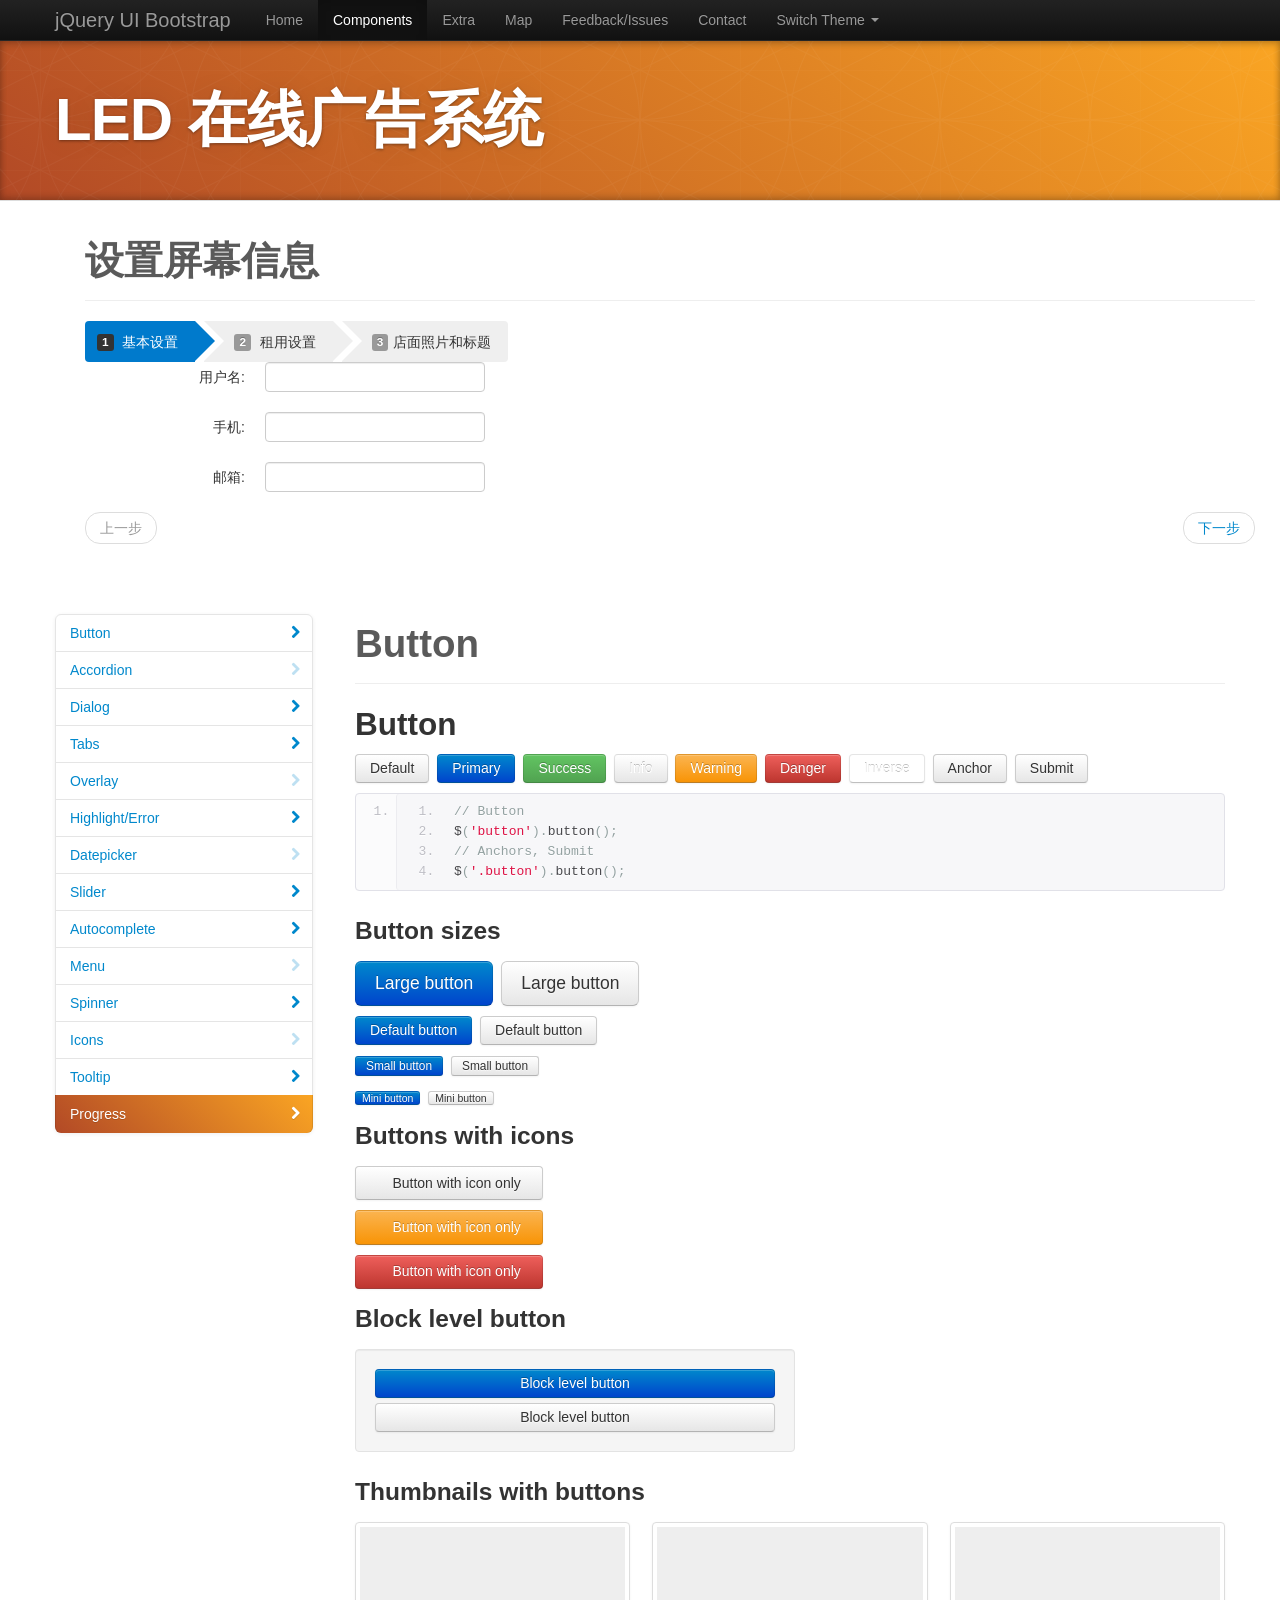
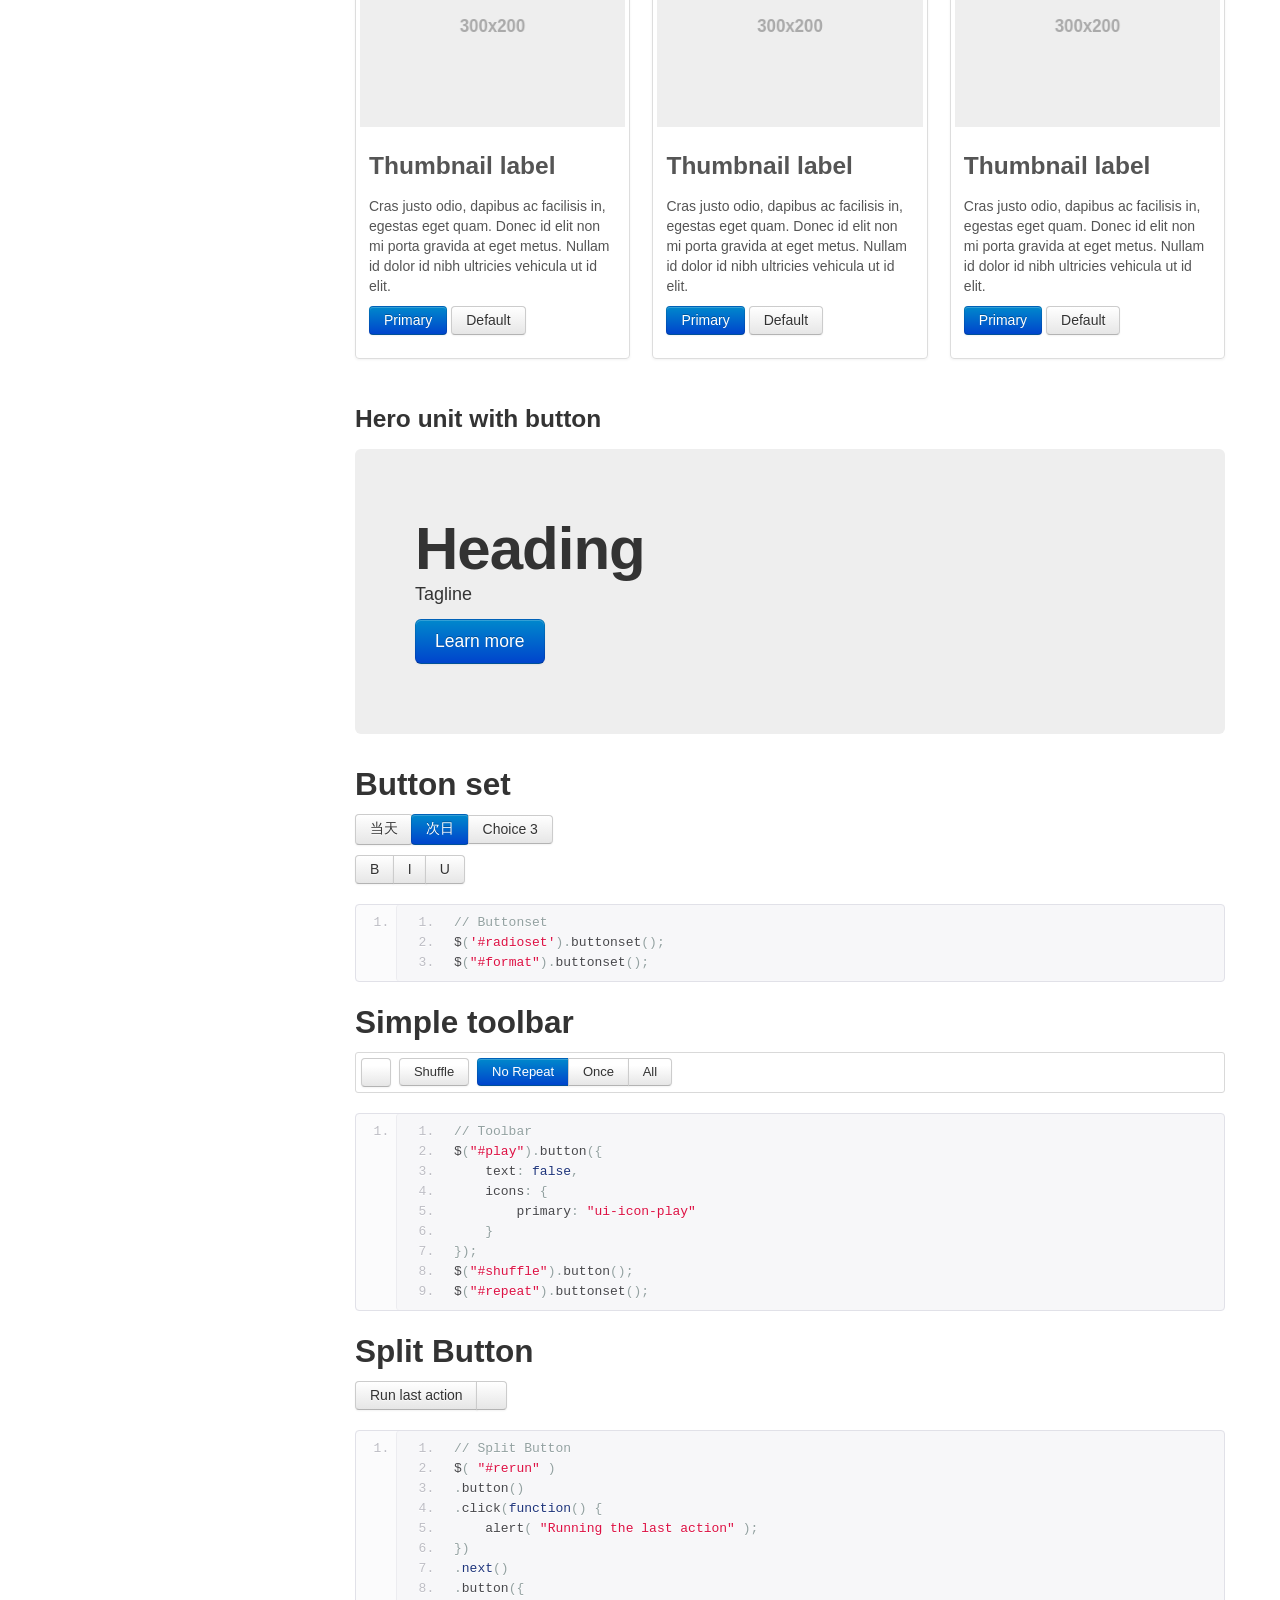
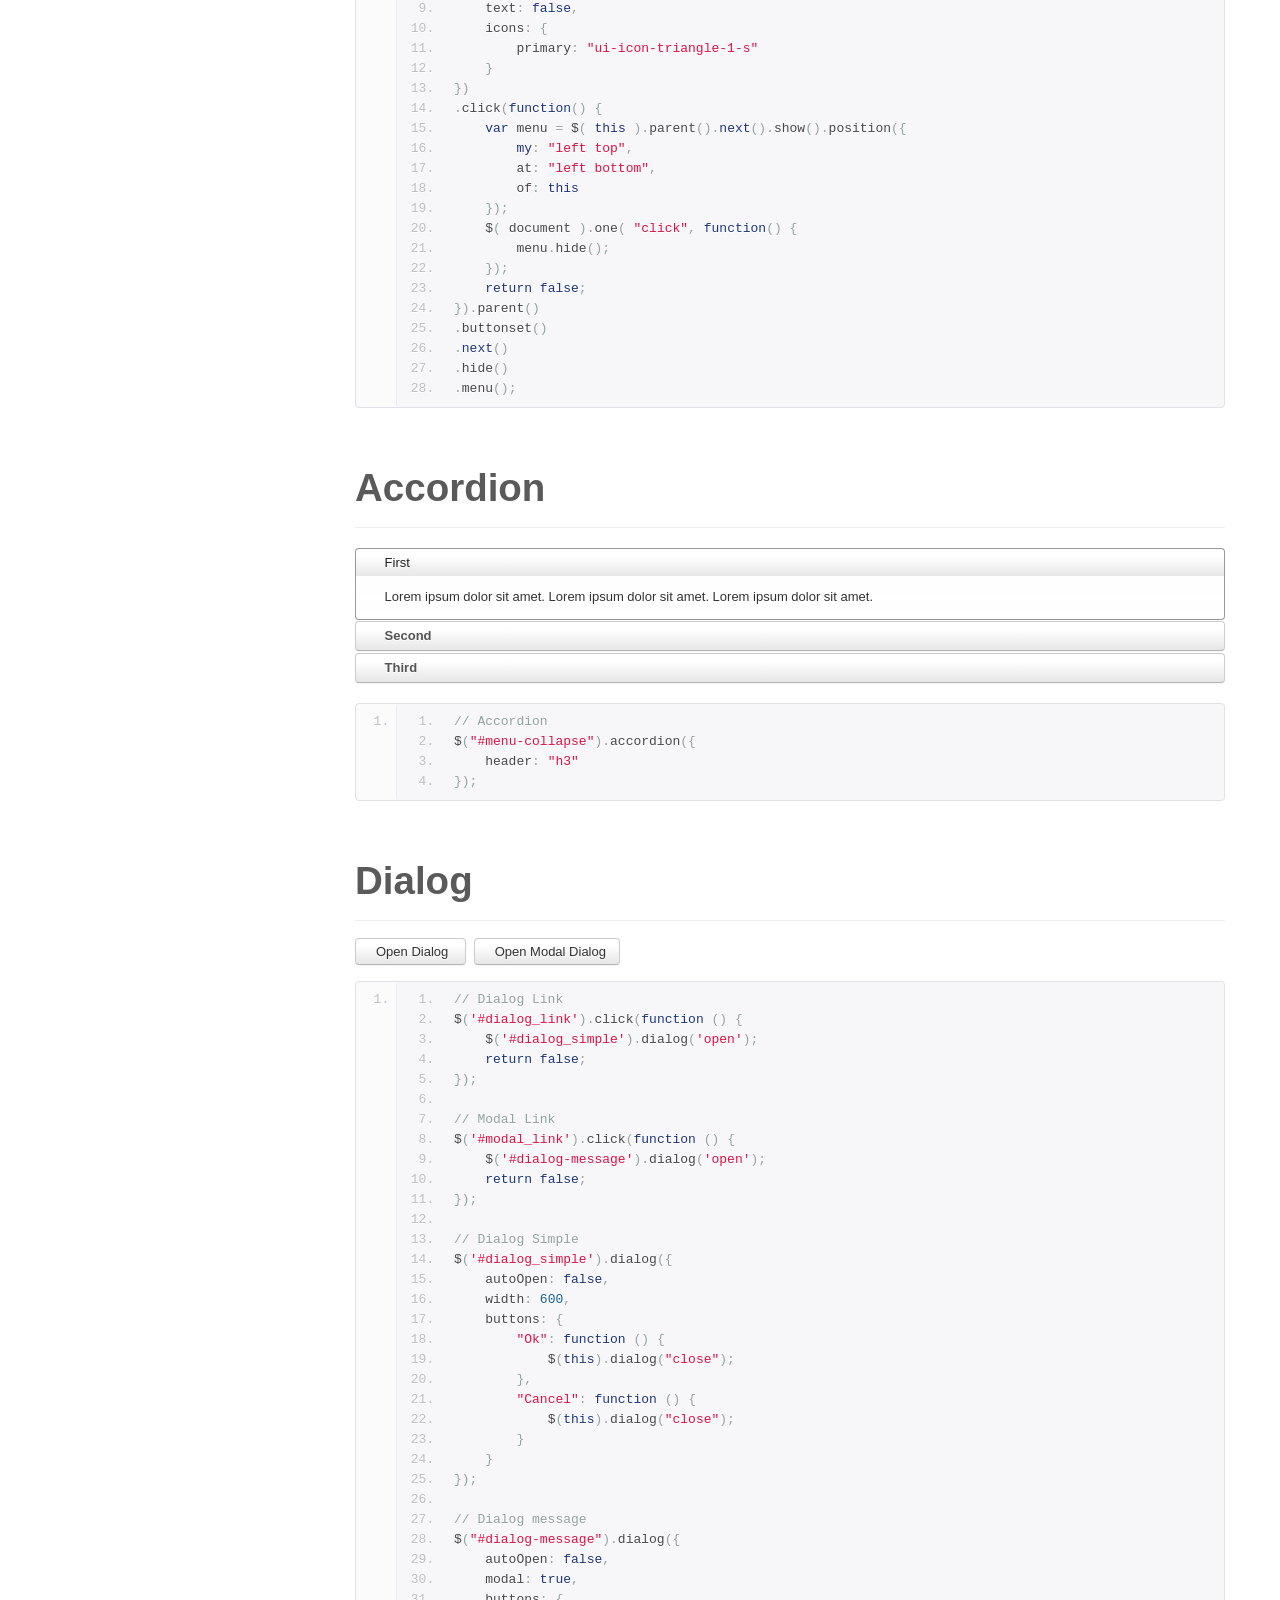
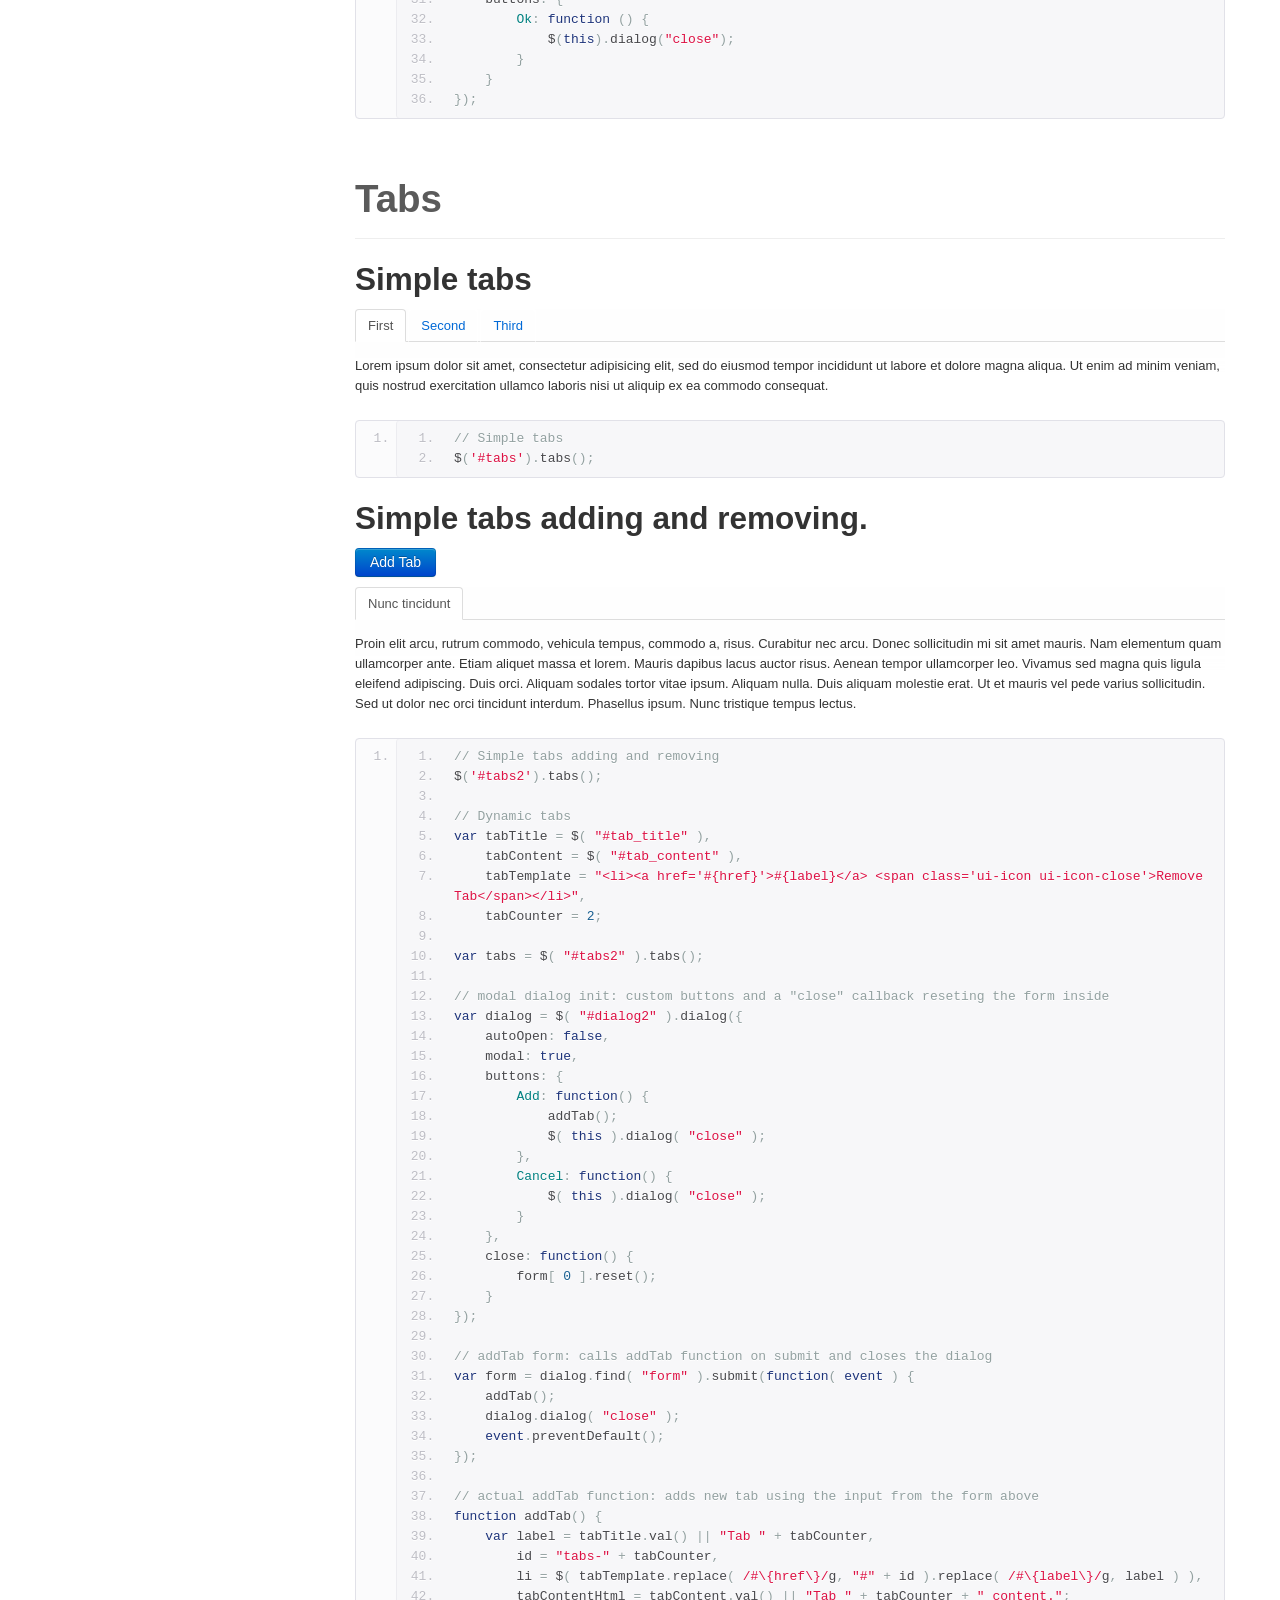
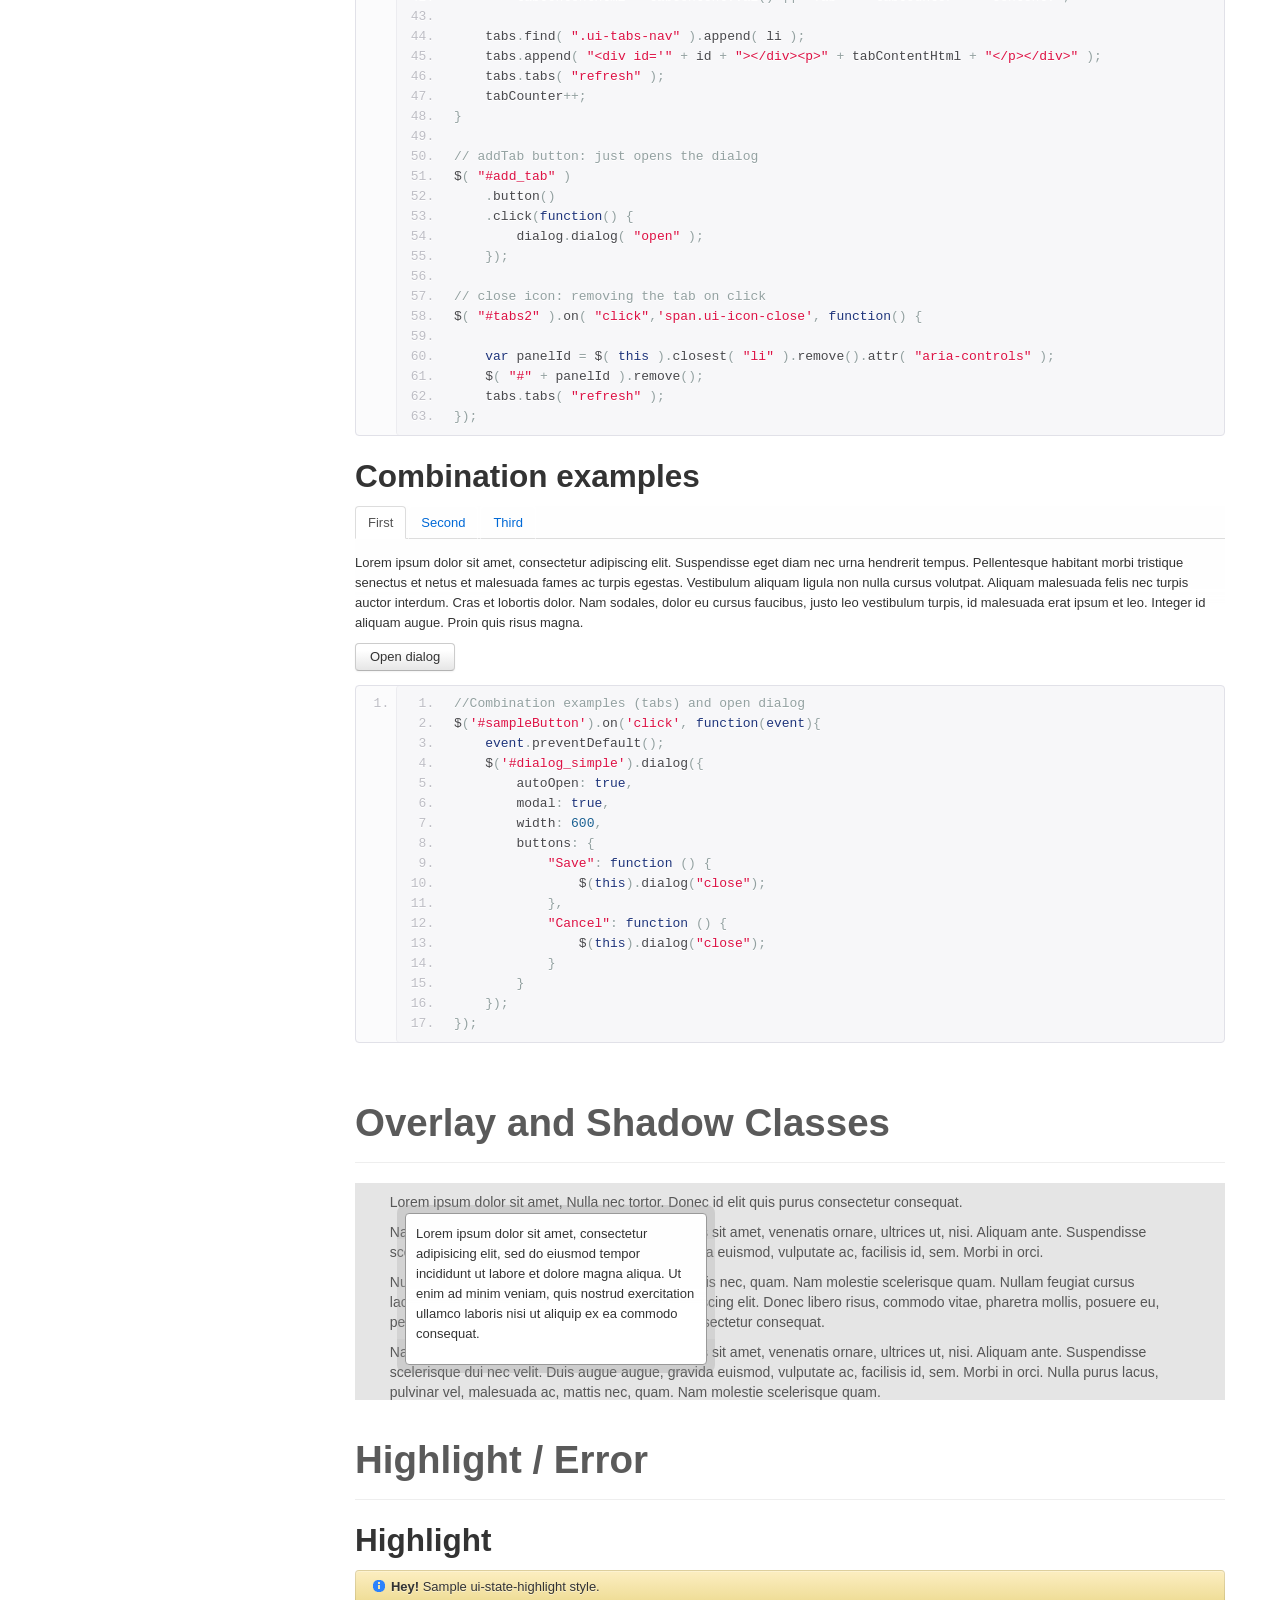
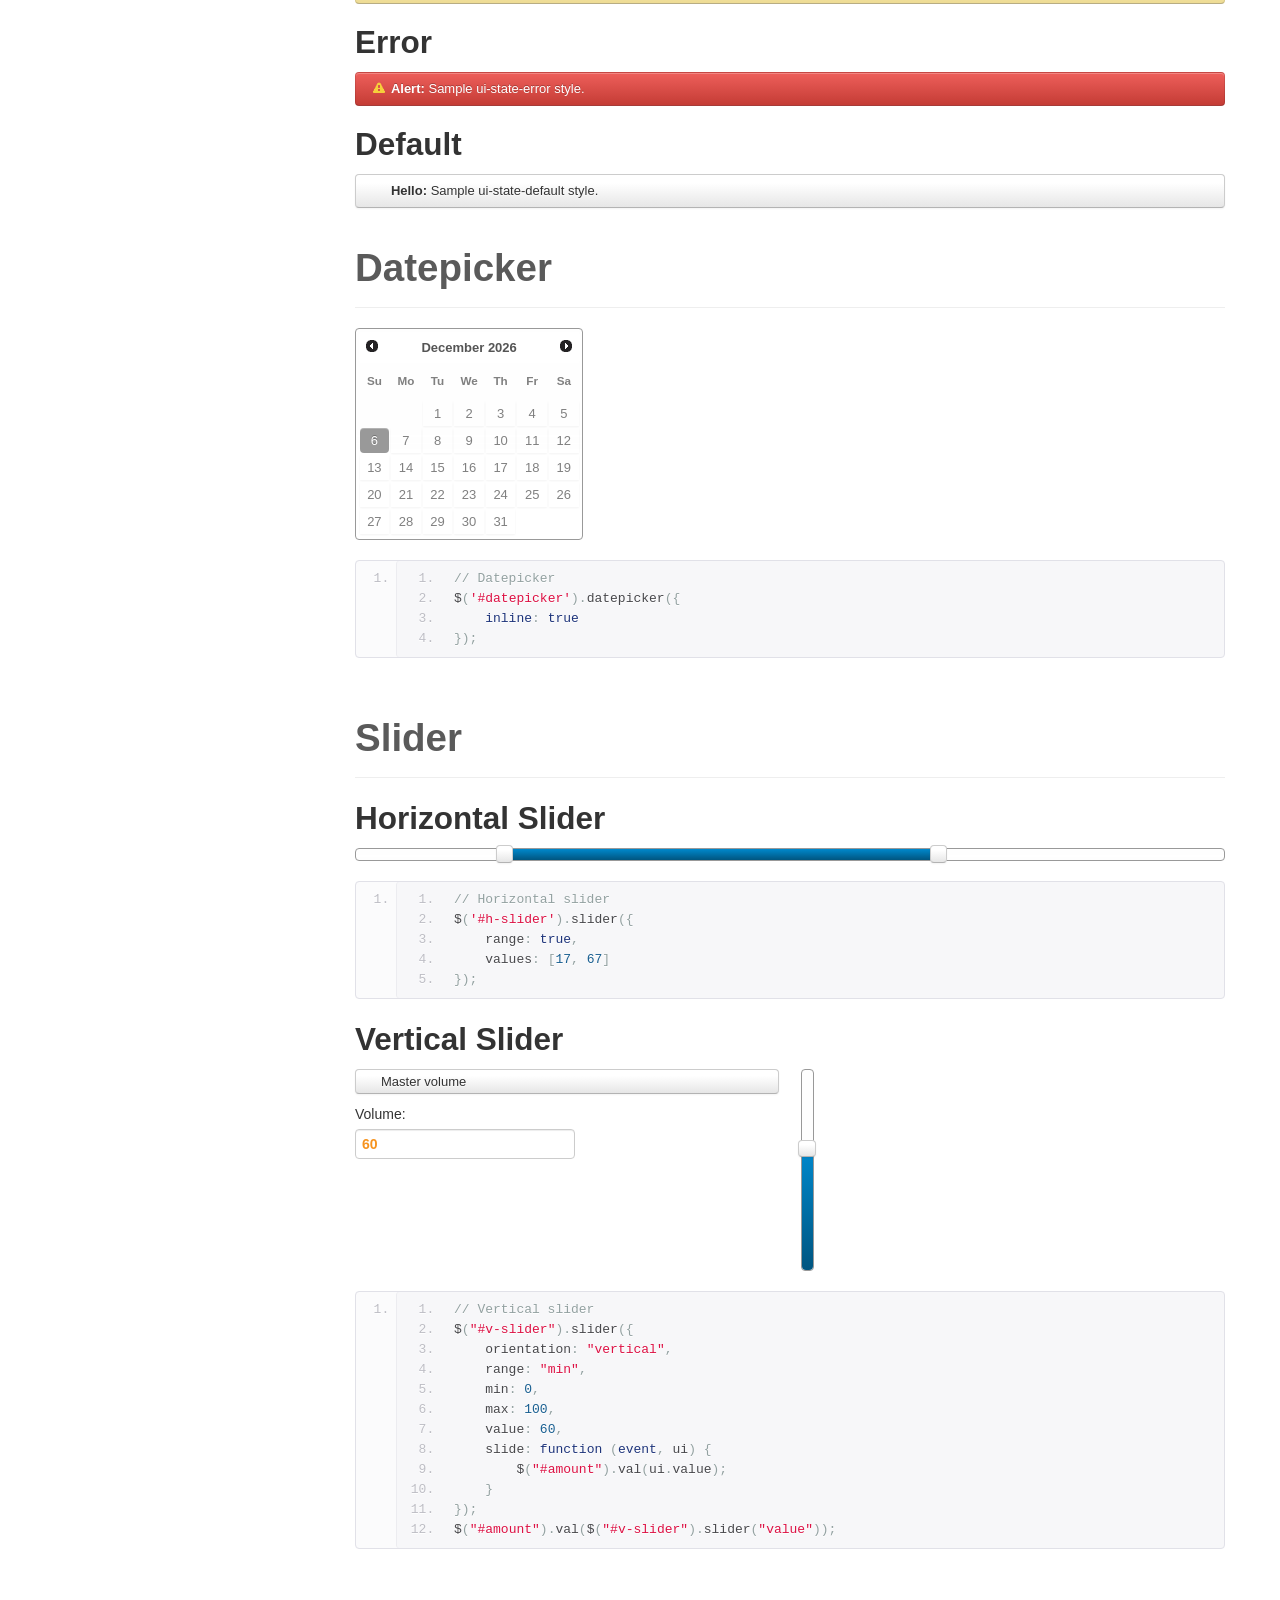
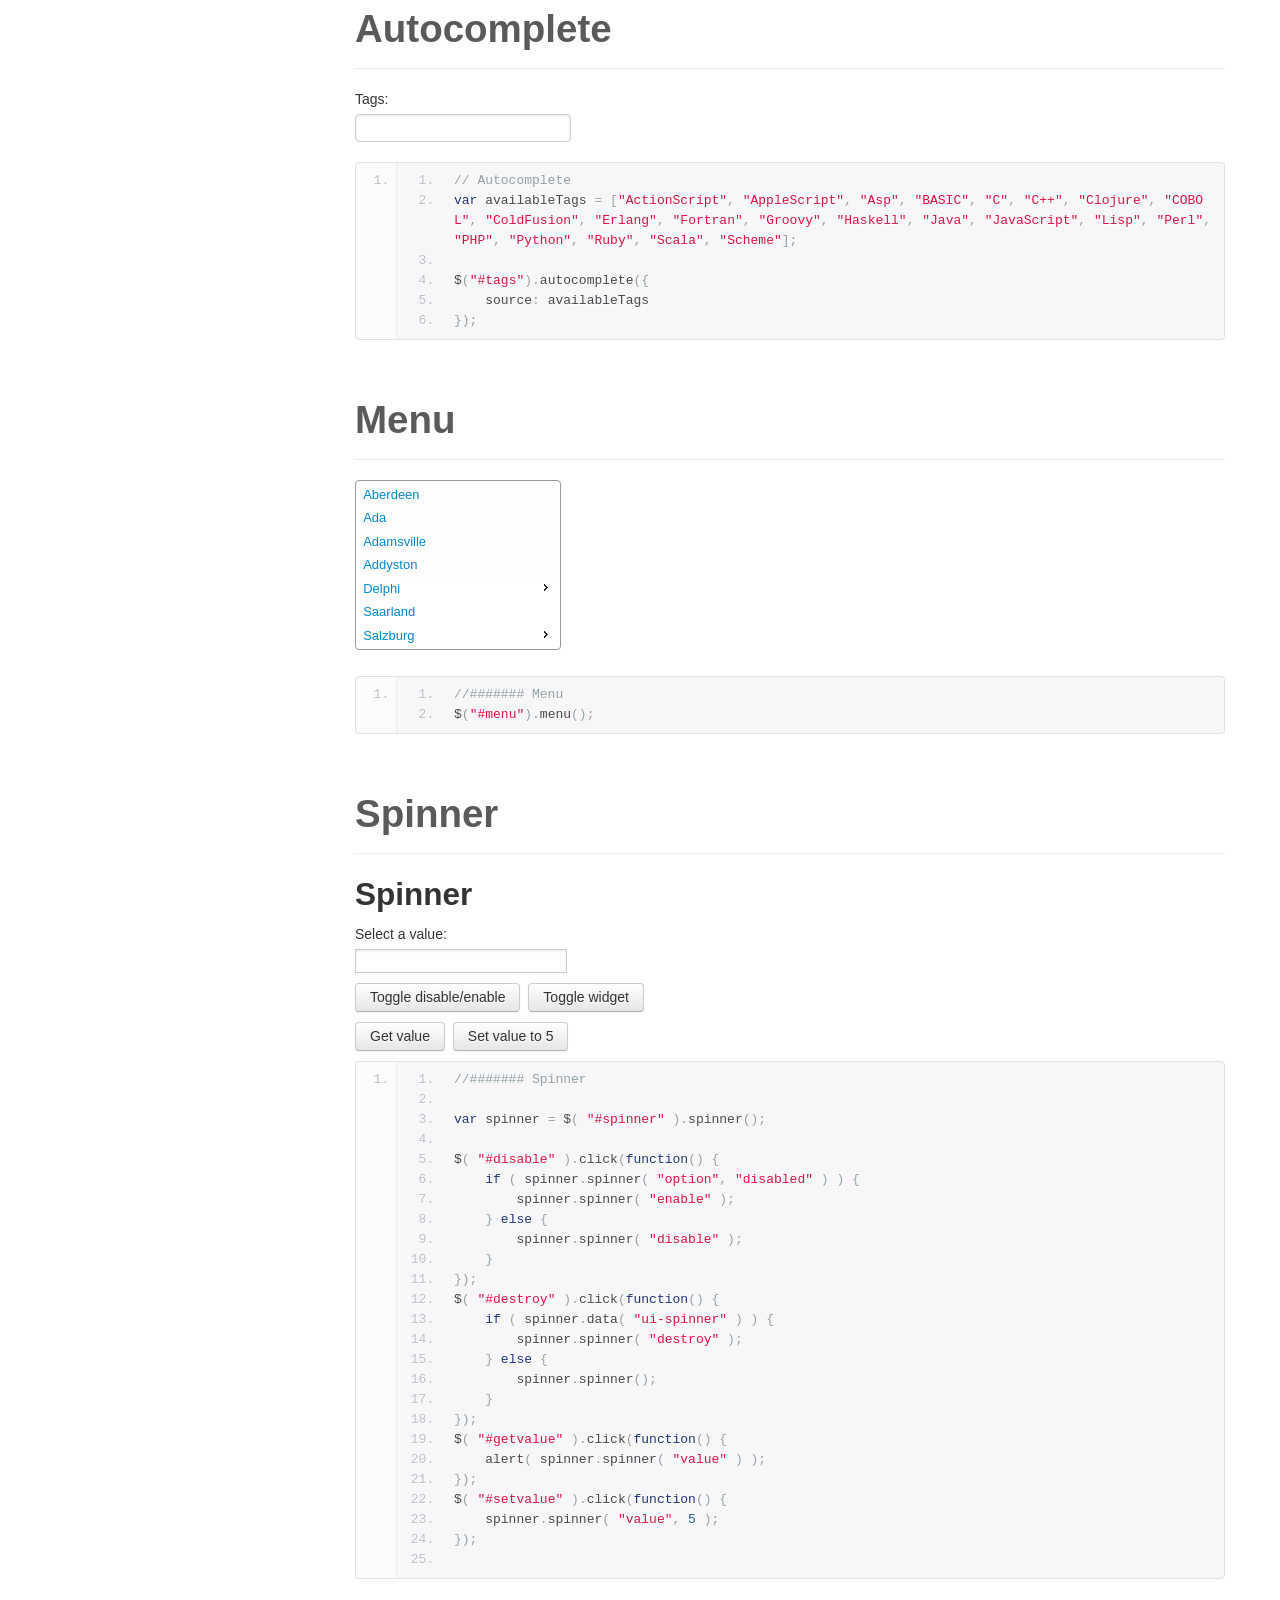
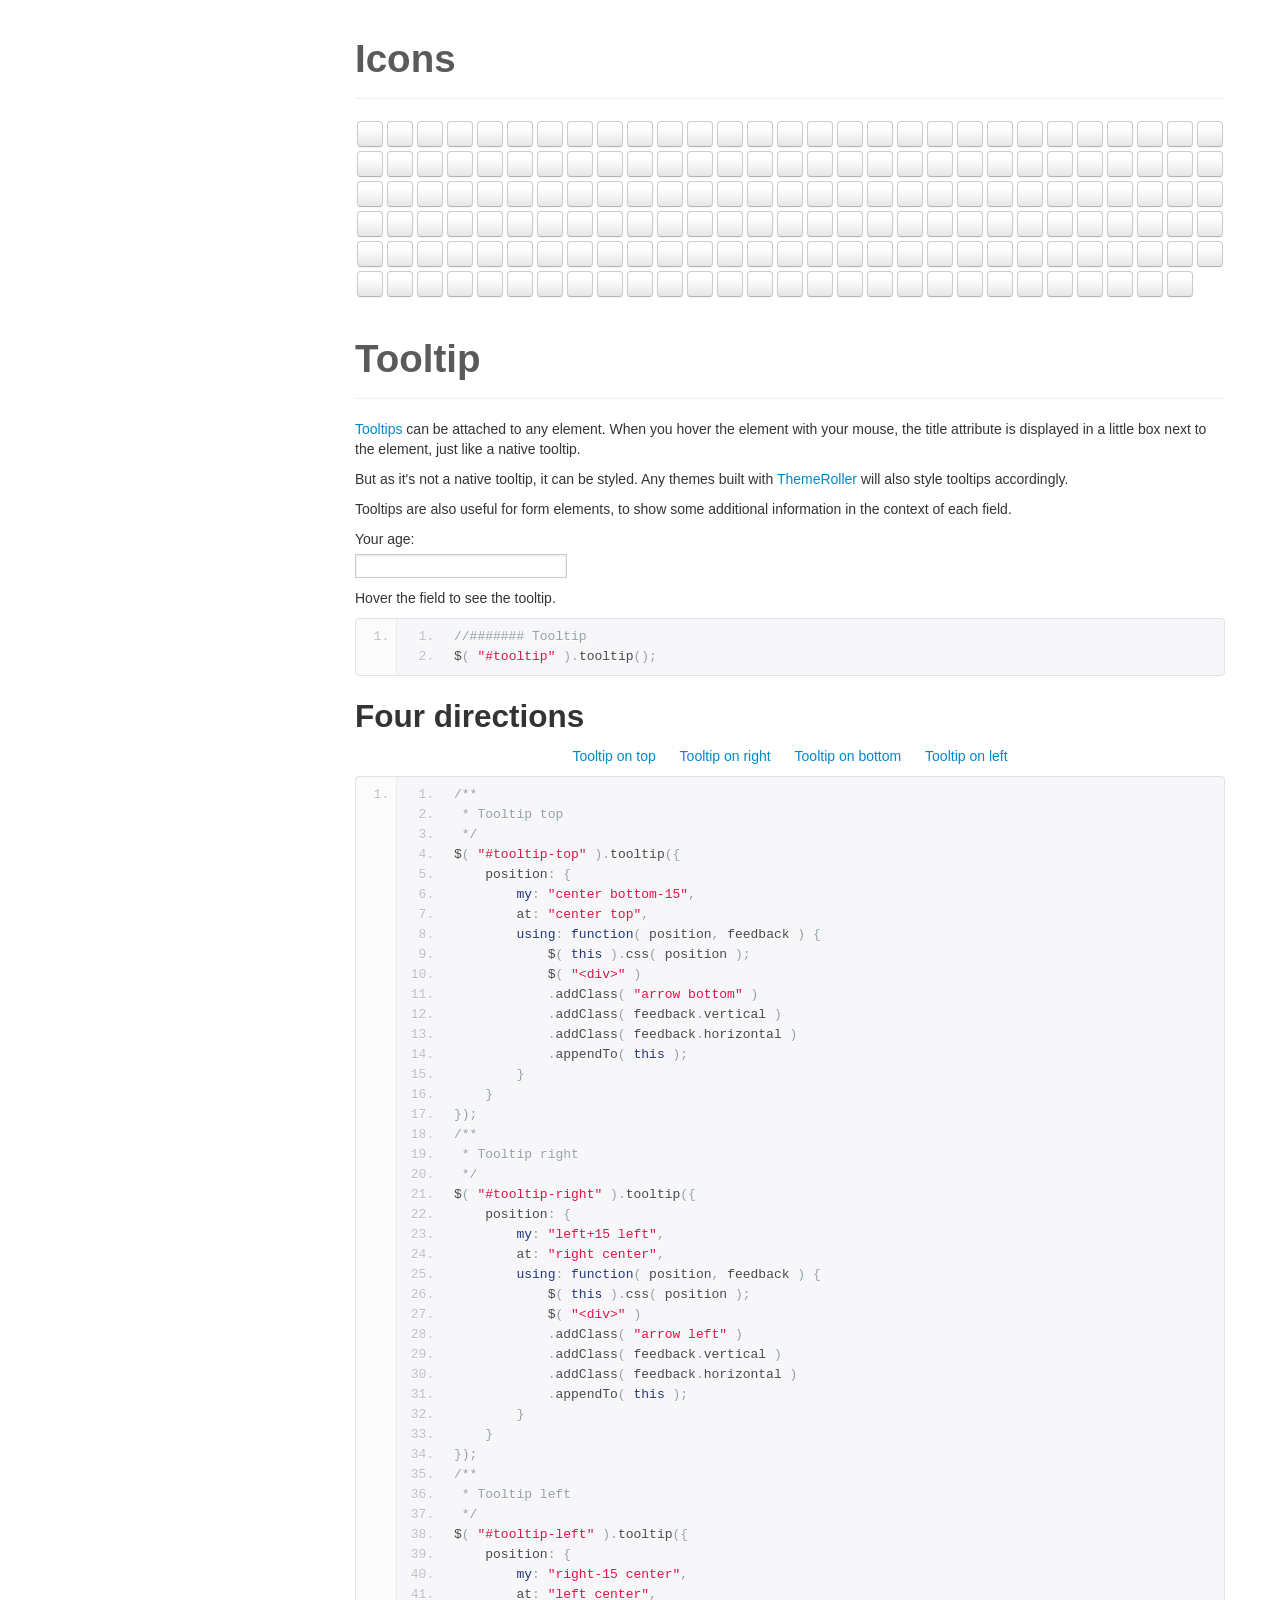
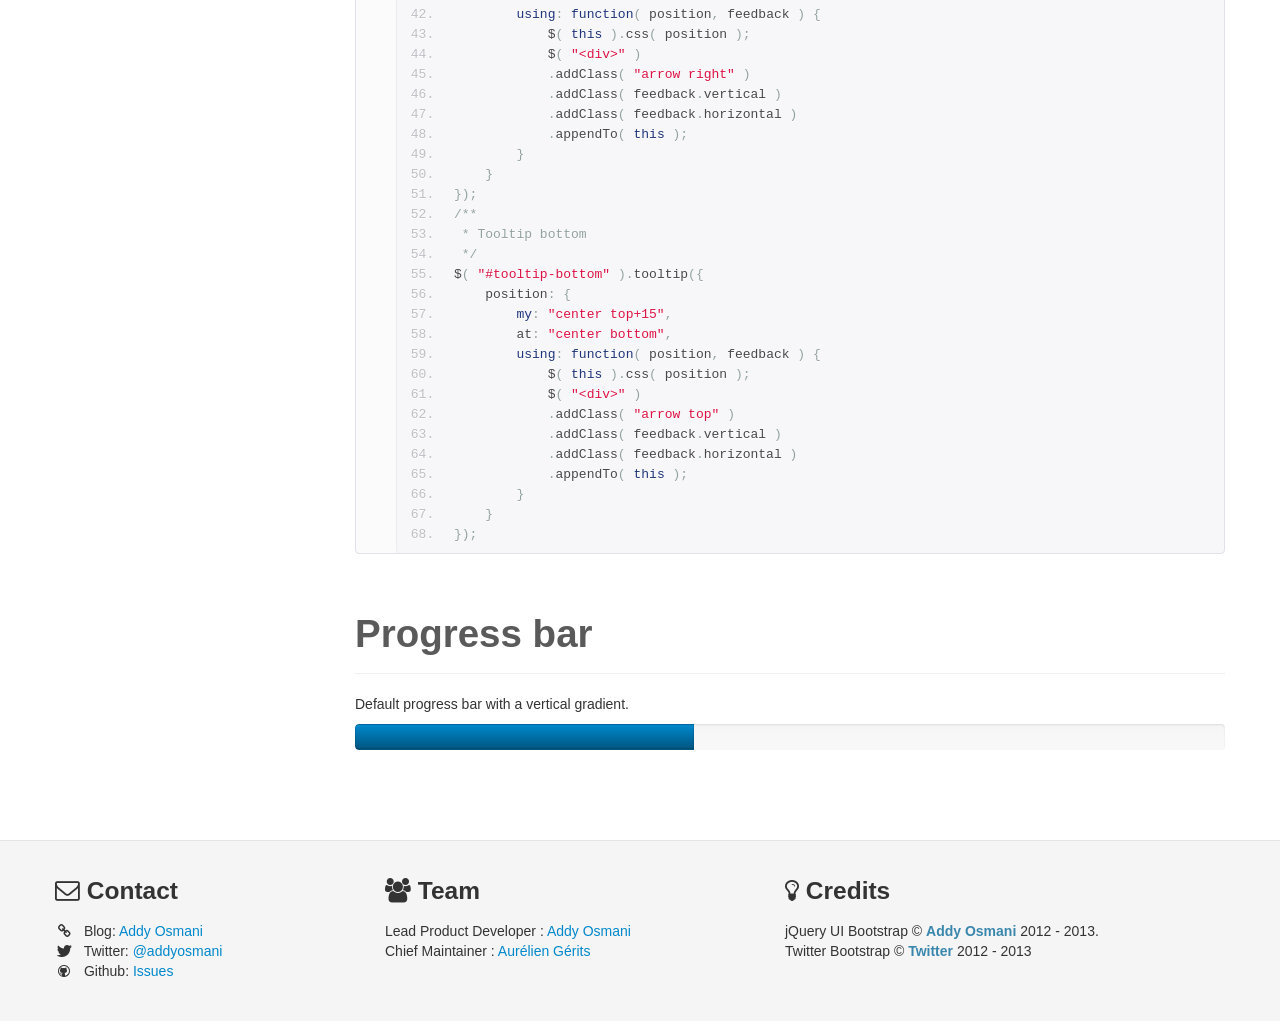
==== commit 40efc750: "bootstrap 05" ====
--- a/examples/quickstart/src/main/webapp/static/led/ownerProfile.html
+++ b/examples/quickstart/src/main/webapp/static/led/ownerProfile.html
@@ -244,6 +244,7 @@
         <li><a href="#block-progress"><i class="icon-chevron-right"></i> Progress</a></li>
     </ul>
 </div>
+
 <div class="span9">
 <!-- Button -->
 <section id="button">
@@ -1275,7 +1276,6 @@
 <script src="../jquery/jquery.validate.min.js"></script>
 <script src="../wizard/jquery.bootstrap.wizard.js"></script>
 	<script src="../wizard/prettify.js"></script>
-	jquery.validate.min.js
 	<script>
 	$(document).ready(function() {
 		 
